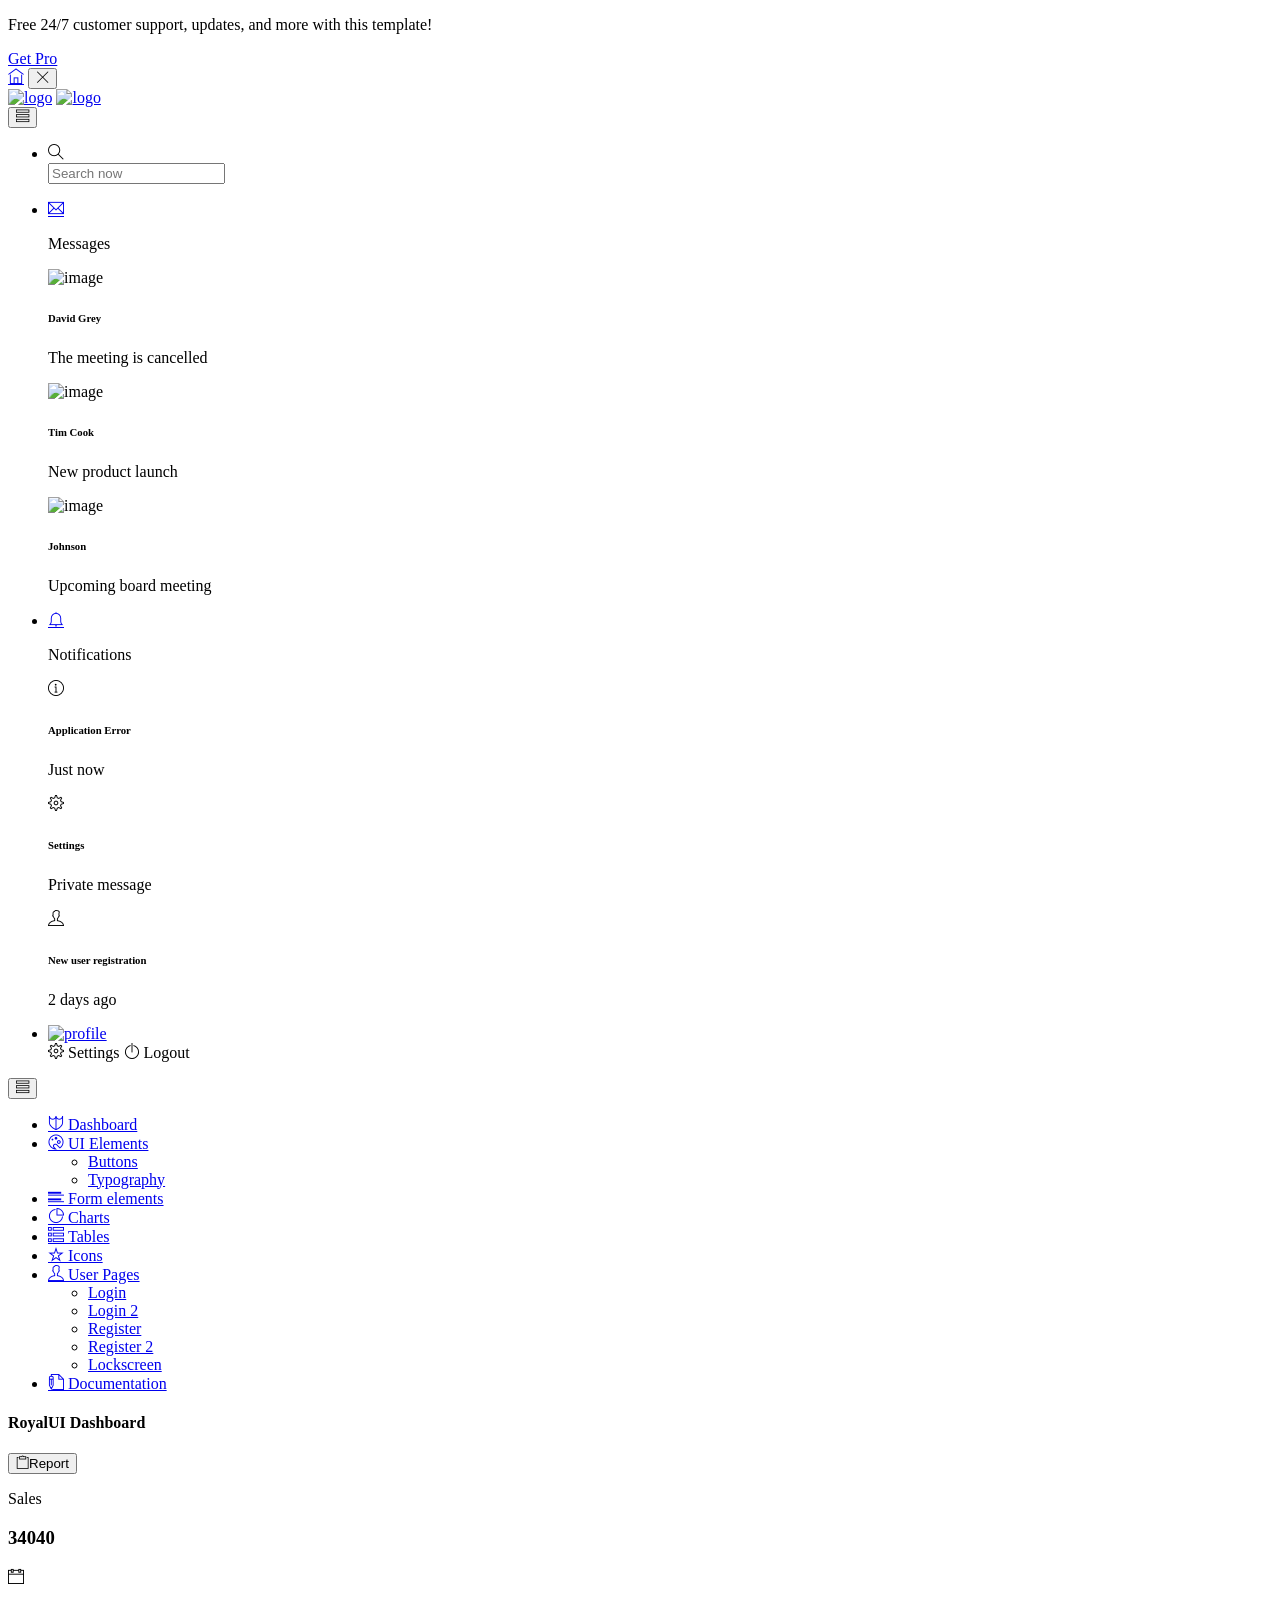
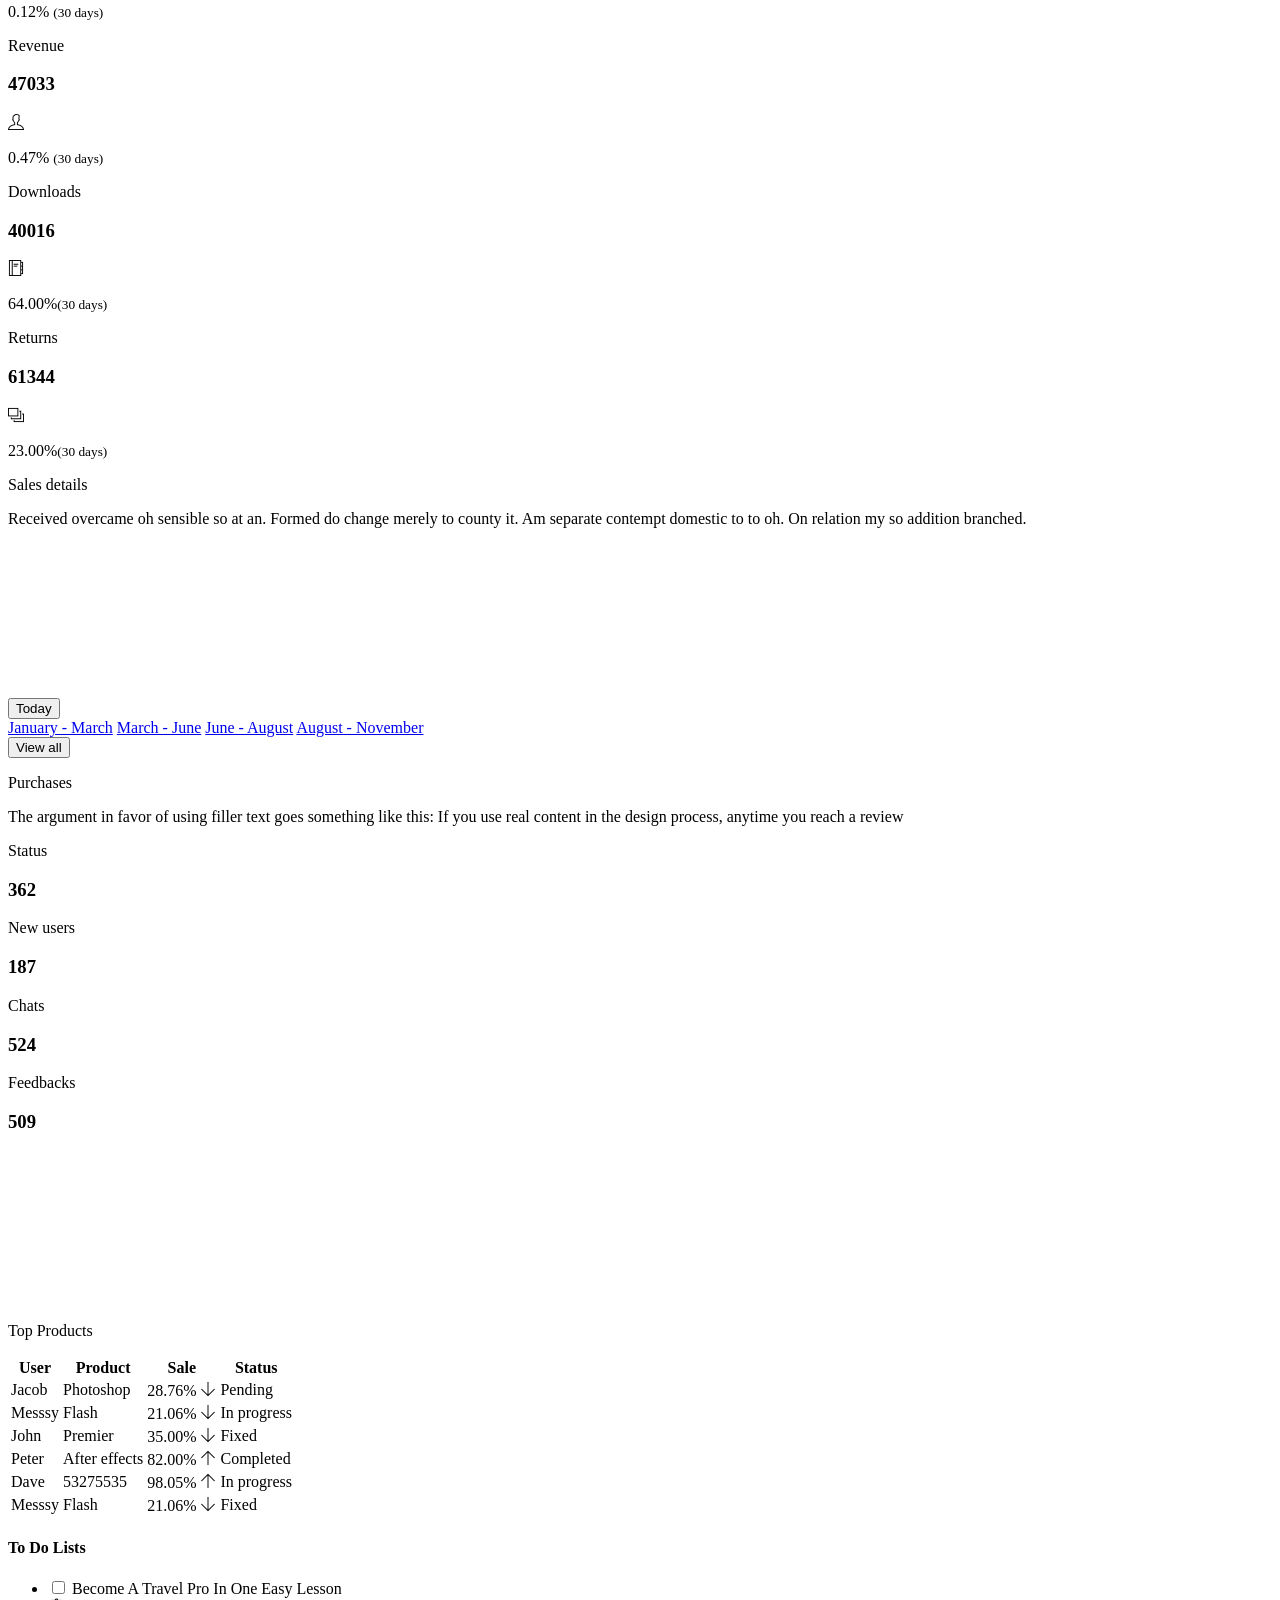
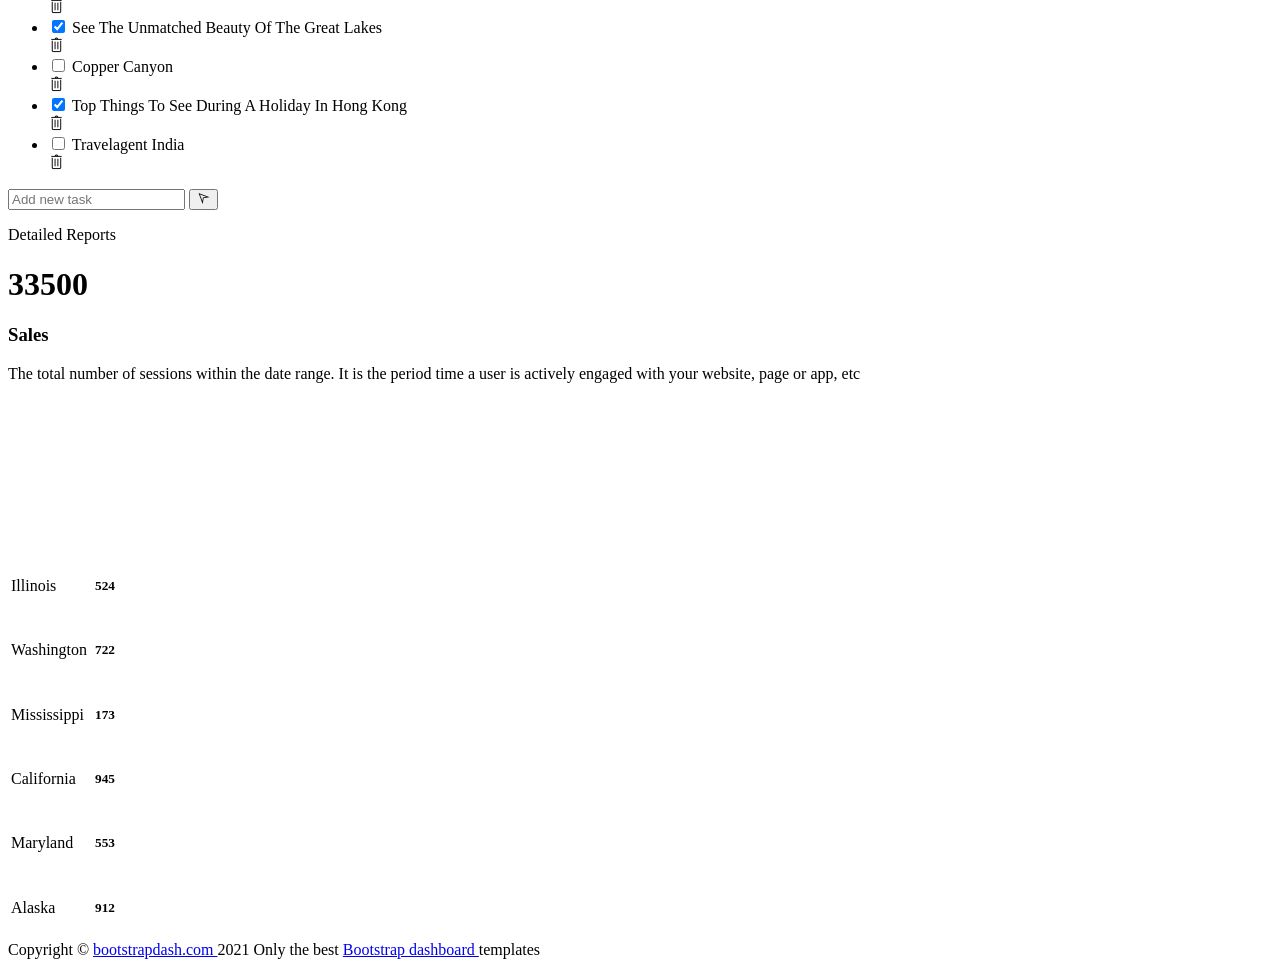
==== admin/index.html @ 3b1c993b "Add files via upload" ====
<!DOCTYPE html>
<html lang="en">

<head>
  <!-- Required meta tags -->
  <meta charset="utf-8">
  <meta name="viewport" content="width=device-width, initial-scale=1, shrink-to-fit=no">
  <title>RoyalUI Admin</title>
  <!-- plugins:css -->
  <link rel="stylesheet" href="vendors/ti-icons/css/themify-icons.css">
  <link rel="stylesheet" href="vendors/base/vendor.bundle.base.css">
  <!-- endinject -->
  <!-- plugin css for this page -->
  <!-- End plugin css for this page -->
  <!-- inject:css -->
  <link rel="stylesheet" href="css/style.css">
  <!-- endinject -->
  <link rel="shortcut icon" href="images/favicon.png" />
</head>
<body>
  <div class="container-scroller">
    <div class="row p-0 m-0 proBanner" id="proBanner">
      <div class="col-md-12 p-0 m-0">
        <div class="card-body card-body-padding d-flex align-items-center justify-content-between">
          <div class="ps-lg-1">
            <div class="d-flex align-items-center justify-content-between">
              <p class="mb-0 font-weight-medium me-3 buy-now-text">Free 24/7 customer support, updates, and more with this template!</p>
              <a href="https://www.bootstrapdash.com/product/royalui/?utm_source=organic&utm_medium=banner&utm_campaign=buynow_demo" target="_blank" class="btn me-2 buy-now-btn border-0">Get Pro</a>
            </div>
          </div>
          <div class="d-flex align-items-center justify-content-between">
            <a href="https://www.bootstrapdash.com/product/royalui/"><i class="ti-home me-3 text-white"></i></a>
            <button id="bannerClose" class="btn border-0 p-0">
              <i class="ti-close text-white me-0"></i>
            </button>
          </div>
        </div>
      </div>
    </div>
    <!-- partial:partials/_navbar.html -->
    <nav class="navbar col-lg-12 col-12 p-0 fixed-top d-flex flex-row">
      <div class="text-center navbar-brand-wrapper d-flex align-items-center justify-content-center">
        <a class="navbar-brand brand-logo me-5" href="index.html"><img src="images/logo.svg" class="me-2" alt="logo"/></a>
        <a class="navbar-brand brand-logo-mini" href="index.html"><img src="images/logo-mini.svg" alt="logo"/></a>
      </div>
      <div class="navbar-menu-wrapper d-flex align-items-center justify-content-end">
        <button class="navbar-toggler navbar-toggler align-self-center" type="button" data-toggle="minimize">
          <span class="ti-view-list"></span>
        </button>
        <ul class="navbar-nav mr-lg-2">
          <li class="nav-item nav-search d-none d-lg-block">
            <div class="input-group">
              <div class="input-group-prepend hover-cursor" id="navbar-search-icon">
                <span class="input-group-text" id="search">
                  <i class="ti-search"></i>
                </span>
              </div>
              <input type="text" class="form-control" id="navbar-search-input" placeholder="Search now" aria-label="search" aria-describedby="search">
            </div>
          </li>
        </ul>
        <ul class="navbar-nav navbar-nav-right">
          <li class="nav-item dropdown me-1">
            <a class="nav-link count-indicator dropdown-toggle d-flex justify-content-center align-items-center" id="messageDropdown" href="#" data-bs-toggle="dropdown">
              <i class="ti-email mx-0"></i>
            </a>
            <div class="dropdown-menu dropdown-menu-right navbar-dropdown" aria-labelledby="messageDropdown">
              <p class="mb-0 font-weight-normal float-left dropdown-header">Messages</p>
              <a class="dropdown-item">
                <div class="item-thumbnail">
                    <img src="images/faces/face4.jpg" alt="image" class="profile-pic">
                </div>
                <div class="item-content flex-grow">
                  <h6 class="ellipsis font-weight-normal">David Grey
                  </h6>
                  <p class="font-weight-light small-text text-muted mb-0">
                    The meeting is cancelled
                  </p>
                </div>
              </a>
              <a class="dropdown-item">
                <div class="item-thumbnail">
                    <img src="images/faces/face2.jpg" alt="image" class="profile-pic">
                </div>
                <div class="item-content flex-grow">
                  <h6 class="ellipsis font-weight-normal">Tim Cook
                  </h6>
                  <p class="font-weight-light small-text text-muted mb-0">
                    New product launch
                  </p>
                </div>
              </a>
              <a class="dropdown-item">
                <div class="item-thumbnail">
                    <img src="images/faces/face3.jpg" alt="image" class="profile-pic">
                </div>
                <div class="item-content flex-grow">
                  <h6 class="ellipsis font-weight-normal"> Johnson
                  </h6>
                  <p class="font-weight-light small-text text-muted mb-0">
                    Upcoming board meeting
                  </p>
                </div>
              </a>
            </div>
          </li>
          <li class="nav-item dropdown">
            <a class="nav-link count-indicator dropdown-toggle" id="notificationDropdown" href="#" data-bs-toggle="dropdown">
              <i class="ti-bell mx-0"></i>
              <span class="count"></span>
            </a>
            <div class="dropdown-menu dropdown-menu-right navbar-dropdown" aria-labelledby="notificationDropdown">
              <p class="mb-0 font-weight-normal float-left dropdown-header">Notifications</p>
              <a class="dropdown-item">
                <div class="item-thumbnail">
                  <div class="item-icon bg-success">
                    <i class="ti-info-alt mx-0"></i>
                  </div>
                </div>
                <div class="item-content">
                  <h6 class="font-weight-normal">Application Error</h6>
                  <p class="font-weight-light small-text mb-0 text-muted">
                    Just now
                  </p>
                </div>
              </a>
              <a class="dropdown-item">
                <div class="item-thumbnail">
                  <div class="item-icon bg-warning">
                    <i class="ti-settings mx-0"></i>
                  </div>
                </div>
                <div class="item-content">
                  <h6 class="font-weight-normal">Settings</h6>
                  <p class="font-weight-light small-text mb-0 text-muted">
                    Private message
                  </p>
                </div>
              </a>
              <a class="dropdown-item">
                <div class="item-thumbnail">
                  <div class="item-icon bg-info">
                    <i class="ti-user mx-0"></i>
                  </div>
                </div>
                <div class="item-content">
                  <h6 class="font-weight-normal">New user registration</h6>
                  <p class="font-weight-light small-text mb-0 text-muted">
                    2 days ago
                  </p>
                </div>
              </a>
            </div>
          </li>
          <li class="nav-item nav-profile dropdown">
            <a class="nav-link dropdown-toggle" href="#" data-bs-toggle="dropdown" id="profileDropdown">
              <img src="images/faces/face28.jpg" alt="profile"/>
            </a>
            <div class="dropdown-menu dropdown-menu-right navbar-dropdown" aria-labelledby="profileDropdown">
              <a class="dropdown-item">
                <i class="ti-settings text-primary"></i>
                Settings
              </a>
              <a class="dropdown-item">
                <i class="ti-power-off text-primary"></i>
                Logout
              </a>
            </div>
          </li>
        </ul>
        <button class="navbar-toggler navbar-toggler-right d-lg-none align-self-center" type="button" data-toggle="offcanvas">
          <span class="ti-view-list"></span>
        </button>
      </div>
    </nav>
    <!-- partial -->
    <div class="container-fluid page-body-wrapper">
      <!-- partial:partials/_sidebar.html -->
      <nav class="sidebar sidebar-offcanvas" id="sidebar">
        <ul class="nav">
          <li class="nav-item">
            <a class="nav-link" href="index.html">
              <i class="ti-shield menu-icon"></i>
              <span class="menu-title">Dashboard</span>
            </a>
          </li>
          <li class="nav-item">
            <a class="nav-link" data-bs-toggle="collapse" href="#ui-basic" aria-expanded="false" aria-controls="ui-basic">
              <i class="ti-palette menu-icon"></i>
              <span class="menu-title">UI Elements</span>
              <i class="menu-arrow"></i>
            </a>
            <div class="collapse" id="ui-basic">
              <ul class="nav flex-column sub-menu">
                <li class="nav-item"> <a class="nav-link" href="pages/ui-features/buttons.html">Buttons</a></li>
                <li class="nav-item"> <a class="nav-link" href="pages/ui-features/typography.html">Typography</a></li>
              </ul>
            </div>
          </li>
          <li class="nav-item">
            <a class="nav-link" href="pages/forms/basic_elements.html">
              <i class="ti-layout-list-post menu-icon"></i>
              <span class="menu-title">Form elements</span>
            </a>
          </li>
          <li class="nav-item">
            <a class="nav-link" href="pages/charts/chartjs.html">
              <i class="ti-pie-chart menu-icon"></i>
              <span class="menu-title">Charts</span>
            </a>
          </li>
          <li class="nav-item">
            <a class="nav-link" href="pages/tables/basic-table.html">
              <i class="ti-view-list-alt menu-icon"></i>
              <span class="menu-title">Tables</span>
            </a>
          </li>
          <li class="nav-item">
            <a class="nav-link" href="pages/icons/themify.html">
              <i class="ti-star menu-icon"></i>
              <span class="menu-title">Icons</span>
            </a>
          </li>
          <li class="nav-item">
            <a class="nav-link" data-bs-toggle="collapse" href="#auth" aria-expanded="false" aria-controls="auth">
              <i class="ti-user menu-icon"></i>
              <span class="menu-title">User Pages</span>
              <i class="menu-arrow"></i>
            </a>
            <div class="collapse" id="auth">
              <ul class="nav flex-column sub-menu">
                <li class="nav-item"> <a class="nav-link" href="pages/samples/login.html"> Login </a></li>
                <li class="nav-item"> <a class="nav-link" href="pages/samples/login-2.html"> Login 2 </a></li>
                <li class="nav-item"> <a class="nav-link" href="pages/samples/register.html"> Register </a></li>
                <li class="nav-item"> <a class="nav-link" href="pages/samples/register-2.html"> Register 2 </a></li>
                <li class="nav-item"> <a class="nav-link" href="pages/samples/lock-screen.html"> Lockscreen </a></li>
              </ul>
            </div>
          </li>
          <li class="nav-item">
            <a class="nav-link" href="documentation/documentation.html">
              <i class="ti-write menu-icon"></i>
              <span class="menu-title">Documentation</span>
            </a>
          </li>
        </ul>
      </nav>
      <!-- partial -->
      <div class="main-panel">
        <div class="content-wrapper">
          <div class="row">
            <div class="col-md-12 grid-margin">
              <div class="d-flex justify-content-between align-items-center">
                <div>
                  <h4 class="font-weight-bold mb-0">RoyalUI Dashboard</h4>
                </div>
                <div>
                    <button type="button" class="btn btn-primary btn-icon-text btn-rounded">
                      <i class="ti-clipboard btn-icon-prepend"></i>Report
                    </button>
                </div>
              </div>
            </div>
          </div>
          <div class="row">
            <div class="col-md-3 grid-margin stretch-card">
              <div class="card">
                <div class="card-body">
                  <p class="card-title text-md-center text-xl-left">Sales</p>
                  <div class="d-flex flex-wrap justify-content-between justify-content-md-center justify-content-xl-between align-items-center">
                    <h3 class="mb-0 mb-md-2 mb-xl-0 order-md-1 order-xl-0">34040</h3>
                    <i class="ti-calendar icon-md text-muted mb-0 mb-md-3 mb-xl-0"></i>
                  </div>  
                  <p class="mb-0 mt-2 text-danger">0.12% <span class="text-black ms-1"><small>(30 days)</small></span></p>
                </div>
              </div>
            </div>
            <div class="col-md-3 grid-margin stretch-card">
              <div class="card">
                <div class="card-body">
                  <p class="card-title text-md-center text-xl-left">Revenue</p>
                  <div class="d-flex flex-wrap justify-content-between justify-content-md-center justify-content-xl-between align-items-center">
                    <h3 class="mb-0 mb-md-2 mb-xl-0 order-md-1 order-xl-0">47033</h3>
                    <i class="ti-user icon-md text-muted mb-0 mb-md-3 mb-xl-0"></i>
                  </div>  
                  <p class="mb-0 mt-2 text-danger">0.47% <span class="text-black ms-1"><small>(30 days)</small></span></p>
                </div>
              </div>
            </div>
            <div class="col-md-3 grid-margin stretch-card">
              <div class="card">
                <div class="card-body">
                  <p class="card-title text-md-center text-xl-left">Downloads</p>
                  <div class="d-flex flex-wrap justify-content-between justify-content-md-center justify-content-xl-between align-items-center">
                    <h3 class="mb-0 mb-md-2 mb-xl-0 order-md-1 order-xl-0">40016</h3>
                    <i class="ti-agenda icon-md text-muted mb-0 mb-md-3 mb-xl-0"></i>
                  </div>  
                  <p class="mb-0 mt-2 text-success">64.00%<span class="text-black ms-1"><small>(30 days)</small></span></p>
                </div>
              </div>
            </div>
            <div class="col-md-3 grid-margin stretch-card">
              <div class="card">
                <div class="card-body">
                  <p class="card-title text-md-center text-xl-left">Returns</p>
                  <div class="d-flex flex-wrap justify-content-between justify-content-md-center justify-content-xl-between align-items-center">
                    <h3 class="mb-0 mb-md-2 mb-xl-0 order-md-1 order-xl-0">61344</h3>
                    <i class="ti-layers-alt icon-md text-muted mb-0 mb-md-3 mb-xl-0"></i>
                  </div>  
                  <p class="mb-0 mt-2 text-success">23.00%<span class="text-black ms-1"><small>(30 days)</small></span></p>
                </div>
              </div>
            </div>
          </div>
          <div class="row">
            <div class="col-md-6 grid-margin stretch-card">
              <div class="card">
                <div class="card-body">
                  <p class="card-title">Sales details</p>
                  <p class="text-muted font-weight-light">Received overcame oh sensible so at an. Formed do change merely to county it. Am separate contempt domestic to to oh. On relation my so addition branched.</p>
                  <div id="sales-legend" class="chartjs-legend mt-4 mb-2"></div>
                  <canvas id="sales-chart"></canvas>
                </div>
                <div class="card border-right-0 border-left-0 border-bottom-0">
                  <div class="d-flex justify-content-center justify-content-md-end">
                    <div class="dropdown flex-md-grow-1 flex-xl-grow-0">
                      <button class="btn btn-lg btn-outline-light dropdown-toggle rounded-0 border-top-0 border-bottom-0" type="button" id="dropdownMenuDate2" data-bs-toggle="dropdown" aria-haspopup="true" aria-expanded="true">
                        Today
                      </button>
                      <div class="dropdown-menu dropdown-menu-right" aria-labelledby="dropdownMenuDate2">
                        <a class="dropdown-item" href="#">January - March</a>
                        <a class="dropdown-item" href="#">March - June</a>
                        <a class="dropdown-item" href="#">June - August</a>
                        <a class="dropdown-item" href="#">August - November</a>
                      </div>
                    </div>
                    <button class="btn btn-lg btn-outline-light text-primary rounded-0 border-0 d-none d-md-block" type="button"> View all </button>
                  </div>
                </div>
              </div>
            </div>
            <div class="col-md-6 grid-margin stretch-card">
              <div class="card border-bottom-0">
                <div class="card-body pb-0">
                  <p class="card-title">Purchases</p>
                  <p class="text-muted font-weight-light">The argument in favor of using filler text goes something like this: If you use real content in the design process, anytime you reach a review</p>
                  <div class="d-flex flex-wrap mb-5">
                    <div class="me-5 mt-3">
                      <p class="text-muted">Status</p>
                      <h3>362</h3>
                    </div>
                    <div class="me-5 mt-3">
                      <p class="text-muted">New users</p>
                      <h3>187</h3>
                    </div>
                    <div class="me-5 mt-3">
                      <p class="text-muted">Chats</p>
                      <h3>524</h3>
                    </div>
                    <div class="mt-3">
                      <p class="text-muted">Feedbacks</p>
                      <h3>509</h3>
                    </div> 
                  </div>
                </div>
                <canvas id="order-chart" class="w-100"></canvas>
              </div>
            </div>
          </div>
          <div class="row">
            <div class="col-md-7 grid-margin stretch-card">
              <div class="card">
                <div class="card-body">
                  <p class="card-title mb-0">Top Products</p>
                  <div class="table-responsive">
                    <table class="table table-hover">
                      <thead>
                        <tr>
                          <th>User</th>
                          <th>Product</th>
                          <th>Sale</th>
                          <th>Status</th>
                        </tr>
                      </thead>
                      <tbody>
                        <tr>
                          <td>Jacob</td>
                          <td>Photoshop</td>
                          <td class="text-danger"> 28.76% <i class="ti-arrow-down"></i></td>
                          <td><label class="badge badge-danger">Pending</label></td>
                        </tr>
                        <tr>
                          <td>Messsy</td>
                          <td>Flash</td>
                          <td class="text-danger"> 21.06% <i class="ti-arrow-down"></i></td>
                          <td><label class="badge badge-warning">In progress</label></td>
                        </tr>
                        <tr>
                          <td>John</td>
                          <td>Premier</td>
                          <td class="text-danger"> 35.00% <i class="ti-arrow-down"></i></td>
                          <td><label class="badge badge-info">Fixed</label></td>
                        </tr>
                        <tr>
                          <td>Peter</td>
                          <td>After effects</td>
                          <td class="text-success"> 82.00% <i class="ti-arrow-up"></i></td>
                          <td><label class="badge badge-success">Completed</label></td>
                        </tr>
                        <tr>
                          <td>Dave</td>
                          <td>53275535</td>
                          <td class="text-success"> 98.05% <i class="ti-arrow-up"></i></td>
                          <td><label class="badge badge-warning">In progress</label></td>
                        </tr>
                        <tr>
                          <td>Messsy</td>
                          <td>Flash</td>
                          <td class="text-danger"> 21.06% <i class="ti-arrow-down"></i></td>
                          <td><label class="badge badge-info">Fixed</label></td>
                        </tr>
                      </tbody>
                    </table>
                  </div>
                </div>
              </div>
            </div>
            <div class="col-md-5 grid-margin stretch-card">
							<div class="card">
								<div class="card-body">
									<h4 class="card-title">To Do Lists</h4>
									<div class="list-wrapper pt-2">
										<ul class="d-flex flex-column-reverse todo-list todo-list-custom">
											<li>
												<div class="form-check form-check-flat">
													<label class="form-check-label">
														<input class="checkbox" type="checkbox">
														Become A Travel Pro In One Easy Lesson
													</label>
												</div>
												<i class="remove ti-trash"></i>
											</li>
											<li class="completed">
												<div class="form-check form-check-flat">
													<label class="form-check-label">
														<input class="checkbox" type="checkbox" checked>
														See The Unmatched Beauty Of The Great Lakes
													</label>
												</div>
												<i class="remove ti-trash"></i>
											</li>
											<li>
												<div class="form-check form-check-flat">
													<label class="form-check-label">
														<input class="checkbox" type="checkbox">
														Copper Canyon
													</label>
												</div>
												<i class="remove ti-trash"></i>
											</li>
											<li class="completed">
												<div class="form-check form-check-flat">
													<label class="form-check-label">
														<input class="checkbox" type="checkbox" checked>
														Top Things To See During A Holiday In Hong Kong
													</label>
												</div>
												<i class="remove ti-trash"></i>
											</li>
											<li>
												<div class="form-check form-check-flat">
													<label class="form-check-label">
														<input class="checkbox" type="checkbox">
														Travelagent India
													</label>
												</div>
												<i class="remove ti-trash"></i>
											</li>
										</ul>
                  </div>
                  <div class="add-items d-flex mb-0 mt-4">
										<input type="text" class="form-control todo-list-input me-2"  placeholder="Add new task">
										<button class="add btn btn-icon text-primary todo-list-add-btn bg-transparent"><i class="ti-location-arrow"></i></button>
									</div>
								</div>
							</div>
            </div>
          </div>
          <div class="row">
            <div class="col-md-12 grid-margin stretch-card">
              <div class="card position-relative">
                <div class="card-body">
                  <p class="card-title">Detailed Reports</p>
                  <div class="row">
                    <div class="col-md-12 col-xl-3 d-flex flex-column justify-content-center">
                      <div class="ml-xl-4">
                        <h1>33500</h1>
                        <h3 class="font-weight-light mb-xl-4">Sales</h3>
                        <p class="text-muted mb-2 mb-xl-0">The total number of sessions within the date range. It is the period time a user is actively engaged with your website, page or app, etc</p>
                      </div>  
                    </div>
                    <div class="col-md-12 col-xl-9">
                      <div class="row">
                        <div class="col-md-6 mt-3 col-xl-5">
                          <canvas id="north-america-chart"></canvas>
                          <div id="north-america-legend"></div>
                        </div>
                        <div class="col-md-6 col-xl-7">
                          <div class="table-responsive mb-3 mb-md-0">
                            <table class="table table-borderless report-table">
                              <tr>
                                <td class="text-muted">Illinois</td>
                                <td class="w-100 px-0">
                                  <div class="progress progress-md mx-4">
                                    <div class="progress-bar bg-primary" role="progressbar" style="width: 70%" aria-valuenow="70" aria-valuemin="0" aria-valuemax="100"></div>
                                  </div>
                                </td>
                                <td><h5 class="font-weight-bold mb-0">524</h5></td>
                              </tr>
                              <tr>
                                <td class="text-muted">Washington</td>
                                <td class="w-100 px-0">
                                  <div class="progress progress-md mx-4">
                                    <div class="progress-bar bg-primary" role="progressbar" style="width: 30%" aria-valuenow="30" aria-valuemin="0" aria-valuemax="100"></div>
                                  </div>
                                </td>
                                <td><h5 class="font-weight-bold mb-0">722</h5></td>
                              </tr>
                              <tr>
                                <td class="text-muted">Mississippi</td>
                                <td class="w-100 px-0">
                                  <div class="progress progress-md mx-4">
                                    <div class="progress-bar bg-primary" role="progressbar" style="width: 95%" aria-valuenow="95" aria-valuemin="0" aria-valuemax="100"></div>
                                  </div>
                                </td>
                                <td><h5 class="font-weight-bold mb-0">173</h5></td>
                              </tr>
                              <tr>
                                <td class="text-muted">California</td>
                                <td class="w-100 px-0">
                                  <div class="progress progress-md mx-4">
                                    <div class="progress-bar bg-primary" role="progressbar" style="width: 60%" aria-valuenow="60" aria-valuemin="0" aria-valuemax="100"></div>
                                  </div>
                                </td>
                                <td><h5 class="font-weight-bold mb-0">945</h5></td>
                              </tr>
                              <tr>
                                <td class="text-muted">Maryland</td>
                                <td class="w-100 px-0">
                                  <div class="progress progress-md mx-4">
                                    <div class="progress-bar bg-primary" role="progressbar" style="width: 40%" aria-valuenow="40" aria-valuemin="0" aria-valuemax="100"></div>
                                  </div>
                                </td>
                                <td><h5 class="font-weight-bold mb-0">553</h5></td>
                              </tr>
                              <tr>
                                <td class="text-muted">Alaska</td>
                                <td class="w-100 px-0">
                                  <div class="progress progress-md mx-4">
                                    <div class="progress-bar bg-primary" role="progressbar" style="width: 75%" aria-valuenow="75" aria-valuemin="0" aria-valuemax="100"></div>
                                  </div>
                                </td>
                                <td><h5 class="font-weight-bold mb-0">912</h5></td>
                              </tr>
                            </table>
                          </div>
                        </div>
                      </div>
                    </div>
                  </div>
                </div>
              </div>
            </div>
          </div>
        </div>
        <!-- content-wrapper ends -->
        <!-- partial:partials/_footer.html -->
        <footer class="footer">
          <div class="d-sm-flex justify-content-center justify-content-sm-between">
            <span class="text-muted text-center text-sm-left d-block d-sm-inline-block">Copyright © <a href="https://www.bootstrapdash.com/" target="_blank">bootstrapdash.com </a>2021</span>
            <span class="float-none float-sm-right d-block mt-1 mt-sm-0 text-center">Only the best <a href="https://www.bootstrapdash.com/" target="_blank"> Bootstrap dashboard </a> templates</span>
          </div>
        </footer>
        <!-- partial -->
      </div>
      <!-- main-panel ends -->
    </div>
    <!-- page-body-wrapper ends -->
  </div>
  <!-- container-scroller -->

  <!-- plugins:js -->
  <script src="vendors/base/vendor.bundle.base.js"></script>
  <!-- endinject -->
  <!-- Plugin js for this page-->
  <script src="vendors/chart.js/Chart.min.js"></script>
  <script src="js/jquery.cookie.js" type="text/javascript"></script>
  <!-- End plugin js for this page-->
  <!-- inject:js -->
  <script src="js/off-canvas.js"></script>
  <script src="js/hoverable-collapse.js"></script>
  <script src="js/template.js"></script>
  <script src="js/todolist.js"></script>
  <!-- endinject -->
  <!-- Custom js for this page-->
  <script src="js/dashboard.js"></script>
  <!-- End custom js for this page-->
</body>

</html>
---- admin/vendors/ti-icons/css/themify-icons.css ----
@font-face {
	font-family: 'themify';
	src:url('../fonts/themify.eot');
	src:url('../fonts/themify.eot?#iefix') format('embedded-opentype'),
		url('../fonts/themify.woff') format('woff'),
		url('../fonts/themify.ttf') format('truetype'),
		url('../fonts/themify.svg') format('svg');
	font-weight: normal;
	font-style: normal;
}

[class^="ti-"], [class*=" ti-"] {
	font-family: 'themify';
	speak: none;
	font-style: normal;
	font-weight: normal;
	font-variant: normal;
	text-transform: none;
	line-height: 1;

	/* Better Font Rendering =========== */
	-webkit-font-smoothing: antialiased;
	-moz-osx-font-smoothing: grayscale;
}

.ti-wand:before {
	content: "\e600";
}
.ti-volume:before {
	content: "\e601";
}
.ti-user:before {
	content: "\e602";
}
.ti-unlock:before {
	content: "\e603";
}
.ti-unlink:before {
	content: "\e604";
}
.ti-trash:before {
	content: "\e605";
}
.ti-thought:before {
	content: "\e606";
}
.ti-target:before {
	content: "\e607";
}
.ti-tag:before {
	content: "\e608";
}
.ti-tablet:before {
	content: "\e609";
}
.ti-star:before {
	content: "\e60a";
}
.ti-spray:before {
	content: "\e60b";
}
.ti-signal:before {
	content: "\e60c";
}
.ti-shopping-cart:before {
	content: "\e60d";
}
.ti-shopping-cart-full:before {
	content: "\e60e";
}
.ti-settings:before {
	content: "\e60f";
}
.ti-search:before {
	content: "\e610";
}
.ti-zoom-in:before {
	content: "\e611";
}
.ti-zoom-out:before {
	content: "\e612";
}
.ti-cut:before {
	content: "\e613";
}
.ti-ruler:before {
	content: "\e614";
}
.ti-ruler-pencil:before {
	content: "\e615";
}
.ti-ruler-alt:before {
	content: "\e616";
}
.ti-bookmark:before {
	content: "\e617";
}
.ti-bookmark-alt:before {
	content: "\e618";
}
.ti-reload:before {
	content: "\e619";
}
.ti-plus:before {
	content: "\e61a";
}
.ti-pin:before {
	content: "\e61b";
}
.ti-pencil:before {
	content: "\e61c";
}
.ti-pencil-alt:before {
	content: "\e61d";
}
.ti-paint-roller:before {
	content: "\e61e";
}
.ti-paint-bucket:before {
	content: "\e61f";
}
.ti-na:before {
	content: "\e620";
}
.ti-mobile:before {
	content: "\e621";
}
.ti-minus:before {
	content: "\e622";
}
.ti-medall:before {
	content: "\e623";
}
.ti-medall-alt:before {
	content: "\e624";
}
.ti-marker:before {
	content: "\e625";
}
.ti-marker-alt:before {
	content: "\e626";
}
.ti-arrow-up:before {
	content: "\e627";
}
.ti-arrow-right:before {
	content: "\e628";
}
.ti-arrow-left:before {
	content: "\e629";
}
.ti-arrow-down:before {
	content: "\e62a";
}
.ti-lock:before {
	content: "\e62b";
}
.ti-location-arrow:before {
	content: "\e62c";
}
.ti-link:before {
	content: "\e62d";
}
.ti-layout:before {
	content: "\e62e";
}
.ti-layers:before {
	content: "\e62f";
}
.ti-layers-alt:before {
	content: "\e630";
}
.ti-key:before {
	content: "\e631";
}
.ti-import:before {
	content: "\e632";
}
.ti-image:before {
	content: "\e633";
}
.ti-heart:before {
	content: "\e634";
}
.ti-heart-broken:before {
	content: "\e635";
}
.ti-hand-stop:before {
	content: "\e636";
}
.ti-hand-open:before {
	content: "\e637";
}
.ti-hand-drag:before {
	content: "\e638";
}
.ti-folder:before {
	content: "\e639";
}
.ti-flag:before {
	content: "\e63a";
}
.ti-flag-alt:before {
	content: "\e63b";
}
.ti-flag-alt-2:before {
	content: "\e63c";
}
.ti-eye:before {
	content: "\e63d";
}
.ti-export:before {
	content: "\e63e";
}
.ti-exchange-vertical:before {
	content: "\e63f";
}
.ti-desktop:before {
	content: "\e640";
}
.ti-cup:before {
	content: "\e641";
}
.ti-crown:before {
	content: "\e642";
}
.ti-comments:before {
	content: "\e643";
}
.ti-comment:before {
	content: "\e644";
}
.ti-comment-alt:before {
	content: "\e645";
}
.ti-close:before {
	content: "\e646";
}
.ti-clip:before {
	content: "\e647";
}
.ti-angle-up:before {
	content: "\e648";
}
.ti-angle-right:before {
	content: "\e649";
}
.ti-angle-left:before {
	content: "\e64a";
}
.ti-angle-down:before {
	content: "\e64b";
}
.ti-check:before {
	content: "\e64c";
}
.ti-check-box:before {
	content: "\e64d";
}
.ti-camera:before {
	content: "\e64e";
}
.ti-announcement:before {
	content: "\e64f";
}
.ti-brush:before {
	content: "\e650";
}
.ti-briefcase:before {
	content: "\e651";
}
.ti-bolt:before {
	content: "\e652";
}
.ti-bolt-alt:before {
	content: "\e653";
}
.ti-blackboard:before {
	content: "\e654";
}
.ti-bag:before {
	content: "\e655";
}
.ti-move:before {
	content: "\e656";
}
.ti-arrows-vertical:before {
	content: "\e657";
}
.ti-arrows-horizontal:before {
	content: "\e658";
}
.ti-fullscreen:before {
	content: "\e659";
}
.ti-arrow-top-right:before {
	content: "\e65a";
}
.ti-arrow-top-left:before {
	content: "\e65b";
}
.ti-arrow-circle-up:before {
	content: "\e65c";
}
.ti-arrow-circle-right:before {
	content: "\e65d";
}
.ti-arrow-circle-left:before {
	content: "\e65e";
}
.ti-arrow-circle-down:before {
	content: "\e65f";
}
.ti-angle-double-up:before {
	content: "\e660";
}
.ti-angle-double-right:before {
	content: "\e661";
}
.ti-angle-double-left:before {
	content: "\e662";
}
.ti-angle-double-down:before {
	content: "\e663";
}
.ti-zip:before {
	content: "\e664";
}
.ti-world:before {
	content: "\e665";
}
.ti-wheelchair:before {
	content: "\e666";
}
.ti-view-list:before {
	content: "\e667";
}
.ti-view-list-alt:before {
	content: "\e668";
}
.ti-view-grid:before {
	content: "\e669";
}
.ti-uppercase:before {
	content: "\e66a";
}
.ti-upload:before {
	content: "\e66b";
}
.ti-underline:before {
	content: "\e66c";
}
.ti-truck:before {
	content: "\e66d";
}
.ti-timer:before {
	content: "\e66e";
}
.ti-ticket:before {
	content: "\e66f";
}
.ti-thumb-up:before {
	content: "\e670";
}
.ti-thumb-down:before {
	content: "\e671";
}
.ti-text:before {
	content: "\e672";
}
.ti-stats-up:before {
	content: "\e673";
}
.ti-stats-down:before {
	content: "\e674";
}
.ti-split-v:before {
	content: "\e675";
}
.ti-split-h:before {
	content: "\e676";
}
.ti-smallcap:before {
	content: "\e677";
}
.ti-shine:before {
	content: "\e678";
}
.ti-shift-right:before {
	content: "\e679";
}
.ti-shift-left:before {
	content: "\e67a";
}
.ti-shield:before {
	content: "\e67b";
}
.ti-notepad:before {
	content: "\e67c";
}
.ti-server:before {
	content: "\e67d";
}
.ti-quote-right:before {
	content: "\e67e";
}
.ti-quote-left:before {
	content: "\e67f";
}
.ti-pulse:before {
	content: "\e680";
}
.ti-printer:before {
	content: "\e681";
}
.ti-power-off:before {
	content: "\e682";
}
.ti-plug:before {
	content: "\e683";
}
.ti-pie-chart:before {
	content: "\e684";
}
.ti-paragraph:before {
	content: "\e685";
}
.ti-panel:before {
	content: "\e686";
}
.ti-package:before {
	content: "\e687";
}
.ti-music:before {
	content: "\e688";
}
.ti-music-alt:before {
	content: "\e689";
}
.ti-mouse:before {
	content: "\e68a";
}
.ti-mouse-alt:before {
	content: "\e68b";
}
.ti-money:before {
	content: "\e68c";
}
.ti-microphone:before {
	content: "\e68d";
}
.ti-menu:before {
	content: "\e68e";
}
.ti-menu-alt:before {
	content: "\e68f";
}
.ti-map:before {
	content: "\e690";
}
.ti-map-alt:before {
	content: "\e691";
}
.ti-loop:before {
	content: "\e692";
}
.ti-location-pin:before {
	content: "\e693";
}
.ti-list:before {
	content: "\e694";
}
.ti-light-bulb:before {
	content: "\e695";
}
.ti-Italic:before {
	content: "\e696";
}
.ti-info:before {
	content: "\e697";
}
.ti-infinite:before {
	content: "\e698";
}
.ti-id-badge:before {
	content: "\e699";
}
.ti-hummer:before {
	content: "\e69a";
}
.ti-home:before {
	content: "\e69b";
}
.ti-help:before {
	content: "\e69c";
}
.ti-headphone:before {
	content: "\e69d";
}
.ti-harddrives:before {
	content: "\e69e";
}
.ti-harddrive:before {
	content: "\e69f";
}
.ti-gift:before {
	content: "\e6a0";
}
.ti-game:before {
	content: "\e6a1";
}
.ti-filter:before {
	content: "\e6a2";
}
.ti-files:before {
	content: "\e6a3";
}
.ti-file:before {
	content: "\e6a4";
}
.ti-eraser:before {
	content: "\e6a5";
}
.ti-envelope:before {
	content: "\e6a6";
}
.ti-download:before {
	content: "\e6a7";
}
.ti-direction:before {
	content: "\e6a8";
}
.ti-direction-alt:before {
	content: "\e6a9";
}
.ti-dashboard:before {
	content: "\e6aa";
}
.ti-control-stop:before {
	content: "\e6ab";
}
.ti-control-shuffle:before {
	content: "\e6ac";
}
.ti-control-play:before {
	content: "\e6ad";
}
.ti-control-pause:before {
	content: "\e6ae";
}
.ti-control-forward:before {
	content: "\e6af";
}
.ti-control-backward:before {
	content: "\e6b0";
}
.ti-cloud:before {
	content: "\e6b1";
}
.ti-cloud-up:before {
	content: "\e6b2";
}
.ti-cloud-down:before {
	content: "\e6b3";
}
.ti-clipboard:before {
	content: "\e6b4";
}
.ti-car:before {
	content: "\e6b5";
}
.ti-calendar:before {
	content: "\e6b6";
}
.ti-book:before {
	content: "\e6b7";
}
.ti-bell:before {
	content: "\e6b8";
}
.ti-basketball:before {
	content: "\e6b9";
}
.ti-bar-chart:before {
	content: "\e6ba";
}
.ti-bar-chart-alt:before {
	content: "\e6bb";
}
.ti-back-right:before {
	content: "\e6bc";
}
.ti-back-left:before {
	content: "\e6bd";
}
.ti-arrows-corner:before {
	content: "\e6be";
}
.ti-archive:before {
	content: "\e6bf";
}
.ti-anchor:before {
	content: "\e6c0";
}
.ti-align-right:before {
	content: "\e6c1";
}
.ti-align-left:before {
	content: "\e6c2";
}
.ti-align-justify:before {
	content: "\e6c3";
}
.ti-align-center:before {
	content: "\e6c4";
}
.ti-alert:before {
	content: "\e6c5";
}
.ti-alarm-clock:before {
	content: "\e6c6";
}
.ti-agenda:before {
	content: "\e6c7";
}
.ti-write:before {
	content: "\e6c8";
}
.ti-window:before {
	content: "\e6c9";
}
.ti-widgetized:before {
	content: "\e6ca";
}
.ti-widget:before {
	content: "\e6cb";
}
.ti-widget-alt:before {
	content: "\e6cc";
}
.ti-wallet:before {
	content: "\e6cd";
}
.ti-video-clapper:before {
	content: "\e6ce";
}
.ti-video-camera:before {
	content: "\e6cf";
}
.ti-vector:before {
	content: "\e6d0";
}
.ti-themify-logo:before {
	content: "\e6d1";
}
.ti-themify-favicon:before {
	content: "\e6d2";
}
.ti-themify-favicon-alt:before {
	content: "\e6d3";
}
.ti-support:before {
	content: "\e6d4";
}
.ti-stamp:before {
	content: "\e6d5";
}
.ti-split-v-alt:before {
	content: "\e6d6";
}
.ti-slice:before {
	content: "\e6d7";
}
.ti-shortcode:before {
	content: "\e6d8";
}
.ti-shift-right-alt:before {
	content: "\e6d9";
}
.ti-shift-left-alt:before {
	content: "\e6da";
}
.ti-ruler-alt-2:before {
	content: "\e6db";
}
.ti-receipt:before {
	content: "\e6dc";
}
.ti-pin2:before {
	content: "\e6dd";
}
.ti-pin-alt:before {
	content: "\e6de";
}
.ti-pencil-alt2:before {
	content: "\e6df";
}
.ti-palette:before {
	content: "\e6e0";
}
.ti-more:before {
	content: "\e6e1";
}
.ti-more-alt:before {
	content: "\e6e2";
}
.ti-microphone-alt:before {
	content: "\e6e3";
}
.ti-magnet:before {
	content: "\e6e4";
}
.ti-line-double:before {
	content: "\e6e5";
}
.ti-line-dotted:before {
	content: "\e6e6";
}
.ti-line-dashed:before {
	content: "\e6e7";
}
.ti-layout-width-full:before {
	content: "\e6e8";
}
.ti-layout-width-default:before {
	content: "\e6e9";
}
.ti-layout-width-default-alt:before {
	content: "\e6ea";
}
.ti-layout-tab:before {
	content: "\e6eb";
}
.ti-layout-tab-window:before {
	content: "\e6ec";
}
.ti-layout-tab-v:before {
	content: "\e6ed";
}
.ti-layout-tab-min:before {
	content: "\e6ee";
}
.ti-layout-slider:before {
	content: "\e6ef";
}
.ti-layout-slider-alt:before {
	content: "\e6f0";
}
.ti-layout-sidebar-right:before {
	content: "\e6f1";
}
.ti-layout-sidebar-none:before {
	content: "\e6f2";
}
.ti-layout-sidebar-left:before {
	content: "\e6f3";
}
.ti-layout-placeholder:before {
	content: "\e6f4";
}
.ti-layout-menu:before {
	content: "\e6f5";
}
.ti-layout-menu-v:before {
	content: "\e6f6";
}
.ti-layout-menu-separated:before {
	content: "\e6f7";
}
.ti-layout-menu-full:before {
	content: "\e6f8";
}
.ti-layout-media-right-alt:before {
	content: "\e6f9";
}
.ti-layout-media-right:before {
	content: "\e6fa";
}
.ti-layout-media-overlay:before {
	content: "\e6fb";
}
.ti-layout-media-overlay-alt:before {
	content: "\e6fc";
}
.ti-layout-media-overlay-alt-2:before {
	content: "\e6fd";
}
.ti-layout-media-left-alt:before {
	content: "\e6fe";
}
.ti-layout-media-left:before {
	content: "\e6ff";
}
.ti-layout-media-center-alt:before {
	content: "\e700";
}
.ti-layout-media-center:before {
	content: "\e701";
}
.ti-layout-list-thumb:before {
	content: "\e702";
}
.ti-layout-list-thumb-alt:before {
	content: "\e703";
}
.ti-layout-list-post:before {
	content: "\e704";
}
.ti-layout-list-large-image:before {
	content: "\e705";
}
.ti-layout-line-solid:before {
	content: "\e706";
}
.ti-layout-grid4:before {
	content: "\e707";
}
.ti-layout-grid3:before {
	content: "\e708";
}
.ti-layout-grid2:before {
	content: "\e709";
}
.ti-layout-grid2-thumb:before {
	content: "\e70a";
}
.ti-layout-cta-right:before {
	content: "\e70b";
}
.ti-layout-cta-left:before {
	content: "\e70c";
}
.ti-layout-cta-center:before {
	content: "\e70d";
}
.ti-layout-cta-btn-right:before {
	content: "\e70e";
}
.ti-layout-cta-btn-left:before {
	content: "\e70f";
}
.ti-layout-column4:before {
	content: "\e710";
}
.ti-layout-column3:before {
	content: "\e711";
}
.ti-layout-column2:before {
	content: "\e712";
}
.ti-layout-accordion-separated:before {
	content: "\e713";
}
.ti-layout-accordion-merged:before {
	content: "\e714";
}
.ti-layout-accordion-list:before {
	content: "\e715";
}
.ti-ink-pen:before {
	content: "\e716";
}
.ti-info-alt:before {
	content: "\e717";
}
.ti-help-alt:before {
	content: "\e718";
}
.ti-headphone-alt:before {
	content: "\e719";
}
.ti-hand-point-up:before {
	content: "\e71a";
}
.ti-hand-point-right:before {
	content: "\e71b";
}
.ti-hand-point-left:before {
	content: "\e71c";
}
.ti-hand-point-down:before {
	content: "\e71d";
}
.ti-gallery:before {
	content: "\e71e";
}
.ti-face-smile:before {
	content: "\e71f";
}
.ti-face-sad:before {
	content: "\e720";
}
.ti-credit-card:before {
	content: "\e721";
}
.ti-control-skip-forward:before {
	content: "\e722";
}
.ti-control-skip-backward:before {
	content: "\e723";
}
.ti-control-record:before {
	content: "\e724";
}
.ti-control-eject:before {
	content: "\e725";
}
.ti-comments-smiley:before {
	content: "\e726";
}
.ti-brush-alt:before {
	content: "\e727";
}
.ti-youtube:before {
	content: "\e728";
}
.ti-vimeo:before {
	content: "\e729";
}
.ti-twitter:before {
	content: "\e72a";
}
.ti-time:before {
	content: "\e72b";
}
.ti-tumblr:before {
	content: "\e72c";
}
.ti-skype:before {
	content: "\e72d";
}
.ti-share:before {
	content: "\e72e";
}
.ti-share-alt:before {
	content: "\e72f";
}
.ti-rocket:before {
	content: "\e730";
}
.ti-pinterest:before {
	content: "\e731";
}
.ti-new-window:before {
	content: "\e732";
}
.ti-microsoft:before {
	content: "\e733";
}
.ti-list-ol:before {
	content: "\e734";
}
.ti-linkedin:before {
	content: "\e735";
}
.ti-layout-sidebar-2:before {
	content: "\e736";
}
.ti-layout-grid4-alt:before {
	content: "\e737";
}
.ti-layout-grid3-alt:before {
	content: "\e738";
}
.ti-layout-grid2-alt:before {
	content: "\e739";
}
.ti-layout-column4-alt:before {
	content: "\e73a";
}
.ti-layout-column3-alt:before {
	content: "\e73b";
}
.ti-layout-column2-alt:before {
	content: "\e73c";
}
.ti-instagram:before {
	content: "\e73d";
}
.ti-google:before {
	content: "\e73e";
}
.ti-github:before {
	content: "\e73f";
}
.ti-flickr:before {
	content: "\e740";
}
.ti-facebook:before {
	content: "\e741";
}
.ti-dropbox:before {
	content: "\e742";
}
.ti-dribbble:before {
	content: "\e743";
}
.ti-apple:before {
	content: "\e744";
}
.ti-android:before {
	content: "\e745";
}
.ti-save:before {
	content: "\e746";
}
.ti-save-alt:before {
	content: "\e747";
}
.ti-yahoo:before {
	content: "\e748";
}
.ti-wordpress:before {
	content: "\e749";
}
.ti-vimeo-alt:before {
	content: "\e74a";
}
.ti-twitter-alt:before {
	content: "\e74b";
}
.ti-tumblr-alt:before {
	content: "\e74c";
}
.ti-trello:before {
	content: "\e74d";
}
.ti-stack-overflow:before {
	content: "\e74e";
}
.ti-soundcloud:before {
	content: "\e74f";
}
.ti-sharethis:before {
	content: "\e750";
}
.ti-sharethis-alt:before {
	content: "\e751";
}
.ti-reddit:before {
	content: "\e752";
}
.ti-pinterest-alt:before {
	content: "\e753";
}
.ti-microsoft-alt:before {
	content: "\e754";
}
.ti-linux:before {
	content: "\e755";
}
.ti-jsfiddle:before {
	content: "\e756";
}
.ti-joomla:before {
	content: "\e757";
}
.ti-html5:before {
	content: "\e758";
}
.ti-flickr-alt:before {
	content: "\e759";
}
.ti-email:before {
	content: "\e75a";
}
.ti-drupal:before {
	content: "\e75b";
}
.ti-dropbox-alt:before {
	content: "\e75c";
}
.ti-css3:before {
	content: "\e75d";
}
.ti-rss:before {
	content: "\e75e";
}
.ti-rss-alt:before {
	content: "\e75f";
}
---- admin/vendors/base/vendor.bundle.base.css ----
/*
 * Container style
 */
.ps {
  overflow: hidden !important;
  overflow-anchor: none;
  -ms-overflow-style: none;
  touch-action: auto;
  -ms-touch-action: auto;
}

/*
 * Scrollbar rail styles
 */
.ps__rail-x {
  display: none;
  opacity: 0;
  transition: background-color .2s linear, opacity .2s linear;
  -webkit-transition: background-color .2s linear, opacity .2s linear;
  height: 15px;
  /* there must be 'bottom' or 'top' for ps__rail-x */
  bottom: 0px;
  /* please don't change 'position' */
  position: absolute;
}

.ps__rail-y {
  display: none;
  opacity: 0;
  transition: background-color .2s linear, opacity .2s linear;
  -webkit-transition: background-color .2s linear, opacity .2s linear;
  width: 15px;
  /* there must be 'right' or 'left' for ps__rail-y */
  right: 0;
  /* please don't change 'position' */
  position: absolute;
}

.ps--active-x > .ps__rail-x,
.ps--active-y > .ps__rail-y {
  display: block;
  background-color: transparent;
}

.ps:hover > .ps__rail-x,
.ps:hover > .ps__rail-y,
.ps--focus > .ps__rail-x,
.ps--focus > .ps__rail-y,
.ps--scrolling-x > .ps__rail-x,
.ps--scrolling-y > .ps__rail-y {
  opacity: 0.6;
}

.ps .ps__rail-x:hover,
.ps .ps__rail-y:hover,
.ps .ps__rail-x:focus,
.ps .ps__rail-y:focus,
.ps .ps__rail-x.ps--clicking,
.ps .ps__rail-y.ps--clicking {
  background-color: #eee;
  opacity: 0.9;
}

/*
 * Scrollbar thumb styles
 */
.ps__thumb-x {
  background-color: #aaa;
  border-radius: 6px;
  transition: background-color .2s linear, height .2s ease-in-out;
  -webkit-transition: background-color .2s linear, height .2s ease-in-out;
  height: 6px;
  /* there must be 'bottom' for ps__thumb-x */
  bottom: 2px;
  /* please don't change 'position' */
  position: absolute;
}

.ps__thumb-y {
  background-color: #aaa;
  border-radius: 6px;
  transition: background-color .2s linear, width .2s ease-in-out;
  -webkit-transition: background-color .2s linear, width .2s ease-in-out;
  width: 6px;
  /* there must be 'right' for ps__thumb-y */
  right: 2px;
  /* please don't change 'position' */
  position: absolute;
}

.ps__rail-x:hover > .ps__thumb-x,
.ps__rail-x:focus > .ps__thumb-x,
.ps__rail-x.ps--clicking .ps__thumb-x {
  background-color: #999;
  height: 11px;
}

.ps__rail-y:hover > .ps__thumb-y,
.ps__rail-y:focus > .ps__thumb-y,
.ps__rail-y.ps--clicking .ps__thumb-y {
  background-color: #999;
  width: 11px;
}

/* MS supports */
@supports (-ms-overflow-style: none) {
  .ps {
    overflow: auto !important;
  }
}

@media screen and (-ms-high-contrast: active), (-ms-high-contrast: none) {
  .ps {
    overflow: auto !important;
  }
}
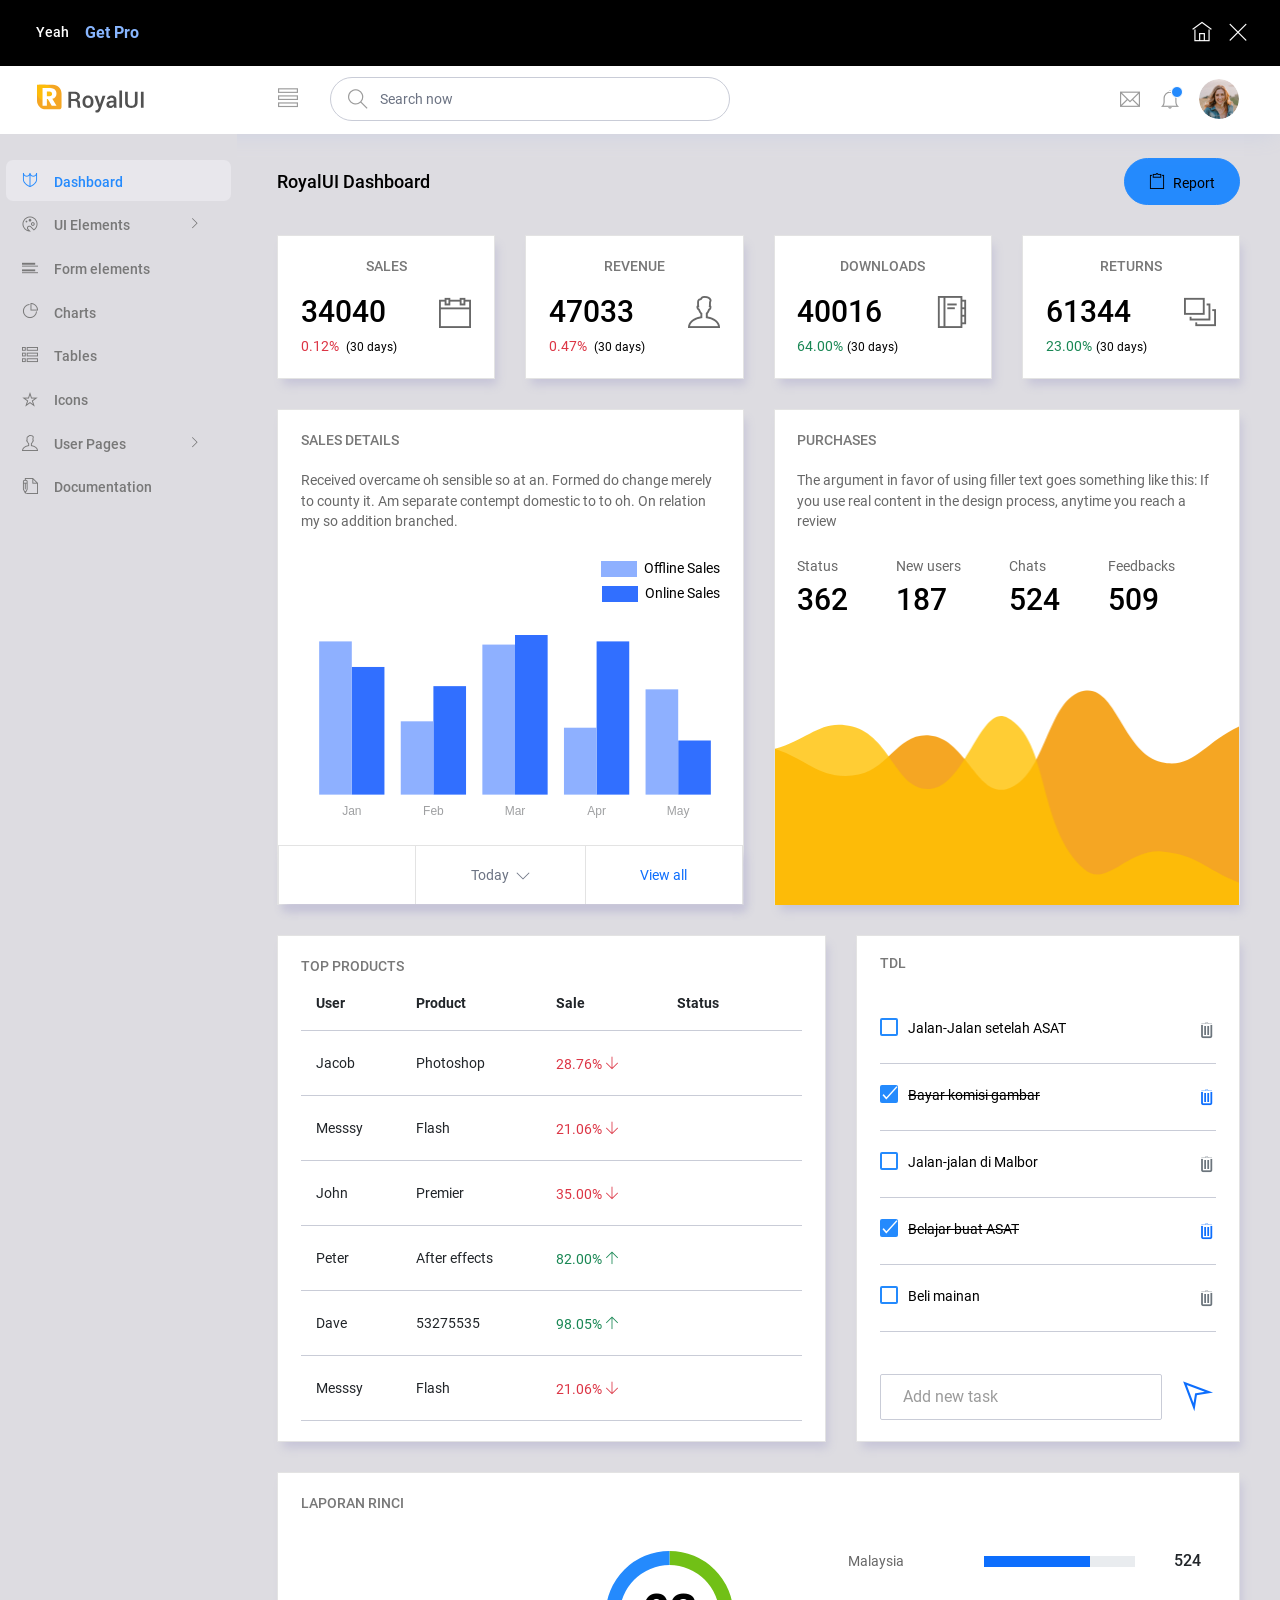
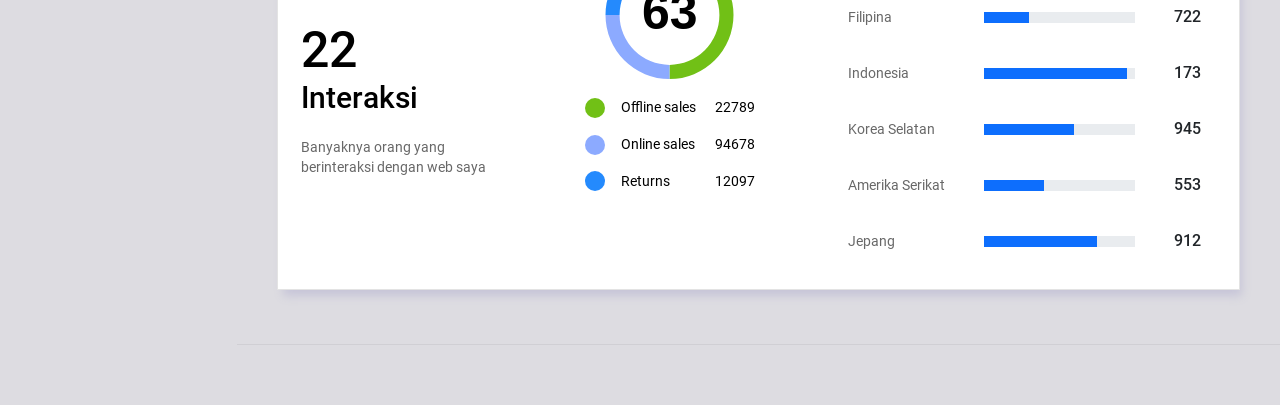
==== commit 918bc771: "Update index.html" ====
--- a/admin/index.html
+++ b/admin/index.html
@@ -5,7 +5,7 @@
   <!-- Required meta tags -->
   <meta charset="utf-8">
   <meta name="viewport" content="width=device-width, initial-scale=1, shrink-to-fit=no">
-  <title>RoyalUI Admin</title>
+  <title>Admin</title>
   <!-- plugins:css -->
   <link rel="stylesheet" href="vendors/ti-icons/css/themify-icons.css">
   <link rel="stylesheet" href="vendors/base/vendor.bundle.base.css">
@@ -24,7 +24,7 @@
         <div class="card-body card-body-padding d-flex align-items-center justify-content-between">
           <div class="ps-lg-1">
             <div class="d-flex align-items-center justify-content-between">
-              <p class="mb-0 font-weight-medium me-3 buy-now-text">Free 24/7 customer support, updates, and more with this template!</p>
+              <p class="mb-0 font-weight-medium me-3 buy-now-text">Yeah</p>
               <a href="https://www.bootstrapdash.com/product/royalui/?utm_source=organic&utm_medium=banner&utm_campaign=buynow_demo" target="_blank" class="btn me-2 buy-now-btn border-0">Get Pro</a>
             </div>
           </div>
@@ -428,14 +428,14 @@
             <div class="col-md-5 grid-margin stretch-card">
 							<div class="card">
 								<div class="card-body">
-									<h4 class="card-title">To Do Lists</h4>
+									<h4 class="card-title">TDL</h4>
 									<div class="list-wrapper pt-2">
 										<ul class="d-flex flex-column-reverse todo-list todo-list-custom">
 											<li>
 												<div class="form-check form-check-flat">
 													<label class="form-check-label">
 														<input class="checkbox" type="checkbox">
-														Become A Travel Pro In One Easy Lesson
+														Beli mainan
 													</label>
 												</div>
 												<i class="remove ti-trash"></i>
@@ -444,7 +444,7 @@
 												<div class="form-check form-check-flat">
 													<label class="form-check-label">
 														<input class="checkbox" type="checkbox" checked>
-														See The Unmatched Beauty Of The Great Lakes
+														Belajar buat ASAT
 													</label>
 												</div>
 												<i class="remove ti-trash"></i>
@@ -453,7 +453,7 @@
 												<div class="form-check form-check-flat">
 													<label class="form-check-label">
 														<input class="checkbox" type="checkbox">
-														Copper Canyon
+														Jalan-jalan di Malbor
 													</label>
 												</div>
 												<i class="remove ti-trash"></i>
@@ -462,7 +462,7 @@
 												<div class="form-check form-check-flat">
 													<label class="form-check-label">
 														<input class="checkbox" type="checkbox" checked>
-														Top Things To See During A Holiday In Hong Kong
+														Bayar komisi gambar
 													</label>
 												</div>
 												<i class="remove ti-trash"></i>
@@ -471,7 +471,7 @@
 												<div class="form-check form-check-flat">
 													<label class="form-check-label">
 														<input class="checkbox" type="checkbox">
-														Travelagent India
+														Jalan-Jalan setelah ASAT
 													</label>
 												</div>
 												<i class="remove ti-trash"></i>
@@ -490,13 +490,13 @@
             <div class="col-md-12 grid-margin stretch-card">
               <div class="card position-relative">
                 <div class="card-body">
-                  <p class="card-title">Detailed Reports</p>
+                  <p class="card-title">Laporan Rinci</p>
                   <div class="row">
                     <div class="col-md-12 col-xl-3 d-flex flex-column justify-content-center">
                       <div class="ml-xl-4">
-                        <h1>33500</h1>
-                        <h3 class="font-weight-light mb-xl-4">Sales</h3>
-                        <p class="text-muted mb-2 mb-xl-0">The total number of sessions within the date range. It is the period time a user is actively engaged with your website, page or app, etc</p>
+                        <h1>22</h1>
+                        <h3 class="font-weight-light mb-xl-4">Interaksi</h3>
+                        <p class="text-muted mb-2 mb-xl-0">Banyaknya orang yang berinteraksi dengan web saya</p>
                       </div>  
                     </div>
                     <div class="col-md-12 col-xl-9">
@@ -509,7 +509,7 @@
                           <div class="table-responsive mb-3 mb-md-0">
                             <table class="table table-borderless report-table">
                               <tr>
-                                <td class="text-muted">Illinois</td>
+                                <td class="text-muted">Malaysia</td>
                                 <td class="w-100 px-0">
                                   <div class="progress progress-md mx-4">
                                     <div class="progress-bar bg-primary" role="progressbar" style="width: 70%" aria-valuenow="70" aria-valuemin="0" aria-valuemax="100"></div>
@@ -518,7 +518,7 @@
                                 <td><h5 class="font-weight-bold mb-0">524</h5></td>
                               </tr>
                               <tr>
-                                <td class="text-muted">Washington</td>
+                                <td class="text-muted">Filipina</td>
                                 <td class="w-100 px-0">
                                   <div class="progress progress-md mx-4">
                                     <div class="progress-bar bg-primary" role="progressbar" style="width: 30%" aria-valuenow="30" aria-valuemin="0" aria-valuemax="100"></div>
@@ -527,7 +527,7 @@
                                 <td><h5 class="font-weight-bold mb-0">722</h5></td>
                               </tr>
                               <tr>
-                                <td class="text-muted">Mississippi</td>
+                                <td class="text-muted">Indonesia</td>
                                 <td class="w-100 px-0">
                                   <div class="progress progress-md mx-4">
                                     <div class="progress-bar bg-primary" role="progressbar" style="width: 95%" aria-valuenow="95" aria-valuemin="0" aria-valuemax="100"></div>
@@ -536,7 +536,7 @@
                                 <td><h5 class="font-weight-bold mb-0">173</h5></td>
                               </tr>
                               <tr>
-                                <td class="text-muted">California</td>
+                                <td class="text-muted">Korea Selatan</td>
                                 <td class="w-100 px-0">
                                   <div class="progress progress-md mx-4">
                                     <div class="progress-bar bg-primary" role="progressbar" style="width: 60%" aria-valuenow="60" aria-valuemin="0" aria-valuemax="100"></div>
@@ -545,7 +545,7 @@
                                 <td><h5 class="font-weight-bold mb-0">945</h5></td>
                               </tr>
                               <tr>
-                                <td class="text-muted">Maryland</td>
+                                <td class="text-muted">Amerika Serikat</td>
                                 <td class="w-100 px-0">
                                   <div class="progress progress-md mx-4">
                                     <div class="progress-bar bg-primary" role="progressbar" style="width: 40%" aria-valuenow="40" aria-valuemin="0" aria-valuemax="100"></div>
@@ -554,7 +554,7 @@
                                 <td><h5 class="font-weight-bold mb-0">553</h5></td>
                               </tr>
                               <tr>
-                                <td class="text-muted">Alaska</td>
+                                <td class="text-muted">Jepang</td>
                                 <td class="w-100 px-0">
                                   <div class="progress progress-md mx-4">
                                     <div class="progress-bar bg-primary" role="progressbar" style="width: 75%" aria-valuenow="75" aria-valuemin="0" aria-valuemax="100"></div>
@@ -576,9 +576,6 @@
         <!-- content-wrapper ends -->
         <!-- partial:partials/_footer.html -->
         <footer class="footer">
-          <div class="d-sm-flex justify-content-center justify-content-sm-between">
-            <span class="text-muted text-center text-sm-left d-block d-sm-inline-block">Copyright © <a href="https://www.bootstrapdash.com/" target="_blank">bootstrapdash.com </a>2021</span>
-            <span class="float-none float-sm-right d-block mt-1 mt-sm-0 text-center">Only the best <a href="https://www.bootstrapdash.com/" target="_blank"> Bootstrap dashboard </a> templates</span>
           </div>
         </footer>
         <!-- partial -->
--- a/admin/css/style.css
+++ b/admin/css/style.css
@@ -0,0 +1,22631 @@
+/*------------------------------------------------------------------
+ [Master Stylesheet]
+
+  Project:	RoyalUI Admin
+  Version:	1.0.0
+-------------------------------------------------------------------*/
+/*-------------------------------------------------------------------
+  ===== Table of Contents =====
+
+  * Bootstrap functions
+  * Bootstrap variables
+  * Template variables
+  * SCSS Compass Functions
+  * Boostrap Main SCSS
+  * Template mixins
+    + Animation Mixins
+    + Button Mixins
+    + Miscellaneous Mixins
+    + Cards Mixins
+    + Color Functions Mixins
+    + Badge Mixins
+    + Blockquote Mixins
+    
+  * Core Styles
+    + Reset Styles
+    + Fonts
+    + Functions
+    + Backgrounds
+    + Typography
+    + Miscellaneous
+    + Footer
+    + Utilities
+    + Demo styles
+  * Components
+    + Buttons
+    + Badges
+    + Bootstrap Progress
+    + Cards
+    + Checkboxes and Radios
+    + Dropdowns
+    + Forms
+    + Icons
+    + Lists
+    + Tables
+    + To-do List
+  * Landing screens
+    + Auth
+  * Layout
+    + Vertical wrapper
+    + Sidebar
+    + Navbar
+    + Layouts
+
+-------------------------------------------------------------------*/
+/*-------------------------------------------------------------------*/
+/* === Import Bootstrap functions and variables === */
+/*-------------------------------------------------------------------*/
+/* === Import template variables === */
+/*-------------------------------------------------------------------*/
+/* === SCSS Compass Functions === */
+@-moz-keyframes flash {
+  0% {
+    opacity: 1;
+  }
+  25% {
+    opacity: 0;
+  }
+  50% {
+    opacity: 1;
+  }
+  75% {
+    opacity: 0;
+  }
+  100% {
+    opacity: 1;
+  }
+}
+
+@-webkit-keyframes flash {
+  0% {
+    opacity: 1;
+  }
+  25% {
+    opacity: 0;
+  }
+  50% {
+    opacity: 1;
+  }
+  75% {
+    opacity: 0;
+  }
+  100% {
+    opacity: 1;
+  }
+}
+
+@-o-keyframes flash {
+  0% {
+    opacity: 1;
+  }
+  25% {
+    opacity: 0;
+  }
+  50% {
+    opacity: 1;
+  }
+  75% {
+    opacity: 0;
+  }
+  100% {
+    opacity: 1;
+  }
+}
+
+@-ms-keyframes flash {
+  0% {
+    opacity: 1;
+  }
+  25% {
+    opacity: 0;
+  }
+  50% {
+    opacity: 1;
+  }
+  75% {
+    opacity: 0;
+  }
+  100% {
+    opacity: 1;
+  }
+}
+
+@keyframes flash {
+  0% {
+    opacity: 1;
+  }
+  25% {
+    opacity: 0;
+  }
+  50% {
+    opacity: 1;
+  }
+  75% {
+    opacity: 0;
+  }
+  100% {
+    opacity: 1;
+  }
+}
+
+@-moz-keyframes bounce {
+  0% {
+    -webkit-transform: translateY(0);
+    -moz-transform: translateY(0);
+    -ms-transform: translateY(0);
+    -o-transform: translateY(0);
+    transform: translateY(0);
+  }
+  20% {
+    -webkit-transform: translateY(0);
+    -moz-transform: translateY(0);
+    -ms-transform: translateY(0);
+    -o-transform: translateY(0);
+    transform: translateY(0);
+  }
+  40% {
+    -webkit-transform: translateY(-30px);
+    -moz-transform: translateY(-30px);
+    -ms-transform: translateY(-30px);
+    -o-transform: translateY(-30px);
+    transform: translateY(-30px);
+  }
+  50% {
+    -webkit-transform: translateY(0);
+    -moz-transform: translateY(0);
+    -ms-transform: translateY(0);
+    -o-transform: translateY(0);
+    transform: translateY(0);
+  }
+  60% {
+    -webkit-transform: translateY(-15px);
+    -moz-transform: translateY(-15px);
+    -ms-transform: translateY(-15px);
+    -o-transform: translateY(-15px);
+    transform: translateY(-15px);
+  }
+  80% {
+    -webkit-transform: translateY(0);
+    -moz-transform: translateY(0);
+    -ms-transform: translateY(0);
+    -o-transform: translateY(0);
+    transform: translateY(0);
+  }
+  100% {
+    -webkit-transform: translateY(0);
+    -moz-transform: translateY(0);
+    -ms-transform: translateY(0);
+    -o-transform: translateY(0);
+    transform: translateY(0);
+  }
+}
+
+@-webkit-keyframes bounce {
+  0% {
+    -webkit-transform: translateY(0);
+    -moz-transform: translateY(0);
+    -ms-transform: translateY(0);
+    -o-transform: translateY(0);
+    transform: translateY(0);
+  }
+  20% {
+    -webkit-transform: translateY(0);
+    -moz-transform: translateY(0);
+    -ms-transform: translateY(0);
+    -o-transform: translateY(0);
+    transform: translateY(0);
+  }
+  40% {
+    -webkit-transform: translateY(-30px);
+    -moz-transform: translateY(-30px);
+    -ms-transform: translateY(-30px);
+    -o-transform: translateY(-30px);
+    transform: translateY(-30px);
+  }
+  50% {
+    -webkit-transform: translateY(0);
+    -moz-transform: translateY(0);
+    -ms-transform: translateY(0);
+    -o-transform: translateY(0);
+    transform: translateY(0);
+  }
+  60% {
+    -webkit-transform: translateY(-15px);
+    -moz-transform: translateY(-15px);
+    -ms-transform: translateY(-15px);
+    -o-transform: translateY(-15px);
+    transform: translateY(-15px);
+  }
+  80% {
+    -webkit-transform: translateY(0);
+    -moz-transform: translateY(0);
+    -ms-transform: translateY(0);
+    -o-transform: translateY(0);
+    transform: translateY(0);
+  }
+  100% {
+    -webkit-transform: translateY(0);
+    -moz-transform: translateY(0);
+    -ms-transform: translateY(0);
+    -o-transform: translateY(0);
+    transform: translateY(0);
+  }
+}
+
+@-o-keyframes bounce {
+  0% {
+    -webkit-transform: translateY(0);
+    -moz-transform: translateY(0);
+    -ms-transform: translateY(0);
+    -o-transform: translateY(0);
+    transform: translateY(0);
+  }
+  20% {
+    -webkit-transform: translateY(0);
+    -moz-transform: translateY(0);
+    -ms-transform: translateY(0);
+    -o-transform: translateY(0);
+    transform: translateY(0);
+  }
+  40% {
+    -webkit-transform: translateY(-30px);
+    -moz-transform: translateY(-30px);
+    -ms-transform: translateY(-30px);
+    -o-transform: translateY(-30px);
+    transform: translateY(-30px);
+  }
+  50% {
+    -webkit-transform: translateY(0);
+    -moz-transform: translateY(0);
+    -ms-transform: translateY(0);
+    -o-transform: translateY(0);
+    transform: translateY(0);
+  }
+  60% {
+    -webkit-transform: translateY(-15px);
+    -moz-transform: translateY(-15px);
+    -ms-transform: translateY(-15px);
+    -o-transform: translateY(-15px);
+    transform: translateY(-15px);
+  }
+  80% {
+    -webkit-transform: translateY(0);
+    -moz-transform: translateY(0);
+    -ms-transform: translateY(0);
+    -o-transform: translateY(0);
+    transform: translateY(0);
+  }
+  100% {
+    -webkit-transform: translateY(0);
+    -moz-transform: translateY(0);
+    -ms-transform: translateY(0);
+    -o-transform: translateY(0);
+    transform: translateY(0);
+  }
+}
+
+@-ms-keyframes bounce {
+  0% {
+    -webkit-transform: translateY(0);
+    -moz-transform: translateY(0);
+    -ms-transform: translateY(0);
+    -o-transform: translateY(0);
+    transform: translateY(0);
+  }
+  20% {
+    -webkit-transform: translateY(0);
+    -moz-transform: translateY(0);
+    -ms-transform: translateY(0);
+    -o-transform: translateY(0);
+    transform: translateY(0);
+  }
+  40% {
+    -webkit-transform: translateY(-30px);
+    -moz-transform: translateY(-30px);
+    -ms-transform: translateY(-30px);
+    -o-transform: translateY(-30px);
+    transform: translateY(-30px);
+  }
+  50% {
+    -webkit-transform: translateY(0);
+    -moz-transform: translateY(0);
+    -ms-transform: translateY(0);
+    -o-transform: translateY(0);
+    transform: translateY(0);
+  }
+  60% {
+    -webkit-transform: translateY(-15px);
+    -moz-transform: translateY(-15px);
+    -ms-transform: translateY(-15px);
+    -o-transform: translateY(-15px);
+    transform: translateY(-15px);
+  }
+  80% {
+    -webkit-transform: translateY(0);
+    -moz-transform: translateY(0);
+    -ms-transform: translateY(0);
+    -o-transform: translateY(0);
+    transform: translateY(0);
+  }
+  100% {
+    -webkit-transform: translateY(0);
+    -moz-transform: translateY(0);
+    -ms-transform: translateY(0);
+    -o-transform: translateY(0);
+    transform: translateY(0);
+  }
+}
+
+@keyframes bounce {
+  0% {
+    -webkit-transform: translateY(0);
+    -moz-transform: translateY(0);
+    -ms-transform: translateY(0);
+    -o-transform: translateY(0);
+    transform: translateY(0);
+  }
+  20% {
+    -webkit-transform: translateY(0);
+    -moz-transform: translateY(0);
+    -ms-transform: translateY(0);
+    -o-transform: translateY(0);
+    transform: translateY(0);
+  }
+  40% {
+    -webkit-transform: translateY(-30px);
+    -moz-transform: translateY(-30px);
+    -ms-transform: translateY(-30px);
+    -o-transform: translateY(-30px);
+    transform: translateY(-30px);
+  }
+  50% {
+    -webkit-transform: translateY(0);
+    -moz-transform: translateY(0);
+    -ms-transform: translateY(0);
+    -o-transform: translateY(0);
+    transform: translateY(0);
+  }
+  60% {
+    -webkit-transform: translateY(-15px);
+    -moz-transform: translateY(-15px);
+    -ms-transform: translateY(-15px);
+    -o-transform: translateY(-15px);
+    transform: translateY(-15px);
+  }
+  80% {
+    -webkit-transform: translateY(0);
+    -moz-transform: translateY(0);
+    -ms-transform: translateY(0);
+    -o-transform: translateY(0);
+    transform: translateY(0);
+  }
+  100% {
+    -webkit-transform: translateY(0);
+    -moz-transform: translateY(0);
+    -ms-transform: translateY(0);
+    -o-transform: translateY(0);
+    transform: translateY(0);
+  }
+}
+
+@-moz-keyframes shake {
+  0% {
+    -webkit-transform: translateX(0);
+    -moz-transform: translateX(0);
+    -ms-transform: translateX(0);
+    -o-transform: translateX(0);
+    transform: translateX(0);
+  }
+  10% {
+    -webkit-transform: translateX(-10px);
+    -moz-transform: translateX(-10px);
+    -ms-transform: translateX(-10px);
+    -o-transform: translateX(-10px);
+    transform: translateX(-10px);
+  }
+  20% {
+    -webkit-transform: translateX(10px);
+    -moz-transform: translateX(10px);
+    -ms-transform: translateX(10px);
+    -o-transform: translateX(10px);
+    transform: translateX(10px);
+  }
+  30% {
+    -webkit-transform: translateX(-10px);
+    -moz-transform: translateX(-10px);
+    -ms-transform: translateX(-10px);
+    -o-transform: translateX(-10px);
+    transform: translateX(-10px);
+  }
+  40% {
+    -webkit-transform: translateX(10px);
+    -moz-transform: translateX(10px);
+    -ms-transform: translateX(10px);
+    -o-transform: translateX(10px);
+    transform: translateX(10px);
+  }
+  50% {
+    -webkit-transform: translateX(-10px);
+    -moz-transform: translateX(-10px);
+    -ms-transform: translateX(-10px);
+    -o-transform: translateX(-10px);
+    transform: translateX(-10px);
+  }
+  60% {
+    -webkit-transform: translateX(10px);
+    -moz-transform: translateX(10px);
+    -ms-transform: translateX(10px);
+    -o-transform: translateX(10px);
+    transform: translateX(10px);
+  }
+  70% {
+    -webkit-transform: translateX(-10px);
+    -moz-transform: translateX(-10px);
+    -ms-transform: translateX(-10px);
+    -o-transform: translateX(-10px);
+    transform: translateX(-10px);
+  }
+  80% {
+    -webkit-transform: translateX(10px);
+    -moz-transform: translateX(10px);
+    -ms-transform: translateX(10px);
+    -o-transform: translateX(10px);
+    transform: translateX(10px);
+  }
+  90% {
+    -webkit-transform: translateX(-10px);
+    -moz-transform: translateX(-10px);
+    -ms-transform: translateX(-10px);
+    -o-transform: translateX(-10px);
+    transform: translateX(-10px);
+  }
+  100% {
+    -webkit-transform: translateX(0);
+    -moz-transform: translateX(0);
+    -ms-transform: translateX(0);
+    -o-transform: translateX(0);
+    transform: translateX(0);
+  }
+}
+
+@-webkit-keyframes shake {
+  0% {
+    -webkit-transform: translateX(0);
+    -moz-transform: translateX(0);
+    -ms-transform: translateX(0);
+    -o-transform: translateX(0);
+    transform: translateX(0);
+  }
+  10% {
+    -webkit-transform: translateX(-10px);
+    -moz-transform: translateX(-10px);
+    -ms-transform: translateX(-10px);
+    -o-transform: translateX(-10px);
+    transform: translateX(-10px);
+  }
+  20% {
+    -webkit-transform: translateX(10px);
+    -moz-transform: translateX(10px);
+    -ms-transform: translateX(10px);
+    -o-transform: translateX(10px);
+    transform: translateX(10px);
+  }
+  30% {
+    -webkit-transform: translateX(-10px);
+    -moz-transform: translateX(-10px);
+    -ms-transform: translateX(-10px);
+    -o-transform: translateX(-10px);
+    transform: translateX(-10px);
+  }
+  40% {
+    -webkit-transform: translateX(10px);
+    -moz-transform: translateX(10px);
+    -ms-transform: translateX(10px);
+    -o-transform: translateX(10px);
+    transform: translateX(10px);
+  }
+  50% {
+    -webkit-transform: translateX(-10px);
+    -moz-transform: translateX(-10px);
+    -ms-transform: translateX(-10px);
+    -o-transform: translateX(-10px);
+    transform: translateX(-10px);
+  }
+  60% {
+    -webkit-transform: translateX(10px);
+    -moz-transform: translateX(10px);
+    -ms-transform: translateX(10px);
+    -o-transform: translateX(10px);
+    transform: translateX(10px);
+  }
+  70% {
+    -webkit-transform: translateX(-10px);
+    -moz-transform: translateX(-10px);
+    -ms-transform: translateX(-10px);
+    -o-transform: translateX(-10px);
+    transform: translateX(-10px);
+  }
+  80% {
+    -webkit-transform: translateX(10px);
+    -moz-transform: translateX(10px);
+    -ms-transform: translateX(10px);
+    -o-transform: translateX(10px);
+    transform: translateX(10px);
+  }
+  90% {
+    -webkit-transform: translateX(-10px);
+    -moz-transform: translateX(-10px);
+    -ms-transform: translateX(-10px);
+    -o-transform: translateX(-10px);
+    transform: translateX(-10px);
+  }
+  100% {
+    -webkit-transform: translateX(0);
+    -moz-transform: translateX(0);
+    -ms-transform: translateX(0);
+    -o-transform: translateX(0);
+    transform: translateX(0);
+  }
+}
+
+@-o-keyframes shake {
+  0% {
+    -webkit-transform: translateX(0);
+    -moz-transform: translateX(0);
+    -ms-transform: translateX(0);
+    -o-transform: translateX(0);
+    transform: translateX(0);
+  }
+  10% {
+    -webkit-transform: translateX(-10px);
+    -moz-transform: translateX(-10px);
+    -ms-transform: translateX(-10px);
+    -o-transform: translateX(-10px);
+    transform: translateX(-10px);
+  }
+  20% {
+    -webkit-transform: translateX(10px);
+    -moz-transform: translateX(10px);
+    -ms-transform: translateX(10px);
+    -o-transform: translateX(10px);
+    transform: translateX(10px);
+  }
+  30% {
+    -webkit-transform: translateX(-10px);
+    -moz-transform: translateX(-10px);
+    -ms-transform: translateX(-10px);
+    -o-transform: translateX(-10px);
+    transform: translateX(-10px);
+  }
+  40% {
+    -webkit-transform: translateX(10px);
+    -moz-transform: translateX(10px);
+    -ms-transform: translateX(10px);
+    -o-transform: translateX(10px);
+    transform: translateX(10px);
+  }
+  50% {
+    -webkit-transform: translateX(-10px);
+    -moz-transform: translateX(-10px);
+    -ms-transform: translateX(-10px);
+    -o-transform: translateX(-10px);
+    transform: translateX(-10px);
+  }
+  60% {
+    -webkit-transform: translateX(10px);
+    -moz-transform: translateX(10px);
+    -ms-transform: translateX(10px);
+    -o-transform: translateX(10px);
+    transform: translateX(10px);
+  }
+  70% {
+    -webkit-transform: translateX(-10px);
+    -moz-transform: translateX(-10px);
+    -ms-transform: translateX(-10px);
+    -o-transform: translateX(-10px);
+    transform: translateX(-10px);
+  }
+  80% {
+    -webkit-transform: translateX(10px);
+    -moz-transform: translateX(10px);
+    -ms-transform: translateX(10px);
+    -o-transform: translateX(10px);
+    transform: translateX(10px);
+  }
+  90% {
+    -webkit-transform: translateX(-10px);
+    -moz-transform: translateX(-10px);
+    -ms-transform: translateX(-10px);
+    -o-transform: translateX(-10px);
+    transform: translateX(-10px);
+  }
+  100% {
+    -webkit-transform: translateX(0);
+    -moz-transform: translateX(0);
+    -ms-transform: translateX(0);
+    -o-transform: translateX(0);
+    transform: translateX(0);
+  }
+}
+
+@-ms-keyframes shake {
+  0% {
+    -webkit-transform: translateX(0);
+    -moz-transform: translateX(0);
+    -ms-transform: translateX(0);
+    -o-transform: translateX(0);
+    transform: translateX(0);
+  }
+  10% {
+    -webkit-transform: translateX(-10px);
+    -moz-transform: translateX(-10px);
+    -ms-transform: translateX(-10px);
+    -o-transform: translateX(-10px);
+    transform: translateX(-10px);
+  }
+  20% {
+    -webkit-transform: translateX(10px);
+    -moz-transform: translateX(10px);
+    -ms-transform: translateX(10px);
+    -o-transform: translateX(10px);
+    transform: translateX(10px);
+  }
+  30% {
+    -webkit-transform: translateX(-10px);
+    -moz-transform: translateX(-10px);
+    -ms-transform: translateX(-10px);
+    -o-transform: translateX(-10px);
+    transform: translateX(-10px);
+  }
+  40% {
+    -webkit-transform: translateX(10px);
+    -moz-transform: translateX(10px);
+    -ms-transform: translateX(10px);
+    -o-transform: translateX(10px);
+    transform: translateX(10px);
+  }
+  50% {
+    -webkit-transform: translateX(-10px);
+    -moz-transform: translateX(-10px);
+    -ms-transform: translateX(-10px);
+    -o-transform: translateX(-10px);
+    transform: translateX(-10px);
+  }
+  60% {
+    -webkit-transform: translateX(10px);
+    -moz-transform: translateX(10px);
+    -ms-transform: translateX(10px);
+    -o-transform: translateX(10px);
+    transform: translateX(10px);
+  }
+  70% {
+    -webkit-transform: translateX(-10px);
+    -moz-transform: translateX(-10px);
+    -ms-transform: translateX(-10px);
+    -o-transform: translateX(-10px);
+    transform: translateX(-10px);
+  }
+  80% {
+    -webkit-transform: translateX(10px);
+    -moz-transform: translateX(10px);
+    -ms-transform: translateX(10px);
+    -o-transform: translateX(10px);
+    transform: translateX(10px);
+  }
+  90% {
+    -webkit-transform: translateX(-10px);
+    -moz-transform: translateX(-10px);
+    -ms-transform: translateX(-10px);
+    -o-transform: translateX(-10px);
+    transform: translateX(-10px);
+  }
+  100% {
+    -webkit-transform: translateX(0);
+    -moz-transform: translateX(0);
+    -ms-transform: translateX(0);
+    -o-transform: translateX(0);
+    transform: translateX(0);
+  }
+}
+
+@keyframes shake {
+  0% {
+    -webkit-transform: translateX(0);
+    -moz-transform: translateX(0);
+    -ms-transform: translateX(0);
+    -o-transform: translateX(0);
+    transform: translateX(0);
+  }
+  10% {
+    -webkit-transform: translateX(-10px);
+    -moz-transform: translateX(-10px);
+    -ms-transform: translateX(-10px);
+    -o-transform: translateX(-10px);
+    transform: translateX(-10px);
+  }
+  20% {
+    -webkit-transform: translateX(10px);
+    -moz-transform: translateX(10px);
+    -ms-transform: translateX(10px);
+    -o-transform: translateX(10px);
+    transform: translateX(10px);
+  }
+  30% {
+    -webkit-transform: translateX(-10px);
+    -moz-transform: translateX(-10px);
+    -ms-transform: translateX(-10px);
+    -o-transform: translateX(-10px);
+    transform: translateX(-10px);
+  }
+  40% {
+    -webkit-transform: translateX(10px);
+    -moz-transform: translateX(10px);
+    -ms-transform: translateX(10px);
+    -o-transform: translateX(10px);
+    transform: translateX(10px);
+  }
+  50% {
+    -webkit-transform: translateX(-10px);
+    -moz-transform: translateX(-10px);
+    -ms-transform: translateX(-10px);
+    -o-transform: translateX(-10px);
+    transform: translateX(-10px);
+  }
+  60% {
+    -webkit-transform: translateX(10px);
+    -moz-transform: translateX(10px);
+    -ms-transform: translateX(10px);
+    -o-transform: translateX(10px);
+    transform: translateX(10px);
+  }
+  70% {
+    -webkit-transform: translateX(-10px);
+    -moz-transform: translateX(-10px);
+    -ms-transform: translateX(-10px);
+    -o-transform: translateX(-10px);
+    transform: translateX(-10px);
+  }
+  80% {
+    -webkit-transform: translateX(10px);
+    -moz-transform: translateX(10px);
+    -ms-transform: translateX(10px);
+    -o-transform: translateX(10px);
+    transform: translateX(10px);
+  }
+  90% {
+    -webkit-transform: translateX(-10px);
+    -moz-transform: translateX(-10px);
+    -ms-transform: translateX(-10px);
+    -o-transform: translateX(-10px);
+    transform: translateX(-10px);
+  }
+  100% {
+    -webkit-transform: translateX(0);
+    -moz-transform: translateX(0);
+    -ms-transform: translateX(0);
+    -o-transform: translateX(0);
+    transform: translateX(0);
+  }
+}
+
+@-moz-keyframes tada {
+  0% {
+    -webkit-transform: scale(1, 1);
+    -moz-transform: scale(1, 1);
+    -ms-transform: scale(1, 1);
+    -o-transform: scale(1, 1);
+    transform: scale(1, 1);
+  }
+  10% {
+    -webkit-transform: scale(0.9) rotate(-3deg);
+    -moz-transform: scale(0.9) rotate(-3deg);
+    -ms-transform: scale(0.9) rotate(-3deg);
+    -o-transform: scale(0.9) rotate(-3deg);
+    transform: scale(0.9) rotate(-3deg);
+  }
+  20% {
+    -webkit-transform: scale(0.9) rotate(-3deg);
+    -moz-transform: scale(0.9) rotate(-3deg);
+    -ms-transform: scale(0.9) rotate(-3deg);
+    -o-transform: scale(0.9) rotate(-3deg);
+    transform: scale(0.9) rotate(-3deg);
+  }
+  30% {
+    -webkit-transform: scale(1.1) rotate(3deg);
+    -moz-transform: scale(1.1) rotate(3deg);
+    -ms-transform: scale(1.1) rotate(3deg);
+    -o-transform: scale(1.1) rotate(3deg);
+    transform: scale(1.1) rotate(3deg);
+  }
+  40% {
+    -webkit-transform: scale(1.1) rotate(-3deg);
+    -moz-transform: scale(1.1) rotate(-3deg);
+    -ms-transform: scale(1.1) rotate(-3deg);
+    -o-transform: scale(1.1) rotate(-3deg);
+    transform: scale(1.1) rotate(-3deg);
+  }
+  50% {
+    -webkit-transform: scale(1.1) rotate(3deg);
+    -moz-transform: scale(1.1) rotate(3deg);
+    -ms-transform: scale(1.1) rotate(3deg);
+    -o-transform: scale(1.1) rotate(3deg);
+    transform: scale(1.1) rotate(3deg);
+  }
+  60% {
+    -webkit-transform: scale(1.1) rotate(-3deg);
+    -moz-transform: scale(1.1) rotate(-3deg);
+    -ms-transform: scale(1.1) rotate(-3deg);
+    -o-transform: scale(1.1) rotate(-3deg);
+    transform: scale(1.1) rotate(-3deg);
+  }
+  70% {
+    -webkit-transform: scale(1.1) rotate(3deg);
+    -moz-transform: scale(1.1) rotate(3deg);
+    -ms-transform: scale(1.1) rotate(3deg);
+    -o-transform: scale(1.1) rotate(3deg);
+    transform: scale(1.1) rotate(3deg);
+  }
+  80% {
+    -webkit-transform: scale(1.1) rotate(-3deg);
+    -moz-transform: scale(1.1) rotate(-3deg);
+    -ms-transform: scale(1.1) rotate(-3deg);
+    -o-transform: scale(1.1) rotate(-3deg);
+    transform: scale(1.1) rotate(-3deg);
+  }
+  90% {
+    -webkit-transform: scale(1.1) rotate(3deg);
+    -moz-transform: scale(1.1) rotate(3deg);
+    -ms-transform: scale(1.1) rotate(3deg);
+    -o-transform: scale(1.1) rotate(3deg);
+    transform: scale(1.1) rotate(3deg);
+  }
+  100% {
+    -webkit-transform: scale(1) rotate(0);
+    -moz-transform: scale(1) rotate(0);
+    -ms-transform: scale(1) rotate(0);
+    -o-transform: scale(1) rotate(0);
+    transform: scale(1) rotate(0);
+  }
+}
+
+@-webkit-keyframes tada {
+  0% {
+    -webkit-transform: scale(1, 1);
+    -moz-transform: scale(1, 1);
+    -ms-transform: scale(1, 1);
+    -o-transform: scale(1, 1);
+    transform: scale(1, 1);
+  }
+  10% {
+    -webkit-transform: scale(0.9) rotate(-3deg);
+    -moz-transform: scale(0.9) rotate(-3deg);
+    -ms-transform: scale(0.9) rotate(-3deg);
+    -o-transform: scale(0.9) rotate(-3deg);
+    transform: scale(0.9) rotate(-3deg);
+  }
+  20% {
+    -webkit-transform: scale(0.9) rotate(-3deg);
+    -moz-transform: scale(0.9) rotate(-3deg);
+    -ms-transform: scale(0.9) rotate(-3deg);
+    -o-transform: scale(0.9) rotate(-3deg);
+    transform: scale(0.9) rotate(-3deg);
+  }
+  30% {
+    -webkit-transform: scale(1.1) rotate(3deg);
+    -moz-transform: scale(1.1) rotate(3deg);
+    -ms-transform: scale(1.1) rotate(3deg);
+    -o-transform: scale(1.1) rotate(3deg);
+    transform: scale(1.1) rotate(3deg);
+  }
+  40% {
+    -webkit-transform: scale(1.1) rotate(-3deg);
+    -moz-transform: scale(1.1) rotate(-3deg);
+    -ms-transform: scale(1.1) rotate(-3deg);
+    -o-transform: scale(1.1) rotate(-3deg);
+    transform: scale(1.1) rotate(-3deg);
+  }
+  50% {
+    -webkit-transform: scale(1.1) rotate(3deg);
+    -moz-transform: scale(1.1) rotate(3deg);
+    -ms-transform: scale(1.1) rotate(3deg);
+    -o-transform: scale(1.1) rotate(3deg);
+    transform: scale(1.1) rotate(3deg);
+  }
+  60% {
+    -webkit-transform: scale(1.1) rotate(-3deg);
+    -moz-transform: scale(1.1) rotate(-3deg);
+    -ms-transform: scale(1.1) rotate(-3deg);
+    -o-transform: scale(1.1) rotate(-3deg);
+    transform: scale(1.1) rotate(-3deg);
+  }
+  70% {
+    -webkit-transform: scale(1.1) rotate(3deg);
+    -moz-transform: scale(1.1) rotate(3deg);
+    -ms-transform: scale(1.1) rotate(3deg);
+    -o-transform: scale(1.1) rotate(3deg);
+    transform: scale(1.1) rotate(3deg);
+  }
+  80% {
+    -webkit-transform: scale(1.1) rotate(-3deg);
+    -moz-transform: scale(1.1) rotate(-3deg);
+    -ms-transform: scale(1.1) rotate(-3deg);
+    -o-transform: scale(1.1) rotate(-3deg);
+    transform: scale(1.1) rotate(-3deg);
+  }
+  90% {
+    -webkit-transform: scale(1.1) rotate(3deg);
+    -moz-transform: scale(1.1) rotate(3deg);
+    -ms-transform: scale(1.1) rotate(3deg);
+    -o-transform: scale(1.1) rotate(3deg);
+    transform: scale(1.1) rotate(3deg);
+  }
+  100% {
+    -webkit-transform: scale(1) rotate(0);
+    -moz-transform: scale(1) rotate(0);
+    -ms-transform: scale(1) rotate(0);
+    -o-transform: scale(1) rotate(0);
+    transform: scale(1) rotate(0);
+  }
+}
+
+@-o-keyframes tada {
+  0% {
+    -webkit-transform: scale(1, 1);
+    -moz-transform: scale(1, 1);
+    -ms-transform: scale(1, 1);
+    -o-transform: scale(1, 1);
+    transform: scale(1, 1);
+  }
+  10% {
+    -webkit-transform: scale(0.9) rotate(-3deg);
+    -moz-transform: scale(0.9) rotate(-3deg);
+    -ms-transform: scale(0.9) rotate(-3deg);
+    -o-transform: scale(0.9) rotate(-3deg);
+    transform: scale(0.9) rotate(-3deg);
+  }
+  20% {
+    -webkit-transform: scale(0.9) rotate(-3deg);
+    -moz-transform: scale(0.9) rotate(-3deg);
+    -ms-transform: scale(0.9) rotate(-3deg);
+    -o-transform: scale(0.9) rotate(-3deg);
+    transform: scale(0.9) rotate(-3deg);
+  }
+  30% {
+    -webkit-transform: scale(1.1) rotate(3deg);
+    -moz-transform: scale(1.1) rotate(3deg);
+    -ms-transform: scale(1.1) rotate(3deg);
+    -o-transform: scale(1.1) rotate(3deg);
+    transform: scale(1.1) rotate(3deg);
+  }
+  40% {
+    -webkit-transform: scale(1.1) rotate(-3deg);
+    -moz-transform: scale(1.1) rotate(-3deg);
+    -ms-transform: scale(1.1) rotate(-3deg);
+    -o-transform: scale(1.1) rotate(-3deg);
+    transform: scale(1.1) rotate(-3deg);
+  }
+  50% {
+    -webkit-transform: scale(1.1) rotate(3deg);
+    -moz-transform: scale(1.1) rotate(3deg);
+    -ms-transform: scale(1.1) rotate(3deg);
+    -o-transform: scale(1.1) rotate(3deg);
+    transform: scale(1.1) rotate(3deg);
+  }
+  60% {
+    -webkit-transform: scale(1.1) rotate(-3deg);
+    -moz-transform: scale(1.1) rotate(-3deg);
+    -ms-transform: scale(1.1) rotate(-3deg);
+    -o-transform: scale(1.1) rotate(-3deg);
+    transform: scale(1.1) rotate(-3deg);
+  }
+  70% {
+    -webkit-transform: scale(1.1) rotate(3deg);
+    -moz-transform: scale(1.1) rotate(3deg);
+    -ms-transform: scale(1.1) rotate(3deg);
+    -o-transform: scale(1.1) rotate(3deg);
+    transform: scale(1.1) rotate(3deg);
+  }
+  80% {
+    -webkit-transform: scale(1.1) rotate(-3deg);
+    -moz-transform: scale(1.1) rotate(-3deg);
+    -ms-transform: scale(1.1) rotate(-3deg);
+    -o-transform: scale(1.1) rotate(-3deg);
+    transform: scale(1.1) rotate(-3deg);
+  }
+  90% {
+    -webkit-transform: scale(1.1) rotate(3deg);
+    -moz-transform: scale(1.1) rotate(3deg);
+    -ms-transform: scale(1.1) rotate(3deg);
+    -o-transform: scale(1.1) rotate(3deg);
+    transform: scale(1.1) rotate(3deg);
+  }
+  100% {
+    -webkit-transform: scale(1) rotate(0);
+    -moz-transform: scale(1) rotate(0);
+    -ms-transform: scale(1) rotate(0);
+    -o-transform: scale(1) rotate(0);
+    transform: scale(1) rotate(0);
+  }
+}
+
+@-ms-keyframes tada {
+  0% {
+    -webkit-transform: scale(1, 1);
+    -moz-transform: scale(1, 1);
+    -ms-transform: scale(1, 1);
+    -o-transform: scale(1, 1);
+    transform: scale(1, 1);
+  }
+  10% {
+    -webkit-transform: scale(0.9) rotate(-3deg);
+    -moz-transform: scale(0.9) rotate(-3deg);
+    -ms-transform: scale(0.9) rotate(-3deg);
+    -o-transform: scale(0.9) rotate(-3deg);
+    transform: scale(0.9) rotate(-3deg);
+  }
+  20% {
+    -webkit-transform: scale(0.9) rotate(-3deg);
+    -moz-transform: scale(0.9) rotate(-3deg);
+    -ms-transform: scale(0.9) rotate(-3deg);
+    -o-transform: scale(0.9) rotate(-3deg);
+    transform: scale(0.9) rotate(-3deg);
+  }
+  30% {
+    -webkit-transform: scale(1.1) rotate(3deg);
+    -moz-transform: scale(1.1) rotate(3deg);
+    -ms-transform: scale(1.1) rotate(3deg);
+    -o-transform: scale(1.1) rotate(3deg);
+    transform: scale(1.1) rotate(3deg);
+  }
+  40% {
+    -webkit-transform: scale(1.1) rotate(-3deg);
+    -moz-transform: scale(1.1) rotate(-3deg);
+    -ms-transform: scale(1.1) rotate(-3deg);
+    -o-transform: scale(1.1) rotate(-3deg);
+    transform: scale(1.1) rotate(-3deg);
+  }
+  50% {
+    -webkit-transform: scale(1.1) rotate(3deg);
+    -moz-transform: scale(1.1) rotate(3deg);
+    -ms-transform: scale(1.1) rotate(3deg);
+    -o-transform: scale(1.1) rotate(3deg);
+    transform: scale(1.1) rotate(3deg);
+  }
+  60% {
+    -webkit-transform: scale(1.1) rotate(-3deg);
+    -moz-transform: scale(1.1) rotate(-3deg);
+    -ms-transform: scale(1.1) rotate(-3deg);
+    -o-transform: scale(1.1) rotate(-3deg);
+    transform: scale(1.1) rotate(-3deg);
+  }
+  70% {
+    -webkit-transform: scale(1.1) rotate(3deg);
+    -moz-transform: scale(1.1) rotate(3deg);
+    -ms-transform: scale(1.1) rotate(3deg);
+    -o-transform: scale(1.1) rotate(3deg);
+    transform: scale(1.1) rotate(3deg);
+  }
+  80% {
+    -webkit-transform: scale(1.1) rotate(-3deg);
+    -moz-transform: scale(1.1) rotate(-3deg);
+    -ms-transform: scale(1.1) rotate(-3deg);
+    -o-transform: scale(1.1) rotate(-3deg);
+    transform: scale(1.1) rotate(-3deg);
+  }
+  90% {
+    -webkit-transform: scale(1.1) rotate(3deg);
+    -moz-transform: scale(1.1) rotate(3deg);
+    -ms-transform: scale(1.1) rotate(3deg);
+    -o-transform: scale(1.1) rotate(3deg);
+    transform: scale(1.1) rotate(3deg);
+  }
+  100% {
+    -webkit-transform: scale(1) rotate(0);
+    -moz-transform: scale(1) rotate(0);
+    -ms-transform: scale(1) rotate(0);
+    -o-transform: scale(1) rotate(0);
+    transform: scale(1) rotate(0);
+  }
+}
+
+@keyframes tada {
+  0% {
+    -webkit-transform: scale(1, 1);
+    -moz-transform: scale(1, 1);
+    -ms-transform: scale(1, 1);
+    -o-transform: scale(1, 1);
+    transform: scale(1, 1);
+  }
+  10% {
+    -webkit-transform: scale(0.9) rotate(-3deg);
+    -moz-transform: scale(0.9) rotate(-3deg);
+    -ms-transform: scale(0.9) rotate(-3deg);
+    -o-transform: scale(0.9) rotate(-3deg);
+    transform: scale(0.9) rotate(-3deg);
+  }
+  20% {
+    -webkit-transform: scale(0.9) rotate(-3deg);
+    -moz-transform: scale(0.9) rotate(-3deg);
+    -ms-transform: scale(0.9) rotate(-3deg);
+    -o-transform: scale(0.9) rotate(-3deg);
+    transform: scale(0.9) rotate(-3deg);
+  }
+  30% {
+    -webkit-transform: scale(1.1) rotate(3deg);
+    -moz-transform: scale(1.1) rotate(3deg);
+    -ms-transform: scale(1.1) rotate(3deg);
+    -o-transform: scale(1.1) rotate(3deg);
+    transform: scale(1.1) rotate(3deg);
+  }
+  40% {
+    -webkit-transform: scale(1.1) rotate(-3deg);
+    -moz-transform: scale(1.1) rotate(-3deg);
+    -ms-transform: scale(1.1) rotate(-3deg);
+    -o-transform: scale(1.1) rotate(-3deg);
+    transform: scale(1.1) rotate(-3deg);
+  }
+  50% {
+    -webkit-transform: scale(1.1) rotate(3deg);
+    -moz-transform: scale(1.1) rotate(3deg);
+    -ms-transform: scale(1.1) rotate(3deg);
+    -o-transform: scale(1.1) rotate(3deg);
+    transform: scale(1.1) rotate(3deg);
+  }
+  60% {
+    -webkit-transform: scale(1.1) rotate(-3deg);
+    -moz-transform: scale(1.1) rotate(-3deg);
+    -ms-transform: scale(1.1) rotate(-3deg);
+    -o-transform: scale(1.1) rotate(-3deg);
+    transform: scale(1.1) rotate(-3deg);
+  }
+  70% {
+    -webkit-transform: scale(1.1) rotate(3deg);
+    -moz-transform: scale(1.1) rotate(3deg);
+    -ms-transform: scale(1.1) rotate(3deg);
+    -o-transform: scale(1.1) rotate(3deg);
+    transform: scale(1.1) rotate(3deg);
+  }
+  80% {
+    -webkit-transform: scale(1.1) rotate(-3deg);
+    -moz-transform: scale(1.1) rotate(-3deg);
+    -ms-transform: scale(1.1) rotate(-3deg);
+    -o-transform: scale(1.1) rotate(-3deg);
+    transform: scale(1.1) rotate(-3deg);
+  }
+  90% {
+    -webkit-transform: scale(1.1) rotate(3deg);
+    -moz-transform: scale(1.1) rotate(3deg);
+    -ms-transform: scale(1.1) rotate(3deg);
+    -o-transform: scale(1.1) rotate(3deg);
+    transform: scale(1.1) rotate(3deg);
+  }
+  100% {
+    -webkit-transform: scale(1) rotate(0);
+    -moz-transform: scale(1) rotate(0);
+    -ms-transform: scale(1) rotate(0);
+    -o-transform: scale(1) rotate(0);
+    transform: scale(1) rotate(0);
+  }
+}
+
+@-moz-keyframes swing {
+  20%, 40%, 60%, 80%, 100% {
+    -webkit-transform-origin: top center 50%;
+    -moz-transform-origin: top center 50%;
+    -ms-transform-origin: top center 50%;
+    -o-transform-origin: top center 50%;
+    transform-origin: top center 50%;
+  }
+  20% {
+    -webkit-transform: rotate(15deg);
+    -moz-transform: rotate(15deg);
+    -ms-transform: rotate(15deg);
+    -o-transform: rotate(15deg);
+    transform: rotate(15deg);
+  }
+  40% {
+    -webkit-transform: rotate(-10deg);
+    -moz-transform: rotate(-10deg);
+    -ms-transform: rotate(-10deg);
+    -o-transform: rotate(-10deg);
+    transform: rotate(-10deg);
+  }
+  60% {
+    -webkit-transform: rotate(5deg);
+    -moz-transform: rotate(5deg);
+    -ms-transform: rotate(5deg);
+    -o-transform: rotate(5deg);
+    transform: rotate(5deg);
+  }
+  80% {
+    -webkit-transform: rotate(-5deg);
+    -moz-transform: rotate(-5deg);
+    -ms-transform: rotate(-5deg);
+    -o-transform: rotate(-5deg);
+    transform: rotate(-5deg);
+  }
+  100% {
+    -webkit-transform: rotate(0deg);
+    -moz-transform: rotate(0deg);
+    -ms-transform: rotate(0deg);
+    -o-transform: rotate(0deg);
+    transform: rotate(0deg);
+  }
+}
+
+@-webkit-keyframes swing {
+  20%, 40%, 60%, 80%, 100% {
+    -webkit-transform-origin: top center 50%;
+    -moz-transform-origin: top center 50%;
+    -ms-transform-origin: top center 50%;
+    -o-transform-origin: top center 50%;
+    transform-origin: top center 50%;
+  }
+  20% {
+    -webkit-transform: rotate(15deg);
+    -moz-transform: rotate(15deg);
+    -ms-transform: rotate(15deg);
+    -o-transform: rotate(15deg);
+    transform: rotate(15deg);
+  }
+  40% {
+    -webkit-transform: rotate(-10deg);
+    -moz-transform: rotate(-10deg);
+    -ms-transform: rotate(-10deg);
+    -o-transform: rotate(-10deg);
+    transform: rotate(-10deg);
+  }
+  60% {
+    -webkit-transform: rotate(5deg);
+    -moz-transform: rotate(5deg);
+    -ms-transform: rotate(5deg);
+    -o-transform: rotate(5deg);
+    transform: rotate(5deg);
+  }
+  80% {
+    -webkit-transform: rotate(-5deg);
+    -moz-transform: rotate(-5deg);
+    -ms-transform: rotate(-5deg);
+    -o-transform: rotate(-5deg);
+    transform: rotate(-5deg);
+  }
+  100% {
+    -webkit-transform: rotate(0deg);
+    -moz-transform: rotate(0deg);
+    -ms-transform: rotate(0deg);
+    -o-transform: rotate(0deg);
+    transform: rotate(0deg);
+  }
+}
+
+@-o-keyframes swing {
+  20%, 40%, 60%, 80%, 100% {
+    -webkit-transform-origin: top center 50%;
+    -moz-transform-origin: top center 50%;
+    -ms-transform-origin: top center 50%;
+    -o-transform-origin: top center 50%;
+    transform-origin: top center 50%;
+  }
+  20% {
+    -webkit-transform: rotate(15deg);
+    -moz-transform: rotate(15deg);
+    -ms-transform: rotate(15deg);
+    -o-transform: rotate(15deg);
+    transform: rotate(15deg);
+  }
+  40% {
+    -webkit-transform: rotate(-10deg);
+    -moz-transform: rotate(-10deg);
+    -ms-transform: rotate(-10deg);
+    -o-transform: rotate(-10deg);
+    transform: rotate(-10deg);
+  }
+  60% {
+    -webkit-transform: rotate(5deg);
+    -moz-transform: rotate(5deg);
+    -ms-transform: rotate(5deg);
+    -o-transform: rotate(5deg);
+    transform: rotate(5deg);
+  }
+  80% {
+    -webkit-transform: rotate(-5deg);
+    -moz-transform: rotate(-5deg);
+    -ms-transform: rotate(-5deg);
+    -o-transform: rotate(-5deg);
+    transform: rotate(-5deg);
+  }
+  100% {
+    -webkit-transform: rotate(0deg);
+    -moz-transform: rotate(0deg);
+    -ms-transform: rotate(0deg);
+    -o-transform: rotate(0deg);
+    transform: rotate(0deg);
+  }
+}
+
+@-ms-keyframes swing {
+  20%, 40%, 60%, 80%, 100% {
+    -webkit-transform-origin: top center 50%;
+    -moz-transform-origin: top center 50%;
+    -ms-transform-origin: top center 50%;
+    -o-transform-origin: top center 50%;
+    transform-origin: top center 50%;
+  }
+  20% {
+    -webkit-transform: rotate(15deg);
+    -moz-transform: rotate(15deg);
+    -ms-transform: rotate(15deg);
+    -o-transform: rotate(15deg);
+    transform: rotate(15deg);
+  }
+  40% {
+    -webkit-transform: rotate(-10deg);
+    -moz-transform: rotate(-10deg);
+    -ms-transform: rotate(-10deg);
+    -o-transform: rotate(-10deg);
+    transform: rotate(-10deg);
+  }
+  60% {
+    -webkit-transform: rotate(5deg);
+    -moz-transform: rotate(5deg);
+    -ms-transform: rotate(5deg);
+    -o-transform: rotate(5deg);
+    transform: rotate(5deg);
+  }
+  80% {
+    -webkit-transform: rotate(-5deg);
+    -moz-transform: rotate(-5deg);
+    -ms-transform: rotate(-5deg);
+    -o-transform: rotate(-5deg);
+    transform: rotate(-5deg);
+  }
+  100% {
+    -webkit-transform: rotate(0deg);
+    -moz-transform: rotate(0deg);
+    -ms-transform: rotate(0deg);
+    -o-transform: rotate(0deg);
+    transform: rotate(0deg);
+  }
+}
+
+@keyframes swing {
+  20%, 40%, 60%, 80%, 100% {
+    -webkit-transform-origin: top center 50%;
+    -moz-transform-origin: top center 50%;
+    -ms-transform-origin: top center 50%;
+    -o-transform-origin: top center 50%;
+    transform-origin: top center 50%;
+  }
+  20% {
+    -webkit-transform: rotate(15deg);
+    -moz-transform: rotate(15deg);
+    -ms-transform: rotate(15deg);
+    -o-transform: rotate(15deg);
+    transform: rotate(15deg);
+  }
+  40% {
+    -webkit-transform: rotate(-10deg);
+    -moz-transform: rotate(-10deg);
+    -ms-transform: rotate(-10deg);
+    -o-transform: rotate(-10deg);
+    transform: rotate(-10deg);
+  }
+  60% {
+    -webkit-transform: rotate(5deg);
+    -moz-transform: rotate(5deg);
+    -ms-transform: rotate(5deg);
+    -o-transform: rotate(5deg);
+    transform: rotate(5deg);
+  }
+  80% {
+    -webkit-transform: rotate(-5deg);
+    -moz-transform: rotate(-5deg);
+    -ms-transform: rotate(-5deg);
+    -o-transform: rotate(-5deg);
+    transform: rotate(-5deg);
+  }
+  100% {
+    -webkit-transform: rotate(0deg);
+    -moz-transform: rotate(0deg);
+    -ms-transform: rotate(0deg);
+    -o-transform: rotate(0deg);
+    transform: rotate(0deg);
+  }
+}
+
+@-moz-keyframes wobble {
+  0% {
+    -webkit-transform: translateX(0%);
+    -moz-transform: translateX(0%);
+    -ms-transform: translateX(0%);
+    -o-transform: translateX(0%);
+    transform: translateX(0%);
+  }
+  15% {
+    -webkit-transform: translateX(-25%) rotate(-5deg);
+    -moz-transform: translateX(-25%) rotate(-5deg);
+    -ms-transform: translateX(-25%) rotate(-5deg);
+    -o-transform: translateX(-25%) rotate(-5deg);
+    transform: translateX(-25%) rotate(-5deg);
+  }
+  30% {
+    -webkit-transform: translateX(20%) rotate(3deg);
+    -moz-transform: translateX(20%) rotate(3deg);
+    -ms-transform: translateX(20%) rotate(3deg);
+    -o-transform: translateX(20%) rotate(3deg);
+    transform: translateX(20%) rotate(3deg);
+  }
+  45% {
+    -webkit-transform: translateX(-15%) rotate(-3deg);
+    -moz-transform: translateX(-15%) rotate(-3deg);
+    -ms-transform: translateX(-15%) rotate(-3deg);
+    -o-transform: translateX(-15%) rotate(-3deg);
+    transform: translateX(-15%) rotate(-3deg);
+  }
+  60% {
+    -webkit-transform: translateX(10%) rotate(2deg);
+    -moz-transform: translateX(10%) rotate(2deg);
+    -ms-transform: translateX(10%) rotate(2deg);
+    -o-transform: translateX(10%) rotate(2deg);
+    transform: translateX(10%) rotate(2deg);
+  }
+  75% {
+    -webkit-transform: translateX(-5%) rotate(-1deg);
+    -moz-transform: translateX(-5%) rotate(-1deg);
+    -ms-transform: translateX(-5%) rotate(-1deg);
+    -o-transform: translateX(-5%) rotate(-1deg);
+    transform: translateX(-5%) rotate(-1deg);
+  }
+  100% {
+    -webkit-transform: translateX(0%);
+    -moz-transform: translateX(0%);
+    -ms-transform: translateX(0%);
+    -o-transform: translateX(0%);
+    transform: translateX(0%);
+  }
+}
+
+@-webkit-keyframes wobble {
+  0% {
+    -webkit-transform: translateX(0%);
+    -moz-transform: translateX(0%);
+    -ms-transform: translateX(0%);
+    -o-transform: translateX(0%);
+    transform: translateX(0%);
+  }
+  15% {
+    -webkit-transform: translateX(-25%) rotate(-5deg);
+    -moz-transform: translateX(-25%) rotate(-5deg);
+    -ms-transform: translateX(-25%) rotate(-5deg);
+    -o-transform: translateX(-25%) rotate(-5deg);
+    transform: translateX(-25%) rotate(-5deg);
+  }
+  30% {
+    -webkit-transform: translateX(20%) rotate(3deg);
+    -moz-transform: translateX(20%) rotate(3deg);
+    -ms-transform: translateX(20%) rotate(3deg);
+    -o-transform: translateX(20%) rotate(3deg);
+    transform: translateX(20%) rotate(3deg);
+  }
+  45% {
+    -webkit-transform: translateX(-15%) rotate(-3deg);
+    -moz-transform: translateX(-15%) rotate(-3deg);
+    -ms-transform: translateX(-15%) rotate(-3deg);
+    -o-transform: translateX(-15%) rotate(-3deg);
+    transform: translateX(-15%) rotate(-3deg);
+  }
+  60% {
+    -webkit-transform: translateX(10%) rotate(2deg);
+    -moz-transform: translateX(10%) rotate(2deg);
+    -ms-transform: translateX(10%) rotate(2deg);
+    -o-transform: translateX(10%) rotate(2deg);
+    transform: translateX(10%) rotate(2deg);
+  }
+  75% {
+    -webkit-transform: translateX(-5%) rotate(-1deg);
+    -moz-transform: translateX(-5%) rotate(-1deg);
+    -ms-transform: translateX(-5%) rotate(-1deg);
+    -o-transform: translateX(-5%) rotate(-1deg);
+    transform: translateX(-5%) rotate(-1deg);
+  }
+  100% {
+    -webkit-transform: translateX(0%);
+    -moz-transform: translateX(0%);
+    -ms-transform: translateX(0%);
+    -o-transform: translateX(0%);
+    transform: translateX(0%);
+  }
+}
+
+@-o-keyframes wobble {
+  0% {
+    -webkit-transform: translateX(0%);
+    -moz-transform: translateX(0%);
+    -ms-transform: translateX(0%);
+    -o-transform: translateX(0%);
+    transform: translateX(0%);
+  }
+  15% {
+    -webkit-transform: translateX(-25%) rotate(-5deg);
+    -moz-transform: translateX(-25%) rotate(-5deg);
+    -ms-transform: translateX(-25%) rotate(-5deg);
+    -o-transform: translateX(-25%) rotate(-5deg);
+    transform: translateX(-25%) rotate(-5deg);
+  }
+  30% {
+    -webkit-transform: translateX(20%) rotate(3deg);
+    -moz-transform: translateX(20%) rotate(3deg);
+    -ms-transform: translateX(20%) rotate(3deg);
+    -o-transform: translateX(20%) rotate(3deg);
+    transform: translateX(20%) rotate(3deg);
+  }
+  45% {
+    -webkit-transform: translateX(-15%) rotate(-3deg);
+    -moz-transform: translateX(-15%) rotate(-3deg);
+    -ms-transform: translateX(-15%) rotate(-3deg);
+    -o-transform: translateX(-15%) rotate(-3deg);
+    transform: translateX(-15%) rotate(-3deg);
+  }
+  60% {
+    -webkit-transform: translateX(10%) rotate(2deg);
+    -moz-transform: translateX(10%) rotate(2deg);
+    -ms-transform: translateX(10%) rotate(2deg);
+    -o-transform: translateX(10%) rotate(2deg);
+    transform: translateX(10%) rotate(2deg);
+  }
+  75% {
+    -webkit-transform: translateX(-5%) rotate(-1deg);
+    -moz-transform: translateX(-5%) rotate(-1deg);
+    -ms-transform: translateX(-5%) rotate(-1deg);
+    -o-transform: translateX(-5%) rotate(-1deg);
+    transform: translateX(-5%) rotate(-1deg);
+  }
+  100% {
+    -webkit-transform: translateX(0%);
+    -moz-transform: translateX(0%);
+    -ms-transform: translateX(0%);
+    -o-transform: translateX(0%);
+    transform: translateX(0%);
+  }
+}
+
+@-ms-keyframes wobble {
+  0% {
+    -webkit-transform: translateX(0%);
+    -moz-transform: translateX(0%);
+    -ms-transform: translateX(0%);
+    -o-transform: translateX(0%);
+    transform: translateX(0%);
+  }
+  15% {
+    -webkit-transform: translateX(-25%) rotate(-5deg);
+    -moz-transform: translateX(-25%) rotate(-5deg);
+    -ms-transform: translateX(-25%) rotate(-5deg);
+    -o-transform: translateX(-25%) rotate(-5deg);
+    transform: translateX(-25%) rotate(-5deg);
+  }
+  30% {
+    -webkit-transform: translateX(20%) rotate(3deg);
+    -moz-transform: translateX(20%) rotate(3deg);
+    -ms-transform: translateX(20%) rotate(3deg);
+    -o-transform: translateX(20%) rotate(3deg);
+    transform: translateX(20%) rotate(3deg);
+  }
+  45% {
+    -webkit-transform: translateX(-15%) rotate(-3deg);
+    -moz-transform: translateX(-15%) rotate(-3deg);
+    -ms-transform: translateX(-15%) rotate(-3deg);
+    -o-transform: translateX(-15%) rotate(-3deg);
+    transform: translateX(-15%) rotate(-3deg);
+  }
+  60% {
+    -webkit-transform: translateX(10%) rotate(2deg);
+    -moz-transform: translateX(10%) rotate(2deg);
+    -ms-transform: translateX(10%) rotate(2deg);
+    -o-transform: translateX(10%) rotate(2deg);
+    transform: translateX(10%) rotate(2deg);
+  }
+  75% {
+    -webkit-transform: translateX(-5%) rotate(-1deg);
+    -moz-transform: translateX(-5%) rotate(-1deg);
+    -ms-transform: translateX(-5%) rotate(-1deg);
+    -o-transform: translateX(-5%) rotate(-1deg);
+    transform: translateX(-5%) rotate(-1deg);
+  }
+  100% {
+    -webkit-transform: translateX(0%);
+    -moz-transform: translateX(0%);
+    -ms-transform: translateX(0%);
+    -o-transform: translateX(0%);
+    transform: translateX(0%);
+  }
+}
+
+@keyframes wobble {
+  0% {
+    -webkit-transform: translateX(0%);
+    -moz-transform: translateX(0%);
+    -ms-transform: translateX(0%);
+    -o-transform: translateX(0%);
+    transform: translateX(0%);
+  }
+  15% {
+    -webkit-transform: translateX(-25%) rotate(-5deg);
+    -moz-transform: translateX(-25%) rotate(-5deg);
+    -ms-transform: translateX(-25%) rotate(-5deg);
+    -o-transform: translateX(-25%) rotate(-5deg);
+    transform: translateX(-25%) rotate(-5deg);
+  }
+  30% {
+    -webkit-transform: translateX(20%) rotate(3deg);
+    -moz-transform: translateX(20%) rotate(3deg);
+    -ms-transform: translateX(20%) rotate(3deg);
+    -o-transform: translateX(20%) rotate(3deg);
+    transform: translateX(20%) rotate(3deg);
+  }
+  45% {
+    -webkit-transform: translateX(-15%) rotate(-3deg);
+    -moz-transform: translateX(-15%) rotate(-3deg);
+    -ms-transform: translateX(-15%) rotate(-3deg);
+    -o-transform: translateX(-15%) rotate(-3deg);
+    transform: translateX(-15%) rotate(-3deg);
+  }
+  60% {
+    -webkit-transform: translateX(10%) rotate(2deg);
+    -moz-transform: translateX(10%) rotate(2deg);
+    -ms-transform: translateX(10%) rotate(2deg);
+    -o-transform: translateX(10%) rotate(2deg);
+    transform: translateX(10%) rotate(2deg);
+  }
+  75% {
+    -webkit-transform: translateX(-5%) rotate(-1deg);
+    -moz-transform: translateX(-5%) rotate(-1deg);
+    -ms-transform: translateX(-5%) rotate(-1deg);
+    -o-transform: translateX(-5%) rotate(-1deg);
+    transform: translateX(-5%) rotate(-1deg);
+  }
+  100% {
+    -webkit-transform: translateX(0%);
+    -moz-transform: translateX(0%);
+    -ms-transform: translateX(0%);
+    -o-transform: translateX(0%);
+    transform: translateX(0%);
+  }
+}
+
+@-moz-keyframes pulse {
+  0% {
+    -webkit-transform: scale(1, 1);
+    -moz-transform: scale(1, 1);
+    -ms-transform: scale(1, 1);
+    -o-transform: scale(1, 1);
+    transform: scale(1, 1);
+  }
+  50% {
+    -webkit-transform: scale(1.1, 1.1);
+    -moz-transform: scale(1.1, 1.1);
+    -ms-transform: scale(1.1, 1.1);
+    -o-transform: scale(1.1, 1.1);
+    transform: scale(1.1, 1.1);
+  }
+  100% {
+    -webkit-transform: scale(1, 1);
+    -moz-transform: scale(1, 1);
+    -ms-transform: scale(1, 1);
+    -o-transform: scale(1, 1);
+    transform: scale(1, 1);
+  }
+}
+
+@-webkit-keyframes pulse {
+  0% {
+    -webkit-transform: scale(1, 1);
+    -moz-transform: scale(1, 1);
+    -ms-transform: scale(1, 1);
+    -o-transform: scale(1, 1);
+    transform: scale(1, 1);
+  }
+  50% {
+    -webkit-transform: scale(1.1, 1.1);
+    -moz-transform: scale(1.1, 1.1);
+    -ms-transform: scale(1.1, 1.1);
+    -o-transform: scale(1.1, 1.1);
+    transform: scale(1.1, 1.1);
+  }
+  100% {
+    -webkit-transform: scale(1, 1);
+    -moz-transform: scale(1, 1);
+    -ms-transform: scale(1, 1);
+    -o-transform: scale(1, 1);
+    transform: scale(1, 1);
+  }
+}
+
+@-o-keyframes pulse {
+  0% {
+    -webkit-transform: scale(1, 1);
+    -moz-transform: scale(1, 1);
+    -ms-transform: scale(1, 1);
+    -o-transform: scale(1, 1);
+    transform: scale(1, 1);
+  }
+  50% {
+    -webkit-transform: scale(1.1, 1.1);
+    -moz-transform: scale(1.1, 1.1);
+    -ms-transform: scale(1.1, 1.1);
+    -o-transform: scale(1.1, 1.1);
+    transform: scale(1.1, 1.1);
+  }
+  100% {
+    -webkit-transform: scale(1, 1);
+    -moz-transform: scale(1, 1);
+    -ms-transform: scale(1, 1);
+    -o-transform: scale(1, 1);
+    transform: scale(1, 1);
+  }
+}
+
+@-ms-keyframes pulse {
+  0% {
+    -webkit-transform: scale(1, 1);
+    -moz-transform: scale(1, 1);
+    -ms-transform: scale(1, 1);
+    -o-transform: scale(1, 1);
+    transform: scale(1, 1);
+  }
+  50% {
+    -webkit-transform: scale(1.1, 1.1);
+    -moz-transform: scale(1.1, 1.1);
+    -ms-transform: scale(1.1, 1.1);
+    -o-transform: scale(1.1, 1.1);
+    transform: scale(1.1, 1.1);
+  }
+  100% {
+    -webkit-transform: scale(1, 1);
+    -moz-transform: scale(1, 1);
+    -ms-transform: scale(1, 1);
+    -o-transform: scale(1, 1);
+    transform: scale(1, 1);
+  }
+}
+
+@keyframes pulse {
+  0% {
+    -webkit-transform: scale(1, 1);
+    -moz-transform: scale(1, 1);
+    -ms-transform: scale(1, 1);
+    -o-transform: scale(1, 1);
+    transform: scale(1, 1);
+  }
+  50% {
+    -webkit-transform: scale(1.1, 1.1);
+    -moz-transform: scale(1.1, 1.1);
+    -ms-transform: scale(1.1, 1.1);
+    -o-transform: scale(1.1, 1.1);
+    transform: scale(1.1, 1.1);
+  }
+  100% {
+    -webkit-transform: scale(1, 1);
+    -moz-transform: scale(1, 1);
+    -ms-transform: scale(1, 1);
+    -o-transform: scale(1, 1);
+    transform: scale(1, 1);
+  }
+}
+
+@-moz-keyframes wiggle {
+  0% {
+    -webkit-transform: skewX(9deg);
+    -moz-transform: skewX(9deg);
+    -ms-transform: skewX(9deg);
+    -o-transform: skewX(9deg);
+    transform: skewX(9deg);
+  }
+  10% {
+    -webkit-transform: skewX(-8deg);
+    -moz-transform: skewX(-8deg);
+    -ms-transform: skewX(-8deg);
+    -o-transform: skewX(-8deg);
+    transform: skewX(-8deg);
+  }
+  20% {
+    -webkit-transform: skewX(7deg);
+    -moz-transform: skewX(7deg);
+    -ms-transform: skewX(7deg);
+    -o-transform: skewX(7deg);
+    transform: skewX(7deg);
+  }
+  30% {
+    -webkit-transform: skewX(-6deg);
+    -moz-transform: skewX(-6deg);
+    -ms-transform: skewX(-6deg);
+    -o-transform: skewX(-6deg);
+    transform: skewX(-6deg);
+  }
+  40% {
+    -webkit-transform: skewX(5deg);
+    -moz-transform: skewX(5deg);
+    -ms-transform: skewX(5deg);
+    -o-transform: skewX(5deg);
+    transform: skewX(5deg);
+  }
+  50% {
+    -webkit-transform: skewX(-4deg);
+    -moz-transform: skewX(-4deg);
+    -ms-transform: skewX(-4deg);
+    -o-transform: skewX(-4deg);
+    transform: skewX(-4deg);
+  }
+  60% {
+    -webkit-transform: skewX(3deg);
+    -moz-transform: skewX(3deg);
+    -ms-transform: skewX(3deg);
+    -o-transform: skewX(3deg);
+    transform: skewX(3deg);
+  }
+  70% {
+    -webkit-transform: skewX(-2deg);
+    -moz-transform: skewX(-2deg);
+    -ms-transform: skewX(-2deg);
+    -o-transform: skewX(-2deg);
+    transform: skewX(-2deg);
+  }
+  80% {
+    -webkit-transform: skewX(1deg);
+    -moz-transform: skewX(1deg);
+    -ms-transform: skewX(1deg);
+    -o-transform: skewX(1deg);
+    transform: skewX(1deg);
+  }
+  90% {
+    -webkit-transform: skewX(0deg);
+    -moz-transform: skewX(0deg);
+    -ms-transform: skewX(0deg);
+    -o-transform: skewX(0deg);
+    transform: skewX(0deg);
+  }
+  100% {
+    -webkit-transform: skewX(0deg);
+    -moz-transform: skewX(0deg);
+    -ms-transform: skewX(0deg);
+    -o-transform: skewX(0deg);
+    transform: skewX(0deg);
+  }
+}
+
+@-webkit-keyframes wiggle {
+  0% {
+    -webkit-transform: skewX(9deg);
+    -moz-transform: skewX(9deg);
+    -ms-transform: skewX(9deg);
+    -o-transform: skewX(9deg);
+    transform: skewX(9deg);
+  }
+  10% {
+    -webkit-transform: skewX(-8deg);
+    -moz-transform: skewX(-8deg);
+    -ms-transform: skewX(-8deg);
+    -o-transform: skewX(-8deg);
+    transform: skewX(-8deg);
+  }
+  20% {
+    -webkit-transform: skewX(7deg);
+    -moz-transform: skewX(7deg);
+    -ms-transform: skewX(7deg);
+    -o-transform: skewX(7deg);
+    transform: skewX(7deg);
+  }
+  30% {
+    -webkit-transform: skewX(-6deg);
+    -moz-transform: skewX(-6deg);
+    -ms-transform: skewX(-6deg);
+    -o-transform: skewX(-6deg);
+    transform: skewX(-6deg);
+  }
+  40% {
+    -webkit-transform: skewX(5deg);
+    -moz-transform: skewX(5deg);
+    -ms-transform: skewX(5deg);
+    -o-transform: skewX(5deg);
+    transform: skewX(5deg);
+  }
+  50% {
+    -webkit-transform: skewX(-4deg);
+    -moz-transform: skewX(-4deg);
+    -ms-transform: skewX(-4deg);
+    -o-transform: skewX(-4deg);
+    transform: skewX(-4deg);
+  }
+  60% {
+    -webkit-transform: skewX(3deg);
+    -moz-transform: skewX(3deg);
+    -ms-transform: skewX(3deg);
+    -o-transform: skewX(3deg);
+    transform: skewX(3deg);
+  }
+  70% {
+    -webkit-transform: skewX(-2deg);
+    -moz-transform: skewX(-2deg);
+    -ms-transform: skewX(-2deg);
+    -o-transform: skewX(-2deg);
+    transform: skewX(-2deg);
+  }
+  80% {
+    -webkit-transform: skewX(1deg);
+    -moz-transform: skewX(1deg);
+    -ms-transform: skewX(1deg);
+    -o-transform: skewX(1deg);
+    transform: skewX(1deg);
+  }
+  90% {
+    -webkit-transform: skewX(0deg);
+    -moz-transform: skewX(0deg);
+    -ms-transform: skewX(0deg);
+    -o-transform: skewX(0deg);
+    transform: skewX(0deg);
+  }
+  100% {
+    -webkit-transform: skewX(0deg);
+    -moz-transform: skewX(0deg);
+    -ms-transform: skewX(0deg);
+    -o-transform: skewX(0deg);
+    transform: skewX(0deg);
+  }
+}
+
+@-o-keyframes wiggle {
+  0% {
+    -webkit-transform: skewX(9deg);
+    -moz-transform: skewX(9deg);
+    -ms-transform: skewX(9deg);
+    -o-transform: skewX(9deg);
+    transform: skewX(9deg);
+  }
+  10% {
+    -webkit-transform: skewX(-8deg);
+    -moz-transform: skewX(-8deg);
+    -ms-transform: skewX(-8deg);
+    -o-transform: skewX(-8deg);
+    transform: skewX(-8deg);
+  }
+  20% {
+    -webkit-transform: skewX(7deg);
+    -moz-transform: skewX(7deg);
+    -ms-transform: skewX(7deg);
+    -o-transform: skewX(7deg);
+    transform: skewX(7deg);
+  }
+  30% {
+    -webkit-transform: skewX(-6deg);
+    -moz-transform: skewX(-6deg);
+    -ms-transform: skewX(-6deg);
+    -o-transform: skewX(-6deg);
+    transform: skewX(-6deg);
+  }
+  40% {
+    -webkit-transform: skewX(5deg);
+    -moz-transform: skewX(5deg);
+    -ms-transform: skewX(5deg);
+    -o-transform: skewX(5deg);
+    transform: skewX(5deg);
+  }
+  50% {
+    -webkit-transform: skewX(-4deg);
+    -moz-transform: skewX(-4deg);
+    -ms-transform: skewX(-4deg);
+    -o-transform: skewX(-4deg);
+    transform: skewX(-4deg);
+  }
+  60% {
+    -webkit-transform: skewX(3deg);
+    -moz-transform: skewX(3deg);
+    -ms-transform: skewX(3deg);
+    -o-transform: skewX(3deg);
+    transform: skewX(3deg);
+  }
+  70% {
+    -webkit-transform: skewX(-2deg);
+    -moz-transform: skewX(-2deg);
+    -ms-transform: skewX(-2deg);
+    -o-transform: skewX(-2deg);
+    transform: skewX(-2deg);
+  }
+  80% {
+    -webkit-transform: skewX(1deg);
+    -moz-transform: skewX(1deg);
+    -ms-transform: skewX(1deg);
+    -o-transform: skewX(1deg);
+    transform: skewX(1deg);
+  }
+  90% {
+    -webkit-transform: skewX(0deg);
+    -moz-transform: skewX(0deg);
+    -ms-transform: skewX(0deg);
+    -o-transform: skewX(0deg);
+    transform: skewX(0deg);
+  }
+  100% {
+    -webkit-transform: skewX(0deg);
+    -moz-transform: skewX(0deg);
+    -ms-transform: skewX(0deg);
+    -o-transform: skewX(0deg);
+    transform: skewX(0deg);
+  }
+}
+
+@-ms-keyframes wiggle {
+  0% {
+    -webkit-transform: skewX(9deg);
+    -moz-transform: skewX(9deg);
+    -ms-transform: skewX(9deg);
+    -o-transform: skewX(9deg);
+    transform: skewX(9deg);
+  }
+  10% {
+    -webkit-transform: skewX(-8deg);
+    -moz-transform: skewX(-8deg);
+    -ms-transform: skewX(-8deg);
+    -o-transform: skewX(-8deg);
+    transform: skewX(-8deg);
+  }
+  20% {
+    -webkit-transform: skewX(7deg);
+    -moz-transform: skewX(7deg);
+    -ms-transform: skewX(7deg);
+    -o-transform: skewX(7deg);
+    transform: skewX(7deg);
+  }
+  30% {
+    -webkit-transform: skewX(-6deg);
+    -moz-transform: skewX(-6deg);
+    -ms-transform: skewX(-6deg);
+    -o-transform: skewX(-6deg);
+    transform: skewX(-6deg);
+  }
+  40% {
+    -webkit-transform: skewX(5deg);
+    -moz-transform: skewX(5deg);
+    -ms-transform: skewX(5deg);
+    -o-transform: skewX(5deg);
+    transform: skewX(5deg);
+  }
+  50% {
+    -webkit-transform: skewX(-4deg);
+    -moz-transform: skewX(-4deg);
+    -ms-transform: skewX(-4deg);
+    -o-transform: skewX(-4deg);
+    transform: skewX(-4deg);
+  }
+  60% {
+    -webkit-transform: skewX(3deg);
+    -moz-transform: skewX(3deg);
+    -ms-transform: skewX(3deg);
+    -o-transform: skewX(3deg);
+    transform: skewX(3deg);
+  }
+  70% {
+    -webkit-transform: skewX(-2deg);
+    -moz-transform: skewX(-2deg);
+    -ms-transform: skewX(-2deg);
+    -o-transform: skewX(-2deg);
+    transform: skewX(-2deg);
+  }
+  80% {
+    -webkit-transform: skewX(1deg);
+    -moz-transform: skewX(1deg);
+    -ms-transform: skewX(1deg);
+    -o-transform: skewX(1deg);
+    transform: skewX(1deg);
+  }
+  90% {
+    -webkit-transform: skewX(0deg);
+    -moz-transform: skewX(0deg);
+    -ms-transform: skewX(0deg);
+    -o-transform: skewX(0deg);
+    transform: skewX(0deg);
+  }
+  100% {
+    -webkit-transform: skewX(0deg);
+    -moz-transform: skewX(0deg);
+    -ms-transform: skewX(0deg);
+    -o-transform: skewX(0deg);
+    transform: skewX(0deg);
+  }
+}
+
+@keyframes wiggle {
+  0% {
+    -webkit-transform: skewX(9deg);
+    -moz-transform: skewX(9deg);
+    -ms-transform: skewX(9deg);
+    -o-transform: skewX(9deg);
+    transform: skewX(9deg);
+  }
+  10% {
+    -webkit-transform: skewX(-8deg);
+    -moz-transform: skewX(-8deg);
+    -ms-transform: skewX(-8deg);
+    -o-transform: skewX(-8deg);
+    transform: skewX(-8deg);
+  }
+  20% {
+    -webkit-transform: skewX(7deg);
+    -moz-transform: skewX(7deg);
+    -ms-transform: skewX(7deg);
+    -o-transform: skewX(7deg);
+    transform: skewX(7deg);
+  }
+  30% {
+    -webkit-transform: skewX(-6deg);
+    -moz-transform: skewX(-6deg);
+    -ms-transform: skewX(-6deg);
+    -o-transform: skewX(-6deg);
+    transform: skewX(-6deg);
+  }
+  40% {
+    -webkit-transform: skewX(5deg);
+    -moz-transform: skewX(5deg);
+    -ms-transform: skewX(5deg);
+    -o-transform: skewX(5deg);
+    transform: skewX(5deg);
+  }
+  50% {
+    -webkit-transform: skewX(-4deg);
+    -moz-transform: skewX(-4deg);
+    -ms-transform: skewX(-4deg);
+    -o-transform: skewX(-4deg);
+    transform: skewX(-4deg);
+  }
+  60% {
+    -webkit-transform: skewX(3deg);
+    -moz-transform: skewX(3deg);
+    -ms-transform: skewX(3deg);
+    -o-transform: skewX(3deg);
+    transform: skewX(3deg);
+  }
+  70% {
+    -webkit-transform: skewX(-2deg);
+    -moz-transform: skewX(-2deg);
+    -ms-transform: skewX(-2deg);
+    -o-transform: skewX(-2deg);
+    transform: skewX(-2deg);
+  }
+  80% {
+    -webkit-transform: skewX(1deg);
+    -moz-transform: skewX(1deg);
+    -ms-transform: skewX(1deg);
+    -o-transform: skewX(1deg);
+    transform: skewX(1deg);
+  }
+  90% {
+    -webkit-transform: skewX(0deg);
+    -moz-transform: skewX(0deg);
+    -ms-transform: skewX(0deg);
+    -o-transform: skewX(0deg);
+    transform: skewX(0deg);
+  }
+  100% {
+    -webkit-transform: skewX(0deg);
+    -moz-transform: skewX(0deg);
+    -ms-transform: skewX(0deg);
+    -o-transform: skewX(0deg);
+    transform: skewX(0deg);
+  }
+}
+
+@-moz-keyframes bounceOut {
+  0% {
+    -webkit-transform: scale(1, 1);
+    -moz-transform: scale(1, 1);
+    -ms-transform: scale(1, 1);
+    -o-transform: scale(1, 1);
+    transform: scale(1, 1);
+  }
+  25% {
+    -webkit-transform: scale(0.95, 0.95);
+    -moz-transform: scale(0.95, 0.95);
+    -ms-transform: scale(0.95, 0.95);
+    -o-transform: scale(0.95, 0.95);
+    transform: scale(0.95, 0.95);
+  }
+  50% {
+    opacity: 1;
+    -webkit-transform: scale(1.1, 1.1);
+    -moz-transform: scale(1.1, 1.1);
+    -ms-transform: scale(1.1, 1.1);
+    -o-transform: scale(1.1, 1.1);
+    transform: scale(1.1, 1.1);
+  }
+  100% {
+    opacity: 0;
+    -webkit-transform: scale(0.3, 0.3);
+    -moz-transform: scale(0.3, 0.3);
+    -ms-transform: scale(0.3, 0.3);
+    -o-transform: scale(0.3, 0.3);
+    transform: scale(0.3, 0.3);
+  }
+}
+
+@-webkit-keyframes bounceOut {
+  0% {
+    -webkit-transform: scale(1, 1);
+    -moz-transform: scale(1, 1);
+    -ms-transform: scale(1, 1);
+    -o-transform: scale(1, 1);
+    transform: scale(1, 1);
+  }
+  25% {
+    -webkit-transform: scale(0.95, 0.95);
+    -moz-transform: scale(0.95, 0.95);
+    -ms-transform: scale(0.95, 0.95);
+    -o-transform: scale(0.95, 0.95);
+    transform: scale(0.95, 0.95);
+  }
+  50% {
+    opacity: 1;
+    -webkit-transform: scale(1.1, 1.1);
+    -moz-transform: scale(1.1, 1.1);
+    -ms-transform: scale(1.1, 1.1);
+    -o-transform: scale(1.1, 1.1);
+    transform: scale(1.1, 1.1);
+  }
+  100% {
+    opacity: 0;
+    -webkit-transform: scale(0.3, 0.3);
+    -moz-transform: scale(0.3, 0.3);
+    -ms-transform: scale(0.3, 0.3);
+    -o-transform: scale(0.3, 0.3);
+    transform: scale(0.3, 0.3);
+  }
+}
+
+@-o-keyframes bounceOut {
+  0% {
+    -webkit-transform: scale(1, 1);
+    -moz-transform: scale(1, 1);
+    -ms-transform: scale(1, 1);
+    -o-transform: scale(1, 1);
+    transform: scale(1, 1);
+  }
+  25% {
+    -webkit-transform: scale(0.95, 0.95);
+    -moz-transform: scale(0.95, 0.95);
+    -ms-transform: scale(0.95, 0.95);
+    -o-transform: scale(0.95, 0.95);
+    transform: scale(0.95, 0.95);
+  }
+  50% {
+    opacity: 1;
+    -webkit-transform: scale(1.1, 1.1);
+    -moz-transform: scale(1.1, 1.1);
+    -ms-transform: scale(1.1, 1.1);
+    -o-transform: scale(1.1, 1.1);
+    transform: scale(1.1, 1.1);
+  }
+  100% {
+    opacity: 0;
+    -webkit-transform: scale(0.3, 0.3);
+    -moz-transform: scale(0.3, 0.3);
+    -ms-transform: scale(0.3, 0.3);
+    -o-transform: scale(0.3, 0.3);
+    transform: scale(0.3, 0.3);
+  }
+}
+
+@-ms-keyframes bounceOut {
+  0% {
+    -webkit-transform: scale(1, 1);
+    -moz-transform: scale(1, 1);
+    -ms-transform: scale(1, 1);
+    -o-transform: scale(1, 1);
+    transform: scale(1, 1);
+  }
+  25% {
+    -webkit-transform: scale(0.95, 0.95);
+    -moz-transform: scale(0.95, 0.95);
+    -ms-transform: scale(0.95, 0.95);
+    -o-transform: scale(0.95, 0.95);
+    transform: scale(0.95, 0.95);
+  }
+  50% {
+    opacity: 1;
+    -webkit-transform: scale(1.1, 1.1);
+    -moz-transform: scale(1.1, 1.1);
+    -ms-transform: scale(1.1, 1.1);
+    -o-transform: scale(1.1, 1.1);
+    transform: scale(1.1, 1.1);
+  }
+  100% {
+    opacity: 0;
+    -webkit-transform: scale(0.3, 0.3);
+    -moz-transform: scale(0.3, 0.3);
+    -ms-transform: scale(0.3, 0.3);
+    -o-transform: scale(0.3, 0.3);
+    transform: scale(0.3, 0.3);
+  }
+}
+
+@keyframes bounceOut {
+  0% {
+    -webkit-transform: scale(1, 1);
+    -moz-transform: scale(1, 1);
+    -ms-transform: scale(1, 1);
+    -o-transform: scale(1, 1);
+    transform: scale(1, 1);
+  }
+  25% {
+    -webkit-transform: scale(0.95, 0.95);
+    -moz-transform: scale(0.95, 0.95);
+    -ms-transform: scale(0.95, 0.95);
+    -o-transform: scale(0.95, 0.95);
+    transform: scale(0.95, 0.95);
+  }
+  50% {
+    opacity: 1;
+    -webkit-transform: scale(1.1, 1.1);
+    -moz-transform: scale(1.1, 1.1);
+    -ms-transform: scale(1.1, 1.1);
+    -o-transform: scale(1.1, 1.1);
+    transform: scale(1.1, 1.1);
+  }
+  100% {
+    opacity: 0;
+    -webkit-transform: scale(0.3, 0.3);
+    -moz-transform: scale(0.3, 0.3);
+    -ms-transform: scale(0.3, 0.3);
+    -o-transform: scale(0.3, 0.3);
+    transform: scale(0.3, 0.3);
+  }
+}
+
+@-moz-keyframes bounceOutUp {
+  0% {
+    -webkit-transform: translateY(0);
+    -moz-transform: translateY(0);
+    -ms-transform: translateY(0);
+    -o-transform: translateY(0);
+    transform: translateY(0);
+  }
+  20% {
+    opacity: 1;
+    -webkit-transform: translateY(20px);
+    -moz-transform: translateY(20px);
+    -ms-transform: translateY(20px);
+    -o-transform: translateY(20px);
+    transform: translateY(20px);
+  }
+  100% {
+    opacity: 0;
+    -webkit-transform: translateY(-2000px);
+    -moz-transform: translateY(-2000px);
+    -ms-transform: translateY(-2000px);
+    -o-transform: translateY(-2000px);
+    transform: translateY(-2000px);
+  }
+}
+
+@-webkit-keyframes bounceOutUp {
+  0% {
+    -webkit-transform: translateY(0);
+    -moz-transform: translateY(0);
+    -ms-transform: translateY(0);
+    -o-transform: translateY(0);
+    transform: translateY(0);
+  }
+  20% {
+    opacity: 1;
+    -webkit-transform: translateY(20px);
+    -moz-transform: translateY(20px);
+    -ms-transform: translateY(20px);
+    -o-transform: translateY(20px);
+    transform: translateY(20px);
+  }
+  100% {
+    opacity: 0;
+    -webkit-transform: translateY(-2000px);
+    -moz-transform: translateY(-2000px);
+    -ms-transform: translateY(-2000px);
+    -o-transform: translateY(-2000px);
+    transform: translateY(-2000px);
+  }
+}
+
+@-o-keyframes bounceOutUp {
+  0% {
+    -webkit-transform: translateY(0);
+    -moz-transform: translateY(0);
+    -ms-transform: translateY(0);
+    -o-transform: translateY(0);
+    transform: translateY(0);
+  }
+  20% {
+    opacity: 1;
+    -webkit-transform: translateY(20px);
+    -moz-transform: translateY(20px);
+    -ms-transform: translateY(20px);
+    -o-transform: translateY(20px);
+    transform: translateY(20px);
+  }
+  100% {
+    opacity: 0;
+    -webkit-transform: translateY(-2000px);
+    -moz-transform: translateY(-2000px);
+    -ms-transform: translateY(-2000px);
+    -o-transform: translateY(-2000px);
+    transform: translateY(-2000px);
+  }
+}
+
+@-ms-keyframes bounceOutUp {
+  0% {
+    -webkit-transform: translateY(0);
+    -moz-transform: translateY(0);
+    -ms-transform: translateY(0);
+    -o-transform: translateY(0);
+    transform: translateY(0);
+  }
+  20% {
+    opacity: 1;
+    -webkit-transform: translateY(20px);
+    -moz-transform: translateY(20px);
+    -ms-transform: translateY(20px);
+    -o-transform: translateY(20px);
+    transform: translateY(20px);
+  }
+  100% {
+    opacity: 0;
+    -webkit-transform: translateY(-2000px);
+    -moz-transform: translateY(-2000px);
+    -ms-transform: translateY(-2000px);
+    -o-transform: translateY(-2000px);
+    transform: translateY(-2000px);
+  }
+}
+
+@keyframes bounceOutUp {
+  0% {
+    -webkit-transform: translateY(0);
+    -moz-transform: translateY(0);
+    -ms-transform: translateY(0);
+    -o-transform: translateY(0);
+    transform: translateY(0);
+  }
+  20% {
+    opacity: 1;
+    -webkit-transform: translateY(20px);
+    -moz-transform: translateY(20px);
+    -ms-transform: translateY(20px);
+    -o-transform: translateY(20px);
+    transform: translateY(20px);
+  }
+  100% {
+    opacity: 0;
+    -webkit-transform: translateY(-2000px);
+    -moz-transform: translateY(-2000px);
+    -ms-transform: translateY(-2000px);
+    -o-transform: translateY(-2000px);
+    transform: translateY(-2000px);
+  }
+}
+
+@-moz-keyframes bounceOutDown {
+  0% {
+    -webkit-transform: translateY(0);
+    -moz-transform: translateY(0);
+    -ms-transform: translateY(0);
+    -o-transform: translateY(0);
+    transform: translateY(0);
+  }
+  20% {
+    opacity: 1;
+    -webkit-transform: translateY(-20px);
+    -moz-transform: translateY(-20px);
+    -ms-transform: translateY(-20px);
+    -o-transform: translateY(-20px);
+    transform: translateY(-20px);
+  }
+  100% {
+    opacity: 0;
+    -webkit-transform: translateY(2000px);
+    -moz-transform: translateY(2000px);
+    -ms-transform: translateY(2000px);
+    -o-transform: translateY(2000px);
+    transform: translateY(2000px);
+  }
+}
+
+@-webkit-keyframes bounceOutDown {
+  0% {
+    -webkit-transform: translateY(0);
+    -moz-transform: translateY(0);
+    -ms-transform: translateY(0);
+    -o-transform: translateY(0);
+    transform: translateY(0);
+  }
+  20% {
+    opacity: 1;
+    -webkit-transform: translateY(-20px);
+    -moz-transform: translateY(-20px);
+    -ms-transform: translateY(-20px);
+    -o-transform: translateY(-20px);
+    transform: translateY(-20px);
+  }
+  100% {
+    opacity: 0;
+    -webkit-transform: translateY(2000px);
+    -moz-transform: translateY(2000px);
+    -ms-transform: translateY(2000px);
+    -o-transform: translateY(2000px);
+    transform: translateY(2000px);
+  }
+}
+
+@-o-keyframes bounceOutDown {
+  0% {
+    -webkit-transform: translateY(0);
+    -moz-transform: translateY(0);
+    -ms-transform: translateY(0);
+    -o-transform: translateY(0);
+    transform: translateY(0);
+  }
+  20% {
+    opacity: 1;
+    -webkit-transform: translateY(-20px);
+    -moz-transform: translateY(-20px);
+    -ms-transform: translateY(-20px);
+    -o-transform: translateY(-20px);
+    transform: translateY(-20px);
+  }
+  100% {
+    opacity: 0;
+    -webkit-transform: translateY(2000px);
+    -moz-transform: translateY(2000px);
+    -ms-transform: translateY(2000px);
+    -o-transform: translateY(2000px);
+    transform: translateY(2000px);
+  }
+}
+
+@-ms-keyframes bounceOutDown {
+  0% {
+    -webkit-transform: translateY(0);
+    -moz-transform: translateY(0);
+    -ms-transform: translateY(0);
+    -o-transform: translateY(0);
+    transform: translateY(0);
+  }
+  20% {
+    opacity: 1;
+    -webkit-transform: translateY(-20px);
+    -moz-transform: translateY(-20px);
+    -ms-transform: translateY(-20px);
+    -o-transform: translateY(-20px);
+    transform: translateY(-20px);
+  }
+  100% {
+    opacity: 0;
+    -webkit-transform: translateY(2000px);
+    -moz-transform: translateY(2000px);
+    -ms-transform: translateY(2000px);
+    -o-transform: translateY(2000px);
+    transform: translateY(2000px);
+  }
+}
+
+@keyframes bounceOutDown {
+  0% {
+    -webkit-transform: translateY(0);
+    -moz-transform: translateY(0);
+    -ms-transform: translateY(0);
+    -o-transform: translateY(0);
+    transform: translateY(0);
+  }
+  20% {
+    opacity: 1;
+    -webkit-transform: translateY(-20px);
+    -moz-transform: translateY(-20px);
+    -ms-transform: translateY(-20px);
+    -o-transform: translateY(-20px);
+    transform: translateY(-20px);
+  }
+  100% {
+    opacity: 0;
+    -webkit-transform: translateY(2000px);
+    -moz-transform: translateY(2000px);
+    -ms-transform: translateY(2000px);
+    -o-transform: translateY(2000px);
+    transform: translateY(2000px);
+  }
+}
+
+@-moz-keyframes bounceOutLeft {
+  0% {
+    -webkit-transform: translateX(0);
+    -moz-transform: translateX(0);
+    -ms-transform: translateX(0);
+    -o-transform: translateX(0);
+    transform: translateX(0);
+  }
+  20% {
+    opacity: 1;
+    -webkit-transform: translateX(20px);
+    -moz-transform: translateX(20px);
+    -ms-transform: translateX(20px);
+    -o-transform: translateX(20px);
+    transform: translateX(20px);
+  }
+  100% {
+    opacity: 0;
+    -webkit-transform: translateX(-2000px);
+    -moz-transform: translateX(-2000px);
+    -ms-transform: translateX(-2000px);
+    -o-transform: translateX(-2000px);
+    transform: translateX(-2000px);
+  }
+}
+
+@-webkit-keyframes bounceOutLeft {
+  0% {
+    -webkit-transform: translateX(0);
+    -moz-transform: translateX(0);
+    -ms-transform: translateX(0);
+    -o-transform: translateX(0);
+    transform: translateX(0);
+  }
+  20% {
+    opacity: 1;
+    -webkit-transform: translateX(20px);
+    -moz-transform: translateX(20px);
+    -ms-transform: translateX(20px);
+    -o-transform: translateX(20px);
+    transform: translateX(20px);
+  }
+  100% {
+    opacity: 0;
+    -webkit-transform: translateX(-2000px);
+    -moz-transform: translateX(-2000px);
+    -ms-transform: translateX(-2000px);
+    -o-transform: translateX(-2000px);
+    transform: translateX(-2000px);
+  }
+}
+
+@-o-keyframes bounceOutLeft {
+  0% {
+    -webkit-transform: translateX(0);
+    -moz-transform: translateX(0);
+    -ms-transform: translateX(0);
+    -o-transform: translateX(0);
+    transform: translateX(0);
+  }
+  20% {
+    opacity: 1;
+    -webkit-transform: translateX(20px);
+    -moz-transform: translateX(20px);
+    -ms-transform: translateX(20px);
+    -o-transform: translateX(20px);
+    transform: translateX(20px);
+  }
+  100% {
+    opacity: 0;
+    -webkit-transform: translateX(-2000px);
+    -moz-transform: translateX(-2000px);
+    -ms-transform: translateX(-2000px);
+    -o-transform: translateX(-2000px);
+    transform: translateX(-2000px);
+  }
+}
+
+@-ms-keyframes bounceOutLeft {
+  0% {
+    -webkit-transform: translateX(0);
+    -moz-transform: translateX(0);
+    -ms-transform: translateX(0);
+    -o-transform: translateX(0);
+    transform: translateX(0);
+  }
+  20% {
+    opacity: 1;
+    -webkit-transform: translateX(20px);
+    -moz-transform: translateX(20px);
+    -ms-transform: translateX(20px);
+    -o-transform: translateX(20px);
+    transform: translateX(20px);
+  }
+  100% {
+    opacity: 0;
+    -webkit-transform: translateX(-2000px);
+    -moz-transform: translateX(-2000px);
+    -ms-transform: translateX(-2000px);
+    -o-transform: translateX(-2000px);
+    transform: translateX(-2000px);
+  }
+}
+
+@keyframes bounceOutLeft {
+  0% {
+    -webkit-transform: translateX(0);
+    -moz-transform: translateX(0);
+    -ms-transform: translateX(0);
+    -o-transform: translateX(0);
+    transform: translateX(0);
+  }
+  20% {
+    opacity: 1;
+    -webkit-transform: translateX(20px);
+    -moz-transform: translateX(20px);
+    -ms-transform: translateX(20px);
+    -o-transform: translateX(20px);
+    transform: translateX(20px);
+  }
+  100% {
+    opacity: 0;
+    -webkit-transform: translateX(-2000px);
+    -moz-transform: translateX(-2000px);
+    -ms-transform: translateX(-2000px);
+    -o-transform: translateX(-2000px);
+    transform: translateX(-2000px);
+  }
+}
+
+@-moz-keyframes bounceOutRight {
+  0% {
+    -webkit-transform: translateX(0);
+    -moz-transform: translateX(0);
+    -ms-transform: translateX(0);
+    -o-transform: translateX(0);
+    transform: translateX(0);
+  }
+  20% {
+    opacity: 1;
+    -webkit-transform: translateX(-20px);
+    -moz-transform: translateX(-20px);
+    -ms-transform: translateX(-20px);
+    -o-transform: translateX(-20px);
+    transform: translateX(-20px);
+  }
+  100% {
+    opacity: 0;
+    -webkit-transform: translateX(2000px);
+    -moz-transform: translateX(2000px);
+    -ms-transform: translateX(2000px);
+    -o-transform: translateX(2000px);
+    transform: translateX(2000px);
+  }
+}
+
+@-webkit-keyframes bounceOutRight {
+  0% {
+    -webkit-transform: translateX(0);
+    -moz-transform: translateX(0);
+    -ms-transform: translateX(0);
+    -o-transform: translateX(0);
+    transform: translateX(0);
+  }
+  20% {
+    opacity: 1;
+    -webkit-transform: translateX(-20px);
+    -moz-transform: translateX(-20px);
+    -ms-transform: translateX(-20px);
+    -o-transform: translateX(-20px);
+    transform: translateX(-20px);
+  }
+  100% {
+    opacity: 0;
+    -webkit-transform: translateX(2000px);
+    -moz-transform: translateX(2000px);
+    -ms-transform: translateX(2000px);
+    -o-transform: translateX(2000px);
+    transform: translateX(2000px);
+  }
+}
+
+@-o-keyframes bounceOutRight {
+  0% {
+    -webkit-transform: translateX(0);
+    -moz-transform: translateX(0);
+    -ms-transform: translateX(0);
+    -o-transform: translateX(0);
+    transform: translateX(0);
+  }
+  20% {
+    opacity: 1;
+    -webkit-transform: translateX(-20px);
+    -moz-transform: translateX(-20px);
+    -ms-transform: translateX(-20px);
+    -o-transform: translateX(-20px);
+    transform: translateX(-20px);
+  }
+  100% {
+    opacity: 0;
+    -webkit-transform: translateX(2000px);
+    -moz-transform: translateX(2000px);
+    -ms-transform: translateX(2000px);
+    -o-transform: translateX(2000px);
+    transform: translateX(2000px);
+  }
+}
+
+@-ms-keyframes bounceOutRight {
+  0% {
+    -webkit-transform: translateX(0);
+    -moz-transform: translateX(0);
+    -ms-transform: translateX(0);
+    -o-transform: translateX(0);
+    transform: translateX(0);
+  }
+  20% {
+    opacity: 1;
+    -webkit-transform: translateX(-20px);
+    -moz-transform: translateX(-20px);
+    -ms-transform: translateX(-20px);
+    -o-transform: translateX(-20px);
+    transform: translateX(-20px);
+  }
+  100% {
+    opacity: 0;
+    -webkit-transform: translateX(2000px);
+    -moz-transform: translateX(2000px);
+    -ms-transform: translateX(2000px);
+    -o-transform: translateX(2000px);
+    transform: translateX(2000px);
+  }
+}
+
+@keyframes bounceOutRight {
+  0% {
+    -webkit-transform: translateX(0);
+    -moz-transform: translateX(0);
+    -ms-transform: translateX(0);
+    -o-transform: translateX(0);
+    transform: translateX(0);
+  }
+  20% {
+    opacity: 1;
+    -webkit-transform: translateX(-20px);
+    -moz-transform: translateX(-20px);
+    -ms-transform: translateX(-20px);
+    -o-transform: translateX(-20px);
+    transform: translateX(-20px);
+  }
+  100% {
+    opacity: 0;
+    -webkit-transform: translateX(2000px);
+    -moz-transform: translateX(2000px);
+    -ms-transform: translateX(2000px);
+    -o-transform: translateX(2000px);
+    transform: translateX(2000px);
+  }
+}
+
+@-moz-keyframes bounceIn {
+  0% {
+    opacity: 0;
+    -webkit-transform: scale(0.3, 0.3);
+    -moz-transform: scale(0.3, 0.3);
+    -ms-transform: scale(0.3, 0.3);
+    -o-transform: scale(0.3, 0.3);
+    transform: scale(0.3, 0.3);
+  }
+  50% {
+    opacity: 1;
+    -webkit-transform: scale(1.05, 1.05);
+    -moz-transform: scale(1.05, 1.05);
+    -ms-transform: scale(1.05, 1.05);
+    -o-transform: scale(1.05, 1.05);
+    transform: scale(1.05, 1.05);
+  }
+  70% {
+    -webkit-transform: scale(0.9, 0.9);
+    -moz-transform: scale(0.9, 0.9);
+    -ms-transform: scale(0.9, 0.9);
+    -o-transform: scale(0.9, 0.9);
+    transform: scale(0.9, 0.9);
+  }
+  100% {
+    -webkit-transform: scale(1, 1);
+    -moz-transform: scale(1, 1);
+    -ms-transform: scale(1, 1);
+    -o-transform: scale(1, 1);
+    transform: scale(1, 1);
+  }
+}
+
+@-webkit-keyframes bounceIn {
+  0% {
+    opacity: 0;
+    -webkit-transform: scale(0.3, 0.3);
+    -moz-transform: scale(0.3, 0.3);
+    -ms-transform: scale(0.3, 0.3);
+    -o-transform: scale(0.3, 0.3);
+    transform: scale(0.3, 0.3);
+  }
+  50% {
+    opacity: 1;
+    -webkit-transform: scale(1.05, 1.05);
+    -moz-transform: scale(1.05, 1.05);
+    -ms-transform: scale(1.05, 1.05);
+    -o-transform: scale(1.05, 1.05);
+    transform: scale(1.05, 1.05);
+  }
+  70% {
+    -webkit-transform: scale(0.9, 0.9);
+    -moz-transform: scale(0.9, 0.9);
+    -ms-transform: scale(0.9, 0.9);
+    -o-transform: scale(0.9, 0.9);
+    transform: scale(0.9, 0.9);
+  }
+  100% {
+    -webkit-transform: scale(1, 1);
+    -moz-transform: scale(1, 1);
+    -ms-transform: scale(1, 1);
+    -o-transform: scale(1, 1);
+    transform: scale(1, 1);
+  }
+}
+
+@-o-keyframes bounceIn {
+  0% {
+    opacity: 0;
+    -webkit-transform: scale(0.3, 0.3);
+    -moz-transform: scale(0.3, 0.3);
+    -ms-transform: scale(0.3, 0.3);
+    -o-transform: scale(0.3, 0.3);
+    transform: scale(0.3, 0.3);
+  }
+  50% {
+    opacity: 1;
+    -webkit-transform: scale(1.05, 1.05);
+    -moz-transform: scale(1.05, 1.05);
+    -ms-transform: scale(1.05, 1.05);
+    -o-transform: scale(1.05, 1.05);
+    transform: scale(1.05, 1.05);
+  }
+  70% {
+    -webkit-transform: scale(0.9, 0.9);
+    -moz-transform: scale(0.9, 0.9);
+    -ms-transform: scale(0.9, 0.9);
+    -o-transform: scale(0.9, 0.9);
+    transform: scale(0.9, 0.9);
+  }
+  100% {
+    -webkit-transform: scale(1, 1);
+    -moz-transform: scale(1, 1);
+    -ms-transform: scale(1, 1);
+    -o-transform: scale(1, 1);
+    transform: scale(1, 1);
+  }
+}
+
+@-ms-keyframes bounceIn {
+  0% {
+    opacity: 0;
+    -webkit-transform: scale(0.3, 0.3);
+    -moz-transform: scale(0.3, 0.3);
+    -ms-transform: scale(0.3, 0.3);
+    -o-transform: scale(0.3, 0.3);
+    transform: scale(0.3, 0.3);
+  }
+  50% {
+    opacity: 1;
+    -webkit-transform: scale(1.05, 1.05);
+    -moz-transform: scale(1.05, 1.05);
+    -ms-transform: scale(1.05, 1.05);
+    -o-transform: scale(1.05, 1.05);
+    transform: scale(1.05, 1.05);
+  }
+  70% {
+    -webkit-transform: scale(0.9, 0.9);
+    -moz-transform: scale(0.9, 0.9);
+    -ms-transform: scale(0.9, 0.9);
+    -o-transform: scale(0.9, 0.9);
+    transform: scale(0.9, 0.9);
+  }
+  100% {
+    -webkit-transform: scale(1, 1);
+    -moz-transform: scale(1, 1);
+    -ms-transform: scale(1, 1);
+    -o-transform: scale(1, 1);
+    transform: scale(1, 1);
+  }
+}
+
+@keyframes bounceIn {
+  0% {
+    opacity: 0;
+    -webkit-transform: scale(0.3, 0.3);
+    -moz-transform: scale(0.3, 0.3);
+    -ms-transform: scale(0.3, 0.3);
+    -o-transform: scale(0.3, 0.3);
+    transform: scale(0.3, 0.3);
+  }
+  50% {
+    opacity: 1;
+    -webkit-transform: scale(1.05, 1.05);
+    -moz-transform: scale(1.05, 1.05);
+    -ms-transform: scale(1.05, 1.05);
+    -o-transform: scale(1.05, 1.05);
+    transform: scale(1.05, 1.05);
+  }
+  70% {
+    -webkit-transform: scale(0.9, 0.9);
+    -moz-transform: scale(0.9, 0.9);
+    -ms-transform: scale(0.9, 0.9);
+    -o-transform: scale(0.9, 0.9);
+    transform: scale(0.9, 0.9);
+  }
+  100% {
+    -webkit-transform: scale(1, 1);
+    -moz-transform: scale(1, 1);
+    -ms-transform: scale(1, 1);
+    -o-transform: scale(1, 1);
+    transform: scale(1, 1);
+  }
+}
+
+@-moz-keyframes bounceInDown {
+  0% {
+    opacity: 0;
+    -webkit-transform: translateY(-2000px);
+    -moz-transform: translateY(-2000px);
+    -ms-transform: translateY(-2000px);
+    -o-transform: translateY(-2000px);
+    transform: translateY(-2000px);
+  }
+  60% {
+    opacity: 1;
+    -webkit-transform: translateY(30px);
+    -moz-transform: translateY(30px);
+    -ms-transform: translateY(30px);
+    -o-transform: translateY(30px);
+    transform: translateY(30px);
+  }
+  80% {
+    -webkit-transform: translateY(-10px);
+    -moz-transform: translateY(-10px);
+    -ms-transform: translateY(-10px);
+    -o-transform: translateY(-10px);
+    transform: translateY(-10px);
+  }
+  100% {
+    -webkit-transform: translateY(0);
+    -moz-transform: translateY(0);
+    -ms-transform: translateY(0);
+    -o-transform: translateY(0);
+    transform: translateY(0);
+  }
+}
+
+@-webkit-keyframes bounceInDown {
+  0% {
+    opacity: 0;
+    -webkit-transform: translateY(-2000px);
+    -moz-transform: translateY(-2000px);
+    -ms-transform: translateY(-2000px);
+    -o-transform: translateY(-2000px);
+    transform: translateY(-2000px);
+  }
+  60% {
+    opacity: 1;
+    -webkit-transform: translateY(30px);
+    -moz-transform: translateY(30px);
+    -ms-transform: translateY(30px);
+    -o-transform: translateY(30px);
+    transform: translateY(30px);
+  }
+  80% {
+    -webkit-transform: translateY(-10px);
+    -moz-transform: translateY(-10px);
+    -ms-transform: translateY(-10px);
+    -o-transform: translateY(-10px);
+    transform: translateY(-10px);
+  }
+  100% {
+    -webkit-transform: translateY(0);
+    -moz-transform: translateY(0);
+    -ms-transform: translateY(0);
+    -o-transform: translateY(0);
+    transform: translateY(0);
+  }
+}
+
+@-o-keyframes bounceInDown {
+  0% {
+    opacity: 0;
+    -webkit-transform: translateY(-2000px);
+    -moz-transform: translateY(-2000px);
+    -ms-transform: translateY(-2000px);
+    -o-transform: translateY(-2000px);
+    transform: translateY(-2000px);
+  }
+  60% {
+    opacity: 1;
+    -webkit-transform: translateY(30px);
+    -moz-transform: translateY(30px);
+    -ms-transform: translateY(30px);
+    -o-transform: translateY(30px);
+    transform: translateY(30px);
+  }
+  80% {
+    -webkit-transform: translateY(-10px);
+    -moz-transform: translateY(-10px);
+    -ms-transform: translateY(-10px);
+    -o-transform: translateY(-10px);
+    transform: translateY(-10px);
+  }
+  100% {
+    -webkit-transform: translateY(0);
+    -moz-transform: translateY(0);
+    -ms-transform: translateY(0);
+    -o-transform: translateY(0);
+    transform: translateY(0);
+  }
+}
+
+@-ms-keyframes bounceInDown {
+  0% {
+    opacity: 0;
+    -webkit-transform: translateY(-2000px);
+    -moz-transform: translateY(-2000px);
+    -ms-transform: translateY(-2000px);
+    -o-transform: translateY(-2000px);
+    transform: translateY(-2000px);
+  }
+  60% {
+    opacity: 1;
+    -webkit-transform: translateY(30px);
+    -moz-transform: translateY(30px);
+    -ms-transform: translateY(30px);
+    -o-transform: translateY(30px);
+    transform: translateY(30px);
+  }
+  80% {
+    -webkit-transform: translateY(-10px);
+    -moz-transform: translateY(-10px);
+    -ms-transform: translateY(-10px);
+    -o-transform: translateY(-10px);
+    transform: translateY(-10px);
+  }
+  100% {
+    -webkit-transform: translateY(0);
+    -moz-transform: translateY(0);
+    -ms-transform: translateY(0);
+    -o-transform: translateY(0);
+    transform: translateY(0);
+  }
+}
+
+@keyframes bounceInDown {
+  0% {
+    opacity: 0;
+    -webkit-transform: translateY(-2000px);
+    -moz-transform: translateY(-2000px);
+    -ms-transform: translateY(-2000px);
+    -o-transform: translateY(-2000px);
+    transform: translateY(-2000px);
+  }
+  60% {
+    opacity: 1;
+    -webkit-transform: translateY(30px);
+    -moz-transform: translateY(30px);
+    -ms-transform: translateY(30px);
+    -o-transform: translateY(30px);
+    transform: translateY(30px);
+  }
+  80% {
+    -webkit-transform: translateY(-10px);
+    -moz-transform: translateY(-10px);
+    -ms-transform: translateY(-10px);
+    -o-transform: translateY(-10px);
+    transform: translateY(-10px);
+  }
+  100% {
+    -webkit-transform: translateY(0);
+    -moz-transform: translateY(0);
+    -ms-transform: translateY(0);
+    -o-transform: translateY(0);
+    transform: translateY(0);
+  }
+}
+
+@-moz-keyframes bounceInUp {
+  0% {
+    opacity: 0;
+    -webkit-transform: translateY(2000px);
+    -moz-transform: translateY(2000px);
+    -ms-transform: translateY(2000px);
+    -o-transform: translateY(2000px);
+    transform: translateY(2000px);
+  }
+  60% {
+    opacity: 1;
+    -webkit-transform: translateY(-30px);
+    -moz-transform: translateY(-30px);
+    -ms-transform: translateY(-30px);
+    -o-transform: translateY(-30px);
+    transform: translateY(-30px);
+  }
+  80% {
+    -webkit-transform: translateY(10px);
+    -moz-transform: translateY(10px);
+    -ms-transform: translateY(10px);
+    -o-transform: translateY(10px);
+    transform: translateY(10px);
+  }
+  100% {
+    -webkit-transform: translateY(0);
+    -moz-transform: translateY(0);
+    -ms-transform: translateY(0);
+    -o-transform: translateY(0);
+    transform: translateY(0);
+  }
+}
+
+@-webkit-keyframes bounceInUp {
+  0% {
+    opacity: 0;
+    -webkit-transform: translateY(2000px);
+    -moz-transform: translateY(2000px);
+    -ms-transform: translateY(2000px);
+    -o-transform: translateY(2000px);
+    transform: translateY(2000px);
+  }
+  60% {
+    opacity: 1;
+    -webkit-transform: translateY(-30px);
+    -moz-transform: translateY(-30px);
+    -ms-transform: translateY(-30px);
+    -o-transform: translateY(-30px);
+    transform: translateY(-30px);
+  }
+  80% {
+    -webkit-transform: translateY(10px);
+    -moz-transform: translateY(10px);
+    -ms-transform: translateY(10px);
+    -o-transform: translateY(10px);
+    transform: translateY(10px);
+  }
+  100% {
+    -webkit-transform: translateY(0);
+    -moz-transform: translateY(0);
+    -ms-transform: translateY(0);
+    -o-transform: translateY(0);
+    transform: translateY(0);
+  }
+}
+
+@-o-keyframes bounceInUp {
+  0% {
+    opacity: 0;
+    -webkit-transform: translateY(2000px);
+    -moz-transform: translateY(2000px);
+    -ms-transform: translateY(2000px);
+    -o-transform: translateY(2000px);
+    transform: translateY(2000px);
+  }
+  60% {
+    opacity: 1;
+    -webkit-transform: translateY(-30px);
+    -moz-transform: translateY(-30px);
+    -ms-transform: translateY(-30px);
+    -o-transform: translateY(-30px);
+    transform: translateY(-30px);
+  }
+  80% {
+    -webkit-transform: translateY(10px);
+    -moz-transform: translateY(10px);
+    -ms-transform: translateY(10px);
+    -o-transform: translateY(10px);
+    transform: translateY(10px);
+  }
+  100% {
+    -webkit-transform: translateY(0);
+    -moz-transform: translateY(0);
+    -ms-transform: translateY(0);
+    -o-transform: translateY(0);
+    transform: translateY(0);
+  }
+}
+
+@-ms-keyframes bounceInUp {
+  0% {
+    opacity: 0;
+    -webkit-transform: translateY(2000px);
+    -moz-transform: translateY(2000px);
+    -ms-transform: translateY(2000px);
+    -o-transform: translateY(2000px);
+    transform: translateY(2000px);
+  }
+  60% {
+    opacity: 1;
+    -webkit-transform: translateY(-30px);
+    -moz-transform: translateY(-30px);
+    -ms-transform: translateY(-30px);
+    -o-transform: translateY(-30px);
+    transform: translateY(-30px);
+  }
+  80% {
+    -webkit-transform: translateY(10px);
+    -moz-transform: translateY(10px);
+    -ms-transform: translateY(10px);
+    -o-transform: translateY(10px);
+    transform: translateY(10px);
+  }
+  100% {
+    -webkit-transform: translateY(0);
+    -moz-transform: translateY(0);
+    -ms-transform: translateY(0);
+    -o-transform: translateY(0);
+    transform: translateY(0);
+  }
+}
+
+@keyframes bounceInUp {
+  0% {
+    opacity: 0;
+    -webkit-transform: translateY(2000px);
+    -moz-transform: translateY(2000px);
+    -ms-transform: translateY(2000px);
+    -o-transform: translateY(2000px);
+    transform: translateY(2000px);
+  }
+  60% {
+    opacity: 1;
+    -webkit-transform: translateY(-30px);
+    -moz-transform: translateY(-30px);
+    -ms-transform: translateY(-30px);
+    -o-transform: translateY(-30px);
+    transform: translateY(-30px);
+  }
+  80% {
+    -webkit-transform: translateY(10px);
+    -moz-transform: translateY(10px);
+    -ms-transform: translateY(10px);
+    -o-transform: translateY(10px);
+    transform: translateY(10px);
+  }
+  100% {
+    -webkit-transform: translateY(0);
+    -moz-transform: translateY(0);
+    -ms-transform: translateY(0);
+    -o-transform: translateY(0);
+    transform: translateY(0);
+  }
+}
+
+@-moz-keyframes bounceInRight {
+  0% {
+    opacity: 0;
+    -webkit-transform: translateX(2000px);
+    -moz-transform: translateX(2000px);
+    -ms-transform: translateX(2000px);
+    -o-transform: translateX(2000px);
+    transform: translateX(2000px);
+  }
+  60% {
+    opacity: 1;
+    -webkit-transform: translateX(-30px);
+    -moz-transform: translateX(-30px);
+    -ms-transform: translateX(-30px);
+    -o-transform: translateX(-30px);
+    transform: translateX(-30px);
+  }
+  80% {
+    -webkit-transform: translateX(10px);
+    -moz-transform: translateX(10px);
+    -ms-transform: translateX(10px);
+    -o-transform: translateX(10px);
+    transform: translateX(10px);
+  }
+  100% {
+    -webkit-transform: translateX(0);
+    -moz-transform: translateX(0);
+    -ms-transform: translateX(0);
+    -o-transform: translateX(0);
+    transform: translateX(0);
+  }
+}
+
+@-webkit-keyframes bounceInRight {
+  0% {
+    opacity: 0;
+    -webkit-transform: translateX(2000px);
+    -moz-transform: translateX(2000px);
+    -ms-transform: translateX(2000px);
+    -o-transform: translateX(2000px);
+    transform: translateX(2000px);
+  }
+  60% {
+    opacity: 1;
+    -webkit-transform: translateX(-30px);
+    -moz-transform: translateX(-30px);
+    -ms-transform: translateX(-30px);
+    -o-transform: translateX(-30px);
+    transform: translateX(-30px);
+  }
+  80% {
+    -webkit-transform: translateX(10px);
+    -moz-transform: translateX(10px);
+    -ms-transform: translateX(10px);
+    -o-transform: translateX(10px);
+    transform: translateX(10px);
+  }
+  100% {
+    -webkit-transform: translateX(0);
+    -moz-transform: translateX(0);
+    -ms-transform: translateX(0);
+    -o-transform: translateX(0);
+    transform: translateX(0);
+  }
+}
+
+@-o-keyframes bounceInRight {
+  0% {
+    opacity: 0;
+    -webkit-transform: translateX(2000px);
+    -moz-transform: translateX(2000px);
+    -ms-transform: translateX(2000px);
+    -o-transform: translateX(2000px);
+    transform: translateX(2000px);
+  }
+  60% {
+    opacity: 1;
+    -webkit-transform: translateX(-30px);
+    -moz-transform: translateX(-30px);
+    -ms-transform: translateX(-30px);
+    -o-transform: translateX(-30px);
+    transform: translateX(-30px);
+  }
+  80% {
+    -webkit-transform: translateX(10px);
+    -moz-transform: translateX(10px);
+    -ms-transform: translateX(10px);
+    -o-transform: translateX(10px);
+    transform: translateX(10px);
+  }
+  100% {
+    -webkit-transform: translateX(0);
+    -moz-transform: translateX(0);
+    -ms-transform: translateX(0);
+    -o-transform: translateX(0);
+    transform: translateX(0);
+  }
+}
+
+@-ms-keyframes bounceInRight {
+  0% {
+    opacity: 0;
+    -webkit-transform: translateX(2000px);
+    -moz-transform: translateX(2000px);
+    -ms-transform: translateX(2000px);
+    -o-transform: translateX(2000px);
+    transform: translateX(2000px);
+  }
+  60% {
+    opacity: 1;
+    -webkit-transform: translateX(-30px);
+    -moz-transform: translateX(-30px);
+    -ms-transform: translateX(-30px);
+    -o-transform: translateX(-30px);
+    transform: translateX(-30px);
+  }
+  80% {
+    -webkit-transform: translateX(10px);
+    -moz-transform: translateX(10px);
+    -ms-transform: translateX(10px);
+    -o-transform: translateX(10px);
+    transform: translateX(10px);
+  }
+  100% {
+    -webkit-transform: translateX(0);
+    -moz-transform: translateX(0);
+    -ms-transform: translateX(0);
+    -o-transform: translateX(0);
+    transform: translateX(0);
+  }
+}
+
+@keyframes bounceInRight {
+  0% {
+    opacity: 0;
+    -webkit-transform: translateX(2000px);
+    -moz-transform: translateX(2000px);
+    -ms-transform: translateX(2000px);
+    -o-transform: translateX(2000px);
+    transform: translateX(2000px);
+  }
+  60% {
+    opacity: 1;
+    -webkit-transform: translateX(-30px);
+    -moz-transform: translateX(-30px);
+    -ms-transform: translateX(-30px);
+    -o-transform: translateX(-30px);
+    transform: translateX(-30px);
+  }
+  80% {
+    -webkit-transform: translateX(10px);
+    -moz-transform: translateX(10px);
+    -ms-transform: translateX(10px);
+    -o-transform: translateX(10px);
+    transform: translateX(10px);
+  }
+  100% {
+    -webkit-transform: translateX(0);
+    -moz-transform: translateX(0);
+    -ms-transform: translateX(0);
+    -o-transform: translateX(0);
+    transform: translateX(0);
+  }
+}
+
+@-moz-keyframes bounceInLeft {
+  0% {
+    opacity: 0;
+    -webkit-transform: translateX(-2000px);
+    -moz-transform: translateX(-2000px);
+    -ms-transform: translateX(-2000px);
+    -o-transform: translateX(-2000px);
+    transform: translateX(-2000px);
+  }
+  60% {
+    opacity: 1;
+    -webkit-transform: translateX(30px);
+    -moz-transform: translateX(30px);
+    -ms-transform: translateX(30px);
+    -o-transform: translateX(30px);
+    transform: translateX(30px);
+  }
+  80% {
+    -webkit-transform: translateX(-10px);
+    -moz-transform: translateX(-10px);
+    -ms-transform: translateX(-10px);
+    -o-transform: translateX(-10px);
+    transform: translateX(-10px);
+  }
+  100% {
+    -webkit-transform: translateX(0);
+    -moz-transform: translateX(0);
+    -ms-transform: translateX(0);
+    -o-transform: translateX(0);
+    transform: translateX(0);
+  }
+}
+
+@-webkit-keyframes bounceInLeft {
+  0% {
+    opacity: 0;
+    -webkit-transform: translateX(-2000px);
+    -moz-transform: translateX(-2000px);
+    -ms-transform: translateX(-2000px);
+    -o-transform: translateX(-2000px);
+    transform: translateX(-2000px);
+  }
+  60% {
+    opacity: 1;
+    -webkit-transform: translateX(30px);
+    -moz-transform: translateX(30px);
+    -ms-transform: translateX(30px);
+    -o-transform: translateX(30px);
+    transform: translateX(30px);
+  }
+  80% {
+    -webkit-transform: translateX(-10px);
+    -moz-transform: translateX(-10px);
+    -ms-transform: translateX(-10px);
+    -o-transform: translateX(-10px);
+    transform: translateX(-10px);
+  }
+  100% {
+    -webkit-transform: translateX(0);
+    -moz-transform: translateX(0);
+    -ms-transform: translateX(0);
+    -o-transform: translateX(0);
+    transform: translateX(0);
+  }
+}
+
+@-o-keyframes bounceInLeft {
+  0% {
+    opacity: 0;
+    -webkit-transform: translateX(-2000px);
+    -moz-transform: translateX(-2000px);
+    -ms-transform: translateX(-2000px);
+    -o-transform: translateX(-2000px);
+    transform: translateX(-2000px);
+  }
+  60% {
+    opacity: 1;
+    -webkit-transform: translateX(30px);
+    -moz-transform: translateX(30px);
+    -ms-transform: translateX(30px);
+    -o-transform: translateX(30px);
+    transform: translateX(30px);
+  }
+  80% {
+    -webkit-transform: translateX(-10px);
+    -moz-transform: translateX(-10px);
+    -ms-transform: translateX(-10px);
+    -o-transform: translateX(-10px);
+    transform: translateX(-10px);
+  }
+  100% {
+    -webkit-transform: translateX(0);
+    -moz-transform: translateX(0);
+    -ms-transform: translateX(0);
+    -o-transform: translateX(0);
+    transform: translateX(0);
+  }
+}
+
+@-ms-keyframes bounceInLeft {
+  0% {
+    opacity: 0;
+    -webkit-transform: translateX(-2000px);
+    -moz-transform: translateX(-2000px);
+    -ms-transform: translateX(-2000px);
+    -o-transform: translateX(-2000px);
+    transform: translateX(-2000px);
+  }
+  60% {
+    opacity: 1;
+    -webkit-transform: translateX(30px);
+    -moz-transform: translateX(30px);
+    -ms-transform: translateX(30px);
+    -o-transform: translateX(30px);
+    transform: translateX(30px);
+  }
+  80% {
+    -webkit-transform: translateX(-10px);
+    -moz-transform: translateX(-10px);
+    -ms-transform: translateX(-10px);
+    -o-transform: translateX(-10px);
+    transform: translateX(-10px);
+  }
+  100% {
+    -webkit-transform: translateX(0);
+    -moz-transform: translateX(0);
+    -ms-transform: translateX(0);
+    -o-transform: translateX(0);
+    transform: translateX(0);
+  }
+}
+
+@keyframes bounceInLeft {
+  0% {
+    opacity: 0;
+    -webkit-transform: translateX(-2000px);
+    -moz-transform: translateX(-2000px);
+    -ms-transform: translateX(-2000px);
+    -o-transform: translateX(-2000px);
+    transform: translateX(-2000px);
+  }
+  60% {
+    opacity: 1;
+    -webkit-transform: translateX(30px);
+    -moz-transform: translateX(30px);
+    -ms-transform: translateX(30px);
+    -o-transform: translateX(30px);
+    transform: translateX(30px);
+  }
+  80% {
+    -webkit-transform: translateX(-10px);
+    -moz-transform: translateX(-10px);
+    -ms-transform: translateX(-10px);
+    -o-transform: translateX(-10px);
+    transform: translateX(-10px);
+  }
+  100% {
+    -webkit-transform: translateX(0);
+    -moz-transform: translateX(0);
+    -ms-transform: translateX(0);
+    -o-transform: translateX(0);
+    transform: translateX(0);
+  }
+}
+
+@-moz-keyframes fadeOut {
+  0% {
+    opacity: 1;
+  }
+  100% {
+    opacity: 0;
+  }
+}
+
+@-webkit-keyframes fadeOut {
+  0% {
+    opacity: 1;
+  }
+  100% {
+    opacity: 0;
+  }
+}
+
+@-o-keyframes fadeOut {
+  0% {
+    opacity: 1;
+  }
+  100% {
+    opacity: 0;
+  }
+}
+
+@-ms-keyframes fadeOut {
+  0% {
+    opacity: 1;
+  }
+  100% {
+    opacity: 0;
+  }
+}
+
+@keyframes fadeOut {
+  0% {
+    opacity: 1;
+  }
+  100% {
+    opacity: 0;
+  }
+}
+
+@-moz-keyframes fadeOutUp {
+  0% {
+    -webkit-transform: translateY(0);
+    -moz-transform: translateY(0);
+    -ms-transform: translateY(0);
+    -o-transform: translateY(0);
+    transform: translateY(0);
+    opacity: 1;
+  }
+  100% {
+    -webkit-transform: translateY(-20px);
+    -moz-transform: translateY(-20px);
+    -ms-transform: translateY(-20px);
+    -o-transform: translateY(-20px);
+    transform: translateY(-20px);
+    opacity: 0;
+  }
+}
+
+@-webkit-keyframes fadeOutUp {
+  0% {
+    -webkit-transform: translateY(0);
+    -moz-transform: translateY(0);
+    -ms-transform: translateY(0);
+    -o-transform: translateY(0);
+    transform: translateY(0);
+    opacity: 1;
+  }
+  100% {
+    -webkit-transform: translateY(-20px);
+    -moz-transform: translateY(-20px);
+    -ms-transform: translateY(-20px);
+    -o-transform: translateY(-20px);
+    transform: translateY(-20px);
+    opacity: 0;
+  }
+}
+
+@-o-keyframes fadeOutUp {
+  0% {
+    -webkit-transform: translateY(0);
+    -moz-transform: translateY(0);
+    -ms-transform: translateY(0);
+    -o-transform: translateY(0);
+    transform: translateY(0);
+    opacity: 1;
+  }
+  100% {
+    -webkit-transform: translateY(-20px);
+    -moz-transform: translateY(-20px);
+    -ms-transform: translateY(-20px);
+    -o-transform: translateY(-20px);
+    transform: translateY(-20px);
+    opacity: 0;
+  }
+}
+
+@-ms-keyframes fadeOutUp {
+  0% {
+    -webkit-transform: translateY(0);
+    -moz-transform: translateY(0);
+    -ms-transform: translateY(0);
+    -o-transform: translateY(0);
+    transform: translateY(0);
+    opacity: 1;
+  }
+  100% {
+    -webkit-transform: translateY(-20px);
+    -moz-transform: translateY(-20px);
+    -ms-transform: translateY(-20px);
+    -o-transform: translateY(-20px);
+    transform: translateY(-20px);
+    opacity: 0;
+  }
+}
+
+@keyframes fadeOutUp {
+  0% {
+    -webkit-transform: translateY(0);
+    -moz-transform: translateY(0);
+    -ms-transform: translateY(0);
+    -o-transform: translateY(0);
+    transform: translateY(0);
+    opacity: 1;
+  }
+  100% {
+    -webkit-transform: translateY(-20px);
+    -moz-transform: translateY(-20px);
+    -ms-transform: translateY(-20px);
+    -o-transform: translateY(-20px);
+    transform: translateY(-20px);
+    opacity: 0;
+  }
+}
+
+@-moz-keyframes fadeOutDown {
+  0% {
+    -webkit-transform: translateY(0);
+    -moz-transform: translateY(0);
+    -ms-transform: translateY(0);
+    -o-transform: translateY(0);
+    transform: translateY(0);
+    opacity: 1;
+  }
+  100% {
+    -webkit-transform: translateY(20px);
+    -moz-transform: translateY(20px);
+    -ms-transform: translateY(20px);
+    -o-transform: translateY(20px);
+    transform: translateY(20px);
+    opacity: 0;
+  }
+}
+
+@-webkit-keyframes fadeOutDown {
+  0% {
+    -webkit-transform: translateY(0);
+    -moz-transform: translateY(0);
+    -ms-transform: translateY(0);
+    -o-transform: translateY(0);
+    transform: translateY(0);
+    opacity: 1;
+  }
+  100% {
+    -webkit-transform: translateY(20px);
+    -moz-transform: translateY(20px);
+    -ms-transform: translateY(20px);
+    -o-transform: translateY(20px);
+    transform: translateY(20px);
+    opacity: 0;
+  }
+}
+
+@-o-keyframes fadeOutDown {
+  0% {
+    -webkit-transform: translateY(0);
+    -moz-transform: translateY(0);
+    -ms-transform: translateY(0);
+    -o-transform: translateY(0);
+    transform: translateY(0);
+    opacity: 1;
+  }
+  100% {
+    -webkit-transform: translateY(20px);
+    -moz-transform: translateY(20px);
+    -ms-transform: translateY(20px);
+    -o-transform: translateY(20px);
+    transform: translateY(20px);
+    opacity: 0;
+  }
+}
+
+@-ms-keyframes fadeOutDown {
+  0% {
+    -webkit-transform: translateY(0);
+    -moz-transform: translateY(0);
+    -ms-transform: translateY(0);
+    -o-transform: translateY(0);
+    transform: translateY(0);
+    opacity: 1;
+  }
+  100% {
+    -webkit-transform: translateY(20px);
+    -moz-transform: translateY(20px);
+    -ms-transform: translateY(20px);
+    -o-transform: translateY(20px);
+    transform: translateY(20px);
+    opacity: 0;
+  }
+}
+
+@keyframes fadeOutDown {
+  0% {
+    -webkit-transform: translateY(0);
+    -moz-transform: translateY(0);
+    -ms-transform: translateY(0);
+    -o-transform: translateY(0);
+    transform: translateY(0);
+    opacity: 1;
+  }
+  100% {
+    -webkit-transform: translateY(20px);
+    -moz-transform: translateY(20px);
+    -ms-transform: translateY(20px);
+    -o-transform: translateY(20px);
+    transform: translateY(20px);
+    opacity: 0;
+  }
+}
+
+@-moz-keyframes fadeOutRight {
+  0% {
+    -webkit-transform: translateX(0);
+    -moz-transform: translateX(0);
+    -ms-transform: translateX(0);
+    -o-transform: translateX(0);
+    transform: translateX(0);
+    opacity: 1;
+  }
+  100% {
+    -webkit-transform: translateX(20px);
+    -moz-transform: translateX(20px);
+    -ms-transform: translateX(20px);
+    -o-transform: translateX(20px);
+    transform: translateX(20px);
+    opacity: 0;
+  }
+}
+
+@-webkit-keyframes fadeOutRight {
+  0% {
+    -webkit-transform: translateX(0);
+    -moz-transform: translateX(0);
+    -ms-transform: translateX(0);
+    -o-transform: translateX(0);
+    transform: translateX(0);
+    opacity: 1;
+  }
+  100% {
+    -webkit-transform: translateX(20px);
+    -moz-transform: translateX(20px);
+    -ms-transform: translateX(20px);
+    -o-transform: translateX(20px);
+    transform: translateX(20px);
+    opacity: 0;
+  }
+}
+
+@-o-keyframes fadeOutRight {
+  0% {
+    -webkit-transform: translateX(0);
+    -moz-transform: translateX(0);
+    -ms-transform: translateX(0);
+    -o-transform: translateX(0);
+    transform: translateX(0);
+    opacity: 1;
+  }
+  100% {
+    -webkit-transform: translateX(20px);
+    -moz-transform: translateX(20px);
+    -ms-transform: translateX(20px);
+    -o-transform: translateX(20px);
+    transform: translateX(20px);
+    opacity: 0;
+  }
+}
+
+@-ms-keyframes fadeOutRight {
+  0% {
+    -webkit-transform: translateX(0);
+    -moz-transform: translateX(0);
+    -ms-transform: translateX(0);
+    -o-transform: translateX(0);
+    transform: translateX(0);
+    opacity: 1;
+  }
+  100% {
+    -webkit-transform: translateX(20px);
+    -moz-transform: translateX(20px);
+    -ms-transform: translateX(20px);
+    -o-transform: translateX(20px);
+    transform: translateX(20px);
+    opacity: 0;
+  }
+}
+
+@keyframes fadeOutRight {
+  0% {
+    -webkit-transform: translateX(0);
+    -moz-transform: translateX(0);
+    -ms-transform: translateX(0);
+    -o-transform: translateX(0);
+    transform: translateX(0);
+    opacity: 1;
+  }
+  100% {
+    -webkit-transform: translateX(20px);
+    -moz-transform: translateX(20px);
+    -ms-transform: translateX(20px);
+    -o-transform: translateX(20px);
+    transform: translateX(20px);
+    opacity: 0;
+  }
+}
+
+@-moz-keyframes fadeOutLeft {
+  0% {
+    -webkit-transform: translateX(0);
+    -moz-transform: translateX(0);
+    -ms-transform: translateX(0);
+    -o-transform: translateX(0);
+    transform: translateX(0);
+    opacity: 1;
+  }
+  100% {
+    -webkit-transform: translateX(-20px);
+    -moz-transform: translateX(-20px);
+    -ms-transform: translateX(-20px);
+    -o-transform: translateX(-20px);
+    transform: translateX(-20px);
+    opacity: 0;
+  }
+}
+
+@-webkit-keyframes fadeOutLeft {
+  0% {
+    -webkit-transform: translateX(0);
+    -moz-transform: translateX(0);
+    -ms-transform: translateX(0);
+    -o-transform: translateX(0);
+    transform: translateX(0);
+    opacity: 1;
+  }
+  100% {
+    -webkit-transform: translateX(-20px);
+    -moz-transform: translateX(-20px);
+    -ms-transform: translateX(-20px);
+    -o-transform: translateX(-20px);
+    transform: translateX(-20px);
+    opacity: 0;
+  }
+}
+
+@-o-keyframes fadeOutLeft {
+  0% {
+    -webkit-transform: translateX(0);
+    -moz-transform: translateX(0);
+    -ms-transform: translateX(0);
+    -o-transform: translateX(0);
+    transform: translateX(0);
+    opacity: 1;
+  }
+  100% {
+    -webkit-transform: translateX(-20px);
+    -moz-transform: translateX(-20px);
+    -ms-transform: translateX(-20px);
+    -o-transform: translateX(-20px);
+    transform: translateX(-20px);
+    opacity: 0;
+  }
+}
+
+@-ms-keyframes fadeOutLeft {
+  0% {
+    -webkit-transform: translateX(0);
+    -moz-transform: translateX(0);
+    -ms-transform: translateX(0);
+    -o-transform: translateX(0);
+    transform: translateX(0);
+    opacity: 1;
+  }
+  100% {
+    -webkit-transform: translateX(-20px);
+    -moz-transform: translateX(-20px);
+    -ms-transform: translateX(-20px);
+    -o-transform: translateX(-20px);
+    transform: translateX(-20px);
+    opacity: 0;
+  }
+}
+
+@keyframes fadeOutLeft {
+  0% {
+    -webkit-transform: translateX(0);
+    -moz-transform: translateX(0);
+    -ms-transform: translateX(0);
+    -o-transform: translateX(0);
+    transform: translateX(0);
+    opacity: 1;
+  }
+  100% {
+    -webkit-transform: translateX(-20px);
+    -moz-transform: translateX(-20px);
+    -ms-transform: translateX(-20px);
+    -o-transform: translateX(-20px);
+    transform: translateX(-20px);
+    opacity: 0;
+  }
+}
+
+@-moz-keyframes fadeOutUpBig {
+  0% {
+    -webkit-transform: translateY(0);
+    -moz-transform: translateY(0);
+    -ms-transform: translateY(0);
+    -o-transform: translateY(0);
+    transform: translateY(0);
+    opacity: 1;
+  }
+  100% {
+    -webkit-transform: translateY(-2000px);
+    -moz-transform: translateY(-2000px);
+    -ms-transform: translateY(-2000px);
+    -o-transform: translateY(-2000px);
+    transform: translateY(-2000px);
+    opacity: 0;
+  }
+}
+
+@-webkit-keyframes fadeOutUpBig {
+  0% {
+    -webkit-transform: translateY(0);
+    -moz-transform: translateY(0);
+    -ms-transform: translateY(0);
+    -o-transform: translateY(0);
+    transform: translateY(0);
+    opacity: 1;
+  }
+  100% {
+    -webkit-transform: translateY(-2000px);
+    -moz-transform: translateY(-2000px);
+    -ms-transform: translateY(-2000px);
+    -o-transform: translateY(-2000px);
+    transform: translateY(-2000px);
+    opacity: 0;
+  }
+}
+
+@-o-keyframes fadeOutUpBig {
+  0% {
+    -webkit-transform: translateY(0);
+    -moz-transform: translateY(0);
+    -ms-transform: translateY(0);
+    -o-transform: translateY(0);
+    transform: translateY(0);
+    opacity: 1;
+  }
+  100% {
+    -webkit-transform: translateY(-2000px);
+    -moz-transform: translateY(-2000px);
+    -ms-transform: translateY(-2000px);
+    -o-transform: translateY(-2000px);
+    transform: translateY(-2000px);
+    opacity: 0;
+  }
+}
+
+@-ms-keyframes fadeOutUpBig {
+  0% {
+    -webkit-transform: translateY(0);
+    -moz-transform: translateY(0);
+    -ms-transform: translateY(0);
+    -o-transform: translateY(0);
+    transform: translateY(0);
+    opacity: 1;
+  }
+  100% {
+    -webkit-transform: translateY(-2000px);
+    -moz-transform: translateY(-2000px);
+    -ms-transform: translateY(-2000px);
+    -o-transform: translateY(-2000px);
+    transform: translateY(-2000px);
+    opacity: 0;
+  }
+}
+
+@keyframes fadeOutUpBig {
+  0% {
+    -webkit-transform: translateY(0);
+    -moz-transform: translateY(0);
+    -ms-transform: translateY(0);
+    -o-transform: translateY(0);
+    transform: translateY(0);
+    opacity: 1;
+  }
+  100% {
+    -webkit-transform: translateY(-2000px);
+    -moz-transform: translateY(-2000px);
+    -ms-transform: translateY(-2000px);
+    -o-transform: translateY(-2000px);
+    transform: translateY(-2000px);
+    opacity: 0;
+  }
+}
+
+@-moz-keyframes fadeOutDownBig {
+  0% {
+    opacity: 1;
+    -webkit-transform: translateY(0);
+    -moz-transform: translateY(0);
+    -ms-transform: translateY(0);
+    -o-transform: translateY(0);
+    transform: translateY(0);
+  }
+  100% {
+    opacity: 0;
+    -webkit-transform: translateY(2000px);
+    -moz-transform: translateY(2000px);
+    -ms-transform: translateY(2000px);
+    -o-transform: translateY(2000px);
+    transform: translateY(2000px);
+  }
+}
+
+@-webkit-keyframes fadeOutDownBig {
+  0% {
+    opacity: 1;
+    -webkit-transform: translateY(0);
+    -moz-transform: translateY(0);
+    -ms-transform: translateY(0);
+    -o-transform: translateY(0);
+    transform: translateY(0);
+  }
+  100% {
+    opacity: 0;
+    -webkit-transform: translateY(2000px);
+    -moz-transform: translateY(2000px);
+    -ms-transform: translateY(2000px);
+    -o-transform: translateY(2000px);
+    transform: translateY(2000px);
+  }
+}
+
+@-o-keyframes fadeOutDownBig {
+  0% {
+    opacity: 1;
+    -webkit-transform: translateY(0);
+    -moz-transform: translateY(0);
+    -ms-transform: translateY(0);
+    -o-transform: translateY(0);
+    transform: translateY(0);
+  }
+  100% {
+    opacity: 0;
+    -webkit-transform: translateY(2000px);
+    -moz-transform: translateY(2000px);
+    -ms-transform: translateY(2000px);
+    -o-transform: translateY(2000px);
+    transform: translateY(2000px);
+  }
+}
+
+@-ms-keyframes fadeOutDownBig {
+  0% {
+    opacity: 1;
+    -webkit-transform: translateY(0);
+    -moz-transform: translateY(0);
+    -ms-transform: translateY(0);
+    -o-transform: translateY(0);
+    transform: translateY(0);
+  }
+  100% {
+    opacity: 0;
+    -webkit-transform: translateY(2000px);
+    -moz-transform: translateY(2000px);
+    -ms-transform: translateY(2000px);
+    -o-transform: translateY(2000px);
+    transform: translateY(2000px);
+  }
+}
+
+@keyframes fadeOutDownBig {
+  0% {
+    opacity: 1;
+    -webkit-transform: translateY(0);
+    -moz-transform: translateY(0);
+    -ms-transform: translateY(0);
+    -o-transform: translateY(0);
+    transform: translateY(0);
+  }
+  100% {
+    opacity: 0;
+    -webkit-transform: translateY(2000px);
+    -moz-transform: translateY(2000px);
+    -ms-transform: translateY(2000px);
+    -o-transform: translateY(2000px);
+    transform: translateY(2000px);
+  }
+}
+
+@-moz-keyframes fadeOutRightBig {
+  0% {
+    opacity: 1;
+    -webkit-transform: translateX(0);
+    -moz-transform: translateX(0);
+    -ms-transform: translateX(0);
+    -o-transform: translateX(0);
+    transform: translateX(0);
+  }
+  100% {
+    opacity: 0;
+    -webkit-transform: translateX(2000px);
+    -moz-transform: translateX(2000px);
+    -ms-transform: translateX(2000px);
+    -o-transform: translateX(2000px);
+    transform: translateX(2000px);
+  }
+}
+
+@-webkit-keyframes fadeOutRightBig {
+  0% {
+    opacity: 1;
+    -webkit-transform: translateX(0);
+    -moz-transform: translateX(0);
+    -ms-transform: translateX(0);
+    -o-transform: translateX(0);
+    transform: translateX(0);
+  }
+  100% {
+    opacity: 0;
+    -webkit-transform: translateX(2000px);
+    -moz-transform: translateX(2000px);
+    -ms-transform: translateX(2000px);
+    -o-transform: translateX(2000px);
+    transform: translateX(2000px);
+  }
+}
+
+@-o-keyframes fadeOutRightBig {
+  0% {
+    opacity: 1;
+    -webkit-transform: translateX(0);
+    -moz-transform: translateX(0);
+    -ms-transform: translateX(0);
+    -o-transform: translateX(0);
+    transform: translateX(0);
+  }
+  100% {
+    opacity: 0;
+    -webkit-transform: translateX(2000px);
+    -moz-transform: translateX(2000px);
+    -ms-transform: translateX(2000px);
+    -o-transform: translateX(2000px);
+    transform: translateX(2000px);
+  }
+}
+
+@-ms-keyframes fadeOutRightBig {
+  0% {
+    opacity: 1;
+    -webkit-transform: translateX(0);
+    -moz-transform: translateX(0);
+    -ms-transform: translateX(0);
+    -o-transform: translateX(0);
+    transform: translateX(0);
+  }
+  100% {
+    opacity: 0;
+    -webkit-transform: translateX(2000px);
+    -moz-transform: translateX(2000px);
+    -ms-transform: translateX(2000px);
+    -o-transform: translateX(2000px);
+    transform: translateX(2000px);
+  }
+}
+
+@keyframes fadeOutRightBig {
+  0% {
+    opacity: 1;
+    -webkit-transform: translateX(0);
+    -moz-transform: translateX(0);
+    -ms-transform: translateX(0);
+    -o-transform: translateX(0);
+    transform: translateX(0);
+  }
+  100% {
+    opacity: 0;
+    -webkit-transform: translateX(2000px);
+    -moz-transform: translateX(2000px);
+    -ms-transform: translateX(2000px);
+    -o-transform: translateX(2000px);
+    transform: translateX(2000px);
+  }
+}
+
+@-moz-keyframes fadeOutLeftBig {
+  0% {
+    opacity: 1;
+    -webkit-transform: translateX(0);
+    -moz-transform: translateX(0);
+    -ms-transform: translateX(0);
+    -o-transform: translateX(0);
+    transform: translateX(0);
+  }
+  100% {
+    opacity: 0;
+    -webkit-transform: translateX(-2000px);
+    -moz-transform: translateX(-2000px);
+    -ms-transform: translateX(-2000px);
+    -o-transform: translateX(-2000px);
+    transform: translateX(-2000px);
+  }
+}
+
+@-webkit-keyframes fadeOutLeftBig {
+  0% {
+    opacity: 1;
+    -webkit-transform: translateX(0);
+    -moz-transform: translateX(0);
+    -ms-transform: translateX(0);
+    -o-transform: translateX(0);
+    transform: translateX(0);
+  }
+  100% {
+    opacity: 0;
+    -webkit-transform: translateX(-2000px);
+    -moz-transform: translateX(-2000px);
+    -ms-transform: translateX(-2000px);
+    -o-transform: translateX(-2000px);
+    transform: translateX(-2000px);
+  }
+}
+
+@-o-keyframes fadeOutLeftBig {
+  0% {
+    opacity: 1;
+    -webkit-transform: translateX(0);
+    -moz-transform: translateX(0);
+    -ms-transform: translateX(0);
+    -o-transform: translateX(0);
+    transform: translateX(0);
+  }
+  100% {
+    opacity: 0;
+    -webkit-transform: translateX(-2000px);
+    -moz-transform: translateX(-2000px);
+    -ms-transform: translateX(-2000px);
+    -o-transform: translateX(-2000px);
+    transform: translateX(-2000px);
+  }
+}
+
+@-ms-keyframes fadeOutLeftBig {
+  0% {
+    opacity: 1;
+    -webkit-transform: translateX(0);
+    -moz-transform: translateX(0);
+    -ms-transform: translateX(0);
+    -o-transform: translateX(0);
+    transform: translateX(0);
+  }
+  100% {
+    opacity: 0;
+    -webkit-transform: translateX(-2000px);
+    -moz-transform: translateX(-2000px);
+    -ms-transform: translateX(-2000px);
+    -o-transform: translateX(-2000px);
+    transform: translateX(-2000px);
+  }
+}
+
+@keyframes fadeOutLeftBig {
+  0% {
+    opacity: 1;
+    -webkit-transform: translateX(0);
+    -moz-transform: translateX(0);
+    -ms-transform: translateX(0);
+    -o-transform: translateX(0);
+    transform: translateX(0);
+  }
+  100% {
+    opacity: 0;
+    -webkit-transform: translateX(-2000px);
+    -moz-transform: translateX(-2000px);
+    -ms-transform: translateX(-2000px);
+    -o-transform: translateX(-2000px);
+    transform: translateX(-2000px);
+  }
+}
+
+@-moz-keyframes fadeIn {
+  0% {
+    opacity: 0;
+  }
+  100% {
+    opacity: 1;
+  }
+}
+
+@-webkit-keyframes fadeIn {
+  0% {
+    opacity: 0;
+  }
+  100% {
+    opacity: 1;
+  }
+}
+
+@-o-keyframes fadeIn {
+  0% {
+    opacity: 0;
+  }
+  100% {
+    opacity: 1;
+  }
+}
+
+@-ms-keyframes fadeIn {
+  0% {
+    opacity: 0;
+  }
+  100% {
+    opacity: 1;
+  }
+}
+
+@keyframes fadeIn {
+  0% {
+    opacity: 0;
+  }
+  100% {
+    opacity: 1;
+  }
+}
+
+@-moz-keyframes fadeInUp {
+  0% {
+    -webkit-transform: translateY(20px);
+    -moz-transform: translateY(20px);
+    -ms-transform: translateY(20px);
+    -o-transform: translateY(20px);
+    transform: translateY(20px);
+    opacity: 0;
+  }
+  100% {
+    -webkit-transform: translateY(0);
+    -moz-transform: translateY(0);
+    -ms-transform: translateY(0);
+    -o-transform: translateY(0);
+    transform: translateY(0);
+    opacity: 1;
+  }
+}
+
+@-webkit-keyframes fadeInUp {
+  0% {
+    -webkit-transform: translateY(20px);
+    -moz-transform: translateY(20px);
+    -ms-transform: translateY(20px);
+    -o-transform: translateY(20px);
+    transform: translateY(20px);
+    opacity: 0;
+  }
+  100% {
+    -webkit-transform: translateY(0);
+    -moz-transform: translateY(0);
+    -ms-transform: translateY(0);
+    -o-transform: translateY(0);
+    transform: translateY(0);
+    opacity: 1;
+  }
+}
+
+@-o-keyframes fadeInUp {
+  0% {
+    -webkit-transform: translateY(20px);
+    -moz-transform: translateY(20px);
+    -ms-transform: translateY(20px);
+    -o-transform: translateY(20px);
+    transform: translateY(20px);
+    opacity: 0;
+  }
+  100% {
+    -webkit-transform: translateY(0);
+    -moz-transform: translateY(0);
+    -ms-transform: translateY(0);
+    -o-transform: translateY(0);
+    transform: translateY(0);
+    opacity: 1;
+  }
+}
+
+@-ms-keyframes fadeInUp {
+  0% {
+    -webkit-transform: translateY(20px);
+    -moz-transform: translateY(20px);
+    -ms-transform: translateY(20px);
+    -o-transform: translateY(20px);
+    transform: translateY(20px);
+    opacity: 0;
+  }
+  100% {
+    -webkit-transform: translateY(0);
+    -moz-transform: translateY(0);
+    -ms-transform: translateY(0);
+    -o-transform: translateY(0);
+    transform: translateY(0);
+    opacity: 1;
+  }
+}
+
+@keyframes fadeInUp {
+  0% {
+    -webkit-transform: translateY(20px);
+    -moz-transform: translateY(20px);
+    -ms-transform: translateY(20px);
+    -o-transform: translateY(20px);
+    transform: translateY(20px);
+    opacity: 0;
+  }
+  100% {
+    -webkit-transform: translateY(0);
+    -moz-transform: translateY(0);
+    -ms-transform: translateY(0);
+    -o-transform: translateY(0);
+    transform: translateY(0);
+    opacity: 1;
+  }
+}
+
+@-moz-keyframes fadeInDown {
+  0% {
+    -webkit-transform: translateY(-20px);
+    -moz-transform: translateY(-20px);
+    -ms-transform: translateY(-20px);
+    -o-transform: translateY(-20px);
+    transform: translateY(-20px);
+    opacity: 0;
+  }
+  100% {
+    -webkit-transform: translateY(0);
+    -moz-transform: translateY(0);
+    -ms-transform: translateY(0);
+    -o-transform: translateY(0);
+    transform: translateY(0);
+    opacity: 1;
+  }
+}
+
+@-webkit-keyframes fadeInDown {
+  0% {
+    -webkit-transform: translateY(-20px);
+    -moz-transform: translateY(-20px);
+    -ms-transform: translateY(-20px);
+    -o-transform: translateY(-20px);
+    transform: translateY(-20px);
+    opacity: 0;
+  }
+  100% {
+    -webkit-transform: translateY(0);
+    -moz-transform: translateY(0);
+    -ms-transform: translateY(0);
+    -o-transform: translateY(0);
+    transform: translateY(0);
+    opacity: 1;
+  }
+}
+
+@-o-keyframes fadeInDown {
+  0% {
+    -webkit-transform: translateY(-20px);
+    -moz-transform: translateY(-20px);
+    -ms-transform: translateY(-20px);
+    -o-transform: translateY(-20px);
+    transform: translateY(-20px);
+    opacity: 0;
+  }
+  100% {
+    -webkit-transform: translateY(0);
+    -moz-transform: translateY(0);
+    -ms-transform: translateY(0);
+    -o-transform: translateY(0);
+    transform: translateY(0);
+    opacity: 1;
+  }
+}
+
+@-ms-keyframes fadeInDown {
+  0% {
+    -webkit-transform: translateY(-20px);
+    -moz-transform: translateY(-20px);
+    -ms-transform: translateY(-20px);
+    -o-transform: translateY(-20px);
+    transform: translateY(-20px);
+    opacity: 0;
+  }
+  100% {
+    -webkit-transform: translateY(0);
+    -moz-transform: translateY(0);
+    -ms-transform: translateY(0);
+    -o-transform: translateY(0);
+    transform: translateY(0);
+    opacity: 1;
+  }
+}
+
+@keyframes fadeInDown {
+  0% {
+    -webkit-transform: translateY(-20px);
+    -moz-transform: translateY(-20px);
+    -ms-transform: translateY(-20px);
+    -o-transform: translateY(-20px);
+    transform: translateY(-20px);
+    opacity: 0;
+  }
+  100% {
+    -webkit-transform: translateY(0);
+    -moz-transform: translateY(0);
+    -ms-transform: translateY(0);
+    -o-transform: translateY(0);
+    transform: translateY(0);
+    opacity: 1;
+  }
+}
+
+@-moz-keyframes fadeInRight {
+  0% {
+    -webkit-transform: translateX(20px);
+    -moz-transform: translateX(20px);
+    -ms-transform: translateX(20px);
+    -o-transform: translateX(20px);
+    transform: translateX(20px);
+    opacity: 0;
+  }
+  100% {
+    -webkit-transform: translateX(0);
+    -moz-transform: translateX(0);
+    -ms-transform: translateX(0);
+    -o-transform: translateX(0);
+    transform: translateX(0);
+    opacity: 1;
+  }
+}
+
+@-webkit-keyframes fadeInRight {
+  0% {
+    -webkit-transform: translateX(20px);
+    -moz-transform: translateX(20px);
+    -ms-transform: translateX(20px);
+    -o-transform: translateX(20px);
+    transform: translateX(20px);
+    opacity: 0;
+  }
+  100% {
+    -webkit-transform: translateX(0);
+    -moz-transform: translateX(0);
+    -ms-transform: translateX(0);
+    -o-transform: translateX(0);
+    transform: translateX(0);
+    opacity: 1;
+  }
+}
+
+@-o-keyframes fadeInRight {
+  0% {
+    -webkit-transform: translateX(20px);
+    -moz-transform: translateX(20px);
+    -ms-transform: translateX(20px);
+    -o-transform: translateX(20px);
+    transform: translateX(20px);
+    opacity: 0;
+  }
+  100% {
+    -webkit-transform: translateX(0);
+    -moz-transform: translateX(0);
+    -ms-transform: translateX(0);
+    -o-transform: translateX(0);
+    transform: translateX(0);
+    opacity: 1;
+  }
+}
+
+@-ms-keyframes fadeInRight {
+  0% {
+    -webkit-transform: translateX(20px);
+    -moz-transform: translateX(20px);
+    -ms-transform: translateX(20px);
+    -o-transform: translateX(20px);
+    transform: translateX(20px);
+    opacity: 0;
+  }
+  100% {
+    -webkit-transform: translateX(0);
+    -moz-transform: translateX(0);
+    -ms-transform: translateX(0);
+    -o-transform: translateX(0);
+    transform: translateX(0);
+    opacity: 1;
+  }
+}
+
+@keyframes fadeInRight {
+  0% {
+    -webkit-transform: translateX(20px);
+    -moz-transform: translateX(20px);
+    -ms-transform: translateX(20px);
+    -o-transform: translateX(20px);
+    transform: translateX(20px);
+    opacity: 0;
+  }
+  100% {
+    -webkit-transform: translateX(0);
+    -moz-transform: translateX(0);
+    -ms-transform: translateX(0);
+    -o-transform: translateX(0);
+    transform: translateX(0);
+    opacity: 1;
+  }
+}
+
+@-moz-keyframes fadeInLeft {
+  0% {
+    -webkit-transform: translateX(-20px);
+    -moz-transform: translateX(-20px);
+    -ms-transform: translateX(-20px);
+    -o-transform: translateX(-20px);
+    transform: translateX(-20px);
+    opacity: 0;
+  }
+  100% {
+    -webkit-transform: translateX(0);
+    -moz-transform: translateX(0);
+    -ms-transform: translateX(0);
+    -o-transform: translateX(0);
+    transform: translateX(0);
+    opacity: 1;
+  }
+}
+
+@-webkit-keyframes fadeInLeft {
+  0% {
+    -webkit-transform: translateX(-20px);
+    -moz-transform: translateX(-20px);
+    -ms-transform: translateX(-20px);
+    -o-transform: translateX(-20px);
+    transform: translateX(-20px);
+    opacity: 0;
+  }
+  100% {
+    -webkit-transform: translateX(0);
+    -moz-transform: translateX(0);
+    -ms-transform: translateX(0);
+    -o-transform: translateX(0);
+    transform: translateX(0);
+    opacity: 1;
+  }
+}
+
+@-o-keyframes fadeInLeft {
+  0% {
+    -webkit-transform: translateX(-20px);
+    -moz-transform: translateX(-20px);
+    -ms-transform: translateX(-20px);
+    -o-transform: translateX(-20px);
+    transform: translateX(-20px);
+    opacity: 0;
+  }
+  100% {
+    -webkit-transform: translateX(0);
+    -moz-transform: translateX(0);
+    -ms-transform: translateX(0);
+    -o-transform: translateX(0);
+    transform: translateX(0);
+    opacity: 1;
+  }
+}
+
+@-ms-keyframes fadeInLeft {
+  0% {
+    -webkit-transform: translateX(-20px);
+    -moz-transform: translateX(-20px);
+    -ms-transform: translateX(-20px);
+    -o-transform: translateX(-20px);
+    transform: translateX(-20px);
+    opacity: 0;
+  }
+  100% {
+    -webkit-transform: translateX(0);
+    -moz-transform: translateX(0);
+    -ms-transform: translateX(0);
+    -o-transform: translateX(0);
+    transform: translateX(0);
+    opacity: 1;
+  }
+}
+
+@keyframes fadeInLeft {
+  0% {
+    -webkit-transform: translateX(-20px);
+    -moz-transform: translateX(-20px);
+    -ms-transform: translateX(-20px);
+    -o-transform: translateX(-20px);
+    transform: translateX(-20px);
+    opacity: 0;
+  }
+  100% {
+    -webkit-transform: translateX(0);
+    -moz-transform: translateX(0);
+    -ms-transform: translateX(0);
+    -o-transform: translateX(0);
+    transform: translateX(0);
+    opacity: 1;
+  }
+}
+
+@-moz-keyframes fadeInUpBig {
+  0% {
+    -webkit-transform: translateY(2000px);
+    -moz-transform: translateY(2000px);
+    -ms-transform: translateY(2000px);
+    -o-transform: translateY(2000px);
+    transform: translateY(2000px);
+    opacity: 0;
+  }
+  100% {
+    -webkit-transform: translateY(0);
+    -moz-transform: translateY(0);
+    -ms-transform: translateY(0);
+    -o-transform: translateY(0);
+    transform: translateY(0);
+    opacity: 1;
+  }
+}
+
+@-webkit-keyframes fadeInUpBig {
+  0% {
+    -webkit-transform: translateY(2000px);
+    -moz-transform: translateY(2000px);
+    -ms-transform: translateY(2000px);
+    -o-transform: translateY(2000px);
+    transform: translateY(2000px);
+    opacity: 0;
+  }
+  100% {
+    -webkit-transform: translateY(0);
+    -moz-transform: translateY(0);
+    -ms-transform: translateY(0);
+    -o-transform: translateY(0);
+    transform: translateY(0);
+    opacity: 1;
+  }
+}
+
+@-o-keyframes fadeInUpBig {
+  0% {
+    -webkit-transform: translateY(2000px);
+    -moz-transform: translateY(2000px);
+    -ms-transform: translateY(2000px);
+    -o-transform: translateY(2000px);
+    transform: translateY(2000px);
+    opacity: 0;
+  }
+  100% {
+    -webkit-transform: translateY(0);
+    -moz-transform: translateY(0);
+    -ms-transform: translateY(0);
+    -o-transform: translateY(0);
+    transform: translateY(0);
+    opacity: 1;
+  }
+}
+
+@-ms-keyframes fadeInUpBig {
+  0% {
+    -webkit-transform: translateY(2000px);
+    -moz-transform: translateY(2000px);
+    -ms-transform: translateY(2000px);
+    -o-transform: translateY(2000px);
+    transform: translateY(2000px);
+    opacity: 0;
+  }
+  100% {
+    -webkit-transform: translateY(0);
+    -moz-transform: translateY(0);
+    -ms-transform: translateY(0);
+    -o-transform: translateY(0);
+    transform: translateY(0);
+    opacity: 1;
+  }
+}
+
+@keyframes fadeInUpBig {
+  0% {
+    -webkit-transform: translateY(2000px);
+    -moz-transform: translateY(2000px);
+    -ms-transform: translateY(2000px);
+    -o-transform: translateY(2000px);
+    transform: translateY(2000px);
+    opacity: 0;
+  }
+  100% {
+    -webkit-transform: translateY(0);
+    -moz-transform: translateY(0);
+    -ms-transform: translateY(0);
+    -o-transform: translateY(0);
+    transform: translateY(0);
+    opacity: 1;
+  }
+}
+
+@-moz-keyframes fadeInDownBig {
+  0% {
+    opacity: 0;
+    -webkit-transform: translateY(-2000px);
+    -moz-transform: translateY(-2000px);
+    -ms-transform: translateY(-2000px);
+    -o-transform: translateY(-2000px);
+    transform: translateY(-2000px);
+  }
+  100% {
+    opacity: 1;
+    -webkit-transform: translateY(0);
+    -moz-transform: translateY(0);
+    -ms-transform: translateY(0);
+    -o-transform: translateY(0);
+    transform: translateY(0);
+  }
+}
+
+@-webkit-keyframes fadeInDownBig {
+  0% {
+    opacity: 0;
+    -webkit-transform: translateY(-2000px);
+    -moz-transform: translateY(-2000px);
+    -ms-transform: translateY(-2000px);
+    -o-transform: translateY(-2000px);
+    transform: translateY(-2000px);
+  }
+  100% {
+    opacity: 1;
+    -webkit-transform: translateY(0);
+    -moz-transform: translateY(0);
+    -ms-transform: translateY(0);
+    -o-transform: translateY(0);
+    transform: translateY(0);
+  }
+}
+
+@-o-keyframes fadeInDownBig {
+  0% {
+    opacity: 0;
+    -webkit-transform: translateY(-2000px);
+    -moz-transform: translateY(-2000px);
+    -ms-transform: translateY(-2000px);
+    -o-transform: translateY(-2000px);
+    transform: translateY(-2000px);
+  }
+  100% {
+    opacity: 1;
+    -webkit-transform: translateY(0);
+    -moz-transform: translateY(0);
+    -ms-transform: translateY(0);
+    -o-transform: translateY(0);
+    transform: translateY(0);
+  }
+}
+
+@-ms-keyframes fadeInDownBig {
+  0% {
+    opacity: 0;
+    -webkit-transform: translateY(-2000px);
+    -moz-transform: translateY(-2000px);
+    -ms-transform: translateY(-2000px);
+    -o-transform: translateY(-2000px);
+    transform: translateY(-2000px);
+  }
+  100% {
+    opacity: 1;
+    -webkit-transform: translateY(0);
+    -moz-transform: translateY(0);
+    -ms-transform: translateY(0);
+    -o-transform: translateY(0);
+    transform: translateY(0);
+  }
+}
+
+@keyframes fadeInDownBig {
+  0% {
+    opacity: 0;
+    -webkit-transform: translateY(-2000px);
+    -moz-transform: translateY(-2000px);
+    -ms-transform: translateY(-2000px);
+    -o-transform: translateY(-2000px);
+    transform: translateY(-2000px);
+  }
+  100% {
+    opacity: 1;
+    -webkit-transform: translateY(0);
+    -moz-transform: translateY(0);
+    -ms-transform: translateY(0);
+    -o-transform: translateY(0);
+    transform: translateY(0);
+  }
+}
+
+@-moz-keyframes fadeInRightBig {
+  0% {
+    opacity: 0;
+    -webkit-transform: translateX(2000px);
+    -moz-transform: translateX(2000px);
+    -ms-transform: translateX(2000px);
+    -o-transform: translateX(2000px);
+    transform: translateX(2000px);
+  }
+  100% {
+    opacity: 1;
+    -webkit-transform: translateX(0);
+    -moz-transform: translateX(0);
+    -ms-transform: translateX(0);
+    -o-transform: translateX(0);
+    transform: translateX(0);
+  }
+}
+
+@-webkit-keyframes fadeInRightBig {
+  0% {
+    opacity: 0;
+    -webkit-transform: translateX(2000px);
+    -moz-transform: translateX(2000px);
+    -ms-transform: translateX(2000px);
+    -o-transform: translateX(2000px);
+    transform: translateX(2000px);
+  }
+  100% {
+    opacity: 1;
+    -webkit-transform: translateX(0);
+    -moz-transform: translateX(0);
+    -ms-transform: translateX(0);
+    -o-transform: translateX(0);
+    transform: translateX(0);
+  }
+}
+
+@-o-keyframes fadeInRightBig {
+  0% {
+    opacity: 0;
+    -webkit-transform: translateX(2000px);
+    -moz-transform: translateX(2000px);
+    -ms-transform: translateX(2000px);
+    -o-transform: translateX(2000px);
+    transform: translateX(2000px);
+  }
+  100% {
+    opacity: 1;
+    -webkit-transform: translateX(0);
+    -moz-transform: translateX(0);
+    -ms-transform: translateX(0);
+    -o-transform: translateX(0);
+    transform: translateX(0);
+  }
+}
+
+@-ms-keyframes fadeInRightBig {
+  0% {
+    opacity: 0;
+    -webkit-transform: translateX(2000px);
+    -moz-transform: translateX(2000px);
+    -ms-transform: translateX(2000px);
+    -o-transform: translateX(2000px);
+    transform: translateX(2000px);
+  }
+  100% {
+    opacity: 1;
+    -webkit-transform: translateX(0);
+    -moz-transform: translateX(0);
+    -ms-transform: translateX(0);
+    -o-transform: translateX(0);
+    transform: translateX(0);
+  }
+}
+
+@keyframes fadeInRightBig {
+  0% {
+    opacity: 0;
+    -webkit-transform: translateX(2000px);
+    -moz-transform: translateX(2000px);
+    -ms-transform: translateX(2000px);
+    -o-transform: translateX(2000px);
+    transform: translateX(2000px);
+  }
+  100% {
+    opacity: 1;
+    -webkit-transform: translateX(0);
+    -moz-transform: translateX(0);
+    -ms-transform: translateX(0);
+    -o-transform: translateX(0);
+    transform: translateX(0);
+  }
+}
+
+@-moz-keyframes fadeInLeftBig {
+  0% {
+    opacity: 0;
+    -webkit-transform: translateX(-2000px);
+    -moz-transform: translateX(-2000px);
+    -ms-transform: translateX(-2000px);
+    -o-transform: translateX(-2000px);
+    transform: translateX(-2000px);
+  }
+  100% {
+    opacity: 1;
+    -webkit-transform: translateX(0);
+    -moz-transform: translateX(0);
+    -ms-transform: translateX(0);
+    -o-transform: translateX(0);
+    transform: translateX(0);
+  }
+}
+
+@-webkit-keyframes fadeInLeftBig {
+  0% {
+    opacity: 0;
+    -webkit-transform: translateX(-2000px);
+    -moz-transform: translateX(-2000px);
+    -ms-transform: translateX(-2000px);
+    -o-transform: translateX(-2000px);
+    transform: translateX(-2000px);
+  }
+  100% {
+    opacity: 1;
+    -webkit-transform: translateX(0);
+    -moz-transform: translateX(0);
+    -ms-transform: translateX(0);
+    -o-transform: translateX(0);
+    transform: translateX(0);
+  }
+}
+
+@-o-keyframes fadeInLeftBig {
+  0% {
+    opacity: 0;
+    -webkit-transform: translateX(-2000px);
+    -moz-transform: translateX(-2000px);
+    -ms-transform: translateX(-2000px);
+    -o-transform: translateX(-2000px);
+    transform: translateX(-2000px);
+  }
+  100% {
+    opacity: 1;
+    -webkit-transform: translateX(0);
+    -moz-transform: translateX(0);
+    -ms-transform: translateX(0);
+    -o-transform: translateX(0);
+    transform: translateX(0);
+  }
+}
+
+@-ms-keyframes fadeInLeftBig {
+  0% {
+    opacity: 0;
+    -webkit-transform: translateX(-2000px);
+    -moz-transform: translateX(-2000px);
+    -ms-transform: translateX(-2000px);
+    -o-transform: translateX(-2000px);
+    transform: translateX(-2000px);
+  }
+  100% {
+    opacity: 1;
+    -webkit-transform: translateX(0);
+    -moz-transform: translateX(0);
+    -ms-transform: translateX(0);
+    -o-transform: translateX(0);
+    transform: translateX(0);
+  }
+}
+
+@keyframes fadeInLeftBig {
+  0% {
+    opacity: 0;
+    -webkit-transform: translateX(-2000px);
+    -moz-transform: translateX(-2000px);
+    -ms-transform: translateX(-2000px);
+    -o-transform: translateX(-2000px);
+    transform: translateX(-2000px);
+  }
+  100% {
+    opacity: 1;
+    -webkit-transform: translateX(0);
+    -moz-transform: translateX(0);
+    -ms-transform: translateX(0);
+    -o-transform: translateX(0);
+    transform: translateX(0);
+  }
+}
+
+@-moz-keyframes flip {
+  0% {
+    -webkit-transform: perspective(400px) rotateY(0);
+    -moz-transform: perspective(400px) rotateY(0);
+    -ms-transform: perspective(400px) rotateY(0);
+    -o-transform: perspective(400px) rotateY(0);
+    transform: perspective(400px) rotateY(0);
+    -webkit-animation-timing-function: ease-out;
+    -moz-animation-timing-function: ease-out;
+    -ms-animation-timing-function: ease-out;
+    -o-animation-timing-function: ease-out;
+    animation-timing-function: ease-out;
+  }
+  40% {
+    -webkit-transform: perspective(400px) translateZ(150px) rotateY(170deg);
+    -moz-transform: perspective(400px) translateZ(150px) rotateY(170deg);
+    -ms-transform: perspective(400px) translateZ(150px) rotateY(170deg);
+    -o-transform: perspective(400px) translateZ(150px) rotateY(170deg);
+    transform: perspective(400px) translateZ(150px) rotateY(170deg);
+    -webkit-animation-timing-function: ease-out;
+    -moz-animation-timing-function: ease-out;
+    -ms-animation-timing-function: ease-out;
+    -o-animation-timing-function: ease-out;
+    animation-timing-function: ease-out;
+  }
+  50% {
+    -webkit-transform: perspective(400px) translateZ(150px) rotateY(190deg) scale(1);
+    -moz-transform: perspective(400px) translateZ(150px) rotateY(190deg) scale(1);
+    -ms-transform: perspective(400px) translateZ(150px) rotateY(190deg) scale(1);
+    -o-transform: perspective(400px) translateZ(150px) rotateY(190deg) scale(1);
+    transform: perspective(400px) translateZ(150px) rotateY(190deg) scale(1);
+    -webkit-animation-timing-function: ease-in;
+    -moz-animation-timing-function: ease-in;
+    -ms-animation-timing-function: ease-in;
+    -o-animation-timing-function: ease-in;
+    animation-timing-function: ease-in;
+  }
+  80% {
+    -webkit-transform: perspective(400px) rotateY(360deg) scale(0.95);
+    -moz-transform: perspective(400px) rotateY(360deg) scale(0.95);
+    -ms-transform: perspective(400px) rotateY(360deg) scale(0.95);
+    -o-transform: perspective(400px) rotateY(360deg) scale(0.95);
+    transform: perspective(400px) rotateY(360deg) scale(0.95);
+    -webkit-animation-timing-function: ease-in;
+    -moz-animation-timing-function: ease-in;
+    -ms-animation-timing-function: ease-in;
+    -o-animation-timing-function: ease-in;
+    animation-timing-function: ease-in;
+  }
+  100% {
+    -webkit-transform: perspective(400px) scale(1);
+    -moz-transform: perspective(400px) scale(1);
+    -ms-transform: perspective(400px) scale(1);
+    -o-transform: perspective(400px) scale(1);
+    transform: perspective(400px) scale(1);
+    -webkit-animation-timing-function: ease-in;
+    -moz-animation-timing-function: ease-in;
+    -ms-animation-timing-function: ease-in;
+    -o-animation-timing-function: ease-in;
+    animation-timing-function: ease-in;
+  }
+}
+
+@-webkit-keyframes flip {
+  0% {
+    -webkit-transform: perspective(400px) rotateY(0);
+    -moz-transform: perspective(400px) rotateY(0);
+    -ms-transform: perspective(400px) rotateY(0);
+    -o-transform: perspective(400px) rotateY(0);
+    transform: perspective(400px) rotateY(0);
+    -webkit-animation-timing-function: ease-out;
+    -moz-animation-timing-function: ease-out;
+    -ms-animation-timing-function: ease-out;
+    -o-animation-timing-function: ease-out;
+    animation-timing-function: ease-out;
+  }
+  40% {
+    -webkit-transform: perspective(400px) translateZ(150px) rotateY(170deg);
+    -moz-transform: perspective(400px) translateZ(150px) rotateY(170deg);
+    -ms-transform: perspective(400px) translateZ(150px) rotateY(170deg);
+    -o-transform: perspective(400px) translateZ(150px) rotateY(170deg);
+    transform: perspective(400px) translateZ(150px) rotateY(170deg);
+    -webkit-animation-timing-function: ease-out;
+    -moz-animation-timing-function: ease-out;
+    -ms-animation-timing-function: ease-out;
+    -o-animation-timing-function: ease-out;
+    animation-timing-function: ease-out;
+  }
+  50% {
+    -webkit-transform: perspective(400px) translateZ(150px) rotateY(190deg) scale(1);
+    -moz-transform: perspective(400px) translateZ(150px) rotateY(190deg) scale(1);
+    -ms-transform: perspective(400px) translateZ(150px) rotateY(190deg) scale(1);
+    -o-transform: perspective(400px) translateZ(150px) rotateY(190deg) scale(1);
+    transform: perspective(400px) translateZ(150px) rotateY(190deg) scale(1);
+    -webkit-animation-timing-function: ease-in;
+    -moz-animation-timing-function: ease-in;
+    -ms-animation-timing-function: ease-in;
+    -o-animation-timing-function: ease-in;
+    animation-timing-function: ease-in;
+  }
+  80% {
+    -webkit-transform: perspective(400px) rotateY(360deg) scale(0.95);
+    -moz-transform: perspective(400px) rotateY(360deg) scale(0.95);
+    -ms-transform: perspective(400px) rotateY(360deg) scale(0.95);
+    -o-transform: perspective(400px) rotateY(360deg) scale(0.95);
+    transform: perspective(400px) rotateY(360deg) scale(0.95);
+    -webkit-animation-timing-function: ease-in;
+    -moz-animation-timing-function: ease-in;
+    -ms-animation-timing-function: ease-in;
+    -o-animation-timing-function: ease-in;
+    animation-timing-function: ease-in;
+  }
+  100% {
+    -webkit-transform: perspective(400px) scale(1);
+    -moz-transform: perspective(400px) scale(1);
+    -ms-transform: perspective(400px) scale(1);
+    -o-transform: perspective(400px) scale(1);
+    transform: perspective(400px) scale(1);
+    -webkit-animation-timing-function: ease-in;
+    -moz-animation-timing-function: ease-in;
+    -ms-animation-timing-function: ease-in;
+    -o-animation-timing-function: ease-in;
+    animation-timing-function: ease-in;
+  }
+}
+
+@-o-keyframes flip {
+  0% {
+    -webkit-transform: perspective(400px) rotateY(0);
+    -moz-transform: perspective(400px) rotateY(0);
+    -ms-transform: perspective(400px) rotateY(0);
+    -o-transform: perspective(400px) rotateY(0);
+    transform: perspective(400px) rotateY(0);
+    -webkit-animation-timing-function: ease-out;
+    -moz-animation-timing-function: ease-out;
+    -ms-animation-timing-function: ease-out;
+    -o-animation-timing-function: ease-out;
+    animation-timing-function: ease-out;
+  }
+  40% {
+    -webkit-transform: perspective(400px) translateZ(150px) rotateY(170deg);
+    -moz-transform: perspective(400px) translateZ(150px) rotateY(170deg);
+    -ms-transform: perspective(400px) translateZ(150px) rotateY(170deg);
+    -o-transform: perspective(400px) translateZ(150px) rotateY(170deg);
+    transform: perspective(400px) translateZ(150px) rotateY(170deg);
+    -webkit-animation-timing-function: ease-out;
+    -moz-animation-timing-function: ease-out;
+    -ms-animation-timing-function: ease-out;
+    -o-animation-timing-function: ease-out;
+    animation-timing-function: ease-out;
+  }
+  50% {
+    -webkit-transform: perspective(400px) translateZ(150px) rotateY(190deg) scale(1);
+    -moz-transform: perspective(400px) translateZ(150px) rotateY(190deg) scale(1);
+    -ms-transform: perspective(400px) translateZ(150px) rotateY(190deg) scale(1);
+    -o-transform: perspective(400px) translateZ(150px) rotateY(190deg) scale(1);
+    transform: perspective(400px) translateZ(150px) rotateY(190deg) scale(1);
+    -webkit-animation-timing-function: ease-in;
+    -moz-animation-timing-function: ease-in;
+    -ms-animation-timing-function: ease-in;
+    -o-animation-timing-function: ease-in;
+    animation-timing-function: ease-in;
+  }
+  80% {
+    -webkit-transform: perspective(400px) rotateY(360deg) scale(0.95);
+    -moz-transform: perspective(400px) rotateY(360deg) scale(0.95);
+    -ms-transform: perspective(400px) rotateY(360deg) scale(0.95);
+    -o-transform: perspective(400px) rotateY(360deg) scale(0.95);
+    transform: perspective(400px) rotateY(360deg) scale(0.95);
+    -webkit-animation-timing-function: ease-in;
+    -moz-animation-timing-function: ease-in;
+    -ms-animation-timing-function: ease-in;
+    -o-animation-timing-function: ease-in;
+    animation-timing-function: ease-in;
+  }
+  100% {
+    -webkit-transform: perspective(400px) scale(1);
+    -moz-transform: perspective(400px) scale(1);
+    -ms-transform: perspective(400px) scale(1);
+    -o-transform: perspective(400px) scale(1);
+    transform: perspective(400px) scale(1);
+    -webkit-animation-timing-function: ease-in;
+    -moz-animation-timing-function: ease-in;
+    -ms-animation-timing-function: ease-in;
+    -o-animation-timing-function: ease-in;
+    animation-timing-function: ease-in;
+  }
+}
+
+@-ms-keyframes flip {
+  0% {
+    -webkit-transform: perspective(400px) rotateY(0);
+    -moz-transform: perspective(400px) rotateY(0);
+    -ms-transform: perspective(400px) rotateY(0);
+    -o-transform: perspective(400px) rotateY(0);
+    transform: perspective(400px) rotateY(0);
+    -webkit-animation-timing-function: ease-out;
+    -moz-animation-timing-function: ease-out;
+    -ms-animation-timing-function: ease-out;
+    -o-animation-timing-function: ease-out;
+    animation-timing-function: ease-out;
+  }
+  40% {
+    -webkit-transform: perspective(400px) translateZ(150px) rotateY(170deg);
+    -moz-transform: perspective(400px) translateZ(150px) rotateY(170deg);
+    -ms-transform: perspective(400px) translateZ(150px) rotateY(170deg);
+    -o-transform: perspective(400px) translateZ(150px) rotateY(170deg);
+    transform: perspective(400px) translateZ(150px) rotateY(170deg);
+    -webkit-animation-timing-function: ease-out;
+    -moz-animation-timing-function: ease-out;
+    -ms-animation-timing-function: ease-out;
+    -o-animation-timing-function: ease-out;
+    animation-timing-function: ease-out;
+  }
+  50% {
+    -webkit-transform: perspective(400px) translateZ(150px) rotateY(190deg) scale(1);
+    -moz-transform: perspective(400px) translateZ(150px) rotateY(190deg) scale(1);
+    -ms-transform: perspective(400px) translateZ(150px) rotateY(190deg) scale(1);
+    -o-transform: perspective(400px) translateZ(150px) rotateY(190deg) scale(1);
+    transform: perspective(400px) translateZ(150px) rotateY(190deg) scale(1);
+    -webkit-animation-timing-function: ease-in;
+    -moz-animation-timing-function: ease-in;
+    -ms-animation-timing-function: ease-in;
+    -o-animation-timing-function: ease-in;
+    animation-timing-function: ease-in;
+  }
+  80% {
+    -webkit-transform: perspective(400px) rotateY(360deg) scale(0.95);
+    -moz-transform: perspective(400px) rotateY(360deg) scale(0.95);
+    -ms-transform: perspective(400px) rotateY(360deg) scale(0.95);
+    -o-transform: perspective(400px) rotateY(360deg) scale(0.95);
+    transform: perspective(400px) rotateY(360deg) scale(0.95);
+    -webkit-animation-timing-function: ease-in;
+    -moz-animation-timing-function: ease-in;
+    -ms-animation-timing-function: ease-in;
+    -o-animation-timing-function: ease-in;
+    animation-timing-function: ease-in;
+  }
+  100% {
+    -webkit-transform: perspective(400px) scale(1);
+    -moz-transform: perspective(400px) scale(1);
+    -ms-transform: perspective(400px) scale(1);
+    -o-transform: perspective(400px) scale(1);
+    transform: perspective(400px) scale(1);
+    -webkit-animation-timing-function: ease-in;
+    -moz-animation-timing-function: ease-in;
+    -ms-animation-timing-function: ease-in;
+    -o-animation-timing-function: ease-in;
+    animation-timing-function: ease-in;
+  }
+}
+
+@keyframes flip {
+  0% {
+    -webkit-transform: perspective(400px) rotateY(0);
+    -moz-transform: perspective(400px) rotateY(0);
+    -ms-transform: perspective(400px) rotateY(0);
+    -o-transform: perspective(400px) rotateY(0);
+    transform: perspective(400px) rotateY(0);
+    -webkit-animation-timing-function: ease-out;
+    -moz-animation-timing-function: ease-out;
+    -ms-animation-timing-function: ease-out;
+    -o-animation-timing-function: ease-out;
+    animation-timing-function: ease-out;
+  }
+  40% {
+    -webkit-transform: perspective(400px) translateZ(150px) rotateY(170deg);
+    -moz-transform: perspective(400px) translateZ(150px) rotateY(170deg);
+    -ms-transform: perspective(400px) translateZ(150px) rotateY(170deg);
+    -o-transform: perspective(400px) translateZ(150px) rotateY(170deg);
+    transform: perspective(400px) translateZ(150px) rotateY(170deg);
+    -webkit-animation-timing-function: ease-out;
+    -moz-animation-timing-function: ease-out;
+    -ms-animation-timing-function: ease-out;
+    -o-animation-timing-function: ease-out;
+    animation-timing-function: ease-out;
+  }
+  50% {
+    -webkit-transform: perspective(400px) translateZ(150px) rotateY(190deg) scale(1);
+    -moz-transform: perspective(400px) translateZ(150px) rotateY(190deg) scale(1);
+    -ms-transform: perspective(400px) translateZ(150px) rotateY(190deg) scale(1);
+    -o-transform: perspective(400px) translateZ(150px) rotateY(190deg) scale(1);
+    transform: perspective(400px) translateZ(150px) rotateY(190deg) scale(1);
+    -webkit-animation-timing-function: ease-in;
+    -moz-animation-timing-function: ease-in;
+    -ms-animation-timing-function: ease-in;
+    -o-animation-timing-function: ease-in;
+    animation-timing-function: ease-in;
+  }
+  80% {
+    -webkit-transform: perspective(400px) rotateY(360deg) scale(0.95);
+    -moz-transform: perspective(400px) rotateY(360deg) scale(0.95);
+    -ms-transform: perspective(400px) rotateY(360deg) scale(0.95);
+    -o-transform: perspective(400px) rotateY(360deg) scale(0.95);
+    transform: perspective(400px) rotateY(360deg) scale(0.95);
+    -webkit-animation-timing-function: ease-in;
+    -moz-animation-timing-function: ease-in;
+    -ms-animation-timing-function: ease-in;
+    -o-animation-timing-function: ease-in;
+    animation-timing-function: ease-in;
+  }
+  100% {
+    -webkit-transform: perspective(400px) scale(1);
+    -moz-transform: perspective(400px) scale(1);
+    -ms-transform: perspective(400px) scale(1);
+    -o-transform: perspective(400px) scale(1);
+    transform: perspective(400px) scale(1);
+    -webkit-animation-timing-function: ease-in;
+    -moz-animation-timing-function: ease-in;
+    -ms-animation-timing-function: ease-in;
+    -o-animation-timing-function: ease-in;
+    animation-timing-function: ease-in;
+  }
+}
+
+@-moz-keyframes flipInX {
+  0% {
+    -webkit-transform: perspective(400px) rotateX(90deg);
+    -moz-transform: perspective(400px) rotateX(90deg);
+    -ms-transform: perspective(400px) rotateX(90deg);
+    -o-transform: perspective(400px) rotateX(90deg);
+    transform: perspective(400px) rotateX(90deg);
+    filter: progid:DXImageTransform.Microsoft.Alpha(Opacity=0);
+    opacity: 0;
+  }
+  40% {
+    -webkit-transform: perspective(400px) rotateX(-10deg);
+    -moz-transform: perspective(400px) rotateX(-10deg);
+    -ms-transform: perspective(400px) rotateX(-10deg);
+    -o-transform: perspective(400px) rotateX(-10deg);
+    transform: perspective(400px) rotateX(-10deg);
+  }
+  70% {
+    -webkit-transform: perspective(400px) rotateX(10deg);
+    -moz-transform: perspective(400px) rotateX(10deg);
+    -ms-transform: perspective(400px) rotateX(10deg);
+    -o-transform: perspective(400px) rotateX(10deg);
+    transform: perspective(400px) rotateX(10deg);
+  }
+  100% {
+    -webkit-transform: perspective(400px) rotateX(0deg);
+    -moz-transform: perspective(400px) rotateX(0deg);
+    -ms-transform: perspective(400px) rotateX(0deg);
+    -o-transform: perspective(400px) rotateX(0deg);
+    transform: perspective(400px) rotateX(0deg);
+    filter: progid:DXImageTransform.Microsoft.Alpha(Opacity=100);
+    opacity: 1;
+  }
+}
+
+@-webkit-keyframes flipInX {
+  0% {
+    -webkit-transform: perspective(400px) rotateX(90deg);
+    -moz-transform: perspective(400px) rotateX(90deg);
+    -ms-transform: perspective(400px) rotateX(90deg);
+    -o-transform: perspective(400px) rotateX(90deg);
+    transform: perspective(400px) rotateX(90deg);
+    filter: progid:DXImageTransform.Microsoft.Alpha(Opacity=0);
+    opacity: 0;
+  }
+  40% {
+    -webkit-transform: perspective(400px) rotateX(-10deg);
+    -moz-transform: perspective(400px) rotateX(-10deg);
+    -ms-transform: perspective(400px) rotateX(-10deg);
+    -o-transform: perspective(400px) rotateX(-10deg);
+    transform: perspective(400px) rotateX(-10deg);
+  }
+  70% {
+    -webkit-transform: perspective(400px) rotateX(10deg);
+    -moz-transform: perspective(400px) rotateX(10deg);
+    -ms-transform: perspective(400px) rotateX(10deg);
+    -o-transform: perspective(400px) rotateX(10deg);
+    transform: perspective(400px) rotateX(10deg);
+  }
+  100% {
+    -webkit-transform: perspective(400px) rotateX(0deg);
+    -moz-transform: perspective(400px) rotateX(0deg);
+    -ms-transform: perspective(400px) rotateX(0deg);
+    -o-transform: perspective(400px) rotateX(0deg);
+    transform: perspective(400px) rotateX(0deg);
+    filter: progid:DXImageTransform.Microsoft.Alpha(Opacity=100);
+    opacity: 1;
+  }
+}
+
+@-o-keyframes flipInX {
+  0% {
+    -webkit-transform: perspective(400px) rotateX(90deg);
+    -moz-transform: perspective(400px) rotateX(90deg);
+    -ms-transform: perspective(400px) rotateX(90deg);
+    -o-transform: perspective(400px) rotateX(90deg);
+    transform: perspective(400px) rotateX(90deg);
+    filter: progid:DXImageTransform.Microsoft.Alpha(Opacity=0);
+    opacity: 0;
+  }
+  40% {
+    -webkit-transform: perspective(400px) rotateX(-10deg);
+    -moz-transform: perspective(400px) rotateX(-10deg);
+    -ms-transform: perspective(400px) rotateX(-10deg);
+    -o-transform: perspective(400px) rotateX(-10deg);
+    transform: perspective(400px) rotateX(-10deg);
+  }
+  70% {
+    -webkit-transform: perspective(400px) rotateX(10deg);
+    -moz-transform: perspective(400px) rotateX(10deg);
+    -ms-transform: perspective(400px) rotateX(10deg);
+    -o-transform: perspective(400px) rotateX(10deg);
+    transform: perspective(400px) rotateX(10deg);
+  }
+  100% {
+    -webkit-transform: perspective(400px) rotateX(0deg);
+    -moz-transform: perspective(400px) rotateX(0deg);
+    -ms-transform: perspective(400px) rotateX(0deg);
+    -o-transform: perspective(400px) rotateX(0deg);
+    transform: perspective(400px) rotateX(0deg);
+    filter: progid:DXImageTransform.Microsoft.Alpha(Opacity=100);
+    opacity: 1;
+  }
+}
+
+@-ms-keyframes flipInX {
+  0% {
+    -webkit-transform: perspective(400px) rotateX(90deg);
+    -moz-transform: perspective(400px) rotateX(90deg);
+    -ms-transform: perspective(400px) rotateX(90deg);
+    -o-transform: perspective(400px) rotateX(90deg);
+    transform: perspective(400px) rotateX(90deg);
+    filter: progid:DXImageTransform.Microsoft.Alpha(Opacity=0);
+    opacity: 0;
+  }
+  40% {
+    -webkit-transform: perspective(400px) rotateX(-10deg);
+    -moz-transform: perspective(400px) rotateX(-10deg);
+    -ms-transform: perspective(400px) rotateX(-10deg);
+    -o-transform: perspective(400px) rotateX(-10deg);
+    transform: perspective(400px) rotateX(-10deg);
+  }
+  70% {
+    -webkit-transform: perspective(400px) rotateX(10deg);
+    -moz-transform: perspective(400px) rotateX(10deg);
+    -ms-transform: perspective(400px) rotateX(10deg);
+    -o-transform: perspective(400px) rotateX(10deg);
+    transform: perspective(400px) rotateX(10deg);
+  }
+  100% {
+    -webkit-transform: perspective(400px) rotateX(0deg);
+    -moz-transform: perspective(400px) rotateX(0deg);
+    -ms-transform: perspective(400px) rotateX(0deg);
+    -o-transform: perspective(400px) rotateX(0deg);
+    transform: perspective(400px) rotateX(0deg);
+    filter: progid:DXImageTransform.Microsoft.Alpha(Opacity=100);
+    opacity: 1;
+  }
+}
+
+@keyframes flipInX {
+  0% {
+    -webkit-transform: perspective(400px) rotateX(90deg);
+    -moz-transform: perspective(400px) rotateX(90deg);
+    -ms-transform: perspective(400px) rotateX(90deg);
+    -o-transform: perspective(400px) rotateX(90deg);
+    transform: perspective(400px) rotateX(90deg);
+    filter: progid:DXImageTransform.Microsoft.Alpha(Opacity=0);
+    opacity: 0;
+  }
+  40% {
+    -webkit-transform: perspective(400px) rotateX(-10deg);
+    -moz-transform: perspective(400px) rotateX(-10deg);
+    -ms-transform: perspective(400px) rotateX(-10deg);
+    -o-transform: perspective(400px) rotateX(-10deg);
+    transform: perspective(400px) rotateX(-10deg);
+  }
+  70% {
+    -webkit-transform: perspective(400px) rotateX(10deg);
+    -moz-transform: perspective(400px) rotateX(10deg);
+    -ms-transform: perspective(400px) rotateX(10deg);
+    -o-transform: perspective(400px) rotateX(10deg);
+    transform: perspective(400px) rotateX(10deg);
+  }
+  100% {
+    -webkit-transform: perspective(400px) rotateX(0deg);
+    -moz-transform: perspective(400px) rotateX(0deg);
+    -ms-transform: perspective(400px) rotateX(0deg);
+    -o-transform: perspective(400px) rotateX(0deg);
+    transform: perspective(400px) rotateX(0deg);
+    filter: progid:DXImageTransform.Microsoft.Alpha(Opacity=100);
+    opacity: 1;
+  }
+}
+
+@-moz-keyframes flipOutX {
+  0% {
+    -webkit-transform: perspective(400px) rotateX(0deg);
+    -moz-transform: perspective(400px) rotateX(0deg);
+    -ms-transform: perspective(400px) rotateX(0deg);
+    -o-transform: perspective(400px) rotateX(0deg);
+    transform: perspective(400px) rotateX(0deg);
+    filter: progid:DXImageTransform.Microsoft.Alpha(Opacity=100);
+    opacity: 1;
+  }
+  100% {
+    -webkit-transform: perspective(400px) rotateX(90deg);
+    -moz-transform: perspective(400px) rotateX(90deg);
+    -ms-transform: perspective(400px) rotateX(90deg);
+    -o-transform: perspective(400px) rotateX(90deg);
+    transform: perspective(400px) rotateX(90deg);
+    filter: progid:DXImageTransform.Microsoft.Alpha(Opacity=0);
+    opacity: 0;
+  }
+}
+
+@-webkit-keyframes flipOutX {
+  0% {
+    -webkit-transform: perspective(400px) rotateX(0deg);
+    -moz-transform: perspective(400px) rotateX(0deg);
+    -ms-transform: perspective(400px) rotateX(0deg);
+    -o-transform: perspective(400px) rotateX(0deg);
+    transform: perspective(400px) rotateX(0deg);
+    filter: progid:DXImageTransform.Microsoft.Alpha(Opacity=100);
+    opacity: 1;
+  }
+  100% {
+    -webkit-transform: perspective(400px) rotateX(90deg);
+    -moz-transform: perspective(400px) rotateX(90deg);
+    -ms-transform: perspective(400px) rotateX(90deg);
+    -o-transform: perspective(400px) rotateX(90deg);
+    transform: perspective(400px) rotateX(90deg);
+    filter: progid:DXImageTransform.Microsoft.Alpha(Opacity=0);
+    opacity: 0;
+  }
+}
+
+@-o-keyframes flipOutX {
+  0% {
+    -webkit-transform: perspective(400px) rotateX(0deg);
+    -moz-transform: perspective(400px) rotateX(0deg);
+    -ms-transform: perspective(400px) rotateX(0deg);
+    -o-transform: perspective(400px) rotateX(0deg);
+    transform: perspective(400px) rotateX(0deg);
+    filter: progid:DXImageTransform.Microsoft.Alpha(Opacity=100);
+    opacity: 1;
+  }
+  100% {
+    -webkit-transform: perspective(400px) rotateX(90deg);
+    -moz-transform: perspective(400px) rotateX(90deg);
+    -ms-transform: perspective(400px) rotateX(90deg);
+    -o-transform: perspective(400px) rotateX(90deg);
+    transform: perspective(400px) rotateX(90deg);
+    filter: progid:DXImageTransform.Microsoft.Alpha(Opacity=0);
+    opacity: 0;
+  }
+}
+
+@-ms-keyframes flipOutX {
+  0% {
+    -webkit-transform: perspective(400px) rotateX(0deg);
+    -moz-transform: perspective(400px) rotateX(0deg);
+    -ms-transform: perspective(400px) rotateX(0deg);
+    -o-transform: perspective(400px) rotateX(0deg);
+    transform: perspective(400px) rotateX(0deg);
+    filter: progid:DXImageTransform.Microsoft.Alpha(Opacity=100);
+    opacity: 1;
+  }
+  100% {
+    -webkit-transform: perspective(400px) rotateX(90deg);
+    -moz-transform: perspective(400px) rotateX(90deg);
+    -ms-transform: perspective(400px) rotateX(90deg);
+    -o-transform: perspective(400px) rotateX(90deg);
+    transform: perspective(400px) rotateX(90deg);
+    filter: progid:DXImageTransform.Microsoft.Alpha(Opacity=0);
+    opacity: 0;
+  }
+}
+
+@keyframes flipOutX {
+  0% {
+    -webkit-transform: perspective(400px) rotateX(0deg);
+    -moz-transform: perspective(400px) rotateX(0deg);
+    -ms-transform: perspective(400px) rotateX(0deg);
+    -o-transform: perspective(400px) rotateX(0deg);
+    transform: perspective(400px) rotateX(0deg);
+    filter: progid:DXImageTransform.Microsoft.Alpha(Opacity=100);
+    opacity: 1;
+  }
+  100% {
+    -webkit-transform: perspective(400px) rotateX(90deg);
+    -moz-transform: perspective(400px) rotateX(90deg);
+    -ms-transform: perspective(400px) rotateX(90deg);
+    -o-transform: perspective(400px) rotateX(90deg);
+    transform: perspective(400px) rotateX(90deg);
+    filter: progid:DXImageTransform.Microsoft.Alpha(Opacity=0);
+    opacity: 0;
+  }
+}
+
+@-moz-keyframes flipInY {
+  0% {
+    -webkit-transform: perspective(400px) rotateY(90deg);
+    -moz-transform: perspective(400px) rotateY(90deg);
+    -ms-transform: perspective(400px) rotateY(90deg);
+    -o-transform: perspective(400px) rotateY(90deg);
+    transform: perspective(400px) rotateY(90deg);
+    filter: progid:DXImageTransform.Microsoft.Alpha(Opacity=0);
+    opacity: 0;
+  }
+  40% {
+    -webkit-transform: perspective(400px) rotateY(-10deg);
+    -moz-transform: perspective(400px) rotateY(-10deg);
+    -ms-transform: perspective(400px) rotateY(-10deg);
+    -o-transform: perspective(400px) rotateY(-10deg);
+    transform: perspective(400px) rotateY(-10deg);
+  }
+  70% {
+    -webkit-transform: perspective(400px) rotateY(10deg);
+    -moz-transform: perspective(400px) rotateY(10deg);
+    -ms-transform: perspective(400px) rotateY(10deg);
+    -o-transform: perspective(400px) rotateY(10deg);
+    transform: perspective(400px) rotateY(10deg);
+  }
+  100% {
+    -webkit-transform: perspective(400px) rotateY(0deg);
+    -moz-transform: perspective(400px) rotateY(0deg);
+    -ms-transform: perspective(400px) rotateY(0deg);
+    -o-transform: perspective(400px) rotateY(0deg);
+    transform: perspective(400px) rotateY(0deg);
+    filter: progid:DXImageTransform.Microsoft.Alpha(Opacity=100);
+    opacity: 1;
+  }
+}
+
+@-webkit-keyframes flipInY {
+  0% {
+    -webkit-transform: perspective(400px) rotateY(90deg);
+    -moz-transform: perspective(400px) rotateY(90deg);
+    -ms-transform: perspective(400px) rotateY(90deg);
+    -o-transform: perspective(400px) rotateY(90deg);
+    transform: perspective(400px) rotateY(90deg);
+    filter: progid:DXImageTransform.Microsoft.Alpha(Opacity=0);
+    opacity: 0;
+  }
+  40% {
+    -webkit-transform: perspective(400px) rotateY(-10deg);
+    -moz-transform: perspective(400px) rotateY(-10deg);
+    -ms-transform: perspective(400px) rotateY(-10deg);
+    -o-transform: perspective(400px) rotateY(-10deg);
+    transform: perspective(400px) rotateY(-10deg);
+  }
+  70% {
+    -webkit-transform: perspective(400px) rotateY(10deg);
+    -moz-transform: perspective(400px) rotateY(10deg);
+    -ms-transform: perspective(400px) rotateY(10deg);
+    -o-transform: perspective(400px) rotateY(10deg);
+    transform: perspective(400px) rotateY(10deg);
+  }
+  100% {
+    -webkit-transform: perspective(400px) rotateY(0deg);
+    -moz-transform: perspective(400px) rotateY(0deg);
+    -ms-transform: perspective(400px) rotateY(0deg);
+    -o-transform: perspective(400px) rotateY(0deg);
+    transform: perspective(400px) rotateY(0deg);
+    filter: progid:DXImageTransform.Microsoft.Alpha(Opacity=100);
+    opacity: 1;
+  }
+}
+
+@-o-keyframes flipInY {
+  0% {
+    -webkit-transform: perspective(400px) rotateY(90deg);
+    -moz-transform: perspective(400px) rotateY(90deg);
+    -ms-transform: perspective(400px) rotateY(90deg);
+    -o-transform: perspective(400px) rotateY(90deg);
+    transform: perspective(400px) rotateY(90deg);
+    filter: progid:DXImageTransform.Microsoft.Alpha(Opacity=0);
+    opacity: 0;
+  }
+  40% {
+    -webkit-transform: perspective(400px) rotateY(-10deg);
+    -moz-transform: perspective(400px) rotateY(-10deg);
+    -ms-transform: perspective(400px) rotateY(-10deg);
+    -o-transform: perspective(400px) rotateY(-10deg);
+    transform: perspective(400px) rotateY(-10deg);
+  }
+  70% {
+    -webkit-transform: perspective(400px) rotateY(10deg);
+    -moz-transform: perspective(400px) rotateY(10deg);
+    -ms-transform: perspective(400px) rotateY(10deg);
+    -o-transform: perspective(400px) rotateY(10deg);
+    transform: perspective(400px) rotateY(10deg);
+  }
+  100% {
+    -webkit-transform: perspective(400px) rotateY(0deg);
+    -moz-transform: perspective(400px) rotateY(0deg);
+    -ms-transform: perspective(400px) rotateY(0deg);
+    -o-transform: perspective(400px) rotateY(0deg);
+    transform: perspective(400px) rotateY(0deg);
+    filter: progid:DXImageTransform.Microsoft.Alpha(Opacity=100);
+    opacity: 1;
+  }
+}
+
+@-ms-keyframes flipInY {
+  0% {
+    -webkit-transform: perspective(400px) rotateY(90deg);
+    -moz-transform: perspective(400px) rotateY(90deg);
+    -ms-transform: perspective(400px) rotateY(90deg);
+    -o-transform: perspective(400px) rotateY(90deg);
+    transform: perspective(400px) rotateY(90deg);
+    filter: progid:DXImageTransform.Microsoft.Alpha(Opacity=0);
+    opacity: 0;
+  }
+  40% {
+    -webkit-transform: perspective(400px) rotateY(-10deg);
+    -moz-transform: perspective(400px) rotateY(-10deg);
+    -ms-transform: perspective(400px) rotateY(-10deg);
+    -o-transform: perspective(400px) rotateY(-10deg);
+    transform: perspective(400px) rotateY(-10deg);
+  }
+  70% {
+    -webkit-transform: perspective(400px) rotateY(10deg);
+    -moz-transform: perspective(400px) rotateY(10deg);
+    -ms-transform: perspective(400px) rotateY(10deg);
+    -o-transform: perspective(400px) rotateY(10deg);
+    transform: perspective(400px) rotateY(10deg);
+  }
+  100% {
+    -webkit-transform: perspective(400px) rotateY(0deg);
+    -moz-transform: perspective(400px) rotateY(0deg);
+    -ms-transform: perspective(400px) rotateY(0deg);
+    -o-transform: perspective(400px) rotateY(0deg);
+    transform: perspective(400px) rotateY(0deg);
+    filter: progid:DXImageTransform.Microsoft.Alpha(Opacity=100);
+    opacity: 1;
+  }
+}
+
+@keyframes flipInY {
+  0% {
+    -webkit-transform: perspective(400px) rotateY(90deg);
+    -moz-transform: perspective(400px) rotateY(90deg);
+    -ms-transform: perspective(400px) rotateY(90deg);
+    -o-transform: perspective(400px) rotateY(90deg);
+    transform: perspective(400px) rotateY(90deg);
+    filter: progid:DXImageTransform.Microsoft.Alpha(Opacity=0);
+    opacity: 0;
+  }
+  40% {
+    -webkit-transform: perspective(400px) rotateY(-10deg);
+    -moz-transform: perspective(400px) rotateY(-10deg);
+    -ms-transform: perspective(400px) rotateY(-10deg);
+    -o-transform: perspective(400px) rotateY(-10deg);
+    transform: perspective(400px) rotateY(-10deg);
+  }
+  70% {
+    -webkit-transform: perspective(400px) rotateY(10deg);
+    -moz-transform: perspective(400px) rotateY(10deg);
+    -ms-transform: perspective(400px) rotateY(10deg);
+    -o-transform: perspective(400px) rotateY(10deg);
+    transform: perspective(400px) rotateY(10deg);
+  }
+  100% {
+    -webkit-transform: perspective(400px) rotateY(0deg);
+    -moz-transform: perspective(400px) rotateY(0deg);
+    -ms-transform: perspective(400px) rotateY(0deg);
+    -o-transform: perspective(400px) rotateY(0deg);
+    transform: perspective(400px) rotateY(0deg);
+    filter: progid:DXImageTransform.Microsoft.Alpha(Opacity=100);
+    opacity: 1;
+  }
+}
+
+@-moz-keyframes flipOutY {
+  0% {
+    -webkit-transform: perspective(400px) rotateY(0deg);
+    -moz-transform: perspective(400px) rotateY(0deg);
+    -ms-transform: perspective(400px) rotateY(0deg);
+    -o-transform: perspective(400px) rotateY(0deg);
+    transform: perspective(400px) rotateY(0deg);
+    filter: progid:DXImageTransform.Microsoft.Alpha(Opacity=100);
+    opacity: 1;
+  }
+  100% {
+    -webkit-transform: perspective(400px) rotateY(90deg);
+    -moz-transform: perspective(400px) rotateY(90deg);
+    -ms-transform: perspective(400px) rotateY(90deg);
+    -o-transform: perspective(400px) rotateY(90deg);
+    transform: perspective(400px) rotateY(90deg);
+    filter: progid:DXImageTransform.Microsoft.Alpha(Opacity=0);
+    opacity: 0;
+  }
+}
+
+@-webkit-keyframes flipOutY {
+  0% {
+    -webkit-transform: perspective(400px) rotateY(0deg);
+    -moz-transform: perspective(400px) rotateY(0deg);
+    -ms-transform: perspective(400px) rotateY(0deg);
+    -o-transform: perspective(400px) rotateY(0deg);
+    transform: perspective(400px) rotateY(0deg);
+    filter: progid:DXImageTransform.Microsoft.Alpha(Opacity=100);
+    opacity: 1;
+  }
+  100% {
+    -webkit-transform: perspective(400px) rotateY(90deg);
+    -moz-transform: perspective(400px) rotateY(90deg);
+    -ms-transform: perspective(400px) rotateY(90deg);
+    -o-transform: perspective(400px) rotateY(90deg);
+    transform: perspective(400px) rotateY(90deg);
+    filter: progid:DXImageTransform.Microsoft.Alpha(Opacity=0);
+    opacity: 0;
+  }
+}
+
+@-o-keyframes flipOutY {
+  0% {
+    -webkit-transform: perspective(400px) rotateY(0deg);
+    -moz-transform: perspective(400px) rotateY(0deg);
+    -ms-transform: perspective(400px) rotateY(0deg);
+    -o-transform: perspective(400px) rotateY(0deg);
+    transform: perspective(400px) rotateY(0deg);
+    filter: progid:DXImageTransform.Microsoft.Alpha(Opacity=100);
+    opacity: 1;
+  }
+  100% {
+    -webkit-transform: perspective(400px) rotateY(90deg);
+    -moz-transform: perspective(400px) rotateY(90deg);
+    -ms-transform: perspective(400px) rotateY(90deg);
+    -o-transform: perspective(400px) rotateY(90deg);
+    transform: perspective(400px) rotateY(90deg);
+    filter: progid:DXImageTransform.Microsoft.Alpha(Opacity=0);
+    opacity: 0;
+  }
+}
+
+@-ms-keyframes flipOutY {
+  0% {
+    -webkit-transform: perspective(400px) rotateY(0deg);
+    -moz-transform: perspective(400px) rotateY(0deg);
+    -ms-transform: perspective(400px) rotateY(0deg);
+    -o-transform: perspective(400px) rotateY(0deg);
+    transform: perspective(400px) rotateY(0deg);
+    filter: progid:DXImageTransform.Microsoft.Alpha(Opacity=100);
+    opacity: 1;
+  }
+  100% {
+    -webkit-transform: perspective(400px) rotateY(90deg);
+    -moz-transform: perspective(400px) rotateY(90deg);
+    -ms-transform: perspective(400px) rotateY(90deg);
+    -o-transform: perspective(400px) rotateY(90deg);
+    transform: perspective(400px) rotateY(90deg);
+    filter: progid:DXImageTransform.Microsoft.Alpha(Opacity=0);
+    opacity: 0;
+  }
+}
+
+@keyframes flipOutY {
+  0% {
+    -webkit-transform: perspective(400px) rotateY(0deg);
+    -moz-transform: perspective(400px) rotateY(0deg);
+    -ms-transform: perspective(400px) rotateY(0deg);
+    -o-transform: perspective(400px) rotateY(0deg);
+    transform: perspective(400px) rotateY(0deg);
+    filter: progid:DXImageTransform.Microsoft.Alpha(Opacity=100);
+    opacity: 1;
+  }
+  100% {
+    -webkit-transform: perspective(400px) rotateY(90deg);
+    -moz-transform: perspective(400px) rotateY(90deg);
+    -ms-transform: perspective(400px) rotateY(90deg);
+    -o-transform: perspective(400px) rotateY(90deg);
+    transform: perspective(400px) rotateY(90deg);
+    filter: progid:DXImageTransform.Microsoft.Alpha(Opacity=0);
+    opacity: 0;
+  }
+}
+
+@-moz-keyframes lightSpeedIn {
+  0% {
+    -webkit-transform: translateX(100%) skewX(-30deg);
+    -moz-transform: translateX(100%) skewX(-30deg);
+    -ms-transform: translateX(100%) skewX(-30deg);
+    -o-transform: translateX(100%) skewX(-30deg);
+    transform: translateX(100%) skewX(-30deg);
+    filter: progid:DXImageTransform.Microsoft.Alpha(Opacity=0);
+    opacity: 0;
+  }
+  60% {
+    -webkit-transform: translateX(-20%) skewX(30deg);
+    -moz-transform: translateX(-20%) skewX(30deg);
+    -ms-transform: translateX(-20%) skewX(30deg);
+    -o-transform: translateX(-20%) skewX(30deg);
+    transform: translateX(-20%) skewX(30deg);
+    filter: progid:DXImageTransform.Microsoft.Alpha(Opacity=100);
+    opacity: 1;
+  }
+  80% {
+    -webkit-transform: translateX(0%) skewX(-15deg);
+    -moz-transform: translateX(0%) skewX(-15deg);
+    -ms-transform: translateX(0%) skewX(-15deg);
+    -o-transform: translateX(0%) skewX(-15deg);
+    transform: translateX(0%) skewX(-15deg);
+    filter: progid:DXImageTransform.Microsoft.Alpha(Opacity=100);
+    opacity: 1;
+  }
+  100% {
+    -webkit-transform: translateX(0%) skewX(0deg);
+    -moz-transform: translateX(0%) skewX(0deg);
+    -ms-transform: translateX(0%) skewX(0deg);
+    -o-transform: translateX(0%) skewX(0deg);
+    transform: translateX(0%) skewX(0deg);
+    filter: progid:DXImageTransform.Microsoft.Alpha(Opacity=100);
+    opacity: 1;
+  }
+}
+
+@-webkit-keyframes lightSpeedIn {
+  0% {
+    -webkit-transform: translateX(100%) skewX(-30deg);
+    -moz-transform: translateX(100%) skewX(-30deg);
+    -ms-transform: translateX(100%) skewX(-30deg);
+    -o-transform: translateX(100%) skewX(-30deg);
+    transform: translateX(100%) skewX(-30deg);
+    filter: progid:DXImageTransform.Microsoft.Alpha(Opacity=0);
+    opacity: 0;
+  }
+  60% {
+    -webkit-transform: translateX(-20%) skewX(30deg);
+    -moz-transform: translateX(-20%) skewX(30deg);
+    -ms-transform: translateX(-20%) skewX(30deg);
+    -o-transform: translateX(-20%) skewX(30deg);
+    transform: translateX(-20%) skewX(30deg);
+    filter: progid:DXImageTransform.Microsoft.Alpha(Opacity=100);
+    opacity: 1;
+  }
+  80% {
+    -webkit-transform: translateX(0%) skewX(-15deg);
+    -moz-transform: translateX(0%) skewX(-15deg);
+    -ms-transform: translateX(0%) skewX(-15deg);
+    -o-transform: translateX(0%) skewX(-15deg);
+    transform: translateX(0%) skewX(-15deg);
+    filter: progid:DXImageTransform.Microsoft.Alpha(Opacity=100);
+    opacity: 1;
+  }
+  100% {
+    -webkit-transform: translateX(0%) skewX(0deg);
+    -moz-transform: translateX(0%) skewX(0deg);
+    -ms-transform: translateX(0%) skewX(0deg);
+    -o-transform: translateX(0%) skewX(0deg);
+    transform: translateX(0%) skewX(0deg);
+    filter: progid:DXImageTransform.Microsoft.Alpha(Opacity=100);
+    opacity: 1;
+  }
+}
+
+@-o-keyframes lightSpeedIn {
+  0% {
+    -webkit-transform: translateX(100%) skewX(-30deg);
+    -moz-transform: translateX(100%) skewX(-30deg);
+    -ms-transform: translateX(100%) skewX(-30deg);
+    -o-transform: translateX(100%) skewX(-30deg);
+    transform: translateX(100%) skewX(-30deg);
+    filter: progid:DXImageTransform.Microsoft.Alpha(Opacity=0);
+    opacity: 0;
+  }
+  60% {
+    -webkit-transform: translateX(-20%) skewX(30deg);
+    -moz-transform: translateX(-20%) skewX(30deg);
+    -ms-transform: translateX(-20%) skewX(30deg);
+    -o-transform: translateX(-20%) skewX(30deg);
+    transform: translateX(-20%) skewX(30deg);
+    filter: progid:DXImageTransform.Microsoft.Alpha(Opacity=100);
+    opacity: 1;
+  }
+  80% {
+    -webkit-transform: translateX(0%) skewX(-15deg);
+    -moz-transform: translateX(0%) skewX(-15deg);
+    -ms-transform: translateX(0%) skewX(-15deg);
+    -o-transform: translateX(0%) skewX(-15deg);
+    transform: translateX(0%) skewX(-15deg);
+    filter: progid:DXImageTransform.Microsoft.Alpha(Opacity=100);
+    opacity: 1;
+  }
+  100% {
+    -webkit-transform: translateX(0%) skewX(0deg);
+    -moz-transform: translateX(0%) skewX(0deg);
+    -ms-transform: translateX(0%) skewX(0deg);
+    -o-transform: translateX(0%) skewX(0deg);
+    transform: translateX(0%) skewX(0deg);
+    filter: progid:DXImageTransform.Microsoft.Alpha(Opacity=100);
+    opacity: 1;
+  }
+}
+
+@-ms-keyframes lightSpeedIn {
+  0% {
+    -webkit-transform: translateX(100%) skewX(-30deg);
+    -moz-transform: translateX(100%) skewX(-30deg);
+    -ms-transform: translateX(100%) skewX(-30deg);
+    -o-transform: translateX(100%) skewX(-30deg);
+    transform: translateX(100%) skewX(-30deg);
+    filter: progid:DXImageTransform.Microsoft.Alpha(Opacity=0);
+    opacity: 0;
+  }
+  60% {
+    -webkit-transform: translateX(-20%) skewX(30deg);
+    -moz-transform: translateX(-20%) skewX(30deg);
+    -ms-transform: translateX(-20%) skewX(30deg);
+    -o-transform: translateX(-20%) skewX(30deg);
+    transform: translateX(-20%) skewX(30deg);
+    filter: progid:DXImageTransform.Microsoft.Alpha(Opacity=100);
+    opacity: 1;
+  }
+  80% {
+    -webkit-transform: translateX(0%) skewX(-15deg);
+    -moz-transform: translateX(0%) skewX(-15deg);
+    -ms-transform: translateX(0%) skewX(-15deg);
+    -o-transform: translateX(0%) skewX(-15deg);
+    transform: translateX(0%) skewX(-15deg);
+    filter: progid:DXImageTransform.Microsoft.Alpha(Opacity=100);
+    opacity: 1;
+  }
+  100% {
+    -webkit-transform: translateX(0%) skewX(0deg);
+    -moz-transform: translateX(0%) skewX(0deg);
+    -ms-transform: translateX(0%) skewX(0deg);
+    -o-transform: translateX(0%) skewX(0deg);
+    transform: translateX(0%) skewX(0deg);
+    filter: progid:DXImageTransform.Microsoft.Alpha(Opacity=100);
+    opacity: 1;
+  }
+}
+
+@keyframes lightSpeedIn {
+  0% {
+    -webkit-transform: translateX(100%) skewX(-30deg);
+    -moz-transform: translateX(100%) skewX(-30deg);
+    -ms-transform: translateX(100%) skewX(-30deg);
+    -o-transform: translateX(100%) skewX(-30deg);
+    transform: translateX(100%) skewX(-30deg);
+    filter: progid:DXImageTransform.Microsoft.Alpha(Opacity=0);
+    opacity: 0;
+  }
+  60% {
+    -webkit-transform: translateX(-20%) skewX(30deg);
+    -moz-transform: translateX(-20%) skewX(30deg);
+    -ms-transform: translateX(-20%) skewX(30deg);
+    -o-transform: translateX(-20%) skewX(30deg);
+    transform: translateX(-20%) skewX(30deg);
+    filter: progid:DXImageTransform.Microsoft.Alpha(Opacity=100);
+    opacity: 1;
+  }
+  80% {
+    -webkit-transform: translateX(0%) skewX(-15deg);
+    -moz-transform: translateX(0%) skewX(-15deg);
+    -ms-transform: translateX(0%) skewX(-15deg);
+    -o-transform: translateX(0%) skewX(-15deg);
+    transform: translateX(0%) skewX(-15deg);
+    filter: progid:DXImageTransform.Microsoft.Alpha(Opacity=100);
+    opacity: 1;
+  }
+  100% {
+    -webkit-transform: translateX(0%) skewX(0deg);
+    -moz-transform: translateX(0%) skewX(0deg);
+    -ms-transform: translateX(0%) skewX(0deg);
+    -o-transform: translateX(0%) skewX(0deg);
+    transform: translateX(0%) skewX(0deg);
+    filter: progid:DXImageTransform.Microsoft.Alpha(Opacity=100);
+    opacity: 1;
+  }
+}
+
+@-moz-keyframes lightSpeedOut {
+  0% {
+    -webkit-transform: translateX(0%) skewX(0deg);
+    -moz-transform: translateX(0%) skewX(0deg);
+    -ms-transform: translateX(0%) skewX(0deg);
+    -o-transform: translateX(0%) skewX(0deg);
+    transform: translateX(0%) skewX(0deg);
+    filter: progid:DXImageTransform.Microsoft.Alpha(Opacity=100);
+    opacity: 1;
+  }
+  100% {
+    -webkit-transform: translateX(100%) skewX(-30deg);
+    -moz-transform: translateX(100%) skewX(-30deg);
+    -ms-transform: translateX(100%) skewX(-30deg);
+    -o-transform: translateX(100%) skewX(-30deg);
+    transform: translateX(100%) skewX(-30deg);
+    filter: progid:DXImageTransform.Microsoft.Alpha(Opacity=0);
+    opacity: 0;
+  }
+}
+
+@-webkit-keyframes lightSpeedOut {
+  0% {
+    -webkit-transform: translateX(0%) skewX(0deg);
+    -moz-transform: translateX(0%) skewX(0deg);
+    -ms-transform: translateX(0%) skewX(0deg);
+    -o-transform: translateX(0%) skewX(0deg);
+    transform: translateX(0%) skewX(0deg);
+    filter: progid:DXImageTransform.Microsoft.Alpha(Opacity=100);
+    opacity: 1;
+  }
+  100% {
+    -webkit-transform: translateX(100%) skewX(-30deg);
+    -moz-transform: translateX(100%) skewX(-30deg);
+    -ms-transform: translateX(100%) skewX(-30deg);
+    -o-transform: translateX(100%) skewX(-30deg);
+    transform: translateX(100%) skewX(-30deg);
+    filter: progid:DXImageTransform.Microsoft.Alpha(Opacity=0);
+    opacity: 0;
+  }
+}
+
+@-o-keyframes lightSpeedOut {
+  0% {
+    -webkit-transform: translateX(0%) skewX(0deg);
+    -moz-transform: translateX(0%) skewX(0deg);
+    -ms-transform: translateX(0%) skewX(0deg);
+    -o-transform: translateX(0%) skewX(0deg);
+    transform: translateX(0%) skewX(0deg);
+    filter: progid:DXImageTransform.Microsoft.Alpha(Opacity=100);
+    opacity: 1;
+  }
+  100% {
+    -webkit-transform: translateX(100%) skewX(-30deg);
+    -moz-transform: translateX(100%) skewX(-30deg);
+    -ms-transform: translateX(100%) skewX(-30deg);
+    -o-transform: translateX(100%) skewX(-30deg);
+    transform: translateX(100%) skewX(-30deg);
+    filter: progid:DXImageTransform.Microsoft.Alpha(Opacity=0);
+    opacity: 0;
+  }
+}
+
+@-ms-keyframes lightSpeedOut {
+  0% {
+    -webkit-transform: translateX(0%) skewX(0deg);
+    -moz-transform: translateX(0%) skewX(0deg);
+    -ms-transform: translateX(0%) skewX(0deg);
+    -o-transform: translateX(0%) skewX(0deg);
+    transform: translateX(0%) skewX(0deg);
+    filter: progid:DXImageTransform.Microsoft.Alpha(Opacity=100);
+    opacity: 1;
+  }
+  100% {
+    -webkit-transform: translateX(100%) skewX(-30deg);
+    -moz-transform: translateX(100%) skewX(-30deg);
+    -ms-transform: translateX(100%) skewX(-30deg);
+    -o-transform: translateX(100%) skewX(-30deg);
+    transform: translateX(100%) skewX(-30deg);
+    filter: progid:DXImageTransform.Microsoft.Alpha(Opacity=0);
+    opacity: 0;
+  }
+}
+
+@keyframes lightSpeedOut {
+  0% {
+    -webkit-transform: translateX(0%) skewX(0deg);
+    -moz-transform: translateX(0%) skewX(0deg);
+    -ms-transform: translateX(0%) skewX(0deg);
+    -o-transform: translateX(0%) skewX(0deg);
+    transform: translateX(0%) skewX(0deg);
+    filter: progid:DXImageTransform.Microsoft.Alpha(Opacity=100);
+    opacity: 1;
+  }
+  100% {
+    -webkit-transform: translateX(100%) skewX(-30deg);
+    -moz-transform: translateX(100%) skewX(-30deg);
+    -ms-transform: translateX(100%) skewX(-30deg);
+    -o-transform: translateX(100%) skewX(-30deg);
+    transform: translateX(100%) skewX(-30deg);
+    filter: progid:DXImageTransform.Microsoft.Alpha(Opacity=0);
+    opacity: 0;
+  }
+}
+
+@-moz-keyframes rotateOut {
+  0% {
+    -webkit-transform-origin: center center 50%;
+    -moz-transform-origin: center center 50%;
+    -ms-transform-origin: center center 50%;
+    -o-transform-origin: center center 50%;
+    transform-origin: center center 50%;
+    -webkit-transform: rotate(0);
+    -moz-transform: rotate(0);
+    -ms-transform: rotate(0);
+    -o-transform: rotate(0);
+    transform: rotate(0);
+    opacity: 1;
+  }
+  100% {
+    -webkit-transform-origin: center center 50%;
+    -moz-transform-origin: center center 50%;
+    -ms-transform-origin: center center 50%;
+    -o-transform-origin: center center 50%;
+    transform-origin: center center 50%;
+    -webkit-transform: rotate(200deg);
+    -moz-transform: rotate(200deg);
+    -ms-transform: rotate(200deg);
+    -o-transform: rotate(200deg);
+    transform: rotate(200deg);
+    opacity: 0;
+  }
+}
+
+@-webkit-keyframes rotateOut {
+  0% {
+    -webkit-transform-origin: center center 50%;
+    -moz-transform-origin: center center 50%;
+    -ms-transform-origin: center center 50%;
+    -o-transform-origin: center center 50%;
+    transform-origin: center center 50%;
+    -webkit-transform: rotate(0);
+    -moz-transform: rotate(0);
+    -ms-transform: rotate(0);
+    -o-transform: rotate(0);
+    transform: rotate(0);
+    opacity: 1;
+  }
+  100% {
+    -webkit-transform-origin: center center 50%;
+    -moz-transform-origin: center center 50%;
+    -ms-transform-origin: center center 50%;
+    -o-transform-origin: center center 50%;
+    transform-origin: center center 50%;
+    -webkit-transform: rotate(200deg);
+    -moz-transform: rotate(200deg);
+    -ms-transform: rotate(200deg);
+    -o-transform: rotate(200deg);
+    transform: rotate(200deg);
+    opacity: 0;
+  }
+}
+
+@-o-keyframes rotateOut {
+  0% {
+    -webkit-transform-origin: center center 50%;
+    -moz-transform-origin: center center 50%;
+    -ms-transform-origin: center center 50%;
+    -o-transform-origin: center center 50%;
+    transform-origin: center center 50%;
+    -webkit-transform: rotate(0);
+    -moz-transform: rotate(0);
+    -ms-transform: rotate(0);
+    -o-transform: rotate(0);
+    transform: rotate(0);
+    opacity: 1;
+  }
+  100% {
+    -webkit-transform-origin: center center 50%;
+    -moz-transform-origin: center center 50%;
+    -ms-transform-origin: center center 50%;
+    -o-transform-origin: center center 50%;
+    transform-origin: center center 50%;
+    -webkit-transform: rotate(200deg);
+    -moz-transform: rotate(200deg);
+    -ms-transform: rotate(200deg);
+    -o-transform: rotate(200deg);
+    transform: rotate(200deg);
+    opacity: 0;
+  }
+}
+
+@-ms-keyframes rotateOut {
+  0% {
+    -webkit-transform-origin: center center 50%;
+    -moz-transform-origin: center center 50%;
+    -ms-transform-origin: center center 50%;
+    -o-transform-origin: center center 50%;
+    transform-origin: center center 50%;
+    -webkit-transform: rotate(0);
+    -moz-transform: rotate(0);
+    -ms-transform: rotate(0);
+    -o-transform: rotate(0);
+    transform: rotate(0);
+    opacity: 1;
+  }
+  100% {
+    -webkit-transform-origin: center center 50%;
+    -moz-transform-origin: center center 50%;
+    -ms-transform-origin: center center 50%;
+    -o-transform-origin: center center 50%;
+    transform-origin: center center 50%;
+    -webkit-transform: rotate(200deg);
+    -moz-transform: rotate(200deg);
+    -ms-transform: rotate(200deg);
+    -o-transform: rotate(200deg);
+    transform: rotate(200deg);
+    opacity: 0;
+  }
+}
+
+@keyframes rotateOut {
+  0% {
+    -webkit-transform-origin: center center 50%;
+    -moz-transform-origin: center center 50%;
+    -ms-transform-origin: center center 50%;
+    -o-transform-origin: center center 50%;
+    transform-origin: center center 50%;
+    -webkit-transform: rotate(0);
+    -moz-transform: rotate(0);
+    -ms-transform: rotate(0);
+    -o-transform: rotate(0);
+    transform: rotate(0);
+    opacity: 1;
+  }
+  100% {
+    -webkit-transform-origin: center center 50%;
+    -moz-transform-origin: center center 50%;
+    -ms-transform-origin: center center 50%;
+    -o-transform-origin: center center 50%;
+    transform-origin: center center 50%;
+    -webkit-transform: rotate(200deg);
+    -moz-transform: rotate(200deg);
+    -ms-transform: rotate(200deg);
+    -o-transform: rotate(200deg);
+    transform: rotate(200deg);
+    opacity: 0;
+  }
+}
+
+@-moz-keyframes rotateOutDownLeft {
+  0% {
+    -webkit-transform-origin: left bottom 50%;
+    -moz-transform-origin: left bottom 50%;
+    -ms-transform-origin: left bottom 50%;
+    -o-transform-origin: left bottom 50%;
+    transform-origin: left bottom 50%;
+    -webkit-transform: rotate(0);
+    -moz-transform: rotate(0);
+    -ms-transform: rotate(0);
+    -o-transform: rotate(0);
+    transform: rotate(0);
+    opacity: 1;
+  }
+  100% {
+    -webkit-transform-origin: left bottom 50%;
+    -moz-transform-origin: left bottom 50%;
+    -ms-transform-origin: left bottom 50%;
+    -o-transform-origin: left bottom 50%;
+    transform-origin: left bottom 50%;
+    -webkit-transform: rotate(90deg);
+    -moz-transform: rotate(90deg);
+    -ms-transform: rotate(90deg);
+    -o-transform: rotate(90deg);
+    transform: rotate(90deg);
+    opacity: 0;
+  }
+}
+
+@-webkit-keyframes rotateOutDownLeft {
+  0% {
+    -webkit-transform-origin: left bottom 50%;
+    -moz-transform-origin: left bottom 50%;
+    -ms-transform-origin: left bottom 50%;
+    -o-transform-origin: left bottom 50%;
+    transform-origin: left bottom 50%;
+    -webkit-transform: rotate(0);
+    -moz-transform: rotate(0);
+    -ms-transform: rotate(0);
+    -o-transform: rotate(0);
+    transform: rotate(0);
+    opacity: 1;
+  }
+  100% {
+    -webkit-transform-origin: left bottom 50%;
+    -moz-transform-origin: left bottom 50%;
+    -ms-transform-origin: left bottom 50%;
+    -o-transform-origin: left bottom 50%;
+    transform-origin: left bottom 50%;
+    -webkit-transform: rotate(90deg);
+    -moz-transform: rotate(90deg);
+    -ms-transform: rotate(90deg);
+    -o-transform: rotate(90deg);
+    transform: rotate(90deg);
+    opacity: 0;
+  }
+}
+
+@-o-keyframes rotateOutDownLeft {
+  0% {
+    -webkit-transform-origin: left bottom 50%;
+    -moz-transform-origin: left bottom 50%;
+    -ms-transform-origin: left bottom 50%;
+    -o-transform-origin: left bottom 50%;
+    transform-origin: left bottom 50%;
+    -webkit-transform: rotate(0);
+    -moz-transform: rotate(0);
+    -ms-transform: rotate(0);
+    -o-transform: rotate(0);
+    transform: rotate(0);
+    opacity: 1;
+  }
+  100% {
+    -webkit-transform-origin: left bottom 50%;
+    -moz-transform-origin: left bottom 50%;
+    -ms-transform-origin: left bottom 50%;
+    -o-transform-origin: left bottom 50%;
+    transform-origin: left bottom 50%;
+    -webkit-transform: rotate(90deg);
+    -moz-transform: rotate(90deg);
+    -ms-transform: rotate(90deg);
+    -o-transform: rotate(90deg);
+    transform: rotate(90deg);
+    opacity: 0;
+  }
+}
+
+@-ms-keyframes rotateOutDownLeft {
+  0% {
+    -webkit-transform-origin: left bottom 50%;
+    -moz-transform-origin: left bottom 50%;
+    -ms-transform-origin: left bottom 50%;
+    -o-transform-origin: left bottom 50%;
+    transform-origin: left bottom 50%;
+    -webkit-transform: rotate(0);
+    -moz-transform: rotate(0);
+    -ms-transform: rotate(0);
+    -o-transform: rotate(0);
+    transform: rotate(0);
+    opacity: 1;
+  }
+  100% {
+    -webkit-transform-origin: left bottom 50%;
+    -moz-transform-origin: left bottom 50%;
+    -ms-transform-origin: left bottom 50%;
+    -o-transform-origin: left bottom 50%;
+    transform-origin: left bottom 50%;
+    -webkit-transform: rotate(90deg);
+    -moz-transform: rotate(90deg);
+    -ms-transform: rotate(90deg);
+    -o-transform: rotate(90deg);
+    transform: rotate(90deg);
+    opacity: 0;
+  }
+}
+
+@keyframes rotateOutDownLeft {
+  0% {
+    -webkit-transform-origin: left bottom 50%;
+    -moz-transform-origin: left bottom 50%;
+    -ms-transform-origin: left bottom 50%;
+    -o-transform-origin: left bottom 50%;
+    transform-origin: left bottom 50%;
+    -webkit-transform: rotate(0);
+    -moz-transform: rotate(0);
+    -ms-transform: rotate(0);
+    -o-transform: rotate(0);
+    transform: rotate(0);
+    opacity: 1;
+  }
+  100% {
+    -webkit-transform-origin: left bottom 50%;
+    -moz-transform-origin: left bottom 50%;
+    -ms-transform-origin: left bottom 50%;
+    -o-transform-origin: left bottom 50%;
+    transform-origin: left bottom 50%;
+    -webkit-transform: rotate(90deg);
+    -moz-transform: rotate(90deg);
+    -ms-transform: rotate(90deg);
+    -o-transform: rotate(90deg);
+    transform: rotate(90deg);
+    opacity: 0;
+  }
+}
+
+@-moz-keyframes rotateOutUpLeft {
+  0% {
+    -webkit-transform-origin: left bottom 50%;
+    -moz-transform-origin: left bottom 50%;
+    -ms-transform-origin: left bottom 50%;
+    -o-transform-origin: left bottom 50%;
+    transform-origin: left bottom 50%;
+    -webkit-transform: rotate(0);
+    -moz-transform: rotate(0);
+    -ms-transform: rotate(0);
+    -o-transform: rotate(0);
+    transform: rotate(0);
+    opacity: 1;
+  }
+  100% {
+    -webkit-transform-origin: left bottom 50%;
+    -moz-transform-origin: left bottom 50%;
+    -ms-transform-origin: left bottom 50%;
+    -o-transform-origin: left bottom 50%;
+    transform-origin: left bottom 50%;
+    -webkit-transform: rotate(-90deg);
+    -moz-transform: rotate(-90deg);
+    -ms-transform: rotate(-90deg);
+    -o-transform: rotate(-90deg);
+    transform: rotate(-90deg);
+    opacity: 0;
+  }
+}
+
+@-webkit-keyframes rotateOutUpLeft {
+  0% {
+    -webkit-transform-origin: left bottom 50%;
+    -moz-transform-origin: left bottom 50%;
+    -ms-transform-origin: left bottom 50%;
+    -o-transform-origin: left bottom 50%;
+    transform-origin: left bottom 50%;
+    -webkit-transform: rotate(0);
+    -moz-transform: rotate(0);
+    -ms-transform: rotate(0);
+    -o-transform: rotate(0);
+    transform: rotate(0);
+    opacity: 1;
+  }
+  100% {
+    -webkit-transform-origin: left bottom 50%;
+    -moz-transform-origin: left bottom 50%;
+    -ms-transform-origin: left bottom 50%;
+    -o-transform-origin: left bottom 50%;
+    transform-origin: left bottom 50%;
+    -webkit-transform: rotate(-90deg);
+    -moz-transform: rotate(-90deg);
+    -ms-transform: rotate(-90deg);
+    -o-transform: rotate(-90deg);
+    transform: rotate(-90deg);
+    opacity: 0;
+  }
+}
+
+@-o-keyframes rotateOutUpLeft {
+  0% {
+    -webkit-transform-origin: left bottom 50%;
+    -moz-transform-origin: left bottom 50%;
+    -ms-transform-origin: left bottom 50%;
+    -o-transform-origin: left bottom 50%;
+    transform-origin: left bottom 50%;
+    -webkit-transform: rotate(0);
+    -moz-transform: rotate(0);
+    -ms-transform: rotate(0);
+    -o-transform: rotate(0);
+    transform: rotate(0);
+    opacity: 1;
+  }
+  100% {
+    -webkit-transform-origin: left bottom 50%;
+    -moz-transform-origin: left bottom 50%;
+    -ms-transform-origin: left bottom 50%;
+    -o-transform-origin: left bottom 50%;
+    transform-origin: left bottom 50%;
+    -webkit-transform: rotate(-90deg);
+    -moz-transform: rotate(-90deg);
+    -ms-transform: rotate(-90deg);
+    -o-transform: rotate(-90deg);
+    transform: rotate(-90deg);
+    opacity: 0;
+  }
+}
+
+@-ms-keyframes rotateOutUpLeft {
+  0% {
+    -webkit-transform-origin: left bottom 50%;
+    -moz-transform-origin: left bottom 50%;
+    -ms-transform-origin: left bottom 50%;
+    -o-transform-origin: left bottom 50%;
+    transform-origin: left bottom 50%;
+    -webkit-transform: rotate(0);
+    -moz-transform: rotate(0);
+    -ms-transform: rotate(0);
+    -o-transform: rotate(0);
+    transform: rotate(0);
+    opacity: 1;
+  }
+  100% {
+    -webkit-transform-origin: left bottom 50%;
+    -moz-transform-origin: left bottom 50%;
+    -ms-transform-origin: left bottom 50%;
+    -o-transform-origin: left bottom 50%;
+    transform-origin: left bottom 50%;
+    -webkit-transform: rotate(-90deg);
+    -moz-transform: rotate(-90deg);
+    -ms-transform: rotate(-90deg);
+    -o-transform: rotate(-90deg);
+    transform: rotate(-90deg);
+    opacity: 0;
+  }
+}
+
+@keyframes rotateOutUpLeft {
+  0% {
+    -webkit-transform-origin: left bottom 50%;
+    -moz-transform-origin: left bottom 50%;
+    -ms-transform-origin: left bottom 50%;
+    -o-transform-origin: left bottom 50%;
+    transform-origin: left bottom 50%;
+    -webkit-transform: rotate(0);
+    -moz-transform: rotate(0);
+    -ms-transform: rotate(0);
+    -o-transform: rotate(0);
+    transform: rotate(0);
+    opacity: 1;
+  }
+  100% {
+    -webkit-transform-origin: left bottom 50%;
+    -moz-transform-origin: left bottom 50%;
+    -ms-transform-origin: left bottom 50%;
+    -o-transform-origin: left bottom 50%;
+    transform-origin: left bottom 50%;
+    -webkit-transform: rotate(-90deg);
+    -moz-transform: rotate(-90deg);
+    -ms-transform: rotate(-90deg);
+    -o-transform: rotate(-90deg);
+    transform: rotate(-90deg);
+    opacity: 0;
+  }
+}
+
+@-moz-keyframes rotateOutDownRight {
+  0% {
+    -webkit-transform-origin: right bottom 50%;
+    -moz-transform-origin: right bottom 50%;
+    -ms-transform-origin: right bottom 50%;
+    -o-transform-origin: right bottom 50%;
+    transform-origin: right bottom 50%;
+    -webkit-transform: rotate(0);
+    -moz-transform: rotate(0);
+    -ms-transform: rotate(0);
+    -o-transform: rotate(0);
+    transform: rotate(0);
+    opacity: 1;
+  }
+  100% {
+    -webkit-transform-origin: right bottom 50%;
+    -moz-transform-origin: right bottom 50%;
+    -ms-transform-origin: right bottom 50%;
+    -o-transform-origin: right bottom 50%;
+    transform-origin: right bottom 50%;
+    -webkit-transform: rotate(-90deg);
+    -moz-transform: rotate(-90deg);
+    -ms-transform: rotate(-90deg);
+    -o-transform: rotate(-90deg);
+    transform: rotate(-90deg);
+    opacity: 0;
+  }
+}
+
+@-webkit-keyframes rotateOutDownRight {
+  0% {
+    -webkit-transform-origin: right bottom 50%;
+    -moz-transform-origin: right bottom 50%;
+    -ms-transform-origin: right bottom 50%;
+    -o-transform-origin: right bottom 50%;
+    transform-origin: right bottom 50%;
+    -webkit-transform: rotate(0);
+    -moz-transform: rotate(0);
+    -ms-transform: rotate(0);
+    -o-transform: rotate(0);
+    transform: rotate(0);
+    opacity: 1;
+  }
+  100% {
+    -webkit-transform-origin: right bottom 50%;
+    -moz-transform-origin: right bottom 50%;
+    -ms-transform-origin: right bottom 50%;
+    -o-transform-origin: right bottom 50%;
+    transform-origin: right bottom 50%;
+    -webkit-transform: rotate(-90deg);
+    -moz-transform: rotate(-90deg);
+    -ms-transform: rotate(-90deg);
+    -o-transform: rotate(-90deg);
+    transform: rotate(-90deg);
+    opacity: 0;
+  }
+}
+
+@-o-keyframes rotateOutDownRight {
+  0% {
+    -webkit-transform-origin: right bottom 50%;
+    -moz-transform-origin: right bottom 50%;
+    -ms-transform-origin: right bottom 50%;
+    -o-transform-origin: right bottom 50%;
+    transform-origin: right bottom 50%;
+    -webkit-transform: rotate(0);
+    -moz-transform: rotate(0);
+    -ms-transform: rotate(0);
+    -o-transform: rotate(0);
+    transform: rotate(0);
+    opacity: 1;
+  }
+  100% {
+    -webkit-transform-origin: right bottom 50%;
+    -moz-transform-origin: right bottom 50%;
+    -ms-transform-origin: right bottom 50%;
+    -o-transform-origin: right bottom 50%;
+    transform-origin: right bottom 50%;
+    -webkit-transform: rotate(-90deg);
+    -moz-transform: rotate(-90deg);
+    -ms-transform: rotate(-90deg);
+    -o-transform: rotate(-90deg);
+    transform: rotate(-90deg);
+    opacity: 0;
+  }
+}
+
+@-ms-keyframes rotateOutDownRight {
+  0% {
+    -webkit-transform-origin: right bottom 50%;
+    -moz-transform-origin: right bottom 50%;
+    -ms-transform-origin: right bottom 50%;
+    -o-transform-origin: right bottom 50%;
+    transform-origin: right bottom 50%;
+    -webkit-transform: rotate(0);
+    -moz-transform: rotate(0);
+    -ms-transform: rotate(0);
+    -o-transform: rotate(0);
+    transform: rotate(0);
+    opacity: 1;
+  }
+  100% {
+    -webkit-transform-origin: right bottom 50%;
+    -moz-transform-origin: right bottom 50%;
+    -ms-transform-origin: right bottom 50%;
+    -o-transform-origin: right bottom 50%;
+    transform-origin: right bottom 50%;
+    -webkit-transform: rotate(-90deg);
+    -moz-transform: rotate(-90deg);
+    -ms-transform: rotate(-90deg);
+    -o-transform: rotate(-90deg);
+    transform: rotate(-90deg);
+    opacity: 0;
+  }
+}
+
+@keyframes rotateOutDownRight {
+  0% {
+    -webkit-transform-origin: right bottom 50%;
+    -moz-transform-origin: right bottom 50%;
+    -ms-transform-origin: right bottom 50%;
+    -o-transform-origin: right bottom 50%;
+    transform-origin: right bottom 50%;
+    -webkit-transform: rotate(0);
+    -moz-transform: rotate(0);
+    -ms-transform: rotate(0);
+    -o-transform: rotate(0);
+    transform: rotate(0);
+    opacity: 1;
+  }
+  100% {
+    -webkit-transform-origin: right bottom 50%;
+    -moz-transform-origin: right bottom 50%;
+    -ms-transform-origin: right bottom 50%;
+    -o-transform-origin: right bottom 50%;
+    transform-origin: right bottom 50%;
+    -webkit-transform: rotate(-90deg);
+    -moz-transform: rotate(-90deg);
+    -ms-transform: rotate(-90deg);
+    -o-transform: rotate(-90deg);
+    transform: rotate(-90deg);
+    opacity: 0;
+  }
+}
+
+@-moz-keyframes rotateOutUpRight {
+  0% {
+    -webkit-transform-origin: right bottom 50%;
+    -moz-transform-origin: right bottom 50%;
+    -ms-transform-origin: right bottom 50%;
+    -o-transform-origin: right bottom 50%;
+    transform-origin: right bottom 50%;
+    -webkit-transform: rotate(0);
+    -moz-transform: rotate(0);
+    -ms-transform: rotate(0);
+    -o-transform: rotate(0);
+    transform: rotate(0);
+    opacity: 1;
+  }
+  100% {
+    -webkit-transform-origin: right bottom 50%;
+    -moz-transform-origin: right bottom 50%;
+    -ms-transform-origin: right bottom 50%;
+    -o-transform-origin: right bottom 50%;
+    transform-origin: right bottom 50%;
+    -webkit-transform: rotate(90deg);
+    -moz-transform: rotate(90deg);
+    -ms-transform: rotate(90deg);
+    -o-transform: rotate(90deg);
+    transform: rotate(90deg);
+    opacity: 0;
+  }
+}
+
+@-webkit-keyframes rotateOutUpRight {
+  0% {
+    -webkit-transform-origin: right bottom 50%;
+    -moz-transform-origin: right bottom 50%;
+    -ms-transform-origin: right bottom 50%;
+    -o-transform-origin: right bottom 50%;
+    transform-origin: right bottom 50%;
+    -webkit-transform: rotate(0);
+    -moz-transform: rotate(0);
+    -ms-transform: rotate(0);
+    -o-transform: rotate(0);
+    transform: rotate(0);
+    opacity: 1;
+  }
+  100% {
+    -webkit-transform-origin: right bottom 50%;
+    -moz-transform-origin: right bottom 50%;
+    -ms-transform-origin: right bottom 50%;
+    -o-transform-origin: right bottom 50%;
+    transform-origin: right bottom 50%;
+    -webkit-transform: rotate(90deg);
+    -moz-transform: rotate(90deg);
+    -ms-transform: rotate(90deg);
+    -o-transform: rotate(90deg);
+    transform: rotate(90deg);
+    opacity: 0;
+  }
+}
+
+@-o-keyframes rotateOutUpRight {
+  0% {
+    -webkit-transform-origin: right bottom 50%;
+    -moz-transform-origin: right bottom 50%;
+    -ms-transform-origin: right bottom 50%;
+    -o-transform-origin: right bottom 50%;
+    transform-origin: right bottom 50%;
+    -webkit-transform: rotate(0);
+    -moz-transform: rotate(0);
+    -ms-transform: rotate(0);
+    -o-transform: rotate(0);
+    transform: rotate(0);
+    opacity: 1;
+  }
+  100% {
+    -webkit-transform-origin: right bottom 50%;
+    -moz-transform-origin: right bottom 50%;
+    -ms-transform-origin: right bottom 50%;
+    -o-transform-origin: right bottom 50%;
+    transform-origin: right bottom 50%;
+    -webkit-transform: rotate(90deg);
+    -moz-transform: rotate(90deg);
+    -ms-transform: rotate(90deg);
+    -o-transform: rotate(90deg);
+    transform: rotate(90deg);
+    opacity: 0;
+  }
+}
+
+@-ms-keyframes rotateOutUpRight {
+  0% {
+    -webkit-transform-origin: right bottom 50%;
+    -moz-transform-origin: right bottom 50%;
+    -ms-transform-origin: right bottom 50%;
+    -o-transform-origin: right bottom 50%;
+    transform-origin: right bottom 50%;
+    -webkit-transform: rotate(0);
+    -moz-transform: rotate(0);
+    -ms-transform: rotate(0);
+    -o-transform: rotate(0);
+    transform: rotate(0);
+    opacity: 1;
+  }
+  100% {
+    -webkit-transform-origin: right bottom 50%;
+    -moz-transform-origin: right bottom 50%;
+    -ms-transform-origin: right bottom 50%;
+    -o-transform-origin: right bottom 50%;
+    transform-origin: right bottom 50%;
+    -webkit-transform: rotate(90deg);
+    -moz-transform: rotate(90deg);
+    -ms-transform: rotate(90deg);
+    -o-transform: rotate(90deg);
+    transform: rotate(90deg);
+    opacity: 0;
+  }
+}
+
+@keyframes rotateOutUpRight {
+  0% {
+    -webkit-transform-origin: right bottom 50%;
+    -moz-transform-origin: right bottom 50%;
+    -ms-transform-origin: right bottom 50%;
+    -o-transform-origin: right bottom 50%;
+    transform-origin: right bottom 50%;
+    -webkit-transform: rotate(0);
+    -moz-transform: rotate(0);
+    -ms-transform: rotate(0);
+    -o-transform: rotate(0);
+    transform: rotate(0);
+    opacity: 1;
+  }
+  100% {
+    -webkit-transform-origin: right bottom 50%;
+    -moz-transform-origin: right bottom 50%;
+    -ms-transform-origin: right bottom 50%;
+    -o-transform-origin: right bottom 50%;
+    transform-origin: right bottom 50%;
+    -webkit-transform: rotate(90deg);
+    -moz-transform: rotate(90deg);
+    -ms-transform: rotate(90deg);
+    -o-transform: rotate(90deg);
+    transform: rotate(90deg);
+    opacity: 0;
+  }
+}
+
+@-moz-keyframes rotateIn {
+  0% {
+    -webkit-transform-origin: center center 50%;
+    -moz-transform-origin: center center 50%;
+    -ms-transform-origin: center center 50%;
+    -o-transform-origin: center center 50%;
+    transform-origin: center center 50%;
+    -webkit-transform: rotate(-200deg);
+    -moz-transform: rotate(-200deg);
+    -ms-transform: rotate(-200deg);
+    -o-transform: rotate(-200deg);
+    transform: rotate(-200deg);
+    opacity: 0;
+  }
+  100% {
+    -webkit-transform-origin: center center 50%;
+    -moz-transform-origin: center center 50%;
+    -ms-transform-origin: center center 50%;
+    -o-transform-origin: center center 50%;
+    transform-origin: center center 50%;
+    -webkit-transform: rotate(0);
+    -moz-transform: rotate(0);
+    -ms-transform: rotate(0);
+    -o-transform: rotate(0);
+    transform: rotate(0);
+    opacity: 1;
+  }
+}
+
+@-webkit-keyframes rotateIn {
+  0% {
+    -webkit-transform-origin: center center 50%;
+    -moz-transform-origin: center center 50%;
+    -ms-transform-origin: center center 50%;
+    -o-transform-origin: center center 50%;
+    transform-origin: center center 50%;
+    -webkit-transform: rotate(-200deg);
+    -moz-transform: rotate(-200deg);
+    -ms-transform: rotate(-200deg);
+    -o-transform: rotate(-200deg);
+    transform: rotate(-200deg);
+    opacity: 0;
+  }
+  100% {
+    -webkit-transform-origin: center center 50%;
+    -moz-transform-origin: center center 50%;
+    -ms-transform-origin: center center 50%;
+    -o-transform-origin: center center 50%;
+    transform-origin: center center 50%;
+    -webkit-transform: rotate(0);
+    -moz-transform: rotate(0);
+    -ms-transform: rotate(0);
+    -o-transform: rotate(0);
+    transform: rotate(0);
+    opacity: 1;
+  }
+}
+
+@-o-keyframes rotateIn {
+  0% {
+    -webkit-transform-origin: center center 50%;
+    -moz-transform-origin: center center 50%;
+    -ms-transform-origin: center center 50%;
+    -o-transform-origin: center center 50%;
+    transform-origin: center center 50%;
+    -webkit-transform: rotate(-200deg);
+    -moz-transform: rotate(-200deg);
+    -ms-transform: rotate(-200deg);
+    -o-transform: rotate(-200deg);
+    transform: rotate(-200deg);
+    opacity: 0;
+  }
+  100% {
+    -webkit-transform-origin: center center 50%;
+    -moz-transform-origin: center center 50%;
+    -ms-transform-origin: center center 50%;
+    -o-transform-origin: center center 50%;
+    transform-origin: center center 50%;
+    -webkit-transform: rotate(0);
+    -moz-transform: rotate(0);
+    -ms-transform: rotate(0);
+    -o-transform: rotate(0);
+    transform: rotate(0);
+    opacity: 1;
+  }
+}
+
+@-ms-keyframes rotateIn {
+  0% {
+    -webkit-transform-origin: center center 50%;
+    -moz-transform-origin: center center 50%;
+    -ms-transform-origin: center center 50%;
+    -o-transform-origin: center center 50%;
+    transform-origin: center center 50%;
+    -webkit-transform: rotate(-200deg);
+    -moz-transform: rotate(-200deg);
+    -ms-transform: rotate(-200deg);
+    -o-transform: rotate(-200deg);
+    transform: rotate(-200deg);
+    opacity: 0;
+  }
+  100% {
+    -webkit-transform-origin: center center 50%;
+    -moz-transform-origin: center center 50%;
+    -ms-transform-origin: center center 50%;
+    -o-transform-origin: center center 50%;
+    transform-origin: center center 50%;
+    -webkit-transform: rotate(0);
+    -moz-transform: rotate(0);
+    -ms-transform: rotate(0);
+    -o-transform: rotate(0);
+    transform: rotate(0);
+    opacity: 1;
+  }
+}
+
+@keyframes rotateIn {
+  0% {
+    -webkit-transform-origin: center center 50%;
+    -moz-transform-origin: center center 50%;
+    -ms-transform-origin: center center 50%;
+    -o-transform-origin: center center 50%;
+    transform-origin: center center 50%;
+    -webkit-transform: rotate(-200deg);
+    -moz-transform: rotate(-200deg);
+    -ms-transform: rotate(-200deg);
+    -o-transform: rotate(-200deg);
+    transform: rotate(-200deg);
+    opacity: 0;
+  }
+  100% {
+    -webkit-transform-origin: center center 50%;
+    -moz-transform-origin: center center 50%;
+    -ms-transform-origin: center center 50%;
+    -o-transform-origin: center center 50%;
+    transform-origin: center center 50%;
+    -webkit-transform: rotate(0);
+    -moz-transform: rotate(0);
+    -ms-transform: rotate(0);
+    -o-transform: rotate(0);
+    transform: rotate(0);
+    opacity: 1;
+  }
+}
+
+@-moz-keyframes rotateInDownLeft {
+  0% {
+    -webkit-transform-origin: left bottom 50%;
+    -moz-transform-origin: left bottom 50%;
+    -ms-transform-origin: left bottom 50%;
+    -o-transform-origin: left bottom 50%;
+    transform-origin: left bottom 50%;
+    -webkit-transform: rotate(-90deg);
+    -moz-transform: rotate(-90deg);
+    -ms-transform: rotate(-90deg);
+    -o-transform: rotate(-90deg);
+    transform: rotate(-90deg);
+    opacity: 0;
+  }
+  100% {
+    -webkit-transform-origin: left bottom 50%;
+    -moz-transform-origin: left bottom 50%;
+    -ms-transform-origin: left bottom 50%;
+    -o-transform-origin: left bottom 50%;
+    transform-origin: left bottom 50%;
+    -webkit-transform: rotate(0);
+    -moz-transform: rotate(0);
+    -ms-transform: rotate(0);
+    -o-transform: rotate(0);
+    transform: rotate(0);
+    opacity: 1;
+  }
+}
+
+@-webkit-keyframes rotateInDownLeft {
+  0% {
+    -webkit-transform-origin: left bottom 50%;
+    -moz-transform-origin: left bottom 50%;
+    -ms-transform-origin: left bottom 50%;
+    -o-transform-origin: left bottom 50%;
+    transform-origin: left bottom 50%;
+    -webkit-transform: rotate(-90deg);
+    -moz-transform: rotate(-90deg);
+    -ms-transform: rotate(-90deg);
+    -o-transform: rotate(-90deg);
+    transform: rotate(-90deg);
+    opacity: 0;
+  }
+  100% {
+    -webkit-transform-origin: left bottom 50%;
+    -moz-transform-origin: left bottom 50%;
+    -ms-transform-origin: left bottom 50%;
+    -o-transform-origin: left bottom 50%;
+    transform-origin: left bottom 50%;
+    -webkit-transform: rotate(0);
+    -moz-transform: rotate(0);
+    -ms-transform: rotate(0);
+    -o-transform: rotate(0);
+    transform: rotate(0);
+    opacity: 1;
+  }
+}
+
+@-o-keyframes rotateInDownLeft {
+  0% {
+    -webkit-transform-origin: left bottom 50%;
+    -moz-transform-origin: left bottom 50%;
+    -ms-transform-origin: left bottom 50%;
+    -o-transform-origin: left bottom 50%;
+    transform-origin: left bottom 50%;
+    -webkit-transform: rotate(-90deg);
+    -moz-transform: rotate(-90deg);
+    -ms-transform: rotate(-90deg);
+    -o-transform: rotate(-90deg);
+    transform: rotate(-90deg);
+    opacity: 0;
+  }
+  100% {
+    -webkit-transform-origin: left bottom 50%;
+    -moz-transform-origin: left bottom 50%;
+    -ms-transform-origin: left bottom 50%;
+    -o-transform-origin: left bottom 50%;
+    transform-origin: left bottom 50%;
+    -webkit-transform: rotate(0);
+    -moz-transform: rotate(0);
+    -ms-transform: rotate(0);
+    -o-transform: rotate(0);
+    transform: rotate(0);
+    opacity: 1;
+  }
+}
+
+@-ms-keyframes rotateInDownLeft {
+  0% {
+    -webkit-transform-origin: left bottom 50%;
+    -moz-transform-origin: left bottom 50%;
+    -ms-transform-origin: left bottom 50%;
+    -o-transform-origin: left bottom 50%;
+    transform-origin: left bottom 50%;
+    -webkit-transform: rotate(-90deg);
+    -moz-transform: rotate(-90deg);
+    -ms-transform: rotate(-90deg);
+    -o-transform: rotate(-90deg);
+    transform: rotate(-90deg);
+    opacity: 0;
+  }
+  100% {
+    -webkit-transform-origin: left bottom 50%;
+    -moz-transform-origin: left bottom 50%;
+    -ms-transform-origin: left bottom 50%;
+    -o-transform-origin: left bottom 50%;
+    transform-origin: left bottom 50%;
+    -webkit-transform: rotate(0);
+    -moz-transform: rotate(0);
+    -ms-transform: rotate(0);
+    -o-transform: rotate(0);
+    transform: rotate(0);
+    opacity: 1;
+  }
+}
+
+@keyframes rotateInDownLeft {
+  0% {
+    -webkit-transform-origin: left bottom 50%;
+    -moz-transform-origin: left bottom 50%;
+    -ms-transform-origin: left bottom 50%;
+    -o-transform-origin: left bottom 50%;
+    transform-origin: left bottom 50%;
+    -webkit-transform: rotate(-90deg);
+    -moz-transform: rotate(-90deg);
+    -ms-transform: rotate(-90deg);
+    -o-transform: rotate(-90deg);
+    transform: rotate(-90deg);
+    opacity: 0;
+  }
+  100% {
+    -webkit-transform-origin: left bottom 50%;
+    -moz-transform-origin: left bottom 50%;
+    -ms-transform-origin: left bottom 50%;
+    -o-transform-origin: left bottom 50%;
+    transform-origin: left bottom 50%;
+    -webkit-transform: rotate(0);
+    -moz-transform: rotate(0);
+    -ms-transform: rotate(0);
+    -o-transform: rotate(0);
+    transform: rotate(0);
+    opacity: 1;
+  }
+}
+
+@-moz-keyframes rotateInUpLeft {
+  0% {
+    -webkit-transform-origin: left bottom 50%;
+    -moz-transform-origin: left bottom 50%;
+    -ms-transform-origin: left bottom 50%;
+    -o-transform-origin: left bottom 50%;
+    transform-origin: left bottom 50%;
+    -webkit-transform: rotate(90deg);
+    -moz-transform: rotate(90deg);
+    -ms-transform: rotate(90deg);
+    -o-transform: rotate(90deg);
+    transform: rotate(90deg);
+    opacity: 0;
+  }
+  100% {
+    -webkit-transform-origin: left bottom 50%;
+    -moz-transform-origin: left bottom 50%;
+    -ms-transform-origin: left bottom 50%;
+    -o-transform-origin: left bottom 50%;
+    transform-origin: left bottom 50%;
+    -webkit-transform: rotate(0);
+    -moz-transform: rotate(0);
+    -ms-transform: rotate(0);
+    -o-transform: rotate(0);
+    transform: rotate(0);
+    opacity: 1;
+  }
+}
+
+@-webkit-keyframes rotateInUpLeft {
+  0% {
+    -webkit-transform-origin: left bottom 50%;
+    -moz-transform-origin: left bottom 50%;
+    -ms-transform-origin: left bottom 50%;
+    -o-transform-origin: left bottom 50%;
+    transform-origin: left bottom 50%;
+    -webkit-transform: rotate(90deg);
+    -moz-transform: rotate(90deg);
+    -ms-transform: rotate(90deg);
+    -o-transform: rotate(90deg);
+    transform: rotate(90deg);
+    opacity: 0;
+  }
+  100% {
+    -webkit-transform-origin: left bottom 50%;
+    -moz-transform-origin: left bottom 50%;
+    -ms-transform-origin: left bottom 50%;
+    -o-transform-origin: left bottom 50%;
+    transform-origin: left bottom 50%;
+    -webkit-transform: rotate(0);
+    -moz-transform: rotate(0);
+    -ms-transform: rotate(0);
+    -o-transform: rotate(0);
+    transform: rotate(0);
+    opacity: 1;
+  }
+}
+
+@-o-keyframes rotateInUpLeft {
+  0% {
+    -webkit-transform-origin: left bottom 50%;
+    -moz-transform-origin: left bottom 50%;
+    -ms-transform-origin: left bottom 50%;
+    -o-transform-origin: left bottom 50%;
+    transform-origin: left bottom 50%;
+    -webkit-transform: rotate(90deg);
+    -moz-transform: rotate(90deg);
+    -ms-transform: rotate(90deg);
+    -o-transform: rotate(90deg);
+    transform: rotate(90deg);
+    opacity: 0;
+  }
+  100% {
+    -webkit-transform-origin: left bottom 50%;
+    -moz-transform-origin: left bottom 50%;
+    -ms-transform-origin: left bottom 50%;
+    -o-transform-origin: left bottom 50%;
+    transform-origin: left bottom 50%;
+    -webkit-transform: rotate(0);
+    -moz-transform: rotate(0);
+    -ms-transform: rotate(0);
+    -o-transform: rotate(0);
+    transform: rotate(0);
+    opacity: 1;
+  }
+}
+
+@-ms-keyframes rotateInUpLeft {
+  0% {
+    -webkit-transform-origin: left bottom 50%;
+    -moz-transform-origin: left bottom 50%;
+    -ms-transform-origin: left bottom 50%;
+    -o-transform-origin: left bottom 50%;
+    transform-origin: left bottom 50%;
+    -webkit-transform: rotate(90deg);
+    -moz-transform: rotate(90deg);
+    -ms-transform: rotate(90deg);
+    -o-transform: rotate(90deg);
+    transform: rotate(90deg);
+    opacity: 0;
+  }
+  100% {
+    -webkit-transform-origin: left bottom 50%;
+    -moz-transform-origin: left bottom 50%;
+    -ms-transform-origin: left bottom 50%;
+    -o-transform-origin: left bottom 50%;
+    transform-origin: left bottom 50%;
+    -webkit-transform: rotate(0);
+    -moz-transform: rotate(0);
+    -ms-transform: rotate(0);
+    -o-transform: rotate(0);
+    transform: rotate(0);
+    opacity: 1;
+  }
+}
+
+@keyframes rotateInUpLeft {
+  0% {
+    -webkit-transform-origin: left bottom 50%;
+    -moz-transform-origin: left bottom 50%;
+    -ms-transform-origin: left bottom 50%;
+    -o-transform-origin: left bottom 50%;
+    transform-origin: left bottom 50%;
+    -webkit-transform: rotate(90deg);
+    -moz-transform: rotate(90deg);
+    -ms-transform: rotate(90deg);
+    -o-transform: rotate(90deg);
+    transform: rotate(90deg);
+    opacity: 0;
+  }
+  100% {
+    -webkit-transform-origin: left bottom 50%;
+    -moz-transform-origin: left bottom 50%;
+    -ms-transform-origin: left bottom 50%;
+    -o-transform-origin: left bottom 50%;
+    transform-origin: left bottom 50%;
+    -webkit-transform: rotate(0);
+    -moz-transform: rotate(0);
+    -ms-transform: rotate(0);
+    -o-transform: rotate(0);
+    transform: rotate(0);
+    opacity: 1;
+  }
+}
+
+@-moz-keyframes rotateInUpRight {
+  0% {
+    -webkit-transform-origin: right bottom 50%;
+    -moz-transform-origin: right bottom 50%;
+    -ms-transform-origin: right bottom 50%;
+    -o-transform-origin: right bottom 50%;
+    transform-origin: right bottom 50%;
+    -webkit-transform: rotate(-90deg);
+    -moz-transform: rotate(-90deg);
+    -ms-transform: rotate(-90deg);
+    -o-transform: rotate(-90deg);
+    transform: rotate(-90deg);
+    opacity: 0;
+  }
+  100% {
+    -webkit-transform-origin: right bottom 50%;
+    -moz-transform-origin: right bottom 50%;
+    -ms-transform-origin: right bottom 50%;
+    -o-transform-origin: right bottom 50%;
+    transform-origin: right bottom 50%;
+    -webkit-transform: rotate(0);
+    -moz-transform: rotate(0);
+    -ms-transform: rotate(0);
+    -o-transform: rotate(0);
+    transform: rotate(0);
+    opacity: 1;
+  }
+}
+
+@-webkit-keyframes rotateInUpRight {
+  0% {
+    -webkit-transform-origin: right bottom 50%;
+    -moz-transform-origin: right bottom 50%;
+    -ms-transform-origin: right bottom 50%;
+    -o-transform-origin: right bottom 50%;
+    transform-origin: right bottom 50%;
+    -webkit-transform: rotate(-90deg);
+    -moz-transform: rotate(-90deg);
+    -ms-transform: rotate(-90deg);
+    -o-transform: rotate(-90deg);
+    transform: rotate(-90deg);
+    opacity: 0;
+  }
+  100% {
+    -webkit-transform-origin: right bottom 50%;
+    -moz-transform-origin: right bottom 50%;
+    -ms-transform-origin: right bottom 50%;
+    -o-transform-origin: right bottom 50%;
+    transform-origin: right bottom 50%;
+    -webkit-transform: rotate(0);
+    -moz-transform: rotate(0);
+    -ms-transform: rotate(0);
+    -o-transform: rotate(0);
+    transform: rotate(0);
+    opacity: 1;
+  }
+}
+
+@-o-keyframes rotateInUpRight {
+  0% {
+    -webkit-transform-origin: right bottom 50%;
+    -moz-transform-origin: right bottom 50%;
+    -ms-transform-origin: right bottom 50%;
+    -o-transform-origin: right bottom 50%;
+    transform-origin: right bottom 50%;
+    -webkit-transform: rotate(-90deg);
+    -moz-transform: rotate(-90deg);
+    -ms-transform: rotate(-90deg);
+    -o-transform: rotate(-90deg);
+    transform: rotate(-90deg);
+    opacity: 0;
+  }
+  100% {
+    -webkit-transform-origin: right bottom 50%;
+    -moz-transform-origin: right bottom 50%;
+    -ms-transform-origin: right bottom 50%;
+    -o-transform-origin: right bottom 50%;
+    transform-origin: right bottom 50%;
+    -webkit-transform: rotate(0);
+    -moz-transform: rotate(0);
+    -ms-transform: rotate(0);
+    -o-transform: rotate(0);
+    transform: rotate(0);
+    opacity: 1;
+  }
+}
+
+@-ms-keyframes rotateInUpRight {
+  0% {
+    -webkit-transform-origin: right bottom 50%;
+    -moz-transform-origin: right bottom 50%;
+    -ms-transform-origin: right bottom 50%;
+    -o-transform-origin: right bottom 50%;
+    transform-origin: right bottom 50%;
+    -webkit-transform: rotate(-90deg);
+    -moz-transform: rotate(-90deg);
+    -ms-transform: rotate(-90deg);
+    -o-transform: rotate(-90deg);
+    transform: rotate(-90deg);
+    opacity: 0;
+  }
+  100% {
+    -webkit-transform-origin: right bottom 50%;
+    -moz-transform-origin: right bottom 50%;
+    -ms-transform-origin: right bottom 50%;
+    -o-transform-origin: right bottom 50%;
+    transform-origin: right bottom 50%;
+    -webkit-transform: rotate(0);
+    -moz-transform: rotate(0);
+    -ms-transform: rotate(0);
+    -o-transform: rotate(0);
+    transform: rotate(0);
+    opacity: 1;
+  }
+}
+
+@keyframes rotateInUpRight {
+  0% {
+    -webkit-transform-origin: right bottom 50%;
+    -moz-transform-origin: right bottom 50%;
+    -ms-transform-origin: right bottom 50%;
+    -o-transform-origin: right bottom 50%;
+    transform-origin: right bottom 50%;
+    -webkit-transform: rotate(-90deg);
+    -moz-transform: rotate(-90deg);
+    -ms-transform: rotate(-90deg);
+    -o-transform: rotate(-90deg);
+    transform: rotate(-90deg);
+    opacity: 0;
+  }
+  100% {
+    -webkit-transform-origin: right bottom 50%;
+    -moz-transform-origin: right bottom 50%;
+    -ms-transform-origin: right bottom 50%;
+    -o-transform-origin: right bottom 50%;
+    transform-origin: right bottom 50%;
+    -webkit-transform: rotate(0);
+    -moz-transform: rotate(0);
+    -ms-transform: rotate(0);
+    -o-transform: rotate(0);
+    transform: rotate(0);
+    opacity: 1;
+  }
+}
+
+@-moz-keyframes rotateInDownRight {
+  0% {
+    -webkit-transform-origin: right bottom 50%;
+    -moz-transform-origin: right bottom 50%;
+    -ms-transform-origin: right bottom 50%;
+    -o-transform-origin: right bottom 50%;
+    transform-origin: right bottom 50%;
+    -webkit-transform: rotate(90deg);
+    -moz-transform: rotate(90deg);
+    -ms-transform: rotate(90deg);
+    -o-transform: rotate(90deg);
+    transform: rotate(90deg);
+    opacity: 0;
+  }
+  100% {
+    -webkit-transform-origin: right bottom 50%;
+    -moz-transform-origin: right bottom 50%;
+    -ms-transform-origin: right bottom 50%;
+    -o-transform-origin: right bottom 50%;
+    transform-origin: right bottom 50%;
+    -webkit-transform: rotate(0);
+    -moz-transform: rotate(0);
+    -ms-transform: rotate(0);
+    -o-transform: rotate(0);
+    transform: rotate(0);
+    opacity: 1;
+  }
+}
+
+@-webkit-keyframes rotateInDownRight {
+  0% {
+    -webkit-transform-origin: right bottom 50%;
+    -moz-transform-origin: right bottom 50%;
+    -ms-transform-origin: right bottom 50%;
+    -o-transform-origin: right bottom 50%;
+    transform-origin: right bottom 50%;
+    -webkit-transform: rotate(90deg);
+    -moz-transform: rotate(90deg);
+    -ms-transform: rotate(90deg);
+    -o-transform: rotate(90deg);
+    transform: rotate(90deg);
+    opacity: 0;
+  }
+  100% {
+    -webkit-transform-origin: right bottom 50%;
+    -moz-transform-origin: right bottom 50%;
+    -ms-transform-origin: right bottom 50%;
+    -o-transform-origin: right bottom 50%;
+    transform-origin: right bottom 50%;
+    -webkit-transform: rotate(0);
+    -moz-transform: rotate(0);
+    -ms-transform: rotate(0);
+    -o-transform: rotate(0);
+    transform: rotate(0);
+    opacity: 1;
+  }
+}
+
+@-o-keyframes rotateInDownRight {
+  0% {
+    -webkit-transform-origin: right bottom 50%;
+    -moz-transform-origin: right bottom 50%;
+    -ms-transform-origin: right bottom 50%;
+    -o-transform-origin: right bottom 50%;
+    transform-origin: right bottom 50%;
+    -webkit-transform: rotate(90deg);
+    -moz-transform: rotate(90deg);
+    -ms-transform: rotate(90deg);
+    -o-transform: rotate(90deg);
+    transform: rotate(90deg);
+    opacity: 0;
+  }
+  100% {
+    -webkit-transform-origin: right bottom 50%;
+    -moz-transform-origin: right bottom 50%;
+    -ms-transform-origin: right bottom 50%;
+    -o-transform-origin: right bottom 50%;
+    transform-origin: right bottom 50%;
+    -webkit-transform: rotate(0);
+    -moz-transform: rotate(0);
+    -ms-transform: rotate(0);
+    -o-transform: rotate(0);
+    transform: rotate(0);
+    opacity: 1;
+  }
+}
+
+@-ms-keyframes rotateInDownRight {
+  0% {
+    -webkit-transform-origin: right bottom 50%;
+    -moz-transform-origin: right bottom 50%;
+    -ms-transform-origin: right bottom 50%;
+    -o-transform-origin: right bottom 50%;
+    transform-origin: right bottom 50%;
+    -webkit-transform: rotate(90deg);
+    -moz-transform: rotate(90deg);
+    -ms-transform: rotate(90deg);
+    -o-transform: rotate(90deg);
+    transform: rotate(90deg);
+    opacity: 0;
+  }
+  100% {
+    -webkit-transform-origin: right bottom 50%;
+    -moz-transform-origin: right bottom 50%;
+    -ms-transform-origin: right bottom 50%;
+    -o-transform-origin: right bottom 50%;
+    transform-origin: right bottom 50%;
+    -webkit-transform: rotate(0);
+    -moz-transform: rotate(0);
+    -ms-transform: rotate(0);
+    -o-transform: rotate(0);
+    transform: rotate(0);
+    opacity: 1;
+  }
+}
+
+@keyframes rotateInDownRight {
+  0% {
+    -webkit-transform-origin: right bottom 50%;
+    -moz-transform-origin: right bottom 50%;
+    -ms-transform-origin: right bottom 50%;
+    -o-transform-origin: right bottom 50%;
+    transform-origin: right bottom 50%;
+    -webkit-transform: rotate(90deg);
+    -moz-transform: rotate(90deg);
+    -ms-transform: rotate(90deg);
+    -o-transform: rotate(90deg);
+    transform: rotate(90deg);
+    opacity: 0;
+  }
+  100% {
+    -webkit-transform-origin: right bottom 50%;
+    -moz-transform-origin: right bottom 50%;
+    -ms-transform-origin: right bottom 50%;
+    -o-transform-origin: right bottom 50%;
+    transform-origin: right bottom 50%;
+    -webkit-transform: rotate(0);
+    -moz-transform: rotate(0);
+    -ms-transform: rotate(0);
+    -o-transform: rotate(0);
+    transform: rotate(0);
+    opacity: 1;
+  }
+}
+
+@-moz-keyframes hinge {
+  0% {
+    -webkit-transform: rotate(0);
+    -moz-transform: rotate(0);
+    -ms-transform: rotate(0);
+    -o-transform: rotate(0);
+    transform: rotate(0);
+    -webkit-transform-origin: top left 50%;
+    -moz-transform-origin: top left 50%;
+    -ms-transform-origin: top left 50%;
+    -o-transform-origin: top left 50%;
+    transform-origin: top left 50%;
+    -webkit-animation-timing-function: ease-in-out;
+    -moz-animation-timing-function: ease-in-out;
+    -ms-animation-timing-function: ease-in-out;
+    -o-animation-timing-function: ease-in-out;
+    animation-timing-function: ease-in-out;
+  }
+  20%, 60% {
+    -webkit-transform: rotate(80deg);
+    -moz-transform: rotate(80deg);
+    -ms-transform: rotate(80deg);
+    -o-transform: rotate(80deg);
+    transform: rotate(80deg);
+    -webkit-transform-origin: top left 50%;
+    -moz-transform-origin: top left 50%;
+    -ms-transform-origin: top left 50%;
+    -o-transform-origin: top left 50%;
+    transform-origin: top left 50%;
+    -webkit-animation-timing-function: ease-in-out;
+    -moz-animation-timing-function: ease-in-out;
+    -ms-animation-timing-function: ease-in-out;
+    -o-animation-timing-function: ease-in-out;
+    animation-timing-function: ease-in-out;
+  }
+  40% {
+    -webkit-transform: rotate(60deg);
+    -moz-transform: rotate(60deg);
+    -ms-transform: rotate(60deg);
+    -o-transform: rotate(60deg);
+    transform: rotate(60deg);
+    -webkit-transform-origin: top left 50%;
+    -moz-transform-origin: top left 50%;
+    -ms-transform-origin: top left 50%;
+    -o-transform-origin: top left 50%;
+    transform-origin: top left 50%;
+    -webkit-animation-timing-function: ease-in-out;
+    -moz-animation-timing-function: ease-in-out;
+    -ms-animation-timing-function: ease-in-out;
+    -o-animation-timing-function: ease-in-out;
+    animation-timing-function: ease-in-out;
+  }
+  80% {
+    -webkit-transform: rotate(60deg) translateY(0);
+    -moz-transform: rotate(60deg) translateY(0);
+    -ms-transform: rotate(60deg) translateY(0);
+    -o-transform: rotate(60deg) translateY(0);
+    transform: rotate(60deg) translateY(0);
+    filter: progid:DXImageTransform.Microsoft.Alpha(Opacity=100);
+    opacity: 1;
+    -webkit-transform-origin: top left 50%;
+    -moz-transform-origin: top left 50%;
+    -ms-transform-origin: top left 50%;
+    -o-transform-origin: top left 50%;
+    transform-origin: top left 50%;
+    -webkit-animation-timing-function: ease-in-out;
+    -moz-animation-timing-function: ease-in-out;
+    -ms-animation-timing-function: ease-in-out;
+    -o-animation-timing-function: ease-in-out;
+    animation-timing-function: ease-in-out;
+  }
+  100% {
+    -webkit-transform: translateY(700px);
+    -moz-transform: translateY(700px);
+    -ms-transform: translateY(700px);
+    -o-transform: translateY(700px);
+    transform: translateY(700px);
+    filter: progid:DXImageTransform.Microsoft.Alpha(Opacity=0);
+    opacity: 0;
+  }
+}
+
+@-webkit-keyframes hinge {
+  0% {
+    -webkit-transform: rotate(0);
+    -moz-transform: rotate(0);
+    -ms-transform: rotate(0);
+    -o-transform: rotate(0);
+    transform: rotate(0);
+    -webkit-transform-origin: top left 50%;
+    -moz-transform-origin: top left 50%;
+    -ms-transform-origin: top left 50%;
+    -o-transform-origin: top left 50%;
+    transform-origin: top left 50%;
+    -webkit-animation-timing-function: ease-in-out;
+    -moz-animation-timing-function: ease-in-out;
+    -ms-animation-timing-function: ease-in-out;
+    -o-animation-timing-function: ease-in-out;
+    animation-timing-function: ease-in-out;
+  }
+  20%, 60% {
+    -webkit-transform: rotate(80deg);
+    -moz-transform: rotate(80deg);
+    -ms-transform: rotate(80deg);
+    -o-transform: rotate(80deg);
+    transform: rotate(80deg);
+    -webkit-transform-origin: top left 50%;
+    -moz-transform-origin: top left 50%;
+    -ms-transform-origin: top left 50%;
+    -o-transform-origin: top left 50%;
+    transform-origin: top left 50%;
+    -webkit-animation-timing-function: ease-in-out;
+    -moz-animation-timing-function: ease-in-out;
+    -ms-animation-timing-function: ease-in-out;
+    -o-animation-timing-function: ease-in-out;
+    animation-timing-function: ease-in-out;
+  }
+  40% {
+    -webkit-transform: rotate(60deg);
+    -moz-transform: rotate(60deg);
+    -ms-transform: rotate(60deg);
+    -o-transform: rotate(60deg);
+    transform: rotate(60deg);
+    -webkit-transform-origin: top left 50%;
+    -moz-transform-origin: top left 50%;
+    -ms-transform-origin: top left 50%;
+    -o-transform-origin: top left 50%;
+    transform-origin: top left 50%;
+    -webkit-animation-timing-function: ease-in-out;
+    -moz-animation-timing-function: ease-in-out;
+    -ms-animation-timing-function: ease-in-out;
+    -o-animation-timing-function: ease-in-out;
+    animation-timing-function: ease-in-out;
+  }
+  80% {
+    -webkit-transform: rotate(60deg) translateY(0);
+    -moz-transform: rotate(60deg) translateY(0);
+    -ms-transform: rotate(60deg) translateY(0);
+    -o-transform: rotate(60deg) translateY(0);
+    transform: rotate(60deg) translateY(0);
+    filter: progid:DXImageTransform.Microsoft.Alpha(Opacity=100);
+    opacity: 1;
+    -webkit-transform-origin: top left 50%;
+    -moz-transform-origin: top left 50%;
+    -ms-transform-origin: top left 50%;
+    -o-transform-origin: top left 50%;
+    transform-origin: top left 50%;
+    -webkit-animation-timing-function: ease-in-out;
+    -moz-animation-timing-function: ease-in-out;
+    -ms-animation-timing-function: ease-in-out;
+    -o-animation-timing-function: ease-in-out;
+    animation-timing-function: ease-in-out;
+  }
+  100% {
+    -webkit-transform: translateY(700px);
+    -moz-transform: translateY(700px);
+    -ms-transform: translateY(700px);
+    -o-transform: translateY(700px);
+    transform: translateY(700px);
+    filter: progid:DXImageTransform.Microsoft.Alpha(Opacity=0);
+    opacity: 0;
+  }
+}
+
+@-o-keyframes hinge {
+  0% {
+    -webkit-transform: rotate(0);
+    -moz-transform: rotate(0);
+    -ms-transform: rotate(0);
+    -o-transform: rotate(0);
+    transform: rotate(0);
+    -webkit-transform-origin: top left 50%;
+    -moz-transform-origin: top left 50%;
+    -ms-transform-origin: top left 50%;
+    -o-transform-origin: top left 50%;
+    transform-origin: top left 50%;
+    -webkit-animation-timing-function: ease-in-out;
+    -moz-animation-timing-function: ease-in-out;
+    -ms-animation-timing-function: ease-in-out;
+    -o-animation-timing-function: ease-in-out;
+    animation-timing-function: ease-in-out;
+  }
+  20%, 60% {
+    -webkit-transform: rotate(80deg);
+    -moz-transform: rotate(80deg);
+    -ms-transform: rotate(80deg);
+    -o-transform: rotate(80deg);
+    transform: rotate(80deg);
+    -webkit-transform-origin: top left 50%;
+    -moz-transform-origin: top left 50%;
+    -ms-transform-origin: top left 50%;
+    -o-transform-origin: top left 50%;
+    transform-origin: top left 50%;
+    -webkit-animation-timing-function: ease-in-out;
+    -moz-animation-timing-function: ease-in-out;
+    -ms-animation-timing-function: ease-in-out;
+    -o-animation-timing-function: ease-in-out;
+    animation-timing-function: ease-in-out;
+  }
+  40% {
+    -webkit-transform: rotate(60deg);
+    -moz-transform: rotate(60deg);
+    -ms-transform: rotate(60deg);
+    -o-transform: rotate(60deg);
+    transform: rotate(60deg);
+    -webkit-transform-origin: top left 50%;
+    -moz-transform-origin: top left 50%;
+    -ms-transform-origin: top left 50%;
+    -o-transform-origin: top left 50%;
+    transform-origin: top left 50%;
+    -webkit-animation-timing-function: ease-in-out;
+    -moz-animation-timing-function: ease-in-out;
+    -ms-animation-timing-function: ease-in-out;
+    -o-animation-timing-function: ease-in-out;
+    animation-timing-function: ease-in-out;
+  }
+  80% {
+    -webkit-transform: rotate(60deg) translateY(0);
+    -moz-transform: rotate(60deg) translateY(0);
+    -ms-transform: rotate(60deg) translateY(0);
+    -o-transform: rotate(60deg) translateY(0);
+    transform: rotate(60deg) translateY(0);
+    filter: progid:DXImageTransform.Microsoft.Alpha(Opacity=100);
+    opacity: 1;
+    -webkit-transform-origin: top left 50%;
+    -moz-transform-origin: top left 50%;
+    -ms-transform-origin: top left 50%;
+    -o-transform-origin: top left 50%;
+    transform-origin: top left 50%;
+    -webkit-animation-timing-function: ease-in-out;
+    -moz-animation-timing-function: ease-in-out;
+    -ms-animation-timing-function: ease-in-out;
+    -o-animation-timing-function: ease-in-out;
+    animation-timing-function: ease-in-out;
+  }
+  100% {
+    -webkit-transform: translateY(700px);
+    -moz-transform: translateY(700px);
+    -ms-transform: translateY(700px);
+    -o-transform: translateY(700px);
+    transform: translateY(700px);
+    filter: progid:DXImageTransform.Microsoft.Alpha(Opacity=0);
+    opacity: 0;
+  }
+}
+
+@-ms-keyframes hinge {
+  0% {
+    -webkit-transform: rotate(0);
+    -moz-transform: rotate(0);
+    -ms-transform: rotate(0);
+    -o-transform: rotate(0);
+    transform: rotate(0);
+    -webkit-transform-origin: top left 50%;
+    -moz-transform-origin: top left 50%;
+    -ms-transform-origin: top left 50%;
+    -o-transform-origin: top left 50%;
+    transform-origin: top left 50%;
+    -webkit-animation-timing-function: ease-in-out;
+    -moz-animation-timing-function: ease-in-out;
+    -ms-animation-timing-function: ease-in-out;
+    -o-animation-timing-function: ease-in-out;
+    animation-timing-function: ease-in-out;
+  }
+  20%, 60% {
+    -webkit-transform: rotate(80deg);
+    -moz-transform: rotate(80deg);
+    -ms-transform: rotate(80deg);
+    -o-transform: rotate(80deg);
+    transform: rotate(80deg);
+    -webkit-transform-origin: top left 50%;
+    -moz-transform-origin: top left 50%;
+    -ms-transform-origin: top left 50%;
+    -o-transform-origin: top left 50%;
+    transform-origin: top left 50%;
+    -webkit-animation-timing-function: ease-in-out;
+    -moz-animation-timing-function: ease-in-out;
+    -ms-animation-timing-function: ease-in-out;
+    -o-animation-timing-function: ease-in-out;
+    animation-timing-function: ease-in-out;
+  }
+  40% {
+    -webkit-transform: rotate(60deg);
+    -moz-transform: rotate(60deg);
+    -ms-transform: rotate(60deg);
+    -o-transform: rotate(60deg);
+    transform: rotate(60deg);
+    -webkit-transform-origin: top left 50%;
+    -moz-transform-origin: top left 50%;
+    -ms-transform-origin: top left 50%;
+    -o-transform-origin: top left 50%;
+    transform-origin: top left 50%;
+    -webkit-animation-timing-function: ease-in-out;
+    -moz-animation-timing-function: ease-in-out;
+    -ms-animation-timing-function: ease-in-out;
+    -o-animation-timing-function: ease-in-out;
+    animation-timing-function: ease-in-out;
+  }
+  80% {
+    -webkit-transform: rotate(60deg) translateY(0);
+    -moz-transform: rotate(60deg) translateY(0);
+    -ms-transform: rotate(60deg) translateY(0);
+    -o-transform: rotate(60deg) translateY(0);
+    transform: rotate(60deg) translateY(0);
+    filter: progid:DXImageTransform.Microsoft.Alpha(Opacity=100);
+    opacity: 1;
+    -webkit-transform-origin: top left 50%;
+    -moz-transform-origin: top left 50%;
+    -ms-transform-origin: top left 50%;
+    -o-transform-origin: top left 50%;
+    transform-origin: top left 50%;
+    -webkit-animation-timing-function: ease-in-out;
+    -moz-animation-timing-function: ease-in-out;
+    -ms-animation-timing-function: ease-in-out;
+    -o-animation-timing-function: ease-in-out;
+    animation-timing-function: ease-in-out;
+  }
+  100% {
+    -webkit-transform: translateY(700px);
+    -moz-transform: translateY(700px);
+    -ms-transform: translateY(700px);
+    -o-transform: translateY(700px);
+    transform: translateY(700px);
+    filter: progid:DXImageTransform.Microsoft.Alpha(Opacity=0);
+    opacity: 0;
+  }
+}
+
+@keyframes hinge {
+  0% {
+    -webkit-transform: rotate(0);
+    -moz-transform: rotate(0);
+    -ms-transform: rotate(0);
+    -o-transform: rotate(0);
+    transform: rotate(0);
+    -webkit-transform-origin: top left 50%;
+    -moz-transform-origin: top left 50%;
+    -ms-transform-origin: top left 50%;
+    -o-transform-origin: top left 50%;
+    transform-origin: top left 50%;
+    -webkit-animation-timing-function: ease-in-out;
+    -moz-animation-timing-function: ease-in-out;
+    -ms-animation-timing-function: ease-in-out;
+    -o-animation-timing-function: ease-in-out;
+    animation-timing-function: ease-in-out;
+  }
+  20%, 60% {
+    -webkit-transform: rotate(80deg);
+    -moz-transform: rotate(80deg);
+    -ms-transform: rotate(80deg);
+    -o-transform: rotate(80deg);
+    transform: rotate(80deg);
+    -webkit-transform-origin: top left 50%;
+    -moz-transform-origin: top left 50%;
+    -ms-transform-origin: top left 50%;
+    -o-transform-origin: top left 50%;
+    transform-origin: top left 50%;
+    -webkit-animation-timing-function: ease-in-out;
+    -moz-animation-timing-function: ease-in-out;
+    -ms-animation-timing-function: ease-in-out;
+    -o-animation-timing-function: ease-in-out;
+    animation-timing-function: ease-in-out;
+  }
+  40% {
+    -webkit-transform: rotate(60deg);
+    -moz-transform: rotate(60deg);
+    -ms-transform: rotate(60deg);
+    -o-transform: rotate(60deg);
+    transform: rotate(60deg);
+    -webkit-transform-origin: top left 50%;
+    -moz-transform-origin: top left 50%;
+    -ms-transform-origin: top left 50%;
+    -o-transform-origin: top left 50%;
+    transform-origin: top left 50%;
+    -webkit-animation-timing-function: ease-in-out;
+    -moz-animation-timing-function: ease-in-out;
+    -ms-animation-timing-function: ease-in-out;
+    -o-animation-timing-function: ease-in-out;
+    animation-timing-function: ease-in-out;
+  }
+  80% {
+    -webkit-transform: rotate(60deg) translateY(0);
+    -moz-transform: rotate(60deg) translateY(0);
+    -ms-transform: rotate(60deg) translateY(0);
+    -o-transform: rotate(60deg) translateY(0);
+    transform: rotate(60deg) translateY(0);
+    filter: progid:DXImageTransform.Microsoft.Alpha(Opacity=100);
+    opacity: 1;
+    -webkit-transform-origin: top left 50%;
+    -moz-transform-origin: top left 50%;
+    -ms-transform-origin: top left 50%;
+    -o-transform-origin: top left 50%;
+    transform-origin: top left 50%;
+    -webkit-animation-timing-function: ease-in-out;
+    -moz-animation-timing-function: ease-in-out;
+    -ms-animation-timing-function: ease-in-out;
+    -o-animation-timing-function: ease-in-out;
+    animation-timing-function: ease-in-out;
+  }
+  100% {
+    -webkit-transform: translateY(700px);
+    -moz-transform: translateY(700px);
+    -ms-transform: translateY(700px);
+    -o-transform: translateY(700px);
+    transform: translateY(700px);
+    filter: progid:DXImageTransform.Microsoft.Alpha(Opacity=0);
+    opacity: 0;
+  }
+}
+
+@-moz-keyframes rollIn {
+  0% {
+    filter: progid:DXImageTransform.Microsoft.Alpha(Opacity=0);
+    opacity: 0;
+    -webkit-transform: translateX(-100%) rotate(-120deg);
+    -moz-transform: translateX(-100%) rotate(-120deg);
+    -ms-transform: translateX(-100%) rotate(-120deg);
+    -o-transform: translateX(-100%) rotate(-120deg);
+    transform: translateX(-100%) rotate(-120deg);
+  }
+  100% {
+    filter: progid:DXImageTransform.Microsoft.Alpha(Opacity=100);
+    opacity: 1;
+    -webkit-transform: translateX(0px) rotate(0deg);
+    -moz-transform: translateX(0px) rotate(0deg);
+    -ms-transform: translateX(0px) rotate(0deg);
+    -o-transform: translateX(0px) rotate(0deg);
+    transform: translateX(0px) rotate(0deg);
+  }
+}
+
+@-webkit-keyframes rollIn {
+  0% {
+    filter: progid:DXImageTransform.Microsoft.Alpha(Opacity=0);
+    opacity: 0;
+    -webkit-transform: translateX(-100%) rotate(-120deg);
+    -moz-transform: translateX(-100%) rotate(-120deg);
+    -ms-transform: translateX(-100%) rotate(-120deg);
+    -o-transform: translateX(-100%) rotate(-120deg);
+    transform: translateX(-100%) rotate(-120deg);
+  }
+  100% {
+    filter: progid:DXImageTransform.Microsoft.Alpha(Opacity=100);
+    opacity: 1;
+    -webkit-transform: translateX(0px) rotate(0deg);
+    -moz-transform: translateX(0px) rotate(0deg);
+    -ms-transform: translateX(0px) rotate(0deg);
+    -o-transform: translateX(0px) rotate(0deg);
+    transform: translateX(0px) rotate(0deg);
+  }
+}
+
+@-o-keyframes rollIn {
+  0% {
+    filter: progid:DXImageTransform.Microsoft.Alpha(Opacity=0);
+    opacity: 0;
+    -webkit-transform: translateX(-100%) rotate(-120deg);
+    -moz-transform: translateX(-100%) rotate(-120deg);
+    -ms-transform: translateX(-100%) rotate(-120deg);
+    -o-transform: translateX(-100%) rotate(-120deg);
+    transform: translateX(-100%) rotate(-120deg);
+  }
+  100% {
+    filter: progid:DXImageTransform.Microsoft.Alpha(Opacity=100);
+    opacity: 1;
+    -webkit-transform: translateX(0px) rotate(0deg);
+    -moz-transform: translateX(0px) rotate(0deg);
+    -ms-transform: translateX(0px) rotate(0deg);
+    -o-transform: translateX(0px) rotate(0deg);
+    transform: translateX(0px) rotate(0deg);
+  }
+}
+
+@-ms-keyframes rollIn {
+  0% {
+    filter: progid:DXImageTransform.Microsoft.Alpha(Opacity=0);
+    opacity: 0;
+    -webkit-transform: translateX(-100%) rotate(-120deg);
+    -moz-transform: translateX(-100%) rotate(-120deg);
+    -ms-transform: translateX(-100%) rotate(-120deg);
+    -o-transform: translateX(-100%) rotate(-120deg);
+    transform: translateX(-100%) rotate(-120deg);
+  }
+  100% {
+    filter: progid:DXImageTransform.Microsoft.Alpha(Opacity=100);
+    opacity: 1;
+    -webkit-transform: translateX(0px) rotate(0deg);
+    -moz-transform: translateX(0px) rotate(0deg);
+    -ms-transform: translateX(0px) rotate(0deg);
+    -o-transform: translateX(0px) rotate(0deg);
+    transform: translateX(0px) rotate(0deg);
+  }
+}
+
+@keyframes rollIn {
+  0% {
+    filter: progid:DXImageTransform.Microsoft.Alpha(Opacity=0);
+    opacity: 0;
+    -webkit-transform: translateX(-100%) rotate(-120deg);
+    -moz-transform: translateX(-100%) rotate(-120deg);
+    -ms-transform: translateX(-100%) rotate(-120deg);
+    -o-transform: translateX(-100%) rotate(-120deg);
+    transform: translateX(-100%) rotate(-120deg);
+  }
+  100% {
+    filter: progid:DXImageTransform.Microsoft.Alpha(Opacity=100);
+    opacity: 1;
+    -webkit-transform: translateX(0px) rotate(0deg);
+    -moz-transform: translateX(0px) rotate(0deg);
+    -ms-transform: translateX(0px) rotate(0deg);
+    -o-transform: translateX(0px) rotate(0deg);
+    transform: translateX(0px) rotate(0deg);
+  }
+}
+
+@-moz-keyframes rollOut {
+  0% {
+    filter: progid:DXImageTransform.Microsoft.Alpha(Opacity=100);
+    opacity: 1;
+    -webkit-transform: translateX(0px) rotate(0deg);
+    -moz-transform: translateX(0px) rotate(0deg);
+    -ms-transform: translateX(0px) rotate(0deg);
+    -o-transform: translateX(0px) rotate(0deg);
+    transform: translateX(0px) rotate(0deg);
+  }
+  100% {
+    filter: progid:DXImageTransform.Microsoft.Alpha(Opacity=0);
+    opacity: 0;
+    -webkit-transform: translateX(-100%) rotate(-120deg);
+    -moz-transform: translateX(-100%) rotate(-120deg);
+    -ms-transform: translateX(-100%) rotate(-120deg);
+    -o-transform: translateX(-100%) rotate(-120deg);
+    transform: translateX(-100%) rotate(-120deg);
+  }
+}
+
+@-webkit-keyframes rollOut {
+  0% {
+    filter: progid:DXImageTransform.Microsoft.Alpha(Opacity=100);
+    opacity: 1;
+    -webkit-transform: translateX(0px) rotate(0deg);
+    -moz-transform: translateX(0px) rotate(0deg);
+    -ms-transform: translateX(0px) rotate(0deg);
+    -o-transform: translateX(0px) rotate(0deg);
+    transform: translateX(0px) rotate(0deg);
+  }
+  100% {
+    filter: progid:DXImageTransform.Microsoft.Alpha(Opacity=0);
+    opacity: 0;
+    -webkit-transform: translateX(-100%) rotate(-120deg);
+    -moz-transform: translateX(-100%) rotate(-120deg);
+    -ms-transform: translateX(-100%) rotate(-120deg);
+    -o-transform: translateX(-100%) rotate(-120deg);
+    transform: translateX(-100%) rotate(-120deg);
+  }
+}
+
+@-o-keyframes rollOut {
+  0% {
+    filter: progid:DXImageTransform.Microsoft.Alpha(Opacity=100);
+    opacity: 1;
+    -webkit-transform: translateX(0px) rotate(0deg);
+    -moz-transform: translateX(0px) rotate(0deg);
+    -ms-transform: translateX(0px) rotate(0deg);
+    -o-transform: translateX(0px) rotate(0deg);
+    transform: translateX(0px) rotate(0deg);
+  }
+  100% {
+    filter: progid:DXImageTransform.Microsoft.Alpha(Opacity=0);
+    opacity: 0;
+    -webkit-transform: translateX(-100%) rotate(-120deg);
+    -moz-transform: translateX(-100%) rotate(-120deg);
+    -ms-transform: translateX(-100%) rotate(-120deg);
+    -o-transform: translateX(-100%) rotate(-120deg);
+    transform: translateX(-100%) rotate(-120deg);
+  }
+}
+
+@-ms-keyframes rollOut {
+  0% {
+    filter: progid:DXImageTransform.Microsoft.Alpha(Opacity=100);
+    opacity: 1;
+    -webkit-transform: translateX(0px) rotate(0deg);
+    -moz-transform: translateX(0px) rotate(0deg);
+    -ms-transform: translateX(0px) rotate(0deg);
+    -o-transform: translateX(0px) rotate(0deg);
+    transform: translateX(0px) rotate(0deg);
+  }
+  100% {
+    filter: progid:DXImageTransform.Microsoft.Alpha(Opacity=0);
+    opacity: 0;
+    -webkit-transform: translateX(-100%) rotate(-120deg);
+    -moz-transform: translateX(-100%) rotate(-120deg);
+    -ms-transform: translateX(-100%) rotate(-120deg);
+    -o-transform: translateX(-100%) rotate(-120deg);
+    transform: translateX(-100%) rotate(-120deg);
+  }
+}
+
+@keyframes rollOut {
+  0% {
+    filter: progid:DXImageTransform.Microsoft.Alpha(Opacity=100);
+    opacity: 1;
+    -webkit-transform: translateX(0px) rotate(0deg);
+    -moz-transform: translateX(0px) rotate(0deg);
+    -ms-transform: translateX(0px) rotate(0deg);
+    -o-transform: translateX(0px) rotate(0deg);
+    transform: translateX(0px) rotate(0deg);
+  }
+  100% {
+    filter: progid:DXImageTransform.Microsoft.Alpha(Opacity=0);
+    opacity: 0;
+    -webkit-transform: translateX(-100%) rotate(-120deg);
+    -moz-transform: translateX(-100%) rotate(-120deg);
+    -ms-transform: translateX(-100%) rotate(-120deg);
+    -o-transform: translateX(-100%) rotate(-120deg);
+    transform: translateX(-100%) rotate(-120deg);
+  }
+}
+
+/*-------------------------------------------------------------------*/
+/* === Boostrap Main SCSS === */
+/*!
+ * Bootstrap v5.1.3 (https://getbootstrap.com/)
+ * Copyright 2011-2021 The Bootstrap Authors
+ * Copyright 2011-2021 Twitter, Inc.
+ * Licensed under MIT (https://github.com/twbs/bootstrap/blob/main/LICENSE)
+ */
+:root {
+  --bs-blue: #5E50F9;
+  --bs-indigo: #6610f2;
+  --bs-purple: #6a008a;
+  --bs-pink: #E91E63;
+  --bs-red: #f96868;
+  --bs-orange: #f2a654;
+  --bs-yellow: #f6e84e;
+  --bs-green: #46c35f;
+  --bs-teal: #58d8a3;
+  --bs-cyan: #57c7d4;
+  --bs-white: #ffffff;
+  --bs-gray: #434a54;
+  --bs-gray-light: #aab2bd;
+  --bs-gray-lighter: #e8eff4;
+  --bs-gray-lightest: #e6e9ed;
+  --bs-gray-dark: #0f1531;
+  --bs-black: #000000;
+  --bs-gray-100: #f8f9fa;
+  --bs-gray-200: #e9ecef;
+  --bs-gray-300: #dee2e6;
+  --bs-gray-400: #ced4da;
+  --bs-gray-500: #adb5bd;
+  --bs-gray-600: #6c757d;
+  --bs-gray-700: #495057;
+  --bs-gray-800: #343a40;
+  --bs-gray-900: #212529;
+  --bs-primary: #248afd;
+  --bs-secondary: #a3a4a5;
+  --bs-success: #71c016;
+  --bs-info: #68afff;
+  --bs-warning: #f5a623;
+  --bs-danger: #ff4747;
+  --bs-light: #f8f9fa;
+  --bs-dark: #282f3a;
+  --bs-primary-rgb: 13, 110, 253;
+  --bs-secondary-rgb: 108, 117, 125;
+  --bs-success-rgb: 25, 135, 84;
+  --bs-info-rgb: 13, 202, 240;
+  --bs-warning-rgb: 255, 193, 7;
+  --bs-danger-rgb: 220, 53, 69;
+  --bs-light-rgb: 248, 249, 250;
+  --bs-dark-rgb: 33, 37, 41;
+  --bs-white-rgb: 255, 255, 255;
+  --bs-black-rgb: 0, 0, 0;
+  --bs-body-color-rgb: 0, 0, 0;
+  --bs-body-bg-rgb: 255, 255, 255;
+  --bs-font-sans-serif: system-ui, -apple-system, "Segoe UI", Roboto, "Helvetica Neue", Arial, "Noto Sans", "Liberation Sans", sans-serif, "Apple Color Emoji", "Segoe UI Emoji", "Segoe UI Symbol", "Noto Color Emoji";
+  --bs-font-monospace: SFMono-Regular, Menlo, Monaco, Consolas, "Liberation Mono", "Courier New", monospace;
+  --bs-gradient: linear-gradient(180deg, rgba(255, 255, 255, 0.15), rgba(255, 255, 255, 0));
+  --bs-body-font-family: var(--bs-font-sans-serif);
+  --bs-body-font-size: 1rem;
+  --bs-body-font-weight: 400;
+  --bs-body-line-height: 1.5;
+  --bs-body-color: #000;
+  --bs-body-bg: #fff;
+}
+
+*,
+*::before,
+*::after {
+  box-sizing: border-box;
+}
+
+@media (prefers-reduced-motion: no-preference) {
+  :root {
+    scroll-behavior: smooth;
+  }
+}
+
+body {
+  margin: 0;
+  font-family: var(--bs-body-font-family);
+  font-size: var(--bs-body-font-size);
+  font-weight: var(--bs-body-font-weight);
+  line-height: var(--bs-body-line-height);
+  color: var(--bs-body-color);
+  text-align: var(--bs-body-text-align);
+  background-color: var(--bs-body-bg);
+  -webkit-text-size-adjust: 100%;
+  -webkit-tap-highlight-color: rgba(0, 0, 0, 0);
+}
+
+hr {
+  margin: 1rem 0;
+  color: inherit;
+  background-color: currentColor;
+  border: 0;
+  opacity: 0.25;
+}
+
+hr:not([size]) {
+  height: 1px;
+}
+
+h1, .h1, h2, .h2, h3, .h3, h4, .h4, h5, .h5, h6, .h6 {
+  margin-top: 0;
+  margin-bottom: 0.5rem;
+  font-weight: 500;
+  line-height: 1.2;
+}
+
+h1, .h1 {
+  font-size: calc(1.375rem + 1.5vw);
+}
+
+@media (min-width: 1200px) {
+  h1, .h1 {
+    font-size: 2.5rem;
+  }
+}
+
+h2, .h2 {
+  font-size: calc(1.325rem + 0.9vw);
+}
+
+@media (min-width: 1200px) {
+  h2, .h2 {
+    font-size: 2rem;
+  }
+}
+
+h3, .h3 {
+  font-size: calc(1.3rem + 0.6vw);
+}
+
+@media (min-width: 1200px) {
+  h3, .h3 {
+    font-size: 1.75rem;
+  }
+}
+
+h4, .h4 {
+  font-size: calc(1.275rem + 0.3vw);
+}
+
+@media (min-width: 1200px) {
+  h4, .h4 {
+    font-size: 1.5rem;
+  }
+}
+
+h5, .h5 {
+  font-size: 1.25rem;
+}
+
+h6, .h6 {
+  font-size: 1rem;
+}
+
+p {
+  margin-top: 0;
+  margin-bottom: 1rem;
+}
+
+abbr[title],
+abbr[data-bs-original-title] {
+  text-decoration: underline dotted;
+  cursor: help;
+  text-decoration-skip-ink: none;
+}
+
+address {
+  margin-bottom: 1rem;
+  font-style: normal;
+  line-height: inherit;
+}
+
+ol,
+ul {
+  padding-left: 2rem;
+}
+
+ol,
+ul,
+dl {
+  margin-top: 0;
+  margin-bottom: 1rem;
+}
+
+ol ol,
+ul ul,
+ol ul,
+ul ol {
+  margin-bottom: 0;
+}
+
+dt {
+  font-weight: 700;
+}
+
+dd {
+  margin-bottom: .5rem;
+  margin-left: 0;
+}
+
+blockquote {
+  margin: 0 0 1rem;
+}
+
+b,
+strong {
+  font-weight: bolder;
+}
+
+small, .small {
+  font-size: 0.875em;
+}
+
+mark, .mark {
+  padding: 0.2em;
+  background-color: #fcf8e3;
+}
+
+sub,
+sup {
+  position: relative;
+  font-size: 0.75em;
+  line-height: 0;
+  vertical-align: baseline;
+}
+
+sub {
+  bottom: -.25em;
+}
+
+sup {
+  top: -.5em;
+}
+
+a {
+  color: #0d6efd;
+  text-decoration: underline;
+}
+
+a:hover {
+  color: #0a58ca;
+}
+
+a:not([href]):not([class]), a:not([href]):not([class]):hover {
+  color: inherit;
+  text-decoration: none;
+}
+
+pre,
+code,
+kbd,
+samp {
+  font-family: var(--bs-font-monospace);
+  font-size: 1em;
+  direction: ltr /* rtl:ignore */;
+  unicode-bidi: bidi-override;
+}
+
+pre {
+  display: block;
+  margin-top: 0;
+  margin-bottom: 1rem;
+  overflow: auto;
+  font-size: 0.875em;
+}
+
+pre code {
+  font-size: inherit;
+  color: inherit;
+  word-break: normal;
+}
+
+code {
+  font-size: 0.875em;
+  color: #d63384;
+  word-wrap: break-word;
+}
+
+a > code {
+  color: inherit;
+}
+
+kbd {
+  padding: 0.2rem 0.4rem;
+  font-size: 0.875em;
+  color: #fff;
+  background-color: #212529;
+  border-radius: 0.2rem;
+}
+
+kbd kbd {
+  padding: 0;
+  font-size: 1em;
+  font-weight: 700;
+}
+
+figure {
+  margin: 0 0 1rem;
+}
+
+img,
+svg {
+  vertical-align: middle;
+}
+
+table {
+  caption-side: bottom;
+  border-collapse: collapse;
+}
+
+caption {
+  padding-top: 0.5rem;
+  padding-bottom: 0.5rem;
+  color: #6c757d;
+  text-align: left;
+}
+
+th {
+  text-align: inherit;
+  text-align: -webkit-match-parent;
+}
+
+thead,
+tbody,
+tfoot,
+tr,
+td,
+th {
+  border-color: inherit;
+  border-style: solid;
+  border-width: 0;
+}
+
+label {
+  display: inline-block;
+}
+
+button {
+  border-radius: 0;
+}
+
+button:focus:not(:focus-visible) {
+  outline: 0;
+}
+
+input,
+button,
+select,
+optgroup,
+textarea {
+  margin: 0;
+  font-family: inherit;
+  font-size: inherit;
+  line-height: inherit;
+}
+
+button,
+select {
+  text-transform: none;
+}
+
+[role="button"] {
+  cursor: pointer;
+}
+
+select {
+  word-wrap: normal;
+}
+
+select:disabled {
+  opacity: 1;
+}
+
+[list]::-webkit-calendar-picker-indicator {
+  display: none;
+}
+
+button,
+[type="button"],
+[type="reset"],
+[type="submit"] {
+  -webkit-appearance: button;
+}
+
+button:not(:disabled),
+[type="button"]:not(:disabled),
+[type="reset"]:not(:disabled),
+[type="submit"]:not(:disabled) {
+  cursor: pointer;
+}
+
+::-moz-focus-inner {
+  padding: 0;
+  border-style: none;
+}
+
+textarea {
+  resize: vertical;
+}
+
+fieldset {
+  min-width: 0;
+  padding: 0;
+  margin: 0;
+  border: 0;
+}
+
+legend {
+  float: left;
+  width: 100%;
+  padding: 0;
+  margin-bottom: 0.5rem;
+  font-size: calc(1.275rem + 0.3vw);
+  line-height: inherit;
+}
+
+@media (min-width: 1200px) {
+  legend {
+    font-size: 1.5rem;
+  }
+}
+
+legend + * {
+  clear: left;
+}
+
+::-webkit-datetime-edit-fields-wrapper,
+::-webkit-datetime-edit-text,
+::-webkit-datetime-edit-minute,
+::-webkit-datetime-edit-hour-field,
+::-webkit-datetime-edit-day-field,
+::-webkit-datetime-edit-month-field,
+::-webkit-datetime-edit-year-field {
+  padding: 0;
+}
+
+::-webkit-inner-spin-button {
+  height: auto;
+}
+
+[type="search"] {
+  outline-offset: -2px;
+  -webkit-appearance: textfield;
+}
+
+/* rtl:raw:
+[type="tel"],
+[type="url"],
+[type="email"],
+[type="number"] {
+  direction: ltr;
+}
+*/
+::-webkit-search-decoration {
+  -webkit-appearance: none;
+}
+
+::-webkit-color-swatch-wrapper {
+  padding: 0;
+}
+
+::file-selector-button {
+  font: inherit;
+}
+
+::-webkit-file-upload-button {
+  font: inherit;
+  -webkit-appearance: button;
+}
+
+output {
+  display: inline-block;
+}
+
+iframe {
+  border: 0;
+}
+
+summary {
+  display: list-item;
+  cursor: pointer;
+}
+
+progress {
+  vertical-align: baseline;
+}
+
+[hidden] {
+  display: none !important;
+}
+
+.lead {
+  font-size: 1.25rem;
+  font-weight: 300;
+}
+
+.display-1 {
+  font-size: calc(1.625rem + 4.5vw);
+  font-weight: 300;
+  line-height: 1.2;
+}
+
+@media (min-width: 1200px) {
+  .display-1 {
+    font-size: 5rem;
+  }
+}
+
+.display-2 {
+  font-size: calc(1.575rem + 3.9vw);
+  font-weight: 300;
+  line-height: 1.2;
+}
+
+@media (min-width: 1200px) {
+  .display-2 {
+    font-size: 4.5rem;
+  }
+}
+
+.display-3 {
+  font-size: calc(1.525rem + 3.3vw);
+  font-weight: 300;
+  line-height: 1.2;
+}
+
+@media (min-width: 1200px) {
+  .display-3 {
+    font-size: 4rem;
+  }
+}
+
+.display-4 {
+  font-size: calc(1.475rem + 2.7vw);
+  font-weight: 300;
+  line-height: 1.2;
+}
+
+@media (min-width: 1200px) {
+  .display-4 {
+    font-size: 3.5rem;
+  }
+}
+
+.display-5 {
+  font-size: calc(1.425rem + 2.1vw);
+  font-weight: 300;
+  line-height: 1.2;
+}
+
+@media (min-width: 1200px) {
+  .display-5 {
+    font-size: 3rem;
+  }
+}
+
+.display-6 {
+  font-size: calc(1.375rem + 1.5vw);
+  font-weight: 300;
+  line-height: 1.2;
+}
+
+@media (min-width: 1200px) {
+  .display-6 {
+    font-size: 2.5rem;
+  }
+}
+
+.list-unstyled {
+  padding-left: 0;
+  list-style: none;
+}
+
+.list-inline {
+  padding-left: 0;
+  list-style: none;
+}
+
+.list-inline-item {
+  display: inline-block;
+}
+
+.list-inline-item:not(:last-child) {
+  margin-right: 0.5rem;
+}
+
+.initialism {
+  font-size: 0.875em;
+  text-transform: uppercase;
+}
+
+.blockquote {
+  margin-bottom: 1rem;
+  font-size: 1.25rem;
+}
+
+.blockquote > :last-child {
+  margin-bottom: 0;
+}
+
+.blockquote-footer {
+  margin-top: -1rem;
+  margin-bottom: 1rem;
+  font-size: 0.875em;
+  color: #6c757d;
+}
+
+.blockquote-footer::before {
+  content: "\2014\00A0";
+}
+
+.img-fluid {
+  max-width: 100%;
+  height: auto;
+}
+
+.img-thumbnail {
+  padding: 0.25rem;
+  background-color: #fff;
+  border: 1px solid #dee2e6;
+  border-radius: 0.25rem;
+  max-width: 100%;
+  height: auto;
+}
+
+.figure {
+  display: inline-block;
+}
+
+.figure-img {
+  margin-bottom: 0.5rem;
+  line-height: 1;
+}
+
+.figure-caption {
+  font-size: 0.875em;
+  color: #6c757d;
+}
+
+.container,
+.container-fluid,
+.container-sm,
+.container-md,
+.container-lg,
+.container-xl,
+.container-xxl {
+  width: 100%;
+  padding-right: var(--bs-gutter-x, 0.75rem);
+  padding-left: var(--bs-gutter-x, 0.75rem);
+  margin-right: auto;
+  margin-left: auto;
+}
+
+@media (min-width: 576px) {
+  .container, .container-sm {
+    max-width: 540px;
+  }
+}
+
+@media (min-width: 768px) {
+  .container, .container-sm, .container-md {
+    max-width: 720px;
+  }
+}
+
+@media (min-width: 992px) {
+  .container, .container-sm, .container-md, .container-lg {
+    max-width: 960px;
+  }
+}
+
+@media (min-width: 1200px) {
+  .container, .container-sm, .container-md, .container-lg, .container-xl {
+    max-width: 1140px;
+  }
+}
+
+@media (min-width: 1400px) {
+  .container, .container-sm, .container-md, .container-lg, .container-xl, .container-xxl {
+    max-width: 1320px;
+  }
+}
+
+.row {
+  --bs-gutter-x: 30px;
+  --bs-gutter-y: 0;
+  display: flex;
+  flex-wrap: wrap;
+  margin-top: calc(-1 * var(--bs-gutter-y));
+  margin-right: calc(-.5 * var(--bs-gutter-x));
+  margin-left: calc(-.5 * var(--bs-gutter-x));
+}
+
+.row > * {
+  flex-shrink: 0;
+  width: 100%;
+  max-width: 100%;
+  padding-right: calc(var(--bs-gutter-x) * .5);
+  padding-left: calc(var(--bs-gutter-x) * .5);
+  margin-top: var(--bs-gutter-y);
+}
+
+.col {
+  flex: 1 0 0%;
+}
+
+.row-cols-auto > * {
+  flex: 0 0 auto;
+  width: auto;
+}
+
+.row-cols-1 > * {
+  flex: 0 0 auto;
+  width: 100%;
+}
+
+.row-cols-2 > * {
+  flex: 0 0 auto;
+  width: 50%;
+}
+
+.row-cols-3 > * {
+  flex: 0 0 auto;
+  width: 33.33333%;
+}
+
+.row-cols-4 > * {
+  flex: 0 0 auto;
+  width: 25%;
+}
+
+.row-cols-5 > * {
+  flex: 0 0 auto;
+  width: 20%;
+}
+
+.row-cols-6 > * {
+  flex: 0 0 auto;
+  width: 16.66667%;
+}
+
+.col-auto {
+  flex: 0 0 auto;
+  width: auto;
+}
+
+.col-1 {
+  flex: 0 0 auto;
+  width: 8.33333%;
+}
+
+.col-2 {
+  flex: 0 0 auto;
+  width: 16.66667%;
+}
+
+.col-3 {
+  flex: 0 0 auto;
+  width: 25%;
+}
+
+.col-4 {
+  flex: 0 0 auto;
+  width: 33.33333%;
+}
+
+.col-5 {
+  flex: 0 0 auto;
+  width: 41.66667%;
+}
+
+.col-6 {
+  flex: 0 0 auto;
+  width: 50%;
+}
+
+.col-7 {
+  flex: 0 0 auto;
+  width: 58.33333%;
+}
+
+.col-8 {
+  flex: 0 0 auto;
+  width: 66.66667%;
+}
+
+.col-9 {
+  flex: 0 0 auto;
+  width: 75%;
+}
+
+.col-10 {
+  flex: 0 0 auto;
+  width: 83.33333%;
+}
+
+.col-11 {
+  flex: 0 0 auto;
+  width: 91.66667%;
+}
+
+.col-12 {
+  flex: 0 0 auto;
+  width: 100%;
+}
+
+.offset-1 {
+  margin-left: 8.33333%;
+}
+
+.offset-2 {
+  margin-left: 16.66667%;
+}
+
+.offset-3 {
+  margin-left: 25%;
+}
+
+.offset-4 {
+  margin-left: 33.33333%;
+}
+
+.offset-5 {
+  margin-left: 41.66667%;
+}
+
+.offset-6 {
+  margin-left: 50%;
+}
+
+.offset-7 {
+  margin-left: 58.33333%;
+}
+
+.offset-8 {
+  margin-left: 66.66667%;
+}
+
+.offset-9 {
+  margin-left: 75%;
+}
+
+.offset-10 {
+  margin-left: 83.33333%;
+}
+
+.offset-11 {
+  margin-left: 91.66667%;
+}
+
+.g-0,
+.gx-0 {
+  --bs-gutter-x: 0;
+}
+
+.g-0,
+.gy-0 {
+  --bs-gutter-y: 0;
+}
+
+.g-1,
+.gx-1 {
+  --bs-gutter-x: 0.25rem;
+}
+
+.g-1,
+.gy-1 {
+  --bs-gutter-y: 0.25rem;
+}
+
+.g-2,
+.gx-2 {
+  --bs-gutter-x: 0.5rem;
+}
+
+.g-2,
+.gy-2 {
+  --bs-gutter-y: 0.5rem;
+}
+
+.g-3,
+.gx-3 {
+  --bs-gutter-x: 1rem;
+}
+
+.g-3,
+.gy-3 {
+  --bs-gutter-y: 1rem;
+}
+
+.g-4,
+.gx-4 {
+  --bs-gutter-x: 1.5rem;
+}
+
+.g-4,
+.gy-4 {
+  --bs-gutter-y: 1.5rem;
+}
+
+.g-5,
+.gx-5 {
+  --bs-gutter-x: 3rem;
+}
+
+.g-5,
+.gy-5 {
+  --bs-gutter-y: 3rem;
+}
+
+@media (min-width: 576px) {
+  .col-sm {
+    flex: 1 0 0%;
+  }
+  .row-cols-sm-auto > * {
+    flex: 0 0 auto;
+    width: auto;
+  }
+  .row-cols-sm-1 > * {
+    flex: 0 0 auto;
+    width: 100%;
+  }
+  .row-cols-sm-2 > * {
+    flex: 0 0 auto;
+    width: 50%;
+  }
+  .row-cols-sm-3 > * {
+    flex: 0 0 auto;
+    width: 33.33333%;
+  }
+  .row-cols-sm-4 > * {
+    flex: 0 0 auto;
+    width: 25%;
+  }
+  .row-cols-sm-5 > * {
+    flex: 0 0 auto;
+    width: 20%;
+  }
+  .row-cols-sm-6 > * {
+    flex: 0 0 auto;
+    width: 16.66667%;
+  }
+  .col-sm-auto {
+    flex: 0 0 auto;
+    width: auto;
+  }
+  .col-sm-1 {
+    flex: 0 0 auto;
+    width: 8.33333%;
+  }
+  .col-sm-2 {
+    flex: 0 0 auto;
+    width: 16.66667%;
+  }
+  .col-sm-3 {
+    flex: 0 0 auto;
+    width: 25%;
+  }
+  .col-sm-4 {
+    flex: 0 0 auto;
+    width: 33.33333%;
+  }
+  .col-sm-5 {
+    flex: 0 0 auto;
+    width: 41.66667%;
+  }
+  .col-sm-6 {
+    flex: 0 0 auto;
+    width: 50%;
+  }
+  .col-sm-7 {
+    flex: 0 0 auto;
+    width: 58.33333%;
+  }
+  .col-sm-8 {
+    flex: 0 0 auto;
+    width: 66.66667%;
+  }
+  .col-sm-9 {
+    flex: 0 0 auto;
+    width: 75%;
+  }
+  .col-sm-10 {
+    flex: 0 0 auto;
+    width: 83.33333%;
+  }
+  .col-sm-11 {
+    flex: 0 0 auto;
+    width: 91.66667%;
+  }
+  .col-sm-12 {
+    flex: 0 0 auto;
+    width: 100%;
+  }
+  .offset-sm-0 {
+    margin-left: 0;
+  }
+  .offset-sm-1 {
+    margin-left: 8.33333%;
+  }
+  .offset-sm-2 {
+    margin-left: 16.66667%;
+  }
+  .offset-sm-3 {
+    margin-left: 25%;
+  }
+  .offset-sm-4 {
+    margin-left: 33.33333%;
+  }
+  .offset-sm-5 {
+    margin-left: 41.66667%;
+  }
+  .offset-sm-6 {
+    margin-left: 50%;
+  }
+  .offset-sm-7 {
+    margin-left: 58.33333%;
+  }
+  .offset-sm-8 {
+    margin-left: 66.66667%;
+  }
+  .offset-sm-9 {
+    margin-left: 75%;
+  }
+  .offset-sm-10 {
+    margin-left: 83.33333%;
+  }
+  .offset-sm-11 {
+    margin-left: 91.66667%;
+  }
+  .g-sm-0,
+  .gx-sm-0 {
+    --bs-gutter-x: 0;
+  }
+  .g-sm-0,
+  .gy-sm-0 {
+    --bs-gutter-y: 0;
+  }
+  .g-sm-1,
+  .gx-sm-1 {
+    --bs-gutter-x: 0.25rem;
+  }
+  .g-sm-1,
+  .gy-sm-1 {
+    --bs-gutter-y: 0.25rem;
+  }
+  .g-sm-2,
+  .gx-sm-2 {
+    --bs-gutter-x: 0.5rem;
+  }
+  .g-sm-2,
+  .gy-sm-2 {
+    --bs-gutter-y: 0.5rem;
+  }
+  .g-sm-3,
+  .gx-sm-3 {
+    --bs-gutter-x: 1rem;
+  }
+  .g-sm-3,
+  .gy-sm-3 {
+    --bs-gutter-y: 1rem;
+  }
+  .g-sm-4,
+  .gx-sm-4 {
+    --bs-gutter-x: 1.5rem;
+  }
+  .g-sm-4,
+  .gy-sm-4 {
+    --bs-gutter-y: 1.5rem;
+  }
+  .g-sm-5,
+  .gx-sm-5 {
+    --bs-gutter-x: 3rem;
+  }
+  .g-sm-5,
+  .gy-sm-5 {
+    --bs-gutter-y: 3rem;
+  }
+}
+
+@media (min-width: 768px) {
+  .col-md {
+    flex: 1 0 0%;
+  }
+  .row-cols-md-auto > * {
+    flex: 0 0 auto;
+    width: auto;
+  }
+  .row-cols-md-1 > * {
+    flex: 0 0 auto;
+    width: 100%;
+  }
+  .row-cols-md-2 > * {
+    flex: 0 0 auto;
+    width: 50%;
+  }
+  .row-cols-md-3 > * {
+    flex: 0 0 auto;
+    width: 33.33333%;
+  }
+  .row-cols-md-4 > * {
+    flex: 0 0 auto;
+    width: 25%;
+  }
+  .row-cols-md-5 > * {
+    flex: 0 0 auto;
+    width: 20%;
+  }
+  .row-cols-md-6 > * {
+    flex: 0 0 auto;
+    width: 16.66667%;
+  }
+  .col-md-auto {
+    flex: 0 0 auto;
+    width: auto;
+  }
+  .col-md-1 {
+    flex: 0 0 auto;
+    width: 8.33333%;
+  }
+  .col-md-2 {
+    flex: 0 0 auto;
+    width: 16.66667%;
+  }
+  .col-md-3 {
+    flex: 0 0 auto;
+    width: 25%;
+  }
+  .col-md-4 {
+    flex: 0 0 auto;
+    width: 33.33333%;
+  }
+  .col-md-5 {
+    flex: 0 0 auto;
+    width: 41.66667%;
+  }
+  .col-md-6 {
+    flex: 0 0 auto;
+    width: 50%;
+  }
+  .col-md-7 {
+    flex: 0 0 auto;
+    width: 58.33333%;
+  }
+  .col-md-8 {
+    flex: 0 0 auto;
+    width: 66.66667%;
+  }
+  .col-md-9 {
+    flex: 0 0 auto;
+    width: 75%;
+  }
+  .col-md-10 {
+    flex: 0 0 auto;
+    width: 83.33333%;
+  }
+  .col-md-11 {
+    flex: 0 0 auto;
+    width: 91.66667%;
+  }
+  .col-md-12 {
+    flex: 0 0 auto;
+    width: 100%;
+  }
+  .offset-md-0 {
+    margin-left: 0;
+  }
+  .offset-md-1 {
+    margin-left: 8.33333%;
+  }
+  .offset-md-2 {
+    margin-left: 16.66667%;
+  }
+  .offset-md-3 {
+    margin-left: 25%;
+  }
+  .offset-md-4 {
+    margin-left: 33.33333%;
+  }
+  .offset-md-5 {
+    margin-left: 41.66667%;
+  }
+  .offset-md-6 {
+    margin-left: 50%;
+  }
+  .offset-md-7 {
+    margin-left: 58.33333%;
+  }
+  .offset-md-8 {
+    margin-left: 66.66667%;
+  }
+  .offset-md-9 {
+    margin-left: 75%;
+  }
+  .offset-md-10 {
+    margin-left: 83.33333%;
+  }
+  .offset-md-11 {
+    margin-left: 91.66667%;
+  }
+  .g-md-0,
+  .gx-md-0 {
+    --bs-gutter-x: 0;
+  }
+  .g-md-0,
+  .gy-md-0 {
+    --bs-gutter-y: 0;
+  }
+  .g-md-1,
+  .gx-md-1 {
+    --bs-gutter-x: 0.25rem;
+  }
+  .g-md-1,
+  .gy-md-1 {
+    --bs-gutter-y: 0.25rem;
+  }
+  .g-md-2,
+  .gx-md-2 {
+    --bs-gutter-x: 0.5rem;
+  }
+  .g-md-2,
+  .gy-md-2 {
+    --bs-gutter-y: 0.5rem;
+  }
+  .g-md-3,
+  .gx-md-3 {
+    --bs-gutter-x: 1rem;
+  }
+  .g-md-3,
+  .gy-md-3 {
+    --bs-gutter-y: 1rem;
+  }
+  .g-md-4,
+  .gx-md-4 {
+    --bs-gutter-x: 1.5rem;
+  }
+  .g-md-4,
+  .gy-md-4 {
+    --bs-gutter-y: 1.5rem;
+  }
+  .g-md-5,
+  .gx-md-5 {
+    --bs-gutter-x: 3rem;
+  }
+  .g-md-5,
+  .gy-md-5 {
+    --bs-gutter-y: 3rem;
+  }
+}
+
+@media (min-width: 992px) {
+  .col-lg {
+    flex: 1 0 0%;
+  }
+  .row-cols-lg-auto > * {
+    flex: 0 0 auto;
+    width: auto;
+  }
+  .row-cols-lg-1 > * {
+    flex: 0 0 auto;
+    width: 100%;
+  }
+  .row-cols-lg-2 > * {
+    flex: 0 0 auto;
+    width: 50%;
+  }
+  .row-cols-lg-3 > * {
+    flex: 0 0 auto;
+    width: 33.33333%;
+  }
+  .row-cols-lg-4 > * {
+    flex: 0 0 auto;
+    width: 25%;
+  }
+  .row-cols-lg-5 > * {
+    flex: 0 0 auto;
+    width: 20%;
+  }
+  .row-cols-lg-6 > * {
+    flex: 0 0 auto;
+    width: 16.66667%;
+  }
+  .col-lg-auto {
+    flex: 0 0 auto;
+    width: auto;
+  }
+  .col-lg-1 {
+    flex: 0 0 auto;
+    width: 8.33333%;
+  }
+  .col-lg-2 {
+    flex: 0 0 auto;
+    width: 16.66667%;
+  }
+  .col-lg-3 {
+    flex: 0 0 auto;
+    width: 25%;
+  }
+  .col-lg-4 {
+    flex: 0 0 auto;
+    width: 33.33333%;
+  }
+  .col-lg-5 {
+    flex: 0 0 auto;
+    width: 41.66667%;
+  }
+  .col-lg-6 {
+    flex: 0 0 auto;
+    width: 50%;
+  }
+  .col-lg-7 {
+    flex: 0 0 auto;
+    width: 58.33333%;
+  }
+  .col-lg-8 {
+    flex: 0 0 auto;
+    width: 66.66667%;
+  }
+  .col-lg-9 {
+    flex: 0 0 auto;
+    width: 75%;
+  }
+  .col-lg-10 {
+    flex: 0 0 auto;
+    width: 83.33333%;
+  }
+  .col-lg-11 {
+    flex: 0 0 auto;
+    width: 91.66667%;
+  }
+  .col-lg-12 {
+    flex: 0 0 auto;
+    width: 100%;
+  }
+  .offset-lg-0 {
+    margin-left: 0;
+  }
+  .offset-lg-1 {
+    margin-left: 8.33333%;
+  }
+  .offset-lg-2 {
+    margin-left: 16.66667%;
+  }
+  .offset-lg-3 {
+    margin-left: 25%;
+  }
+  .offset-lg-4 {
+    margin-left: 33.33333%;
+  }
+  .offset-lg-5 {
+    margin-left: 41.66667%;
+  }
+  .offset-lg-6 {
+    margin-left: 50%;
+  }
+  .offset-lg-7 {
+    margin-left: 58.33333%;
+  }
+  .offset-lg-8 {
+    margin-left: 66.66667%;
+  }
+  .offset-lg-9 {
+    margin-left: 75%;
+  }
+  .offset-lg-10 {
+    margin-left: 83.33333%;
+  }
+  .offset-lg-11 {
+    margin-left: 91.66667%;
+  }
+  .g-lg-0,
+  .gx-lg-0 {
+    --bs-gutter-x: 0;
+  }
+  .g-lg-0,
+  .gy-lg-0 {
+    --bs-gutter-y: 0;
+  }
+  .g-lg-1,
+  .gx-lg-1 {
+    --bs-gutter-x: 0.25rem;
+  }
+  .g-lg-1,
+  .gy-lg-1 {
+    --bs-gutter-y: 0.25rem;
+  }
+  .g-lg-2,
+  .gx-lg-2 {
+    --bs-gutter-x: 0.5rem;
+  }
+  .g-lg-2,
+  .gy-lg-2 {
+    --bs-gutter-y: 0.5rem;
+  }
+  .g-lg-3,
+  .gx-lg-3 {
+    --bs-gutter-x: 1rem;
+  }
+  .g-lg-3,
+  .gy-lg-3 {
+    --bs-gutter-y: 1rem;
+  }
+  .g-lg-4,
+  .gx-lg-4 {
+    --bs-gutter-x: 1.5rem;
+  }
+  .g-lg-4,
+  .gy-lg-4 {
+    --bs-gutter-y: 1.5rem;
+  }
+  .g-lg-5,
+  .gx-lg-5 {
+    --bs-gutter-x: 3rem;
+  }
+  .g-lg-5,
+  .gy-lg-5 {
+    --bs-gutter-y: 3rem;
+  }
+}
+
+@media (min-width: 1200px) {
+  .col-xl {
+    flex: 1 0 0%;
+  }
+  .row-cols-xl-auto > * {
+    flex: 0 0 auto;
+    width: auto;
+  }
+  .row-cols-xl-1 > * {
+    flex: 0 0 auto;
+    width: 100%;
+  }
+  .row-cols-xl-2 > * {
+    flex: 0 0 auto;
+    width: 50%;
+  }
+  .row-cols-xl-3 > * {
+    flex: 0 0 auto;
+    width: 33.33333%;
+  }
+  .row-cols-xl-4 > * {
+    flex: 0 0 auto;
+    width: 25%;
+  }
+  .row-cols-xl-5 > * {
+    flex: 0 0 auto;
+    width: 20%;
+  }
+  .row-cols-xl-6 > * {
+    flex: 0 0 auto;
+    width: 16.66667%;
+  }
+  .col-xl-auto {
+    flex: 0 0 auto;
+    width: auto;
+  }
+  .col-xl-1 {
+    flex: 0 0 auto;
+    width: 8.33333%;
+  }
+  .col-xl-2 {
+    flex: 0 0 auto;
+    width: 16.66667%;
+  }
+  .col-xl-3 {
+    flex: 0 0 auto;
+    width: 25%;
+  }
+  .col-xl-4 {
+    flex: 0 0 auto;
+    width: 33.33333%;
+  }
+  .col-xl-5 {
+    flex: 0 0 auto;
+    width: 41.66667%;
+  }
+  .col-xl-6 {
+    flex: 0 0 auto;
+    width: 50%;
+  }
+  .col-xl-7 {
+    flex: 0 0 auto;
+    width: 58.33333%;
+  }
+  .col-xl-8 {
+    flex: 0 0 auto;
+    width: 66.66667%;
+  }
+  .col-xl-9 {
+    flex: 0 0 auto;
+    width: 75%;
+  }
+  .col-xl-10 {
+    flex: 0 0 auto;
+    width: 83.33333%;
+  }
+  .col-xl-11 {
+    flex: 0 0 auto;
+    width: 91.66667%;
+  }
+  .col-xl-12 {
+    flex: 0 0 auto;
+    width: 100%;
+  }
+  .offset-xl-0 {
+    margin-left: 0;
+  }
+  .offset-xl-1 {
+    margin-left: 8.33333%;
+  }
+  .offset-xl-2 {
+    margin-left: 16.66667%;
+  }
+  .offset-xl-3 {
+    margin-left: 25%;
+  }
+  .offset-xl-4 {
+    margin-left: 33.33333%;
+  }
+  .offset-xl-5 {
+    margin-left: 41.66667%;
+  }
+  .offset-xl-6 {
+    margin-left: 50%;
+  }
+  .offset-xl-7 {
+    margin-left: 58.33333%;
+  }
+  .offset-xl-8 {
+    margin-left: 66.66667%;
+  }
+  .offset-xl-9 {
+    margin-left: 75%;
+  }
+  .offset-xl-10 {
+    margin-left: 83.33333%;
+  }
+  .offset-xl-11 {
+    margin-left: 91.66667%;
+  }
+  .g-xl-0,
+  .gx-xl-0 {
+    --bs-gutter-x: 0;
+  }
+  .g-xl-0,
+  .gy-xl-0 {
+    --bs-gutter-y: 0;
+  }
+  .g-xl-1,
+  .gx-xl-1 {
+    --bs-gutter-x: 0.25rem;
+  }
+  .g-xl-1,
+  .gy-xl-1 {
+    --bs-gutter-y: 0.25rem;
+  }
+  .g-xl-2,
+  .gx-xl-2 {
+    --bs-gutter-x: 0.5rem;
+  }
+  .g-xl-2,
+  .gy-xl-2 {
+    --bs-gutter-y: 0.5rem;
+  }
+  .g-xl-3,
+  .gx-xl-3 {
+    --bs-gutter-x: 1rem;
+  }
+  .g-xl-3,
+  .gy-xl-3 {
+    --bs-gutter-y: 1rem;
+  }
+  .g-xl-4,
+  .gx-xl-4 {
+    --bs-gutter-x: 1.5rem;
+  }
+  .g-xl-4,
+  .gy-xl-4 {
+    --bs-gutter-y: 1.5rem;
+  }
+  .g-xl-5,
+  .gx-xl-5 {
+    --bs-gutter-x: 3rem;
+  }
+  .g-xl-5,
+  .gy-xl-5 {
+    --bs-gutter-y: 3rem;
+  }
+}
+
+@media (min-width: 1400px) {
+  .col-xxl {
+    flex: 1 0 0%;
+  }
+  .row-cols-xxl-auto > * {
+    flex: 0 0 auto;
+    width: auto;
+  }
+  .row-cols-xxl-1 > * {
+    flex: 0 0 auto;
+    width: 100%;
+  }
+  .row-cols-xxl-2 > * {
+    flex: 0 0 auto;
+    width: 50%;
+  }
+  .row-cols-xxl-3 > * {
+    flex: 0 0 auto;
+    width: 33.33333%;
+  }
+  .row-cols-xxl-4 > * {
+    flex: 0 0 auto;
+    width: 25%;
+  }
+  .row-cols-xxl-5 > * {
+    flex: 0 0 auto;
+    width: 20%;
+  }
+  .row-cols-xxl-6 > * {
+    flex: 0 0 auto;
+    width: 16.66667%;
+  }
+  .col-xxl-auto {
+    flex: 0 0 auto;
+    width: auto;
+  }
+  .col-xxl-1 {
+    flex: 0 0 auto;
+    width: 8.33333%;
+  }
+  .col-xxl-2 {
+    flex: 0 0 auto;
+    width: 16.66667%;
+  }
+  .col-xxl-3 {
+    flex: 0 0 auto;
+    width: 25%;
+  }
+  .col-xxl-4 {
+    flex: 0 0 auto;
+    width: 33.33333%;
+  }
+  .col-xxl-5 {
+    flex: 0 0 auto;
+    width: 41.66667%;
+  }
+  .col-xxl-6 {
+    flex: 0 0 auto;
+    width: 50%;
+  }
+  .col-xxl-7 {
+    flex: 0 0 auto;
+    width: 58.33333%;
+  }
+  .col-xxl-8 {
+    flex: 0 0 auto;
+    width: 66.66667%;
+  }
+  .col-xxl-9 {
+    flex: 0 0 auto;
+    width: 75%;
+  }
+  .col-xxl-10 {
+    flex: 0 0 auto;
+    width: 83.33333%;
+  }
+  .col-xxl-11 {
+    flex: 0 0 auto;
+    width: 91.66667%;
+  }
+  .col-xxl-12 {
+    flex: 0 0 auto;
+    width: 100%;
+  }
+  .offset-xxl-0 {
+    margin-left: 0;
+  }
+  .offset-xxl-1 {
+    margin-left: 8.33333%;
+  }
+  .offset-xxl-2 {
+    margin-left: 16.66667%;
+  }
+  .offset-xxl-3 {
+    margin-left: 25%;
+  }
+  .offset-xxl-4 {
+    margin-left: 33.33333%;
+  }
+  .offset-xxl-5 {
+    margin-left: 41.66667%;
+  }
+  .offset-xxl-6 {
+    margin-left: 50%;
+  }
+  .offset-xxl-7 {
+    margin-left: 58.33333%;
+  }
+  .offset-xxl-8 {
+    margin-left: 66.66667%;
+  }
+  .offset-xxl-9 {
+    margin-left: 75%;
+  }
+  .offset-xxl-10 {
+    margin-left: 83.33333%;
+  }
+  .offset-xxl-11 {
+    margin-left: 91.66667%;
+  }
+  .g-xxl-0,
+  .gx-xxl-0 {
+    --bs-gutter-x: 0;
+  }
+  .g-xxl-0,
+  .gy-xxl-0 {
+    --bs-gutter-y: 0;
+  }
+  .g-xxl-1,
+  .gx-xxl-1 {
+    --bs-gutter-x: 0.25rem;
+  }
+  .g-xxl-1,
+  .gy-xxl-1 {
+    --bs-gutter-y: 0.25rem;
+  }
+  .g-xxl-2,
+  .gx-xxl-2 {
+    --bs-gutter-x: 0.5rem;
+  }
+  .g-xxl-2,
+  .gy-xxl-2 {
+    --bs-gutter-y: 0.5rem;
+  }
+  .g-xxl-3,
+  .gx-xxl-3 {
+    --bs-gutter-x: 1rem;
+  }
+  .g-xxl-3,
+  .gy-xxl-3 {
+    --bs-gutter-y: 1rem;
+  }
+  .g-xxl-4,
+  .gx-xxl-4 {
+    --bs-gutter-x: 1.5rem;
+  }
+  .g-xxl-4,
+  .gy-xxl-4 {
+    --bs-gutter-y: 1.5rem;
+  }
+  .g-xxl-5,
+  .gx-xxl-5 {
+    --bs-gutter-x: 3rem;
+  }
+  .g-xxl-5,
+  .gy-xxl-5 {
+    --bs-gutter-y: 3rem;
+  }
+}
+
+.table {
+  --bs-table-bg: transparent;
+  --bs-table-accent-bg: transparent;
+  --bs-table-striped-color: #212529;
+  --bs-table-striped-bg: rgba(0, 0, 0, 0.05);
+  --bs-table-active-color: #212529;
+  --bs-table-active-bg: rgba(0, 0, 0, 0.1);
+  --bs-table-hover-color: #212529;
+  --bs-table-hover-bg: #eaeaf1;
+  width: 100%;
+  margin-bottom: 1rem;
+  color: #212529;
+  vertical-align: top;
+  border-color: #c9ccd7;
+}
+
+.table > :not(caption) > * > * {
+  padding: 0.5rem 0.5rem;
+  background-color: var(--bs-table-bg);
+  border-bottom-width: 1px;
+  box-shadow: inset 0 0 0 9999px var(--bs-table-accent-bg);
+}
+
+.table > tbody {
+  vertical-align: inherit;
+}
+
+.table > thead {
+  vertical-align: bottom;
+}
+
+.table > :not(:first-child) {
+  border-top: 2px solid currentColor;
+}
+
+.caption-top {
+  caption-side: top;
+}
+
+.table-sm > :not(caption) > * > * {
+  padding: 0.25rem 0.25rem;
+}
+
+.table-bordered > :not(caption) > * {
+  border-width: 1px 0;
+}
+
+.table-bordered > :not(caption) > * > * {
+  border-width: 0 1px;
+}
+
+.table-borderless > :not(caption) > * > * {
+  border-bottom-width: 0;
+}
+
+.table-borderless > :not(:first-child) {
+  border-top-width: 0;
+}
+
+.table-striped > tbody > tr:nth-of-type(odd) > * {
+  --bs-table-accent-bg: var(--bs-table-striped-bg);
+  color: var(--bs-table-striped-color);
+}
+
+.table-active {
+  --bs-table-accent-bg: var(--bs-table-active-bg);
+  color: var(--bs-table-active-color);
+}
+
+.table-hover > tbody > tr:hover > * {
+  --bs-table-accent-bg: var(--bs-table-hover-bg);
+  color: var(--bs-table-hover-color);
+}
+
+.table-primary {
+  --bs-table-bg: #cfe2ff;
+  --bs-table-striped-bg: #c5d7f2;
+  --bs-table-striped-color: #000;
+  --bs-table-active-bg: #bacbe6;
+  --bs-table-active-color: #000;
+  --bs-table-hover-bg: #bfd1ec;
+  --bs-table-hover-color: #000;
+  color: #000;
+  border-color: #bacbe6;
+}
+
+.table-secondary {
+  --bs-table-bg: #e2e3e5;
+  --bs-table-striped-bg: #d7d8da;
+  --bs-table-striped-color: #000;
+  --bs-table-active-bg: #cbccce;
+  --bs-table-active-color: #000;
+  --bs-table-hover-bg: #d1d2d4;
+  --bs-table-hover-color: #000;
+  color: #000;
+  border-color: #cbccce;
+}
+
+.table-success {
+  --bs-table-bg: #d1e7dd;
+  --bs-table-striped-bg: #c7dbd2;
+  --bs-table-striped-color: #000;
+  --bs-table-active-bg: #bcd0c7;
+  --bs-table-active-color: #000;
+  --bs-table-hover-bg: #c1d6cc;
+  --bs-table-hover-color: #000;
+  color: #000;
+  border-color: #bcd0c7;
+}
+
+.table-info {
+  --bs-table-bg: #cff4fc;
+  --bs-table-striped-bg: #c5e8ef;
+  --bs-table-striped-color: #000;
+  --bs-table-active-bg: #badce3;
+  --bs-table-active-color: #000;
+  --bs-table-hover-bg: #bfe2e9;
+  --bs-table-hover-color: #000;
+  color: #000;
+  border-color: #badce3;
+}
+
+.table-warning {
+  --bs-table-bg: #fff3cd;
+  --bs-table-striped-bg: #f2e7c3;
+  --bs-table-striped-color: #000;
+  --bs-table-active-bg: #e6dbb9;
+  --bs-table-active-color: #000;
+  --bs-table-hover-bg: #ece1be;
+  --bs-table-hover-color: #000;
+  color: #000;
+  border-color: #e6dbb9;
+}
+
+.table-danger {
+  --bs-table-bg: #f8d7da;
+  --bs-table-striped-bg: #eccccf;
+  --bs-table-striped-color: #000;
+  --bs-table-active-bg: #dfc2c4;
+  --bs-table-active-color: #000;
+  --bs-table-hover-bg: #e5c7ca;
+  --bs-table-hover-color: #000;
+  color: #000;
+  border-color: #dfc2c4;
+}
+
+.table-light {
+  --bs-table-bg: #f8f9fa;
+  --bs-table-striped-bg: #ecedee;
+  --bs-table-striped-color: #000;
+  --bs-table-active-bg: #dfe0e1;
+  --bs-table-active-color: #000;
+  --bs-table-hover-bg: #e5e6e7;
+  --bs-table-hover-color: #000;
+  color: #000;
+  border-color: #dfe0e1;
+}
+
+.table-dark {
+  --bs-table-bg: #212529;
+  --bs-table-striped-bg: #2c3034;
+  --bs-table-striped-color: #fff;
+  --bs-table-active-bg: #373b3e;
+  --bs-table-active-color: #fff;
+  --bs-table-hover-bg: #323539;
+  --bs-table-hover-color: #fff;
+  color: #fff;
+  border-color: #373b3e;
+}
+
+.table-responsive {
+  overflow-x: auto;
+  -webkit-overflow-scrolling: touch;
+}
+
+@media (max-width: 575.98px) {
+  .table-responsive-sm {
+    overflow-x: auto;
+    -webkit-overflow-scrolling: touch;
+  }
+}
+
+@media (max-width: 767.98px) {
+  .table-responsive-md {
+    overflow-x: auto;
+    -webkit-overflow-scrolling: touch;
+  }
+}
+
+@media (max-width: 991.98px) {
+  .table-responsive-lg {
+    overflow-x: auto;
+    -webkit-overflow-scrolling: touch;
+  }
+}
+
+@media (max-width: 1199.98px) {
+  .table-responsive-xl {
+    overflow-x: auto;
+    -webkit-overflow-scrolling: touch;
+  }
+}
+
+@media (max-width: 1399.98px) {
+  .table-responsive-xxl {
+    overflow-x: auto;
+    -webkit-overflow-scrolling: touch;
+  }
+}
+
+.form-label {
+  margin-bottom: 0.5rem;
+}
+
+.col-form-label {
+  padding-top: calc(0.875rem + 1px);
+  padding-bottom: calc(0.875rem + 1px);
+  margin-bottom: 0;
+  font-size: inherit;
+  line-height: 1;
+}
+
+.col-form-label-lg {
+  padding-top: calc(0.94rem + 1px);
+  padding-bottom: calc(0.94rem + 1px);
+  font-size: 1.25rem;
+}
+
+.col-form-label-sm {
+  padding-top: calc(0.5rem + 1px);
+  padding-bottom: calc(0.5rem + 1px);
+  font-size: 0.875rem;
+}
+
+.form-text {
+  margin-top: 0.25rem;
+  font-size: 0.875em;
+  color: #6c757d;
+}
+
+.form-control {
+  display: block;
+  width: 100%;
+  padding: 0.875rem 1.375rem;
+  font-size: 0.875rem;
+  font-weight: 400;
+  line-height: 1;
+  color: #212529;
+  background-color: color(white);
+  background-clip: padding-box;
+  border: 1px solid #ced4da;
+  appearance: none;
+  border-radius: 2px;
+  transition: border-color 0.15s ease-in-out, box-shadow 0.15s ease-in-out;
+}
+
+@media (prefers-reduced-motion: reduce) {
+  .form-control {
+    transition: none;
+  }
+}
+
+.form-control[type="file"] {
+  overflow: hidden;
+}
+
+.form-control[type="file"]:not(:disabled):not([readonly]) {
+  cursor: pointer;
+}
+
+.form-control:focus {
+  color: #212529;
+  background-color: #fff;
+  border-color: #86b7fe;
+  outline: 0;
+  box-shadow: 0 0 0 0.25rem rgba(13, 110, 253, 0.25);
+}
+
+.form-control::-webkit-date-and-time-value {
+  height: 1em;
+}
+
+.form-control::placeholder {
+  color: #c9c8c8;
+  opacity: 1;
+}
+
+.form-control:disabled, .form-control[readonly] {
+  background-color: #e9ecef;
+  opacity: 1;
+}
+
+.form-control::file-selector-button {
+  padding: 0.875rem 1.375rem;
+  margin: -0.875rem -1.375rem;
+  margin-inline-end: 1.375rem;
+  color: #212529;
+  background-color: #e9ecef;
+  pointer-events: none;
+  border-color: inherit;
+  border-style: solid;
+  border-width: 0;
+  border-inline-end-width: 1px;
+  border-radius: 0;
+  transition: color 0.15s ease-in-out, background-color 0.15s ease-in-out, border-color 0.15s ease-in-out, box-shadow 0.15s ease-in-out;
+}
+
+@media (prefers-reduced-motion: reduce) {
+  .form-control::file-selector-button {
+    transition: none;
+  }
+}
+
+.form-control:hover:not(:disabled):not([readonly])::file-selector-button {
+  background-color: #dde0e3;
+}
+
+.form-control::-webkit-file-upload-button {
+  padding: 0.875rem 1.375rem;
+  margin: -0.875rem -1.375rem;
+  margin-inline-end: 1.375rem;
+  color: #212529;
+  background-color: #e9ecef;
+  pointer-events: none;
+  border-color: inherit;
+  border-style: solid;
+  border-width: 0;
+  border-inline-end-width: 1px;
+  border-radius: 0;
+  transition: color 0.15s ease-in-out, background-color 0.15s ease-in-out, border-color 0.15s ease-in-out, box-shadow 0.15s ease-in-out;
+}
+
+@media (prefers-reduced-motion: reduce) {
+  .form-control::-webkit-file-upload-button {
+    transition: none;
+  }
+}
+
+.form-control:hover:not(:disabled):not([readonly])::-webkit-file-upload-button {
+  background-color: #dde0e3;
+}
+
+.form-control-plaintext {
+  display: block;
+  width: 100%;
+  padding: 0.875rem 0;
+  margin-bottom: 0;
+  line-height: 1;
+  color: #212529;
+  background-color: transparent;
+  border: solid transparent;
+  border-width: 1px 0;
+}
+
+.form-control-plaintext.form-control-sm, .form-control-plaintext.form-control-lg {
+  padding-right: 0;
+  padding-left: 0;
+}
+
+.form-control-sm {
+  min-height: 2.25rem;
+  padding: 0.5rem 0.81rem;
+  font-size: 0.875rem;
+  border-radius: 0.2rem;
+}
+
+.form-control-sm::file-selector-button {
+  padding: 0.5rem 0.81rem;
+  margin: -0.5rem -0.81rem;
+  margin-inline-end: 0.81rem;
+}
+
+.form-control-sm::-webkit-file-upload-button {
+  padding: 0.5rem 0.81rem;
+  margin: -0.5rem -0.81rem;
+  margin-inline-end: 0.81rem;
+}
+
+.form-control-lg {
+  min-height: 3.5rem;
+  padding: 0.94rem 1.94rem;
+  font-size: 1.25rem;
+  border-radius: 0.3rem;
+}
+
+.form-control-lg::file-selector-button {
+  padding: 0.94rem 1.94rem;
+  margin: -0.94rem -1.94rem;
+  margin-inline-end: 1.94rem;
+}
+
+.form-control-lg::-webkit-file-upload-button {
+  padding: 0.94rem 1.94rem;
+  margin: -0.94rem -1.94rem;
+  margin-inline-end: 1.94rem;
+}
+
+textarea.form-control {
+  min-height: 2.875rem;
+}
+
+textarea.form-control-sm {
+  min-height: 2.25rem;
+}
+
+textarea.form-control-lg {
+  min-height: 3.5rem;
+}
+
+.form-control-color {
+  width: 3rem;
+  height: auto;
+  padding: 0.875rem;
+}
+
+.form-control-color:not(:disabled):not([readonly]) {
+  cursor: pointer;
+}
+
+.form-control-color::-moz-color-swatch {
+  height: 1em;
+  border-radius: 2px;
+}
+
+.form-control-color::-webkit-color-swatch {
+  height: 1em;
+  border-radius: 2px;
+}
+
+.form-select {
+  display: block;
+  width: 100%;
+  padding: 0.375rem 2.25rem 0.375rem 0.75rem;
+  -moz-padding-start: calc(0.75rem - 3px);
+  font-size: 1rem;
+  font-weight: 400;
+  line-height: 1.5;
+  color: #212529;
+  background-color: #fff;
+  background-image: url("data:image/svg+xml,%3csvg xmlns='http://www.w3.org/2000/svg' viewBox='0 0 16 16'%3e%3cpath fill='none' stroke='%23343a40' stroke-linecap='round' stroke-linejoin='round' stroke-width='2' d='M2 5l6 6 6-6'/%3e%3c/svg%3e");
+  background-repeat: no-repeat;
+  background-position: right 0.75rem center;
+  background-size: 16px 12px;
+  border: 1px solid #ced4da;
+  border-radius: 0.25rem;
+  transition: border-color 0.15s ease-in-out, box-shadow 0.15s ease-in-out;
+  appearance: none;
+}
+
+@media (prefers-reduced-motion: reduce) {
+  .form-select {
+    transition: none;
+  }
+}
+
+.form-select:focus {
+  border-color: #86b7fe;
+  outline: 0;
+  box-shadow: 0 0 0 0.25rem rgba(13, 110, 253, 0.25);
+}
+
+.form-select[multiple], .form-select[size]:not([size="1"]) {
+  padding-right: 0.75rem;
+  background-image: none;
+}
+
+.form-select:disabled {
+  background-color: #e9ecef;
+}
+
+.form-select:-moz-focusring {
+  color: transparent;
+  text-shadow: 0 0 0 #212529;
+}
+
+.form-select-sm {
+  padding-top: 0.25rem;
+  padding-bottom: 0.25rem;
+  padding-left: 0.5rem;
+  font-size: 0.875rem;
+  border-radius: 0.2rem;
+}